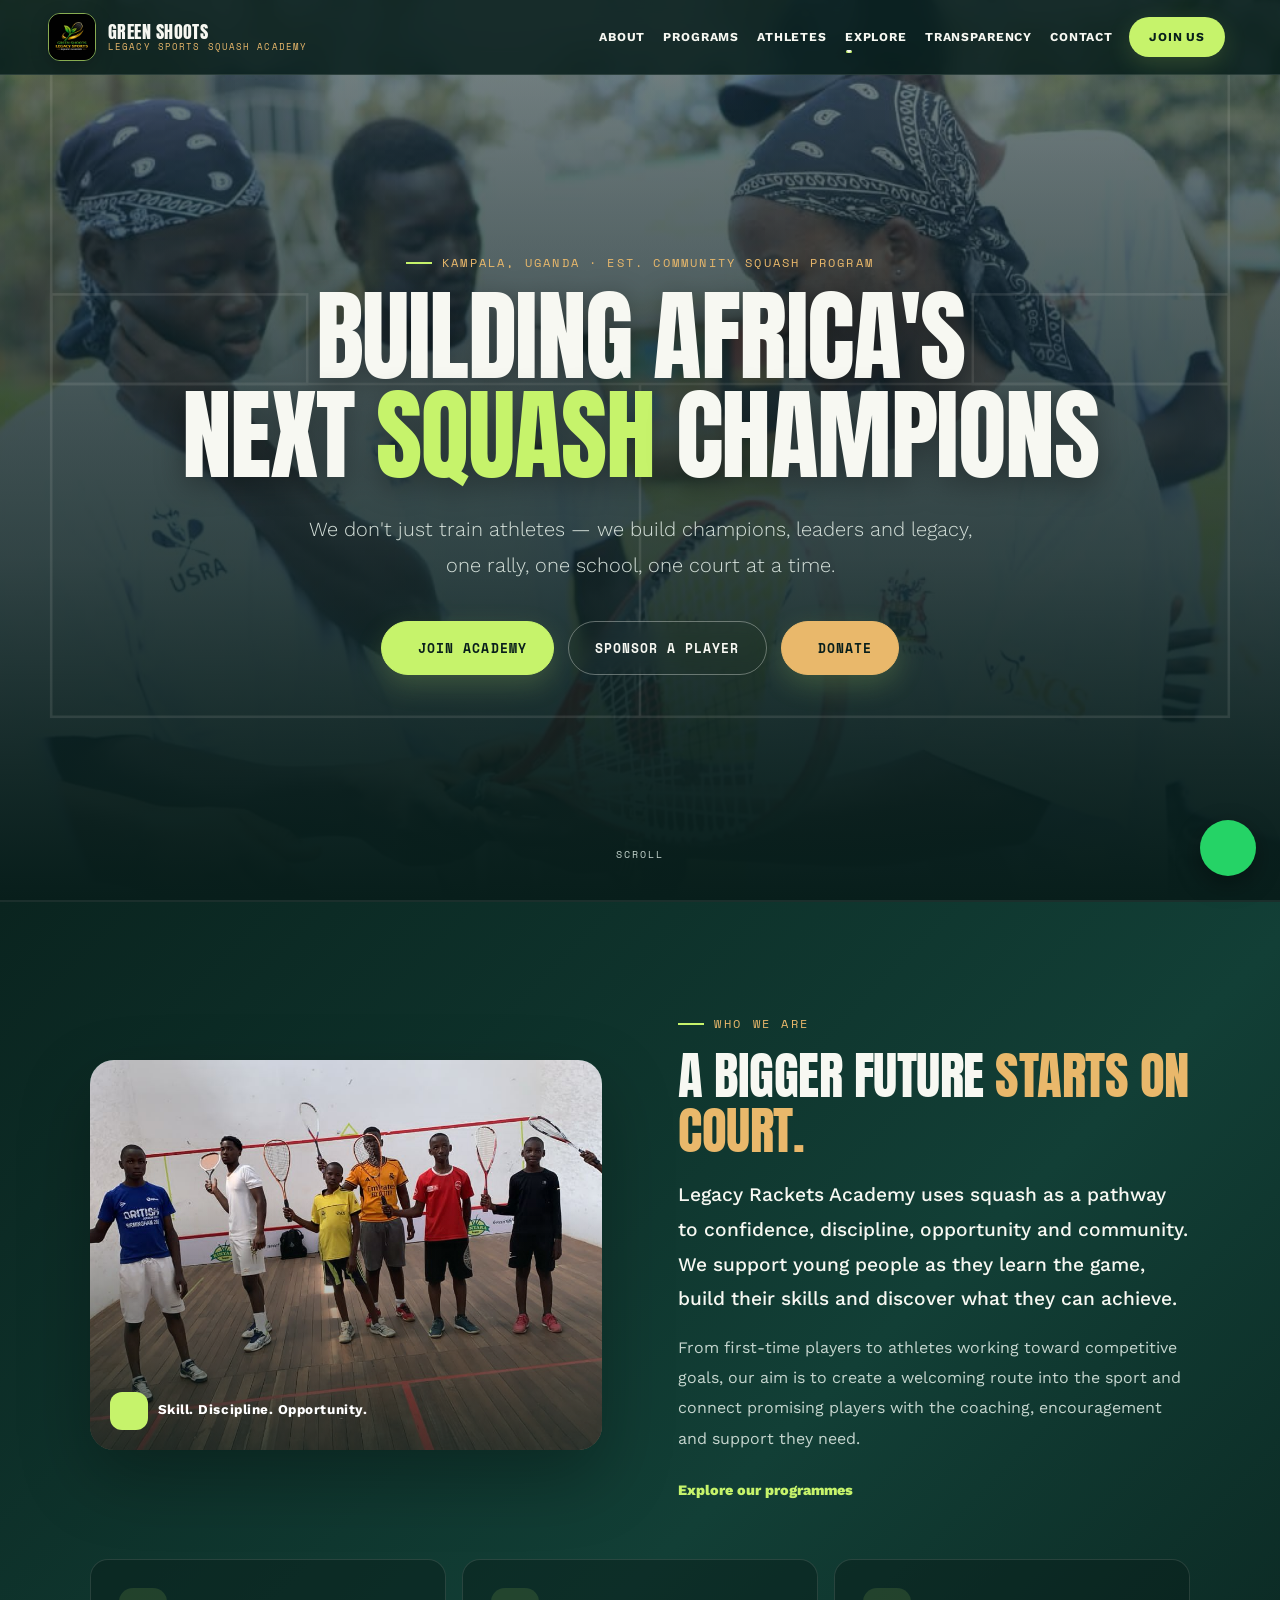
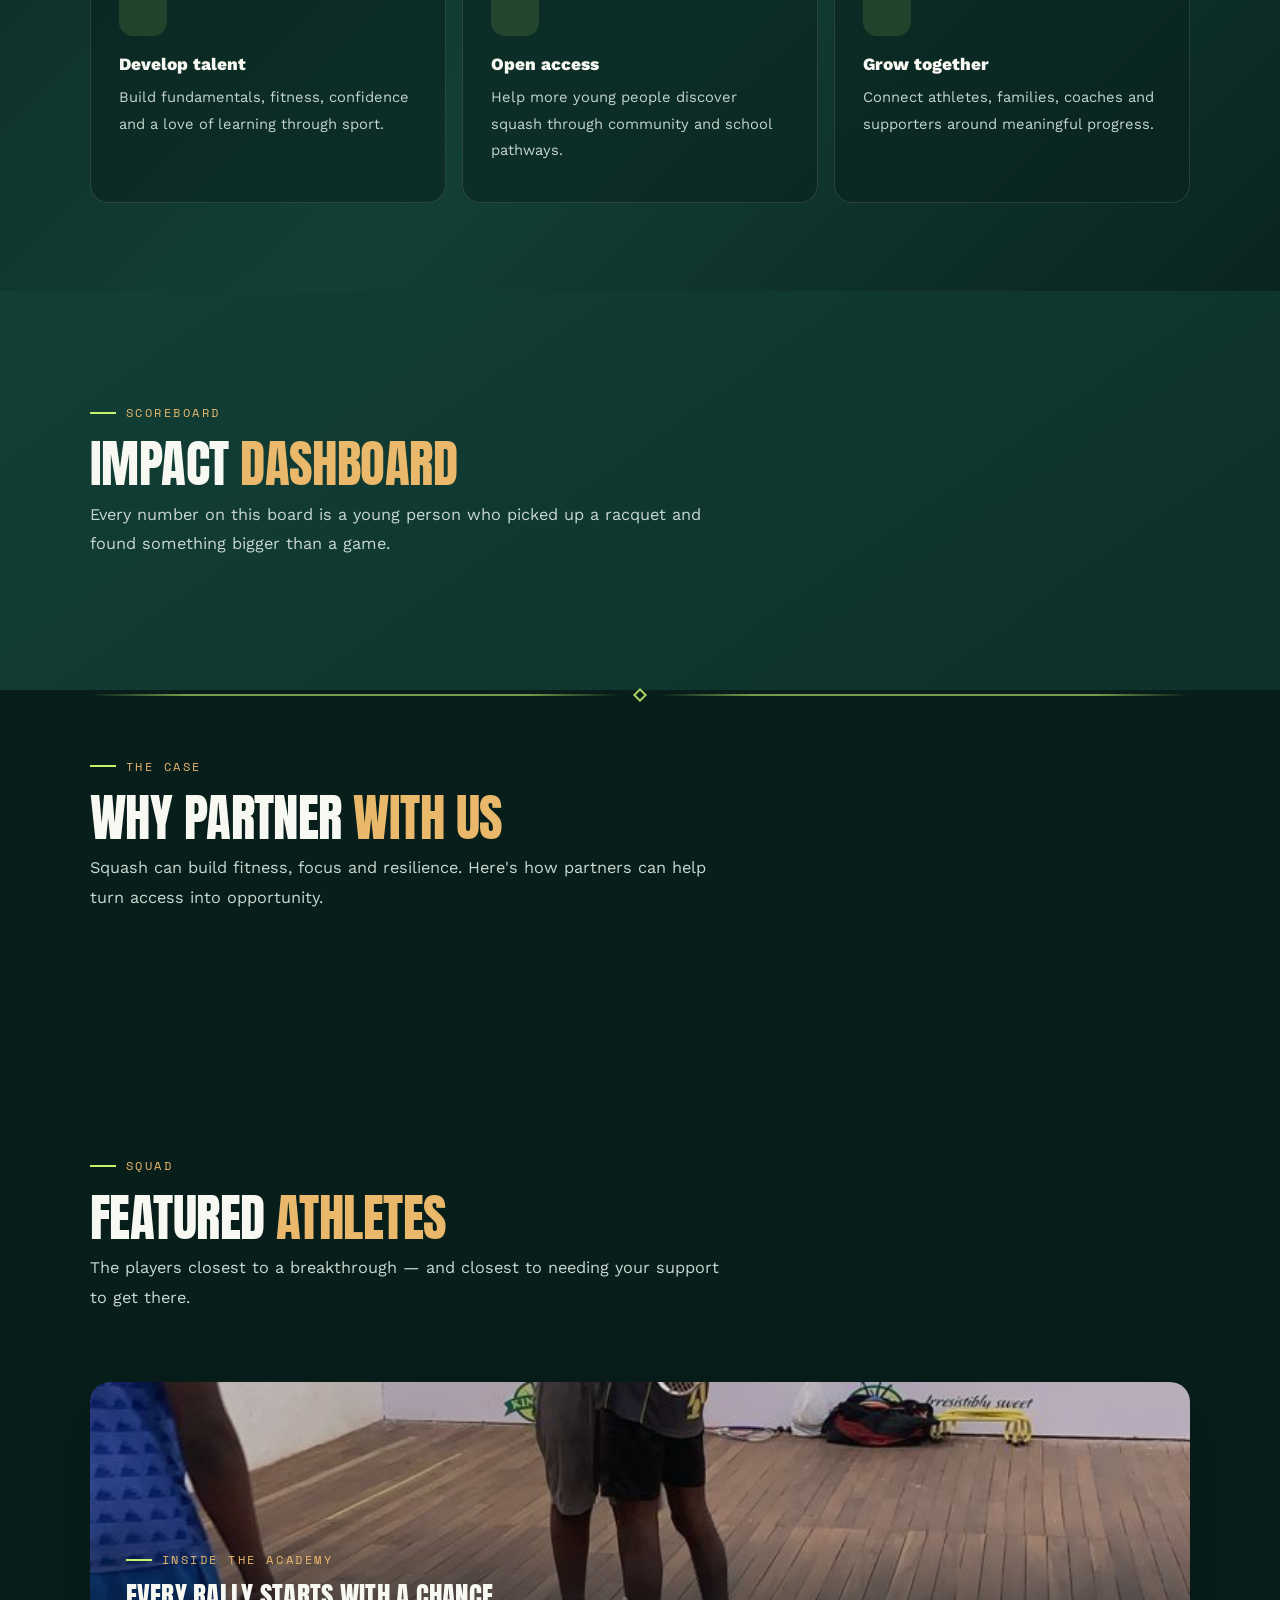
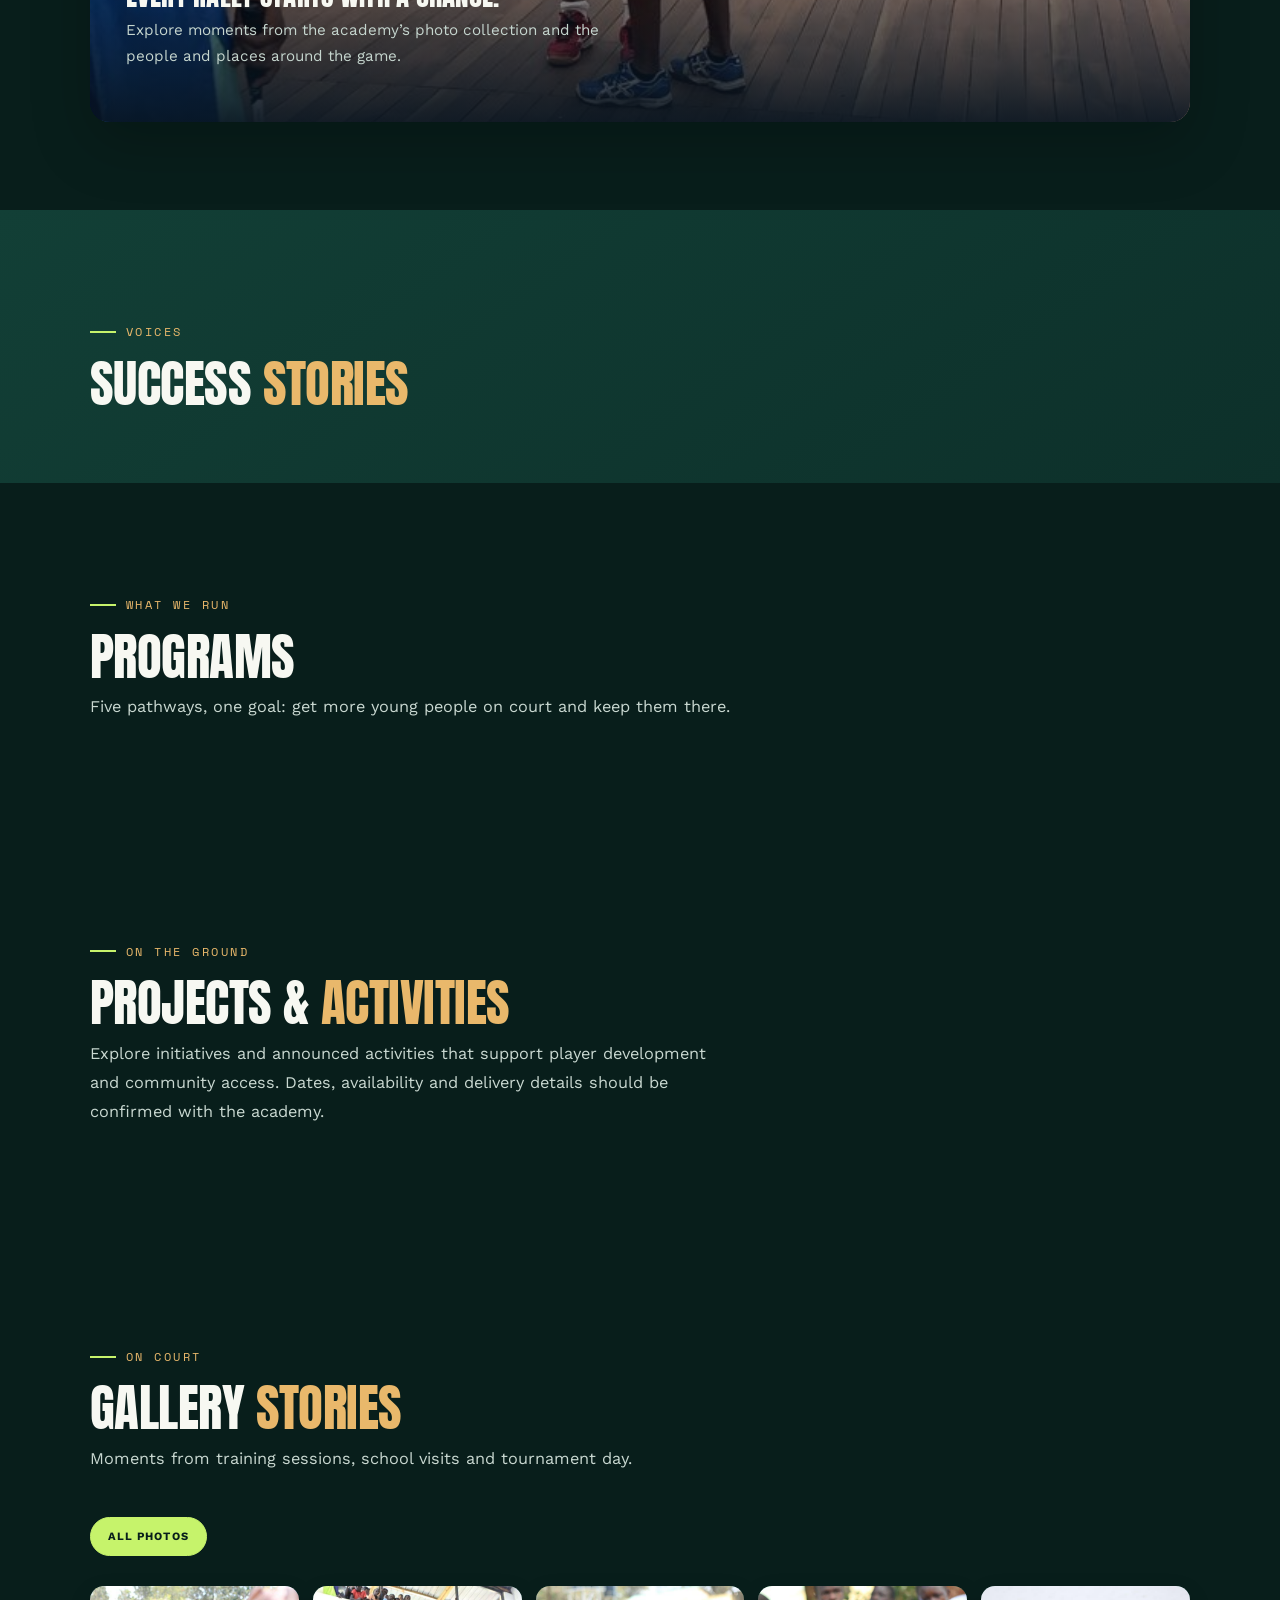
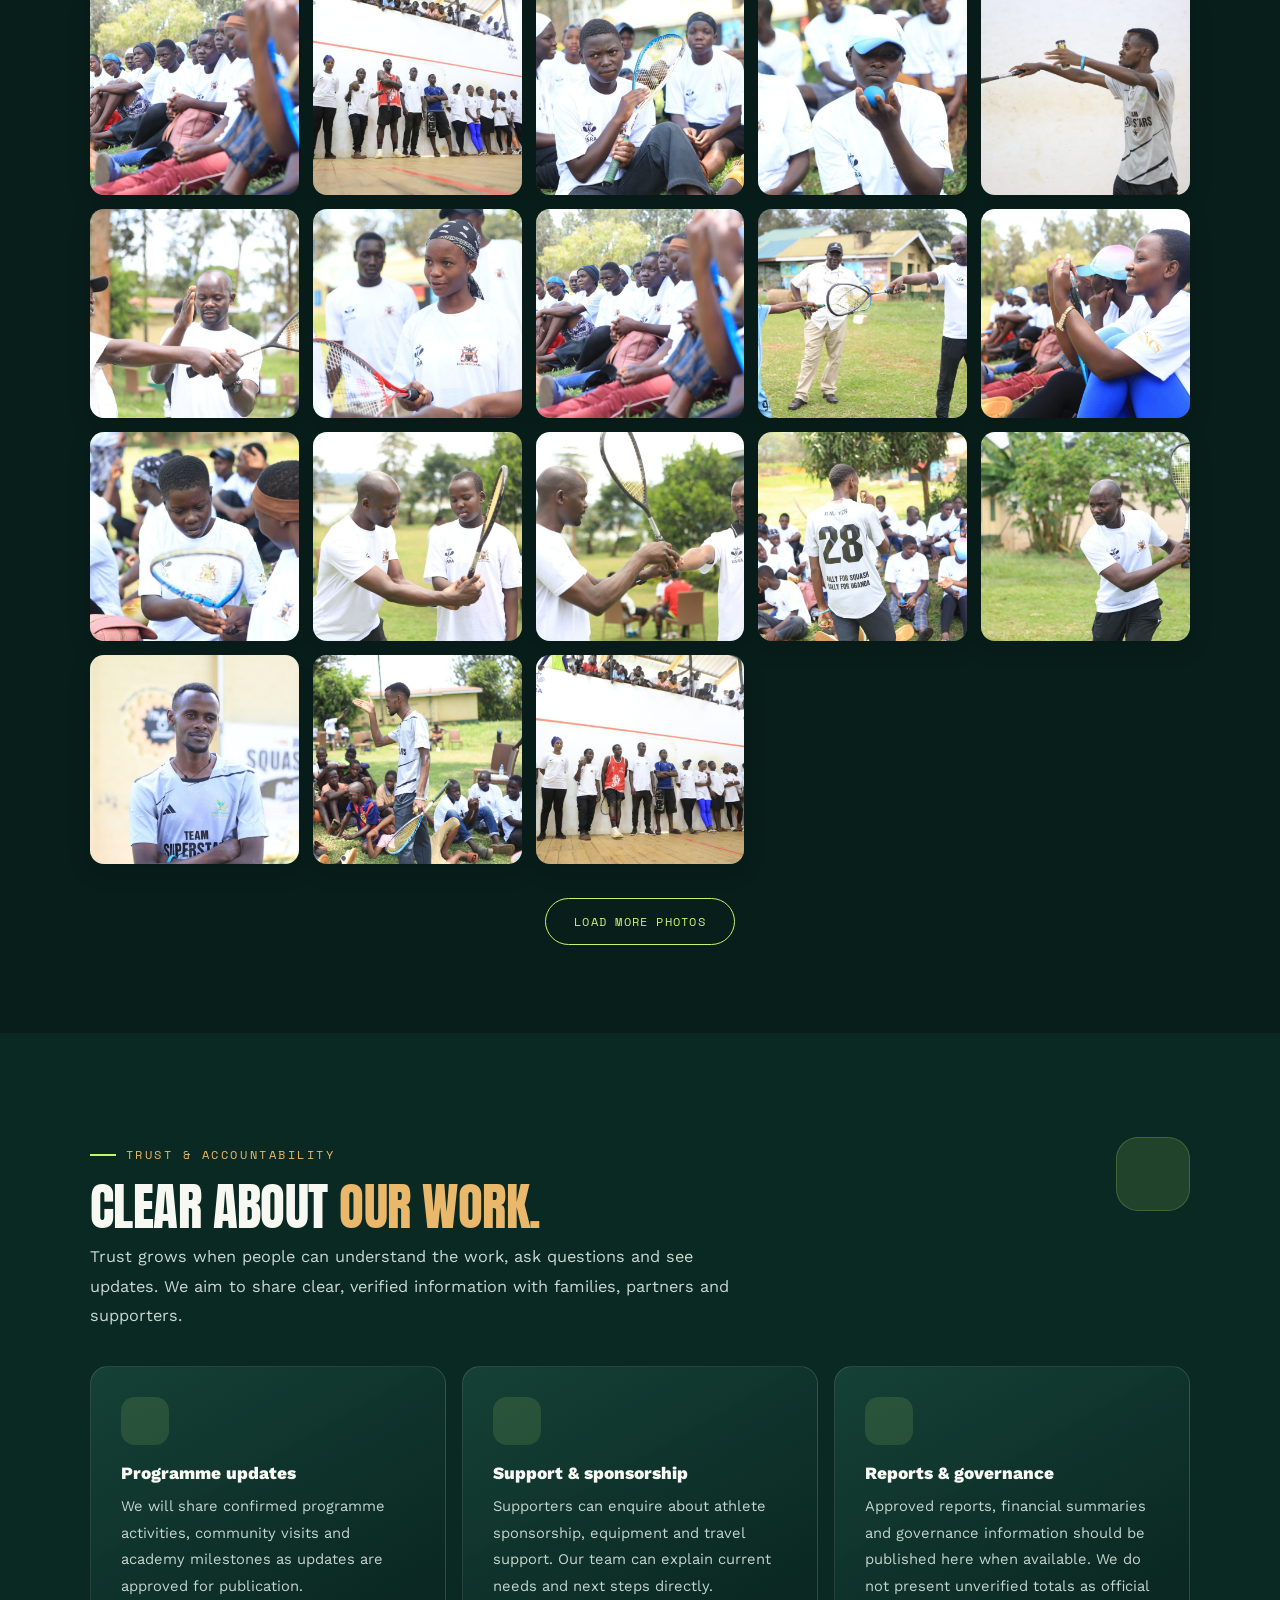
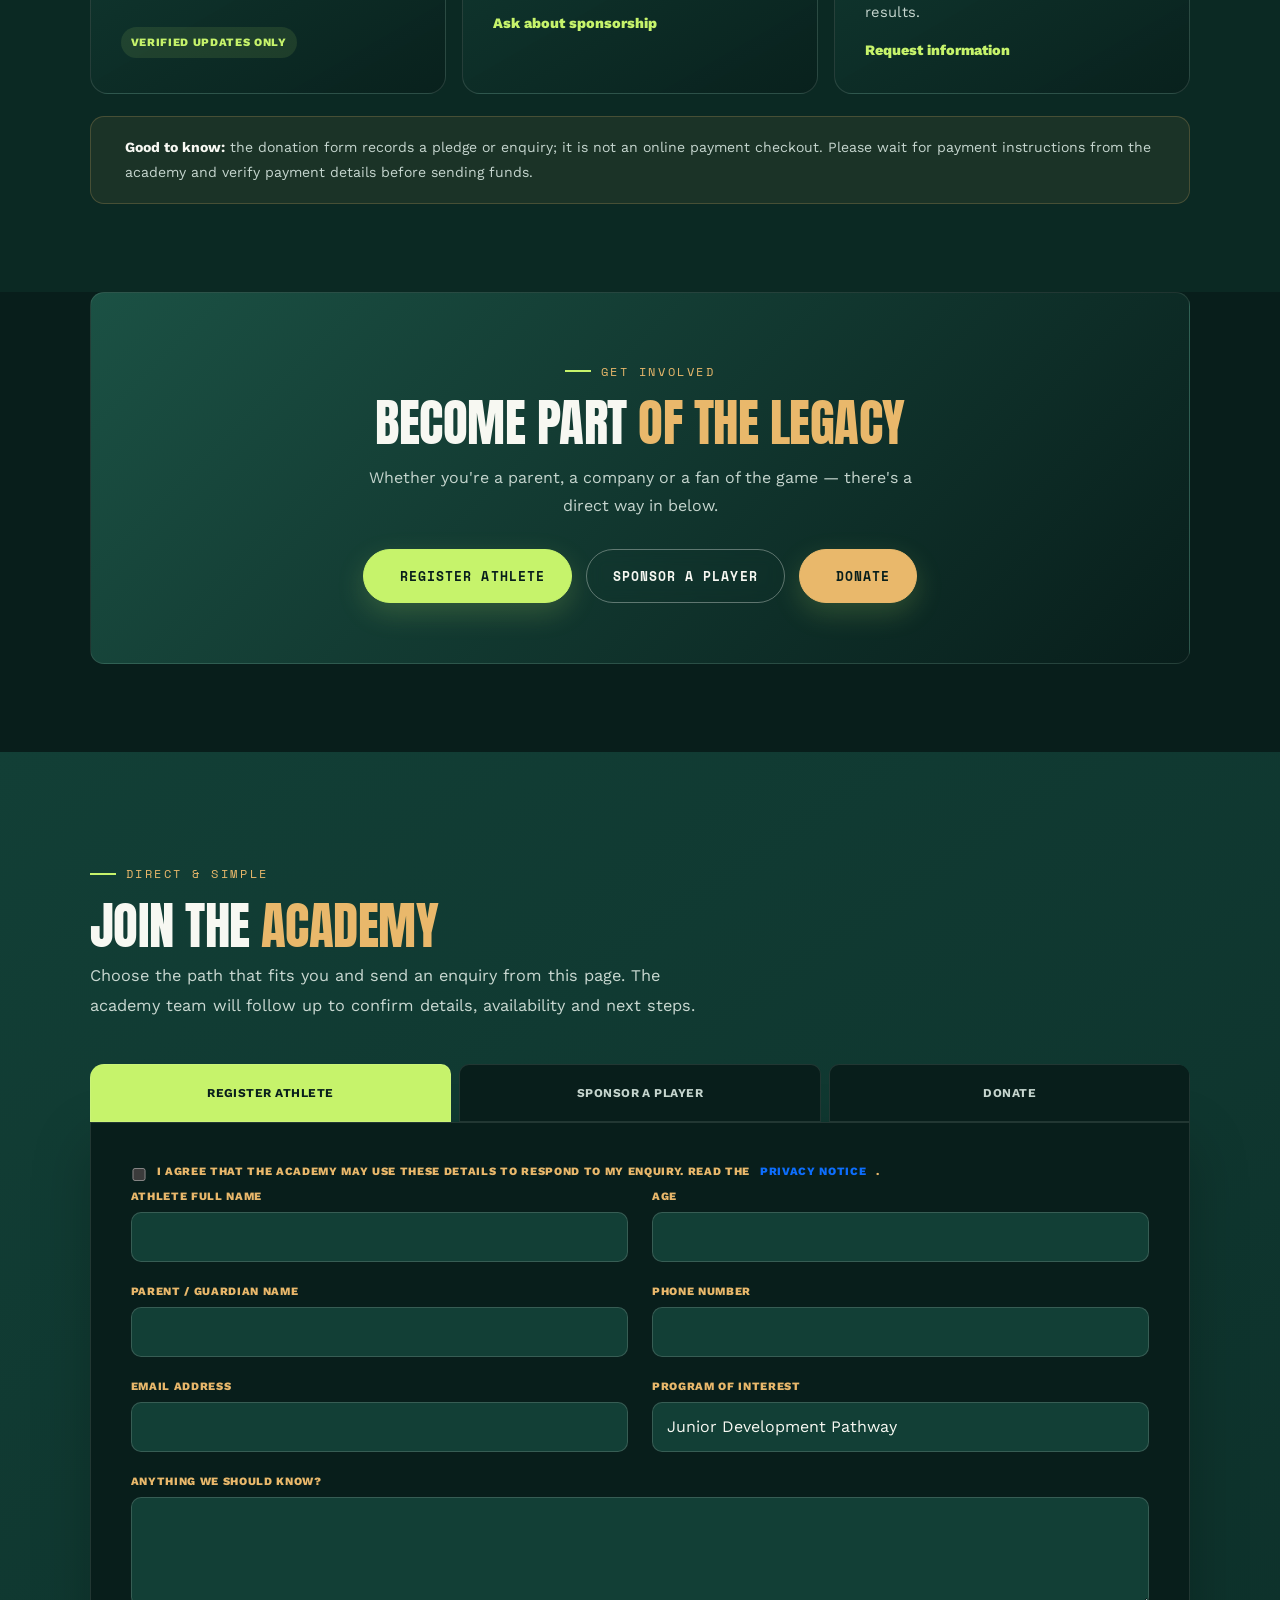
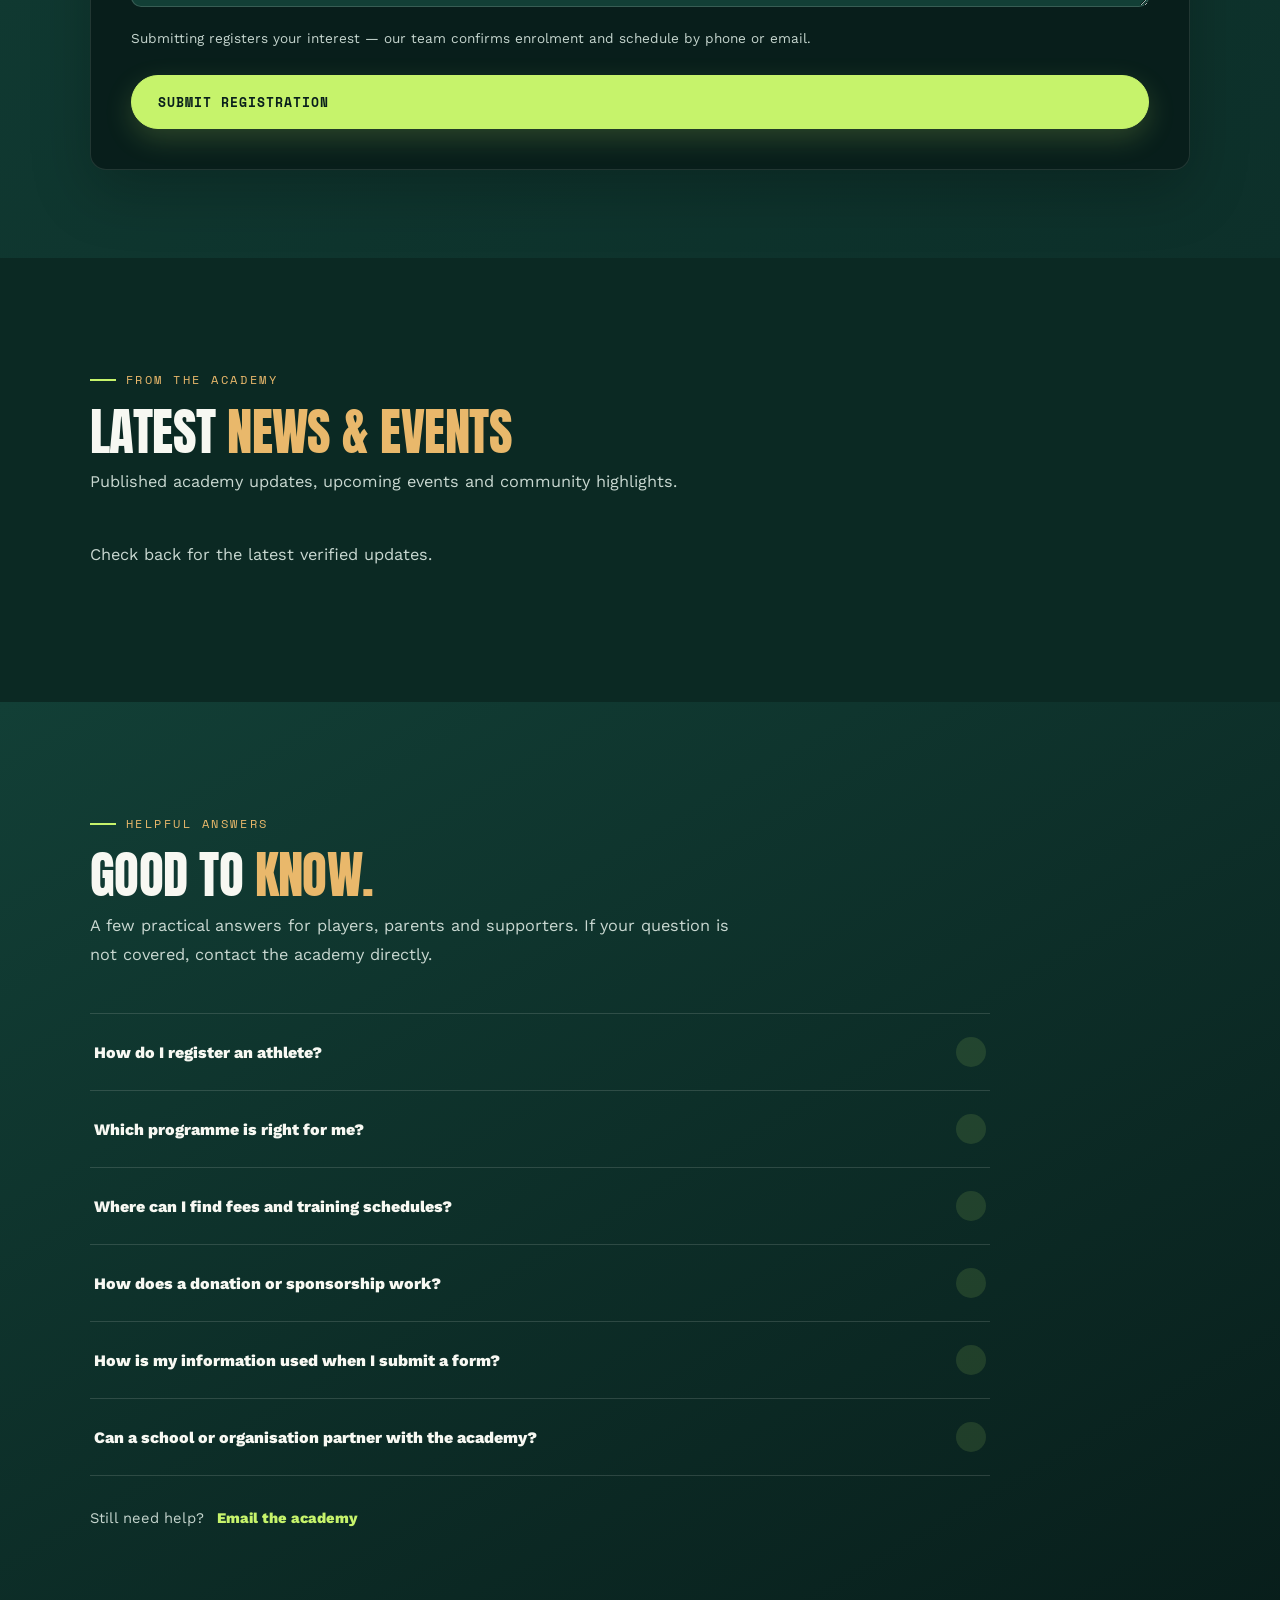
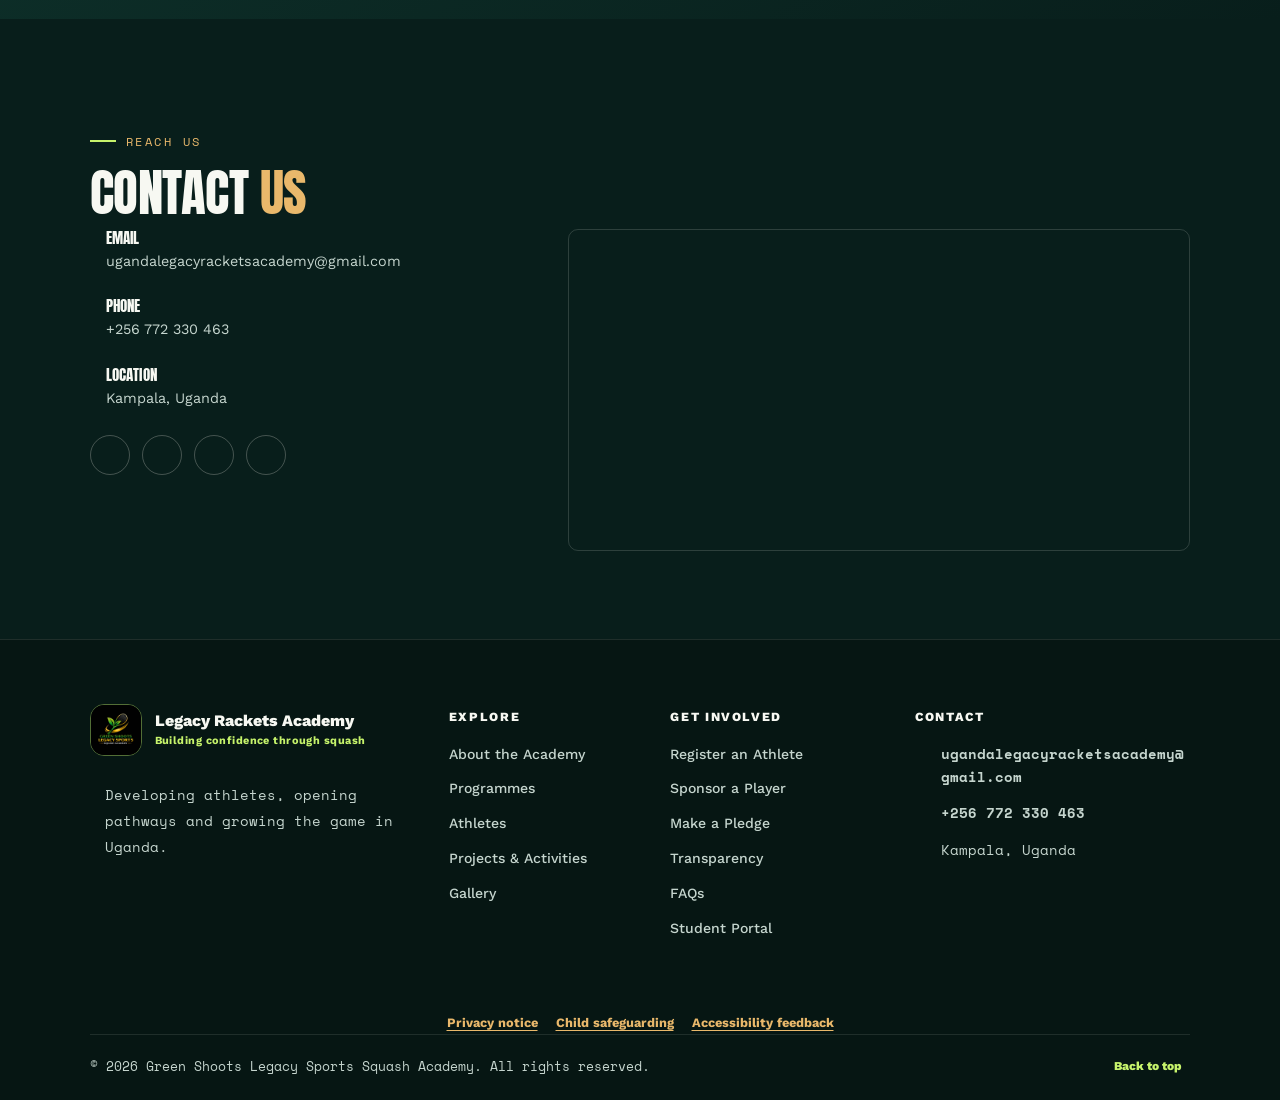
==== index.html @ 835be340 "Link student portal from the academy website" ====
<!DOCTYPE html>
<html lang="en">
<head>
<meta charset="UTF-8">
<meta name="viewport" content="width=device-width, initial-scale=1.0">
<title>Uganda Legacy Rackets Academy | Squash &amp; Youth Development</title>
<meta name="theme-color" content="#081E1B">
<meta property="og:title" content="Uganda Legacy Rackets Academy | Squash &amp; Youth Development">
<meta property="og:description" content="Discover squash development, athlete pathways, community programmes and ways to support Legacy Rackets Academy in Uganda.">
<meta property="og:type" content="website">
<meta name="robots" content="index,follow,max-image-preview:large">
<link rel="canonical" href="https://greenshootslegacysportssquashacademy.vercel.app/">
<meta name="color-scheme" content="dark">
<link rel="icon" href="data:image/svg+xml,%3Csvg xmlns='http://www.w3.org/2000/svg' viewBox='0 0 64 64'%3E%3Crect width='64' height='64' rx='14' fill='%23081E1B'/%3E%3Ccircle cx='32' cy='32' r='20' fill='%23C6F36B'/%3E%3Cpath d='M20 17 Q42 32 20 47' fill='none' stroke='%23081E1B' stroke-width='4'/%3E%3C/svg%3E">
<meta name="description" content="Discover squash coaching pathways, youth development, school outreach and ways to support Uganda Legacy Rackets Academy. Contact our team to confirm programmes and availability.">

<link href="https://cdn.jsdelivr.net/npm/bootstrap@5.3.3/dist/css/bootstrap.min.css" rel="stylesheet">
<link href="https://unpkg.com/aos@2.3.4/dist/aos.css" rel="stylesheet">
<link rel="preconnect" href="https://fonts.googleapis.com">
<link href="https://fonts.googleapis.com/css2?family=Anton&family=Work+Sans:ital,wght@0,300;0,400;0,500;0,600;0,700;0,800;1,400&family=Space+Mono:wght@400;700&display=swap" rel="stylesheet">
<script src="https://kit.fontawesome.com/a2d04b0df3.js" crossorigin="anonymous"></script>

<style>

/* ============================================
   DESIGN TOKENS — Green Shoots Squash Academy
   Palette drawn from the glass show-court: deep
   court blue, service-line red, honey amber for
   the Kampala sun, chalk white for court lines.
   ============================================ */
:root{
  --court-blue:      #123F36;
  --court-blue-deep: #081E1B;
  --court-blue-mid:  #1B5144;
  --line-white:      #F7F8F2;
  --chalk:           #C5D5CE;
  --service-red:     #C6F36B;
  --amber:           #E9B86B;
  --ink:             #081E1B;

  --font-display: 'Anton', sans-serif;
  --font-body: 'Work Sans', sans-serif;
  --font-mono: 'Space Mono', monospace;
}

*{box-sizing:border-box;}

html{scroll-behavior:smooth;}

body{
  font-family:var(--font-body);
  background:var(--court-blue-deep);
  color:var(--line-white);
  overflow-x:hidden;
}

::selection{background:var(--service-red);color:var(--line-white);}

a{text-decoration:none;}

/* Reduced motion respect */
@media (prefers-reduced-motion: reduce){
  *{animation-duration:0.001ms !important;animation-iteration-count:1 !important;transition-duration:0.001ms !important;scroll-behavior:auto !important;}
}

/* Focus visibility */
a:focus-visible, button:focus-visible, input:focus-visible, textarea:focus-visible, select:focus-visible{
  outline:3px solid var(--amber);
  outline-offset:2px;
}

.eyebrow{
  font-family:var(--font-mono);
  letter-spacing:.22em;
  text-transform:uppercase;
  font-size:.72rem;
  color:var(--amber);
  display:inline-flex;
  align-items:center;
  gap:10px;
  margin-bottom:14px;
}
.eyebrow::before{
  content:"";
  width:26px;height:2px;
  background:var(--service-red);
  display:inline-block;
}

h1,h2,h3,h4{font-family:var(--font-display);letter-spacing:.01em;text-transform:uppercase;font-weight:400;}

h2.section-title{
  font-size:clamp(2rem,4.5vw,3.2rem);
  color:var(--line-white);
  line-height:1.05;
  margin-bottom:8px;
}
h2.section-title span{color:var(--amber);}

.section-lede{
  color:var(--chalk);
  max-width:640px;
  font-size:1.02rem;
  margin-bottom:44px;
}

section{padding:110px 8% 90px;position:relative;}
@media (max-width:768px){section{padding:80px 6% 60px;}}

/* Court-line divider — the recurring signature motif:
   a service-line + half-court "T" rendered as a rule. */
.court-divider{
  width:100%;
  display:flex;
  align-items:center;
  gap:14px;
  margin:0 0 60px;
  opacity:.85;
}
.court-divider .line{flex:1;height:2px;background:linear-gradient(90deg,transparent,var(--service-red) 15%,var(--service-red) 85%,transparent);}
.court-divider .t-mark{
  width:10px;height:10px;border:2px solid var(--service-red);
  transform:rotate(45deg);flex-shrink:0;
}

/* ============= NAVBAR ============= */
.navbar{
  background:rgba(7,30,48,.92);
  backdrop-filter:blur(10px);
  -webkit-backdrop-filter:blur(10px);
  border-bottom:1px solid rgba(245,243,236,.08);
  padding:14px 0;
  transition:background .3s ease;
}
.navbar-brand-wrap{display:flex;align-items:center;gap:12px;}
.navbar-brand-wrap img{height:44px;width:44px;object-fit:cover;border-radius:6px;border:2px solid var(--amber);}
.brand-text{font-family:var(--font-display);font-size:1.05rem;line-height:1.05;color:var(--line-white);text-transform:uppercase;}
.brand-text small{display:block;font-family:var(--font-mono);font-size:.6rem;letter-spacing:.15em;color:var(--amber);text-transform:uppercase;}

.navbar-toggler{border:1px solid rgba(245,243,236,.3);}
.navbar-toggler-icon{filter:invert(1);}

.nav-link{
  color:var(--line-white) !important;
  font-family:var(--font-mono);
  font-size:.78rem;
  letter-spacing:.1em;
  text-transform:uppercase;
  font-weight:700;
  margin:0 10px;
  position:relative;
  padding:8px 2px !important;
}
.nav-link::after{
  content:"";
  position:absolute;left:0;bottom:2px;
  width:0;height:2px;background:var(--service-red);
  transition:width .25s ease;
}
.nav-link:hover{color:var(--amber) !important;}
.nav-link:hover::after{width:100%;}

.nav-cta{
  background:var(--service-red);
  color:var(--line-white) !important;
  padding:9px 20px !important;
  border-radius:3px;
  margin-left:8px;
}
.nav-cta:hover{background:var(--amber);color:var(--ink) !important;}

/* ============= HERO ============= */
.hero{
  position:relative;
  min-height:100vh;
  overflow:hidden;
  display:flex;
  align-items:center;
  justify-content:center;
  text-align:center;
  background:var(--court-blue-deep);
}
.hero video, .hero .hero-fallback{
  position:absolute;inset:0;
  width:100%;height:100%;
  object-fit:cover;
}
.hero .hero-fallback{
  background-color:var(--court-blue-deep);
  background-image:
    linear-gradient(180deg, rgba(7,30,48,.24), rgba(7,30,48,.68)),
    url('/img/109.jpeg') !important;
  background-position:center center !important;
  background-size:cover !important;
  background-repeat:no-repeat !important;
}
/* The requested academy photo is the visible hero background; do not depend on a video file. */
.hero video{display:none !important;}

.hero::before{
  content:"";
  position:absolute;inset:0;
  background:linear-gradient(180deg, rgba(7,30,48,.55) 0%, rgba(7,30,48,.78) 60%, var(--court-blue-deep) 100%);
  z-index:1;
}
/* faint court-line overlay for texture */
.hero .court-lines{
  position:absolute;inset:0;z-index:1;opacity:.10;pointer-events:none;
}

.hero-content{
  position:relative;z-index:2;
  max-width:920px;padding:0 20px;
}

.hero .eyebrow{justify-content:center;color:var(--amber);}

.hero h1{
  font-size:clamp(2.4rem,7vw,5.2rem);
  color:var(--line-white);
  line-height:.98;
  margin-bottom:22px;
  text-shadow:0 8px 30px rgba(0,0,0,.4);
}
.hero h1 em{font-style:normal;color:var(--service-red);}

.hero p.lede{
  color:var(--chalk);
  font-size:clamp(1rem,1.6vw,1.25rem);
  max-width:640px;
  margin:0 auto 38px;
  font-weight:300;
}

.hero-ctas{display:flex;flex-wrap:wrap;gap:14px;justify-content:center;}

.btn-main{
  background:var(--service-red);
  color:var(--line-white);
  padding:15px 30px;
  border-radius:3px;
  font-family:var(--font-mono);
  font-weight:700;
  font-size:.82rem;
  letter-spacing:.08em;
  text-transform:uppercase;
  border:1px solid var(--service-red);
  transition:all .25s ease;
  display:inline-flex;align-items:center;gap:10px;
}
.btn-main:hover{background:transparent;color:var(--service-red);}

.btn-ghost{
  background:transparent;
  color:var(--line-white);
  padding:15px 30px;
  border-radius:3px;
  font-family:var(--font-mono);
  font-weight:700;
  font-size:.82rem;
  letter-spacing:.08em;
  text-transform:uppercase;
  border:1px solid rgba(245,243,236,.4);
  transition:all .25s ease;
}
.btn-ghost:hover{border-color:var(--amber);color:var(--amber);}

.btn-donate{
  background:var(--amber);
  color:var(--ink);
  border-color:var(--amber);
}
.btn-donate:hover{background:transparent;color:var(--amber);}

.scroll-cue{
  position:absolute;bottom:28px;left:50%;transform:translateX(-50%);
  z-index:2;color:var(--chalk);font-family:var(--font-mono);font-size:.65rem;
  letter-spacing:.2em;text-transform:uppercase;display:flex;flex-direction:column;align-items:center;gap:8px;
  animation:bob 2.2s ease-in-out infinite;
}
@keyframes bob{0%,100%{transform:translate(-50%,0);}50%{transform:translate(-50%,8px);}}

/* ============= SPONSOR MARQUEE ============= */
.logo-slider{
  background:var(--court-blue-deep);
  border-top:1px solid rgba(245,243,236,.08);
  border-bottom:1px solid rgba(245,243,236,.08);
  padding:26px 0;
  overflow:hidden;
  position:relative;
}
.logo-track{
  display:flex;align-items:center;gap:70px;
  width:max-content;
  animation:scroll 26s linear infinite;
}
.logo-track img{height:46px;opacity:.65;filter:grayscale(1) brightness(1.8);transition:opacity .25s;}
.logo-track img:hover{opacity:1;filter:none;}
@keyframes scroll{0%{transform:translateX(0);}100%{transform:translateX(-50%);}}

/* ============= IMPACT / SCOREBOARD ============= */
#impact{background:var(--court-blue);}
.scoreboard{
  display:grid;
  grid-template-columns:repeat(auto-fit,minmax(170px,1fr));
  gap:1px;
  background:rgba(245,243,236,.12);
  border:1px solid rgba(245,243,236,.12);
}
.stat{
  background:var(--court-blue-deep);
  padding:34px 20px;
  text-align:center;
}
.stat h3{
  font-family:var(--font-mono);
  font-weight:700;
  font-size:2.6rem;
  color:var(--amber);
  margin-bottom:8px;
  letter-spacing:0;
}
.stat p{
  font-size:.72rem;
  letter-spacing:.14em;
  text-transform:uppercase;
  color:var(--chalk);
  font-family:var(--font-mono);
  margin:0;
}

/* ============= WHY PARTNER ============= */
.partner-grid{display:grid;grid-template-columns:repeat(4,1fr);gap:1px;background:rgba(245,243,236,.1);border:1px solid rgba(245,243,236,.1);}
@media (max-width:900px){.partner-grid{grid-template-columns:repeat(2,1fr);}}
@media (max-width:520px){.partner-grid{grid-template-columns:1fr;}}
.partner-card{
  background:var(--court-blue-deep);
  padding:34px 26px;
  transition:background .25s ease;
}
.partner-card:hover{background:var(--court-blue-mid);}
.partner-card i{color:var(--service-red);font-size:1.6rem;margin-bottom:16px;display:block;}
.partner-card h4{font-size:1.05rem;color:var(--line-white);margin-bottom:10px;}
.partner-card p{color:var(--chalk);font-size:.9rem;margin:0;}

/* ============= ATHLETES ============= */
#athletes{background:var(--court-blue-deep);}
.athlete-card{
  background:var(--court-blue-mid);
  border-radius:8px;
  overflow:hidden;
  height:100%;
  transition:transform .3s ease, box-shadow .3s ease;
}
.athlete-card:hover{transform:translateY(-6px);box-shadow:0 20px 40px rgba(0,0,0,.35);}
.athlete-img-wrap{position:relative;aspect-ratio:4/5;overflow:hidden;}
.athlete-img-wrap img{width:100%;height:100%;object-fit:cover;transition:transform .5s ease;}
.athlete-card:hover .athlete-img-wrap img{transform:scale(1.06);}
.athlete-tag{
  position:absolute;top:14px;left:14px;
  background:var(--service-red);color:var(--line-white);
  font-family:var(--font-mono);font-size:.65rem;letter-spacing:.1em;text-transform:uppercase;
  padding:5px 10px;border-radius:2px;
}
.athlete-body{padding:22px;}
.athlete-body h4{color:var(--line-white);font-size:1.2rem;margin-bottom:4px;}
.athlete-body .role{color:var(--amber);font-family:var(--font-mono);font-size:.72rem;letter-spacing:.08em;text-transform:uppercase;display:block;margin-bottom:14px;}
.athlete-stat-row{display:flex;justify-content:space-between;font-size:.82rem;color:var(--chalk);padding:8px 0;border-top:1px solid rgba(245,243,236,.1);}
.athlete-stat-row strong{color:var(--line-white);font-weight:600;}

.story-banner{
  position:relative;border-radius:10px;overflow:hidden;margin-top:50px;
  min-height:340px;display:flex;align-items:flex-end;
}
.story-banner img{position:absolute;inset:0;width:100%;height:100%;object-fit:cover;}
.story-banner::after{content:"";position:absolute;inset:0;background:linear-gradient(0deg,rgba(7,20,32,.92),rgba(7,20,32,.1) 60%);}
.story-banner-text{position:relative;z-index:1;padding:36px;max-width:560px;}
.story-banner-text span.eyebrow{margin-bottom:10px;}
.story-banner-text h3{color:var(--line-white);font-size:1.7rem;margin-bottom:6px;}
.story-banner-text p{color:var(--chalk);font-size:.95rem;}

/* ============= TESTIMONIALS ============= */
#stories{background:var(--court-blue);}
.testimonial{
  background:var(--court-blue-deep);
  border-left:3px solid var(--service-red);
  padding:26px 28px;
  border-radius:0 8px 8px 0;
  margin-bottom:18px;
  position:relative;
}
.testimonial .quote-mark{font-family:var(--font-display);font-size:2.6rem;color:var(--service-red);line-height:.4;opacity:.7;display:block;margin-bottom:14px;}
.testimonial p{color:var(--line-white);font-size:1.02rem;font-style:italic;margin-bottom:12px;}
.testimonial strong{color:var(--amber);font-family:var(--font-mono);font-size:.72rem;letter-spacing:.1em;text-transform:uppercase;}

/* ============= PROGRAMS & PROJECTS ============= */
.icon-card{
  background:var(--court-blue-mid);
  border-radius:8px;
  padding:30px 26px;
  height:100%;
  border:1px solid rgba(245,243,236,.08);
  transition:border-color .25s ease, transform .25s ease;
}
.icon-card:hover{border-color:var(--amber);transform:translateY(-4px);}
.icon-card i{font-size:1.5rem;color:var(--amber);margin-bottom:16px;display:block;}
.icon-card h4{color:var(--line-white);font-size:1.08rem;margin-bottom:10px;}
.icon-card p{color:var(--chalk);font-size:.88rem;margin:0;}

/* ============= GALLERY ============= */
#gallery{background:var(--court-blue-deep);}
.gallery-filters{display:flex;gap:10px;flex-wrap:wrap;margin-bottom:30px;}
.gallery-filters button{
  font-family:var(--font-mono);font-size:.7rem;letter-spacing:.1em;text-transform:uppercase;
  background:transparent;border:1px solid rgba(245,243,236,.25);color:var(--chalk);
  padding:8px 16px;border-radius:20px;cursor:pointer;transition:all .2s ease;
}
.gallery-filters button.active, .gallery-filters button:hover{background:var(--service-red);border-color:var(--service-red);color:var(--line-white);}

.gallery{
  display:grid;
  grid-template-columns:repeat(auto-fill,minmax(180px,1fr));
  gap:10px;
}
.gallery figure{
  margin:0;position:relative;overflow:hidden;border-radius:6px;cursor:pointer;
  aspect-ratio:1/1;background:var(--court-blue-mid);
}
.gallery figure img{width:100%;height:100%;object-fit:cover;transition:transform .4s ease;display:block;}
.gallery figure:hover img{transform:scale(1.1);}
.gallery figure::after{
  content:"\f00e";font-family:"Font Awesome 6 Free";font-weight:900;
  position:absolute;inset:0;display:flex;align-items:center;justify-content:center;
  color:var(--line-white);background:rgba(7,30,48,0);font-size:1.1rem;opacity:0;
  transition:all .25s ease;
}
.gallery figure:hover::after{opacity:1;background:rgba(7,30,48,.45);}

.gallery-more{
  display:block;margin:34px auto 0;
  background:transparent;border:1px solid var(--amber);color:var(--amber);
  font-family:var(--font-mono);font-size:.78rem;letter-spacing:.1em;text-transform:uppercase;
  padding:12px 28px;border-radius:30px;cursor:pointer;transition:all .2s ease;
}
.gallery-more:hover{background:var(--amber);color:var(--ink);}

/* lightbox */
.lightbox{
  position:fixed;inset:0;z-index:2000;background:rgba(4,14,22,.94);
  display:none;align-items:center;justify-content:center;padding:30px;
}
.lightbox.open{display:flex;}
.lightbox img{max-width:min(90vw,900px);max-height:85vh;border-radius:6px;box-shadow:0 30px 60px rgba(0,0,0,.5);}
.lightbox .lb-close, .lightbox .lb-nav{
  position:absolute;color:var(--line-white);background:rgba(245,243,236,.1);
  border:1px solid rgba(245,243,236,.25);border-radius:50%;width:44px;height:44px;
  display:flex;align-items:center;justify-content:center;cursor:pointer;font-size:1.1rem;transition:background .2s ease;
}
.lightbox .lb-close{top:24px;right:24px;}
.lightbox .lb-close:hover{background:var(--service-red);}
.lightbox .lb-prev{left:24px;top:50%;transform:translateY(-50%);}
.lightbox .lb-next{right:24px;top:50%;transform:translateY(-50%);}
.lightbox .lb-prev:hover, .lightbox .lb-next:hover{background:var(--amber);color:var(--ink);}

/* ============= JOIN / FORMS ============= */
#join{background:var(--court-blue);}
.form-tabs{display:flex;gap:1px;background:rgba(245,243,236,.15);margin-bottom:0;border-radius:8px 8px 0 0;overflow:hidden;flex-wrap:wrap;}
.form-tab-btn{
  flex:1;min-width:150px;
  background:var(--court-blue-deep);color:var(--chalk);
  font-family:var(--font-mono);font-size:.75rem;letter-spacing:.08em;text-transform:uppercase;font-weight:700;
  border:none;padding:18px 10px;cursor:pointer;transition:all .2s ease;
}
.form-tab-btn.active{background:var(--service-red);color:var(--line-white);}
.form-tab-btn:not(.active):hover{background:var(--court-blue-mid);color:var(--line-white);}

.form-panel-wrap{background:var(--court-blue-deep);border-radius:0 0 8px 8px;padding:40px;border:1px solid rgba(245,243,236,.1);border-top:none;}
@media (max-width:600px){.form-panel-wrap{padding:26px 20px;}}

.join-form{display:none;}
.join-form.active{display:block;animation:fadein .3s ease;}
@keyframes fadein{from{opacity:0;transform:translateY(6px);}to{opacity:1;transform:translateY(0);}}

.join-form label{
  font-family:var(--font-mono);font-size:.7rem;letter-spacing:.08em;text-transform:uppercase;
  color:var(--amber);margin-bottom:6px;display:block;
}
.join-form .form-control, .join-form .form-select{
  background:var(--court-blue-mid);border:1px solid rgba(245,243,236,.15);color:var(--line-white);
  border-radius:4px;padding:12px 14px;margin-bottom:20px;font-family:var(--font-body);
}
.join-form .form-control::placeholder{color:rgba(245,243,236,.4);}
.join-form .form-control:focus, .join-form .form-select:focus{
  background:var(--court-blue-mid);border-color:var(--amber);color:var(--line-white);box-shadow:none;
}
.join-form textarea.form-control{min-height:110px;resize:vertical;}
.form-note{color:var(--chalk);font-size:.85rem;margin-bottom:24px;}
.form-submit{width:100%;}

/* ============= CTA BLOCK ============= */
.cta-block{
  background:linear-gradient(135deg,var(--court-blue-mid),var(--court-blue-deep));
  padding:60px 40px;text-align:center;border-radius:14px;
  border:1px solid rgba(245,243,236,.1);position:relative;overflow:hidden;
}
.cta-block h2{margin-bottom:14px;}
.cta-block p{color:var(--chalk);max-width:560px;margin:0 auto 30px;}

/* ============= CONTACT ============= */
#contact{background:var(--court-blue);}
.contact-info-item{display:flex;gap:16px;align-items:flex-start;margin-bottom:24px;}
.contact-info-item i{color:var(--service-red);font-size:1.2rem;margin-top:4px;}
.contact-info-item h4{color:var(--line-white);font-size:.95rem;margin-bottom:2px;}
.contact-info-item p{color:var(--chalk);margin:0;font-size:.9rem;}
.map-wrap{border-radius:10px;overflow:hidden;border:1px solid rgba(245,243,236,.15);filter:grayscale(.3) contrast(1.1);}
.map-wrap iframe{display:block;}

.social-row{display:flex;gap:12px;margin-top:20px;}
.social-row a{
  width:40px;height:40px;border-radius:50%;border:1px solid rgba(245,243,236,.25);
  display:flex;align-items:center;justify-content:center;color:var(--line-white);transition:all .2s ease;
}
.social-row a:hover{background:var(--service-red);border-color:var(--service-red);}

/* ============= FOOTER ============= */
footer{
  background:var(--court-blue-deep);
  padding:40px 8% 26px;
  text-align:center;
  border-top:1px solid rgba(245,243,236,.08);
}
footer p{color:var(--chalk);font-size:.82rem;margin:4px 0;font-family:var(--font-mono);}
footer a{color:var(--amber);}

/* ============= WHATSAPP FAB ============= */
.whatsapp{
  position:fixed;bottom:24px;right:24px;z-index:1500;
  background:#25D366;width:56px;height:56px;border-radius:50%;
  color:white;font-size:1.5rem;display:flex;align-items:center;justify-content:center;
  box-shadow:0 8px 24px rgba(0,0,0,.35);transition:transform .2s ease;
}
.whatsapp:hover{transform:scale(1.08);color:white;}

/* skip link */
.skip-link{position:absolute;left:-999px;top:auto;background:var(--service-red);color:#fff;padding:12px 20px;z-index:3000;}
.skip-link:focus{left:12px;top:12px;}


/* ============= MODERN VISUAL REFRESH =============
   Forest-court palette, brighter lime accents,
   softer surfaces, clearer hierarchy and responsive polish.
   ================================================ */
:root{
  --surface-glass:rgba(8,30,27,.82);
  --surface-border:rgba(247,248,242,.11);
  --surface-shadow:0 22px 60px rgba(0,0,0,.22);
}
body{
  background:var(--court-blue-deep);
  line-height:1.7;
  -webkit-font-smoothing:antialiased;
  text-rendering:optimizeLegibility;
}
.navbar{
  padding:13px 0;
  background:rgba(8,30,27,.86);
  border-bottom:1px solid var(--surface-border);
  box-shadow:0 8px 30px rgba(0,0,0,.12);
}
.navbar-brand-wrap img{
  width:48px;height:48px;border-radius:12px;
  border:1px solid rgba(198,243,107,.65);
  box-shadow:0 5px 18px rgba(0,0,0,.22);
}
.brand-text{font-size:1.12rem;letter-spacing:.025em;}
.brand-text small{font-size:.58rem;letter-spacing:.12em;}
.nav-link{
  font-family:var(--font-body);
  font-size:.76rem;
  letter-spacing:.07em;
  margin:0 7px;
  font-weight:700;
}
.nav-link::after{background:var(--service-red);border-radius:10px;}
.nav-cta{
  border-radius:999px;
  padding:10px 20px!important;
  box-shadow:0 8px 24px rgba(198,243,107,.16);
}
.nav-cta:hover{background:var(--line-white);color:var(--ink)!important;}
.hero{
  min-height:min(900px,100svh);
  padding:120px 0 100px;
  background:
    radial-gradient(ellipse at 12% 16%,rgba(198,243,107,.13),transparent 38%),
    radial-gradient(ellipse at 90% 76%,rgba(233,184,107,.12),transparent 34%),
    var(--court-blue-deep);
}
.hero .hero-fallback{
  background:
    radial-gradient(ellipse at 18% 18%,rgba(198,243,107,.20),transparent 48%),
    radial-gradient(ellipse at 82% 76%,rgba(233,184,107,.17),transparent 46%),
    linear-gradient(145deg,#081E1B 0%,#123F36 58%,#1B5144 100%);
}
.hero::before{
  background:linear-gradient(180deg,rgba(8,30,27,.38) 0%,rgba(8,30,27,.66) 62%,var(--court-blue-deep) 100%);
}
.hero-content{max-width:1000px;}
.hero .eyebrow{letter-spacing:.19em;}
.hero h1{
  font-size:clamp(2.7rem,7.8vw,6.4rem);
  line-height:.99;
  letter-spacing:-.015em;
  margin-bottom:26px;
}
.hero h1 em{color:var(--service-red);}
.hero p.lede{line-height:1.8;max-width:670px;color:#D6E1DB;}
.btn-main,.btn-ghost{
  border-radius:999px;
  padding:15px 26px;
  transition:transform .22s ease,box-shadow .22s ease,background .22s ease,color .22s ease;
}
.btn-main{color:var(--ink);box-shadow:0 10px 28px rgba(198,243,107,.18);}
.btn-main:hover{background:var(--line-white);border-color:var(--line-white);color:var(--ink);transform:translateY(-2px);box-shadow:0 14px 32px rgba(0,0,0,.2);}
.btn-ghost{border-color:rgba(247,248,242,.35);backdrop-filter:blur(8px);}
.btn-ghost:hover{background:rgba(247,248,242,.08);border-color:var(--service-red);color:var(--service-red);transform:translateY(-2px);}
.btn-donate{color:var(--ink);}
section{padding:104px clamp(22px,7vw,112px) 88px;scroll-margin-top:84px;}
h2.section-title{letter-spacing:-.01em;line-height:1.08;}
.section-lede{line-height:1.8;color:#C9D8D1;}
.court-divider{margin-bottom:48px;}
.court-divider .line{background:linear-gradient(90deg,transparent,var(--service-red) 18%,var(--service-red) 82%,transparent);opacity:.7;}
#impact,#stories,#join{background:linear-gradient(145deg,#123F36 0%,#0D302A 100%);}
#why,#programs,#projects,#contact{background:var(--court-blue-deep);}
.scoreboard{
  gap:12px;background:transparent;border:0;
}
.stat{
  border:1px solid var(--surface-border);
  border-radius:16px;
  padding:34px 20px;
  background:linear-gradient(145deg,rgba(27,81,68,.72),rgba(8,30,27,.96));
  box-shadow:0 10px 28px rgba(0,0,0,.10);
}
.stat h3{font-size:clamp(2.1rem,4vw,3rem);color:var(--service-red);}
.stat p{font-family:var(--font-body);font-weight:700;letter-spacing:.1em;}
.partner-grid{gap:14px;background:transparent;border:0;}
.partner-card{
  border:1px solid var(--surface-border);
  border-radius:16px;
  padding:32px 28px;
  background:linear-gradient(150deg,rgba(27,81,68,.68),rgba(8,30,27,.95));
}
.partner-card:hover{background:var(--court-blue-mid);transform:translateY(-3px);}
.partner-card i{color:var(--service-red);}
.athlete-card,.icon-card,.testimonial{
  border:1px solid var(--surface-border);
  border-radius:16px;
  box-shadow:0 10px 34px rgba(0,0,0,.12);
}
.athlete-card{background:linear-gradient(180deg,var(--court-blue-mid),#0D302A);}
.athlete-card:hover{box-shadow:var(--surface-shadow);transform:translateY(-7px);}
.athlete-img-wrap img{transition:transform .6s cubic-bezier(.2,.7,.2,1);}
.athlete-tag{background:var(--service-red);color:var(--ink);border-radius:999px;padding:6px 12px;}
.athlete-body{padding:24px;}
.athlete-body .role{color:var(--amber);}
.story-banner{border-radius:20px;box-shadow:var(--surface-shadow);}
.testimonial{
  border-left:3px solid var(--service-red);
  background:rgba(8,30,27,.72);
  border-radius:4px 16px 16px 4px;
}
.testimonial .quote-mark{color:var(--service-red);}
.testimonial strong{color:var(--amber);}
.icon-card{
  background:linear-gradient(145deg,#1B5144,#0D302A);
  padding:32px 28px;
}
.icon-card:hover{border-color:rgba(198,243,107,.65);box-shadow:0 16px 34px rgba(0,0,0,.16);}
.icon-card i{color:var(--service-red);}
.gallery-filters button{border-radius:999px;padding:9px 17px;font-family:var(--font-body);font-weight:700;}
.gallery-filters button.active,.gallery-filters button:hover{background:var(--service-red);border-color:var(--service-red);color:var(--ink);}
.gallery{gap:14px;grid-template-columns:repeat(auto-fill,minmax(190px,1fr));}
.gallery figure{border-radius:14px;box-shadow:0 8px 22px rgba(0,0,0,.15);}
.gallery-more{border-radius:999px;border-color:var(--service-red);color:var(--service-red);}
.gallery-more:hover{background:var(--service-red);color:var(--ink);}
.form-tabs{gap:8px;background:transparent;border-radius:14px 14px 0 0;}
.form-tab-btn{border:1px solid var(--surface-border);border-radius:10px 10px 0 0;font-family:var(--font-body);letter-spacing:.04em;}
.form-tab-btn.active{background:var(--service-red);color:var(--ink);}
.form-panel-wrap{border:1px solid var(--surface-border);border-radius:0 0 16px 16px;box-shadow:var(--surface-shadow);}
.join-form label{font-family:var(--font-body);font-weight:800;letter-spacing:.06em;}
.join-form .form-control,.join-form .form-select{border-radius:10px;background:#123F36;border-color:rgba(247,248,242,.16);}
.join-form .form-control:focus,.join-form .form-select:focus{border-color:var(--service-red);box-shadow:0 0 0 .2rem rgba(198,243,107,.15);}
footer{
  padding:38px 22px;
  text-align:center;
  background:#061613;
  border-top:1px solid var(--surface-border);
  color:var(--chalk);
}
footer img{width:48px;height:48px;object-fit:cover;border:1px solid rgba(198,243,107,.55);border-radius:12px!important;}
footer p{margin:8px auto;line-height:1.8;}
footer a{color:var(--service-red);font-weight:700;overflow-wrap:anywhere;}
footer a:hover{color:var(--line-white);}
.whatsapp-fab{box-shadow:0 10px 28px rgba(0,0,0,.28);}
@media (max-width:991.98px){
  .navbar-collapse{
    margin-top:14px;padding:12px 14px 18px;
    background:rgba(8,30,27,.98);border:1px solid var(--surface-border);
    border-radius:16px;box-shadow:var(--surface-shadow);
  }
  .navbar-nav{align-items:stretch!important;gap:4px;}
  .nav-link{padding:12px 10px!important;margin:0;}
  .nav-link::after{display:none;}
  .nav-cta{margin:8px 0 0;text-align:center;}
}
@media (max-width:600px){
  section{padding:76px 22px 60px;}
  .hero{min-height:90svh;padding:112px 0 88px;}
  .hero h1{font-size:clamp(2.5rem,12vw,4.1rem);}
  .hero-ctas{align-items:stretch;flex-direction:column;max-width:330px;margin:0 auto;}
  .hero-ctas a{justify-content:center;width:100%;}
  .section-lede{margin-bottom:30px;font-size:.98rem;}
  .scoreboard{grid-template-columns:repeat(2,minmax(0,1fr));}
  .stat{padding:26px 12px;}
  .stat p{font-size:.65rem;}
  .gallery{grid-template-columns:repeat(2,minmax(0,1fr));gap:9px;}
  .gallery figure{border-radius:10px;}
  .story-banner-text{padding:25px;}
}
@media (prefers-reduced-motion:reduce){
  .logo-track{animation:none;}
  .scroll-cue{animation:none;}
}


/* ===== Content architecture, clarity and trust ===== */
.dropdown-menu{
  background:#0D302A;border:1px solid rgba(247,248,242,.13);
  border-radius:14px;padding:9px;box-shadow:0 18px 44px rgba(0,0,0,.3);
}
.dropdown-item{color:#DCE7E1;border-radius:8px;padding:10px 14px;font-size:.9rem;}
.dropdown-item:hover,.dropdown-item:focus{background:rgba(198,243,107,.12);color:var(--service-red);}
.navbar .dropdown-toggle::after{vertical-align:.15em;}
.about-section{background:linear-gradient(135deg,#0A241F,#123F36 58%,#0A241F);}
.about-layout{display:grid;grid-template-columns:minmax(0,1fr) minmax(0,1fr);gap:clamp(30px,6vw,84px);align-items:center;}
.about-visual{position:relative;min-height:390px;border-radius:24px;overflow:hidden;box-shadow:0 28px 70px rgba(0,0,0,.28);background:#1B5144;}
.about-visual img{position:absolute;inset:0;width:100%;height:100%;object-fit:cover;}
.about-visual::after{content:"";position:absolute;inset:35% 0 0;background:linear-gradient(transparent,rgba(8,30,27,.7));pointer-events:none;}
.about-photo-note{position:absolute;z-index:1;left:20px;right:20px;bottom:20px;display:flex;align-items:center;gap:10px;color:#fff;font-size:.84rem;font-weight:700;letter-spacing:.04em;}
.about-photo-note i{display:grid;place-items:center;width:38px;height:38px;border-radius:12px;background:var(--service-red);color:var(--ink);}
.about-copy .section-title{max-width:580px;margin-bottom:20px;}
.about-intro{font-size:clamp(1.08rem,1.5vw,1.28rem);line-height:1.8;color:var(--line-white);font-weight:500;}
.about-detail{color:var(--chalk);line-height:1.9;margin-bottom:22px;}
.text-link{display:inline-flex;align-items:center;gap:10px;color:var(--service-red);font-weight:800;font-size:.9rem;}
.text-link i{transition:transform .2s ease;}
.text-link:hover{color:var(--line-white);}
.text-link:hover i{transform:translateX(4px);}
.values-grid{display:grid;grid-template-columns:repeat(3,minmax(0,1fr));gap:16px;margin-top:56px;}
.value-card,.transparency-card{border:1px solid rgba(247,248,242,.12);border-radius:18px;background:rgba(8,30,27,.5);padding:28px;transition:transform .22s ease,border-color .22s ease,background .22s ease;}
.value-card:hover,.transparency-card:hover{transform:translateY(-4px);border-color:rgba(198,243,107,.45);background:rgba(27,81,68,.58);}
.value-icon,.transparency-icon{display:grid;place-items:center;width:48px;height:48px;border-radius:14px;background:rgba(198,243,107,.12);color:var(--service-red);font-size:1.2rem;margin-bottom:18px;}
.value-card h3,.transparency-card h3{font-family:var(--font-body);font-size:1.08rem;font-weight:800;letter-spacing:0;text-transform:none;margin-bottom:9px;color:var(--line-white);}
.value-card p,.transparency-card p{font-size:.92rem;line-height:1.8;color:var(--chalk);margin:0 0 10px;}
.transparency-section{background:#0B2923;}
.section-heading-row{display:flex;justify-content:space-between;align-items:flex-start;gap:24px;}
.section-heading-row .section-lede{margin-bottom:36px;}
.transparency-mark{flex-shrink:0;display:grid;place-items:center;width:74px;height:74px;border-radius:22px;background:rgba(198,243,107,.12);border:1px solid rgba(198,243,107,.2);color:var(--service-red);font-size:1.8rem;}
.transparency-grid{display:grid;grid-template-columns:repeat(3,minmax(0,1fr));gap:16px;}
.transparency-card{background:linear-gradient(150deg,rgba(27,81,68,.6),rgba(8,30,27,.7));padding:30px;}
.info-label{display:inline-flex;margin-top:18px;padding:6px 10px;border-radius:999px;background:rgba(198,243,107,.1);color:var(--service-red);font-size:.7rem;font-weight:800;letter-spacing:.06em;text-transform:uppercase;}
.transparency-note{display:flex;gap:14px;align-items:flex-start;margin-top:22px;padding:18px 20px;border:1px solid rgba(233,184,107,.22);border-radius:14px;background:rgba(233,184,107,.07);color:var(--chalk);}
.transparency-note>i{color:var(--amber);margin-top:4px;}
.transparency-note p{margin:0;line-height:1.8;font-size:.88rem;}
.transparency-note strong{color:var(--line-white);}
.faq-section{background:linear-gradient(150deg,#123F36,#081E1B);}
.faq-list{max-width:900px;border-top:1px solid rgba(247,248,242,.14);}
.faq-item{border-bottom:1px solid rgba(247,248,242,.14);}
.faq-item summary{list-style:none;cursor:pointer;display:flex;align-items:center;justify-content:space-between;gap:18px;padding:23px 4px;color:var(--line-white);font-weight:800;font-size:1rem;}
.faq-item summary::-webkit-details-marker{display:none;}
.faq-item summary i{display:grid;place-items:center;width:30px;height:30px;flex-shrink:0;border-radius:50%;background:rgba(198,243,107,.12);color:var(--service-red);font-size:.8rem;transition:transform .2s ease;}
.faq-item[open] summary i{transform:rotate(45deg);}
.faq-item summary:focus-visible{outline:2px solid var(--service-red);outline-offset:3px;border-radius:5px;}
.faq-answer{padding:0 42px 22px 4px;color:var(--chalk);line-height:1.9;}
.faq-answer p{margin:0;}
.faq-contact{margin-top:30px;color:var(--chalk);font-size:.92rem;}
.faq-contact a{display:inline-flex;gap:8px;margin-left:8px;color:var(--service-red);font-weight:800;}
.site-footer{text-align:left;padding:64px clamp(22px,7vw,112px) 22px;background:#061613;border-top:1px solid rgba(247,248,242,.1);}
.footer-main{display:grid;grid-template-columns:1.4fr .8fr .9fr 1.2fr;gap:38px;max-width:1400px;margin:0 auto 48px;}
.footer-brand-link{display:inline-flex;align-items:center;gap:13px;color:var(--line-white);font-family:var(--font-body);font-weight:800;line-height:1.3;}
.footer-brand-link img{width:52px;height:52px;object-fit:cover;border:1px solid rgba(198,243,107,.4);border-radius:14px!important;margin:0!important;}
.footer-brand-link small{display:block;color:var(--service-red);font-size:.68rem;letter-spacing:.04em;margin-top:3px;font-weight:700;}
.footer-brand>p{max-width:290px;margin-top:18px;color:var(--chalk);font-size:.9rem;line-height:1.8;}
.footer-links h3,.footer-contact h3{font-family:var(--font-body);font-size:.78rem;letter-spacing:.13em;text-transform:uppercase;color:var(--line-white);font-weight:800;margin:6px 0 18px;}
.footer-links>a{display:block;width:fit-content;margin:11px 0;color:var(--chalk);font-size:.88rem;font-weight:500;}
.footer-links>a:hover{color:var(--service-red);}
.footer-contact p{display:flex;align-items:flex-start;gap:11px;color:var(--chalk);font-size:.86rem;line-height:1.7;margin:0 0 13px;}
.footer-contact p>i{color:var(--service-red);margin-top:5px;min-width:15px;}
.footer-contact a{color:var(--chalk);font-weight:600;overflow-wrap:anywhere;}
.footer-contact a:hover{color:var(--service-red);}
.footer-bottom{display:flex;align-items:center;justify-content:space-between;flex-wrap:wrap;gap:10px;border-top:1px solid rgba(247,248,242,.1);padding-top:20px;max-width:1400px;margin:0 auto;color:#93AAA0;font-size:.75rem;}
.footer-bottom p{margin:0;}
.footer-bottom #footerContactLine{display:none;}
.footer-back-top{color:var(--service-red);font-weight:800;display:inline-flex;align-items:center;gap:8px;}
.whatsapp{z-index:1050;}
@media(max-width:1000px){
 .about-layout{gap:34px;}
 .footer-main{grid-template-columns:repeat(2,minmax(0,1fr));}
 .transparency-grid{grid-template-columns:1fr 1fr;}
 .transparency-card:last-child{grid-column:1/-1;}
}
@media(max-width:767.98px){
 .about-layout{grid-template-columns:1fr;}
 .about-visual{min-height:280px;order:2;}
 .about-copy{order:1;}
 .values-grid{grid-template-columns:1fr;gap:12px;margin-top:30px;}
 .value-card{padding:24px;}
 .section-heading-row{gap:12px;}
 .transparency-mark{width:52px;height:52px;border-radius:15px;font-size:1.25rem;}
 .transparency-grid{grid-template-columns:1fr;}
 .transparency-card:last-child{grid-column:auto;}
 .transparency-card{padding:24px;}
 .faq-item summary{font-size:.94rem;padding:20px 2px;}
 .faq-answer{padding-right:12px;}
 .site-footer{padding:46px 22px 20px;}
 .footer-main{grid-template-columns:1fr 1fr;gap:30px 20px;margin-bottom:32px;}
 .footer-brand{grid-column:1/-1;}
 .footer-bottom{align-items:flex-start;flex-direction:column;}
}
@media(max-width:420px){
 .footer-main{grid-template-columns:1fr;}
 .footer-brand{grid-column:auto;}
 .section-heading-row{display:block;}
 .transparency-mark{display:none;}
}
@media(prefers-reduced-motion:reduce){
 .about-visual img,.value-card,.transparency-card,.faq-item summary i,.text-link i{transition:none!important;}
}


/* ============= QUALITY, ACCESSIBILITY & TRUST PATCH ============= */
/* Lime is an accent, not a background for white text. */
.btn-main,.nav-cta,.gallery-filters button.active,.gallery-filters button:hover,
.athlete-tag,.gallery-item .gallery-overlay,.form-tab-btn.active{
  color:var(--ink) !important;
}
.btn-main:hover{color:var(--service-red) !important;}
.nav-cta:hover{color:var(--ink) !important;}
.gallery-filters button.active,.gallery-filters button:hover{color:var(--ink) !important;}
::selection{background:var(--service-red);color:var(--ink);}
a{ text-underline-offset:.2em; }
a:focus-visible,button:focus-visible,summary:focus-visible,input:focus-visible,
textarea:focus-visible,select:focus-visible,[tabindex]:focus-visible{
  outline:3px solid var(--amber) !important;outline-offset:3px !important;
}
label{display:block;color:var(--line-white);font-size:.9rem;font-weight:600;margin:0 0 7px;}
.form-control,.form-select{min-height:46px;}
.form-control::placeholder{color:#d3dfd9;}
.privacy-consent-note{color:var(--chalk);font-size:.84rem;line-height:1.65;margin:18px 0 0;}
.privacy-consent-note a,.footer-policy-links a{color:var(--amber);text-decoration:underline;text-underline-offset:3px;}
.footer-policy-links{display:flex;justify-content:center;gap:18px;flex-wrap:wrap;padding-top:12px;}
.footer-policy-links a{font-size:.8rem;}
img{max-width:100%;}
@media (max-width:575px){
  .hero-ctas .btn-main,.hero-ctas .btn-ghost{width:100%;justify-content:center;}
  .whatsapp{width:50px;height:50px;right:16px;bottom:16px;}
}
@media (prefers-reduced-motion:reduce){
  html{scroll-behavior:auto!important;}
  .logo-track,.scroll-cue{animation:none!important;}
  [data-aos]{opacity:1!important;transform:none!important;}
}

</style>
<script type="application/ld+json">
{
  "@context":"https://schema.org",
  "@type":"SportsOrganization",
  "name":"Uganda Legacy Rackets Academy",
  "alternateName":"Green Shoots Legacy Sports Squash Academy",
  "sport":"Squash",
  "email":"ugandalegacyracketsacademy@gmail.com",
  "telephone":"+256772330463",
  "url":"https://greenshootslegacysportssquashacademy.vercel.app/"
}
</script>
</head>

<body>

<a class="skip-link" href="#main">Skip to content</a>

<!-- NAVBAR -->
<nav class="navbar navbar-expand-lg fixed-top">
<div class="container-fluid px-4 px-lg-5">

<a class="navbar-brand-wrap" href="#top">
<img src="img/logo.jpg" alt="Green Shoots Legacy Sports Squash Academy logo" id="navLogo">
<span class="brand-text" id="navBrandText">Green Shoots<small>Legacy Sports Squash Academy</small></span>
</a>

<button class="navbar-toggler" type="button" data-bs-toggle="collapse" data-bs-target="#nav" aria-controls="nav" aria-expanded="false" aria-label="Toggle navigation">
<span class="navbar-toggler-icon"></span>
</button>

<div class="collapse navbar-collapse" id="nav">
<ul class="navbar-nav ms-auto align-items-lg-center">
<li class="nav-item"><a class="nav-link" href="#about">About</a></li>
<li class="nav-item"><a class="nav-link" href="#programs">Programs</a></li>
<li class="nav-item"><a class="nav-link" href="#athletes">Athletes</a></li>
<li class="nav-item dropdown">
<a class="nav-link dropdown-toggle" href="#" id="exploreMenu" role="button" data-bs-toggle="dropdown" aria-expanded="false">Explore</a>
<ul class="dropdown-menu dropdown-menu-end" aria-labelledby="exploreMenu">
<li><a class="dropdown-item" href="#impact">Our Impact</a></li>
<li><a class="dropdown-item" href="#projects">Projects &amp; Activities</a></li>
<li><a class="dropdown-item" href="#stories">Success Stories</a></li>
<li><a class="dropdown-item" href="#gallery">Photo Gallery</a></li>
<li><a class="dropdown-item" href="#faq">FAQs</a></li>
</ul>
</li>
<li class="nav-item"><a class="nav-link" href="#transparency">Transparency</a></li>
<li class="nav-item"><a class="nav-link" href="#contact">Contact</a></li>
<li class="nav-item"><a class="nav-link nav-cta" href="#join">Join Us <i class="fa-solid fa-arrow-right" aria-hidden="true"></i></a></li>
</ul>
</div>
</div>
</nav>

<main id="main">

<!-- HERO -->
<header class="hero" id="top">
<video autoplay muted loop playsinline poster="img/109.jpeg" id="heroVideo">
<source src="videos/squash.mp4" type="video/mp4" id="heroVideoSource">
</video>
<div class="hero-fallback"></div>

<svg class="court-lines" viewBox="0 0 1000 600" preserveAspectRatio="none" aria-hidden="true">
<rect x="40" y="40" width="920" height="520" fill="none" stroke="#F5F3EC" stroke-width="2"/>
<line x1="40" y1="300" x2="960" y2="300" stroke="#F5F3EC" stroke-width="2"/>
<line x1="500" y1="300" x2="500" y2="560" stroke="#F5F3EC" stroke-width="2"/>
<rect x="40" y="230" width="200" height="70" fill="none" stroke="#F5F3EC" stroke-width="2"/>
<rect x="760" y="230" width="200" height="70" fill="none" stroke="#F5F3EC" stroke-width="2"/>
</svg>

<div class="hero-content" data-aos="fade-up">
<span class="eyebrow" id="heroEyebrow">Kampala, Uganda · Est. Community Squash Program</span>
<h1 id="heroHeading">Building Africa's<br>Next <em>Squash</em> Champions</h1>
<p class="lede" id="heroLede">We don't just train athletes — we build champions, leaders and legacy, one rally, one school, one court at a time.</p>

<div class="hero-ctas">
<a href="#join" class="btn-main" data-form-target="register"><i class="fa-solid fa-user-plus"></i> Join Academy</a>
<a href="#join" class="btn-ghost" data-form-target="sponsor"><i class="fa-solid fa-handshake"></i> Sponsor a Player</a>
<a href="#join" class="btn-main btn-donate" data-form-target="donate"><i class="fa-solid fa-heart"></i> Donate</a>
</div>
</div>

<div class="scroll-cue"><span>Scroll</span><i class="fa-solid fa-chevron-down"></i></div>
</header>

<!-- SPONSOR LOGOS -->
<section class="logo-slider py-0">
<div class="logo-track" id="logoTrack"></div>
</section>

<!-- ABOUT / ACADEMY STORY -->
<section id="about" class="about-section">
<div class="about-layout">
<div class="about-visual" data-aos="fade-right">
<img src="img/1.jpg" alt="Squash court and athlete training at Legacy Rackets Academy" loading="lazy">
<div class="about-photo-note"><i class="fa-solid fa-bullseye" aria-hidden="true"></i><span>Skill. Discipline. Opportunity.</span></div>
</div>
<div class="about-copy" data-aos="fade-up">
<span class="eyebrow">Who We Are</span>
<h2 class="section-title">A bigger future <span>starts on court.</span></h2>
<p class="about-intro">Legacy Rackets Academy uses squash as a pathway to confidence, discipline, opportunity and community. We support young people as they learn the game, build their skills and discover what they can achieve.</p>
<p class="about-detail">From first-time players to athletes working toward competitive goals, our aim is to create a welcoming route into the sport and connect promising players with the coaching, encouragement and support they need.</p>
<a href="#programs" class="text-link">Explore our programmes <i class="fa-solid fa-arrow-right" aria-hidden="true"></i></a>
</div>
</div>
<div class="values-grid" data-aos="fade-up">
<article class="value-card"><span class="value-icon"><i class="fa-solid fa-person-running" aria-hidden="true"></i></span><h3>Develop talent</h3><p>Build fundamentals, fitness, confidence and a love of learning through sport.</p></article>
<article class="value-card"><span class="value-icon"><i class="fa-solid fa-people-group" aria-hidden="true"></i></span><h3>Open access</h3><p>Help more young people discover squash through community and school pathways.</p></article>
<article class="value-card"><span class="value-icon"><i class="fa-solid fa-handshake-angle" aria-hidden="true"></i></span><h3>Grow together</h3><p>Connect athletes, families, coaches and supporters around meaningful progress.</p></article>
</div>
</section>

<!-- IMPACT / SCOREBOARD -->
<section id="impact">
<span class="eyebrow">Scoreboard</span>
<h2 class="section-title">Impact <span>Dashboard</span></h2>
<p class="section-lede">Every number on this board is a young person who picked up a racquet and found something bigger than a game.</p>

<div class="scoreboard" id="scoreboardGrid"></div>
</section>

<!-- WHY PARTNER -->
<section id="why" class="pt-0">
<div class="court-divider"><span class="line"></span><span class="t-mark"></span><span class="line"></span></div>
<span class="eyebrow">The Case</span>
<h2 class="section-title">Why Partner <span>With Us</span></h2>
<p class="section-lede">Squash can build fitness, focus and resilience. Here's how partners can help turn access into opportunity.</p>

<div class="partner-grid" id="partnerGrid" data-aos="fade-up"></div>
</section>

<!-- ATHLETES -->
<section id="athletes">
<span class="eyebrow">Squad</span>
<h2 class="section-title">Featured <span>Athletes</span></h2>
<p class="section-lede">The players closest to a breakthrough — and closest to needing your support to get there.</p>

<div class="row g-4" id="athletesGrid" data-aos="fade-up"></div>

<div class="story-banner" id="storyBanner" data-aos="fade-up"></div>
</section>

<!-- SUCCESS STORIES -->
<section id="stories">
<span class="eyebrow">Voices</span>
<h2 class="section-title">Success <span>Stories</span></h2>
<div class="row g-4" id="testimonialsGrid" data-aos="fade-up"></div>
</section>

<!-- PROGRAMS -->
<section id="programs">
<span class="eyebrow">What We Run</span>
<h2 class="section-title">Programs</h2>
<p class="section-lede">Five pathways, one goal: get more young people on court and keep them there.</p>

<div class="row g-4" id="programsGrid" data-aos="fade-up"></div>
</section>

<!-- PROJECTS -->
<section id="projects">
<span class="eyebrow">On The Ground</span>
<h2 class="section-title">Projects &amp; <span>Activities</span></h2>
<p class="section-lede">Explore initiatives and announced activities that support player development and community access. Dates, availability and delivery details should be confirmed with the academy.</p>

<div class="row g-4" id="projectsGrid" data-aos="fade-up"></div>
</section>

<!-- GALLERY -->
<section id="gallery">
<span class="eyebrow">On Court</span>
<h2 class="section-title">Gallery <span>Stories</span></h2>
<p class="section-lede">Moments from training sessions, school visits and tournament day.</p>

<div class="gallery-filters">
<button class="active" data-filter="all">All Photos</button>
</div>

<div class="gallery" id="galleryGrid" data-aos="fade-up"></div>

<button class="gallery-more" id="galleryMore">Load More Photos</button>
</section>

<!-- lightbox -->
<div class="lightbox" id="lightbox">
<button class="lb-close" id="lbClose" aria-label="Close"><i class="fa-solid fa-xmark"></i></button>
<button class="lb-prev" id="lbPrev" aria-label="Previous photo"><i class="fa-solid fa-chevron-left"></i></button>
<img id="lbImg" src="" alt="Gallery photo enlarged">
<button class="lb-next" id="lbNext" aria-label="Next photo"><i class="fa-solid fa-chevron-right"></i></button>
</div>

<!-- TRANSPARENCY & ACCOUNTABILITY -->
<section id="transparency" class="transparency-section">
<div class="section-heading-row">
<div>
<span class="eyebrow">Trust &amp; Accountability</span>
<h2 class="section-title">Clear about <span>our work.</span></h2>
<p class="section-lede">Trust grows when people can understand the work, ask questions and see updates. We aim to share clear, verified information with families, partners and supporters.</p>
</div>
<div class="transparency-mark" aria-hidden="true"><i class="fa-solid fa-shield-heart"></i></div>
</div>
<div class="transparency-grid">
<article class="transparency-card"><span class="transparency-icon"><i class="fa-solid fa-clipboard-check" aria-hidden="true"></i></span><h3>Programme updates</h3><p>We will share confirmed programme activities, community visits and academy milestones as updates are approved for publication.</p><span class="info-label">Verified updates only</span></article>
<article class="transparency-card"><span class="transparency-icon"><i class="fa-solid fa-hand-holding-heart" aria-hidden="true"></i></span><h3>Support &amp; sponsorship</h3><p>Supporters can enquire about athlete sponsorship, equipment and travel support. Our team can explain current needs and next steps directly.</p><a href="#join" class="text-link" data-form-target="sponsor">Ask about sponsorship <i class="fa-solid fa-arrow-right" aria-hidden="true"></i></a></article>
<article class="transparency-card"><span class="transparency-icon"><i class="fa-solid fa-file-lines" aria-hidden="true"></i></span><h3>Reports &amp; governance</h3><p>Approved reports, financial summaries and governance information should be published here when available. We do not present unverified totals as official results.</p><a href="mailto:ugandalegacyracketsacademy@gmail.com?subject=Transparency%20and%20reporting%20enquiry" class="text-link">Request information <i class="fa-solid fa-arrow-right" aria-hidden="true"></i></a></article>
</div>
<div class="transparency-note"><i class="fa-solid fa-circle-info" aria-hidden="true"></i><p><strong>Good to know:</strong> the donation form records a pledge or enquiry; it is not an online payment checkout. Please wait for payment instructions from the academy and verify payment details before sending funds.</p></div>
</section>

<!-- CTA -->
<section class="pt-0">
<div class="cta-block" data-aos="zoom-in">
<span class="eyebrow" style="justify-content:center;">Get Involved</span>
<h2 class="section-title">Become Part <span>of the Legacy</span></h2>
<p>Whether you're a parent, a company or a fan of the game — there's a direct way in below.</p>
<div class="hero-ctas">
<a href="#join" class="btn-main" data-form-target="register"><i class="fa-solid fa-user-plus"></i> Register Athlete</a>
<a href="#join" class="btn-ghost" data-form-target="sponsor"><i class="fa-solid fa-handshake"></i> Sponsor a Player</a>
<a href="#join" class="btn-main btn-donate" data-form-target="donate"><i class="fa-solid fa-heart"></i> Donate</a>
</div>
</div>
</section>

<!-- JOIN / DIRECT FORMS -->
<section id="join">

<span class="eyebrow">Direct &amp; Simple</span>

<h2 class="section-title">
Join the <span>Academy</span>
</h2>

<p class="section-lede">
Choose the path that fits you and send an enquiry from this page. The academy team will follow up to confirm details, availability and next steps.
</p>


<div data-aos="fade-up">


<div class="form-tabs" role="tablist">

<button type="button" class="form-tab-btn active" data-tab="register" aria-selected="true">
Register Athlete
</button>

<button type="button" class="form-tab-btn" data-tab="sponsor" aria-selected="false">
Sponsor a Player
</button>

<button type="button" class="form-tab-btn" data-tab="donate" aria-selected="false">
Donate
</button>

</div>



<div class="form-panel-wrap">



<!-- ================= REGISTER FORM ================= -->

<form class="join-form active" id="form-register"
action="#"
method="POST">


<input type="hidden" name="_subject" value="New Athlete Registration">

<input type="hidden" name="_template" value="table">

<input type="hidden" name="_captcha" value="false">

<input type="hidden" name="_next" value="https://greenshootslegacysportssquashacademy.vercel.app/#join">



<div class="row">
<div class="col-12"><label style="display:flex;align-items:flex-start;gap:10px;line-height:1.6;"><input type="checkbox" name="Privacy Consent" value="yes" required style="width:auto;min-width:16px;margin-top:5px;">I agree that the academy may use these details to respond to my enquiry. Read the <a href="privacy.html" target="_blank" rel="noopener">privacy notice</a>.</label></div>


<div class="col-md-6">
<label>Athlete Full Name</label>
<input class="form-control" name="Athlete Name" required>
</div>


<div class="col-md-6">
<label>Age</label>
<input class="form-control" name="Age" type="number" min="4" max="25" required>
</div>


<div class="col-md-6">
<label>Parent / Guardian Name</label>
<input class="form-control" name="Guardian Name" required>
</div>


<div class="col-md-6">
<label>Phone Number</label>
<input class="form-control" name="Phone" type="tel" required>
</div>


<div class="col-md-6">
<label>Email Address</label>
<input class="form-control" name="Email" type="email" required>
</div>


<div class="col-md-6">

<label>Program of Interest</label>

<select class="form-select" name="Program">

<option>Junior Development Pathway</option>

<option>Elite Performance Program</option>

<option>Girls in Squash Initiative</option>

<option>School Outreach Program</option>

</select>

</div>


<div class="col-12">

<label>Anything We Should Know?</label>

<textarea class="form-control" name="Notes"></textarea>

</div>


</div>


<p class="form-note">
Submitting registers your interest — our team confirms enrolment and schedule by phone or email.
</p>


<button type="submit" class="btn-main form-submit">
Submit Registration
</button>


</form>






<!-- ================= SPONSOR FORM ================= -->


<form class="join-form" id="form-sponsor"
action="https://formsubmit.co/ugandalegacyracketsacademy@gmail.com"
method="POST">


<input type="hidden" name="_subject" value="New Sponsorship Inquiry">

<input type="hidden" name="_template" value="table">

<input type="hidden" name="_captcha" value="false">



<div class="row">
<div class="col-12"><label style="display:flex;align-items:flex-start;gap:10px;line-height:1.6;"><input type="checkbox" name="Privacy Consent" value="yes" required style="width:auto;min-width:16px;margin-top:5px;">I agree that the academy may use these details to respond to my enquiry. Read the <a href="privacy.html" target="_blank" rel="noopener">privacy notice</a>.</label></div>


<div class="col-md-6">

<label>Contact Name</label>

<input class="form-control" name="Contact Name" required>

</div>



<div class="col-md-6">

<label>Company / Organisation</label>

<input class="form-control" name="Organisation">

</div>



<div class="col-md-6">

<label>Email Address</label>

<input class="form-control" name="Email" type="email" required>

</div>



<div class="col-md-6">

<label>Phone Number</label>

<input class="form-control" name="Phone" type="tel" required>

</div>



<div class="col-md-6">

<label>Sponsorship Level</label>


<select class="form-select" name="Sponsorship Level">


<option>Individual Athlete Sponsor</option>

<option>Bronze Corporate Partner</option>

<option>Silver Corporate Partner</option>

<option>Gold Corporate Partner</option>

<option>Equipment / Travel Support</option>


</select>


</div>




<div class="col-12">

<label>Tell Us More</label>

<textarea class="form-control" name="Notes"></textarea>

</div>


</div>


<p class="form-note">
Our partnerships team will contact you with sponsorship details.
</p>


<button type="submit" class="btn-main form-submit">
Submit Sponsorship Inquiry
</button>


</form>






<!-- ================= DONATION FORM ================= -->


<form class="join-form" id="form-donate"
action="https://formsubmit.co/ugandalegacyracketsacademy@gmail.com"
method="POST">


<input type="hidden" name="_subject" value="New Donation Pledge">

<input type="hidden" name="_template" value="table">

<input type="hidden" name="_captcha" value="false">



<div class="row">
<div class="col-12"><label style="display:flex;align-items:flex-start;gap:10px;line-height:1.6;"><input type="checkbox" name="Privacy Consent" value="yes" required style="width:auto;min-width:16px;margin-top:5px;">I agree that the academy may use these details to respond to my enquiry. Read the <a href="privacy.html" target="_blank" rel="noopener">privacy notice</a>.</label></div>



<div class="col-md-6">

<label>Full Name</label>

<input class="form-control" name="Donor Name" required>

</div>



<div class="col-md-6">

<label>Email Address</label>

<input class="form-control" name="Email" type="email" required>

</div>



<div class="col-md-6">

<label>Phone Number</label>

<input class="form-control" name="Phone" type="tel">

</div>


<div class="col-md-6">

<label>Pledge Amount (UGX)</label>

<input class="form-control" name="Amount" placeholder="e.g. 200,000" required>

</div>




<div class="col-md-6">

<label>Frequency</label>

<select class="form-select" name="Frequency">

<option>One-Time</option>

<option>Monthly</option>

<option>Annually</option>

</select>


</div>




<div class="col-md-6">

<label>Direct My Gift To</label>

<select class="form-select" name="Fund">

<option>Where Needed Most</option>

<option>Scholarship Program</option>

<option>Community Court Development</option>

<option>Girls in Squash Initiative</option>

</select>


</div>



<div class="col-12">

<label>Message</label>

<textarea class="form-control" name="Notes"></textarea>

</div>


</div>



<p class="form-note">
We'll send confirmation and payment instructions directly to your email.
</p>



<button type="submit" class="btn-main btn-donate form-submit">

Submit Donation Pledge

</button>



</form>



</div>

</div>


</section>





<!-- CONTACT -->
<!-- LIVE NEWS & UPDATES -->
<section id="news" class="transparency-section">
  <span class="eyebrow">From the Academy</span>
  <h2 class="section-title">Latest <span>News &amp; Events</span></h2>
  <p class="section-lede">Published academy updates, upcoming events and community highlights.</p>
  <div class="row g-4" id="newsPostsGrid"><div class="col-12"><p class="section-lede">Check back for the latest verified updates.</p></div></div>
</section>

<!-- FREQUENTLY ASKED QUESTIONS -->
<section id="faq" class="faq-section">
<span class="eyebrow">Helpful Answers</span>
<h2 class="section-title">Good to <span>know.</span></h2>
<p class="section-lede">A few practical answers for players, parents and supporters. If your question is not covered, contact the academy directly.</p>
<div class="faq-list">
<details class="faq-item"><summary><span>How do I register an athlete?</span><i class="fa-solid fa-plus" aria-hidden="true"></i></summary><div class="faq-answer"><p>Open the Join Us section and choose Register Athlete. Share the player's details and programme of interest. The academy team will follow up to discuss suitability, schedules and next steps.</p></div></details>
<details class="faq-item"><summary><span>Which programme is right for me?</span><i class="fa-solid fa-plus" aria-hidden="true"></i></summary><div class="faq-answer"><p>Use the registration form to tell us the athlete's age, experience and goals. The team can advise on the most suitable available pathway. Programme availability should be confirmed directly with the academy.</p></div></details>
<details class="faq-item"><summary><span>Where can I find fees and training schedules?</span><i class="fa-solid fa-plus" aria-hidden="true"></i></summary><div class="faq-answer"><p>Current fees and schedules are not listed here as fixed figures. Please contact the academy before making plans or payments so you receive the latest confirmed information.</p></div></details>
<details class="faq-item"><summary><span>How does a donation or sponsorship work?</span><i class="fa-solid fa-plus" aria-hidden="true"></i></summary><div class="faq-answer"><p>Submit a donation pledge or sponsorship enquiry. The academy will respond with current options and instructions. The website does not process card payments, and you should verify the recipient and payment details before sending money.</p></div></details>
<details class="faq-item"><summary><span>How is my information used when I submit a form?</span><i class="fa-solid fa-plus" aria-hidden="true"></i></summary><div class="faq-answer"><p>Forms are saved to the academy enquiry database and are visible to authorised administrators. The academy may contact you using the details you provide. Please provide only the information needed to respond to your enquiry, and avoid including sensitive personal or medical details in open text fields. Contact the academy if you have a question about a submission.</p></div></details>
<details class="faq-item"><summary><span>Can a school or organisation partner with the academy?</span><i class="fa-solid fa-plus" aria-hidden="true"></i></summary><div class="faq-answer"><p>Yes, you can use the sponsorship enquiry form to introduce your organisation and describe the type of partnership or support you have in mind. The team will follow up to discuss what may be possible.</p></div></details>
</div>
<div class="faq-contact">Still need help? <a href="mailto:ugandalegacyracketsacademy@gmail.com">Email the academy <i class="fa-solid fa-arrow-right" aria-hidden="true"></i></a></div>
</section>

<section id="contact">
<span class="eyebrow">Reach Us</span>
<h2 class="section-title">Contact <span>Us</span></h2>

<div class="row g-5">
<div class="col-lg-5">
<div class="contact-info-item"><i class="fa-solid fa-envelope"></i><div><h4>Email</h4><p><a href="mailto:ugandalegacyracketsacademy@gmail.com" style="color:var(--chalk);" id="contactEmailLink">ugandalegacyracketsacademy@gmail.com</a></p></div></div>
<div class="contact-info-item"><i class="fa-solid fa-phone"></i><div><h4>Phone</h4><p><a href="tel:+256772330463" style="color:var(--chalk);" id="contactPhoneLink">+256 772 330 463</a></p></div></div>
<div class="contact-info-item"><i class="fa-solid fa-location-dot"></i><div><h4>Location</h4><p id="contactLocation">Kampala, Uganda</p></div></div>
<div class="social-row">
<a href="#" aria-label="Facebook" id="socialFacebook"><i class="fa-brands fa-facebook-f"></i></a>
<a href="#" aria-label="Instagram" id="socialInstagram"><i class="fa-brands fa-instagram"></i></a>
<a href="#" aria-label="X" id="socialX"><i class="fa-brands fa-x-twitter"></i></a>
<a href="https://wa.me/256772330463" aria-label="WhatsApp" id="socialWhatsapp"><i class="fa-brands fa-whatsapp"></i></a>
</div>
</div>
<div class="col-lg-7">
<div class="map-wrap">
<iframe src="https://www.google.com/maps?q=Kampala&output=embed" width="100%" height="320" style="border:0;" loading="lazy" title="Map showing Kampala, Uganda"></iframe>
</div>
</div>
</div>
</section>

</main>

<!-- FOOTER -->
<footer class="site-footer">
<div class="footer-main">
<div class="footer-brand">
<a href="#top" class="footer-brand-link" aria-label="Legacy Rackets Academy home"><img src="img/logo.jpg" alt="" id="footerLogo"><span>Legacy Rackets Academy<small>Building confidence through squash</small></span></a>
<p>Developing athletes, opening pathways and growing the game in Uganda.</p>
</div>
<div class="footer-links"><h3>Explore</h3><a href="#about">About the Academy</a><a href="#programs">Programmes</a><a href="#athletes">Athletes</a><a href="#projects">Projects &amp; Activities</a><a href="#gallery">Gallery</a></div>
<div class="footer-links"><h3>Get Involved</h3><a href="#join" data-form-target="register">Register an Athlete</a><a href="#join" data-form-target="sponsor">Sponsor a Player</a><a href="#join" data-form-target="donate">Make a Pledge</a><a href="#transparency">Transparency</a><a href="#faq">FAQs</a><a href="student.html">Student Portal</a></div>
<div class="footer-contact"><h3>Contact</h3><p><i class="fa-solid fa-envelope" aria-hidden="true"></i><a href="mailto:ugandalegacyracketsacademy@gmail.com">ugandalegacyracketsacademy@gmail.com</a></p><p><i class="fa-solid fa-phone" aria-hidden="true"></i><a href="tel:+256772330463">+256 772 330 463</a></p><p><i class="fa-solid fa-location-dot" aria-hidden="true"></i><span>Kampala, Uganda</span></p></div>
</div>
<div class="footer-policy-links"><a href="privacy.html">Privacy notice</a><a href="safeguarding.html">Child safeguarding</a><a href="mailto:ugandalegacyracketsacademy@gmail.com?subject=Website%20accessibility%20feedback">Accessibility feedback</a></div>
<div class="footer-bottom"><p id="footerCopyright">&copy; 2026 Green Shoots Legacy Sports Squash Academy. All rights reserved.</p><p id="footerContactLine">Kampala, Uganda &nbsp;·&nbsp; <a href="mailto:ugandalegacyracketsacademy@gmail.com">ugandalegacyracketsacademy@gmail.com</a> &nbsp;·&nbsp; <a href="tel:+256772330463">+256 772 330 463</a></p><a class="footer-back-top" href="#top">Back to top <i class="fa-solid fa-arrow-up" aria-hidden="true"></i></a></div>
</footer>

<a class="whatsapp" href="https://wa.me/256772330463" aria-label="Chat on WhatsApp" target="_blank" rel="noopener" id="whatsappFab">
<i class="fa-brands fa-whatsapp"></i>
</a>

<script src="https://cdn.jsdelivr.net/npm/bootstrap@5.3.3/dist/js/bootstrap.bundle.min.js"></script>
<script src="https://unpkg.com/aos@2.3.4/dist/aos.js"></script>
<script>
AOS.init({duration:900, once:true, easing:'ease-out-cubic'});

/* ===== Usability enhancements ===== */
// Close the mobile menu after a navigation selection.
document.querySelectorAll('#nav .nav-link:not(.dropdown-toggle), #nav .dropdown-item').forEach(link => {
  link.addEventListener('click', () => {
    const menu = document.getElementById('nav');
    if (menu && menu.classList.contains('show') && window.bootstrap) {
      bootstrap.Collapse.getOrCreateInstance(menu).hide();
    }
  });
});
// Keep FAQ controls and form tabs keyboard/screen-reader friendly.
document.querySelectorAll('.form-tab-btn').forEach((button, index) => {
  const targetId = 'form-' + button.dataset.tab;
  button.setAttribute('role', 'tab');
  button.setAttribute('id', 'tab-' + button.dataset.tab);
  button.setAttribute('aria-controls', targetId);
  const panel = document.getElementById(targetId);
  if (panel) {
    panel.setAttribute('role', 'tabpanel');
    panel.setAttribute('aria-labelledby', button.id);
  }
});
// Use a calm, readable current-year copyright.
const copyright = document.getElementById('footerCopyright');
if (copyright) copyright.innerHTML = '&copy; ' + new Date().getFullYear() + ' Green Shoots Legacy Sports Squash Academy. All rights reserved.';


/* ===== Navbar shrink on scroll ===== */
const nav = document.querySelector('.navbar');
window.addEventListener('scroll', () => {
  nav.style.boxShadow = window.scrollY > 40 ? '0 6px 20px rgba(0,0,0,.35)' : 'none';
});

/* ===== Sponsor marquee: duplicate track for seamless loop ===== */
const track = document.getElementById('logoTrack');
track.innerHTML += track.innerHTML;

/* ===== Scoreboard count-up ===== */
const prefersReduced = window.matchMedia('(prefers-reduced-motion: reduce)').matches;
const countUp = (el) => {
  const target = parseInt(el.dataset.count, 10);
  const suffix = el.dataset.suffix || '';
  if (prefersReduced) { el.textContent = target + suffix; return; }
  let start = 0;
  const duration = 1400;
  const startTime = performance.now();
  const step = (now) => {
    const progress = Math.min((now - startTime) / duration, 1);
    const eased = 1 - Math.pow(1 - progress, 3);
    el.textContent = Math.floor(eased * target) + suffix;
    if (progress < 1) requestAnimationFrame(step);
    else el.textContent = target + suffix;
  };
  requestAnimationFrame(step);
};
const counterObserver = new IntersectionObserver((entries) => {
  entries.forEach(entry => {
    if (entry.isIntersecting) {
      countUp(entry.target);
      counterObserver.unobserve(entry.target);
    }
  });
}, {threshold:0.5});

/* ===== Gallery: built from content/site-data.json "gallery" list, tag with categories, paginate ===== */
const galleryGrid = document.getElementById('galleryGrid');
const galleryMoreBtn = document.getElementById('galleryMore');

const suppliedGalleryImages = Array.from({length:64}, (_, i) => {
  const number = i + 46;
  return {src: `img/${number}.jpeg`, cat: '1', alt: `Legacy Rackets Academy gallery photo ${number}`};
});
let galleryImages = [...suppliedGalleryImages];
const categoryLabels = {1:'Training', 2:'Tournaments', 3:'Schools', 4:'Community'};
let visibleCount = 18;
let currentFilter = 'all';

function renderGallery(){
  galleryGrid.innerHTML = '';
  const filtered = galleryImages.filter(img => currentFilter === 'all' || img.cat === currentFilter);
  filtered.slice(0, visibleCount).forEach((img, idx) => {
    const fig = document.createElement('figure');
    fig.dataset.index = idx;
    fig.innerHTML = `<img src="${img.src}" alt="${img.alt || ((categoryLabels[img.cat] || 'Gallery') + ' moment at Green Shoots Academy')}" loading="lazy">`;
    fig.addEventListener('click', () => openLightbox(filtered, idx));
    galleryGrid.appendChild(fig);
  });
  galleryMoreBtn.style.display = filtered.length > visibleCount ? 'block' : 'none';
}

renderGallery();

document.querySelectorAll('.gallery-filters button').forEach(btn => {
  btn.addEventListener('click', () => {
    document.querySelectorAll('.gallery-filters button').forEach(b => b.classList.remove('active'));
    btn.classList.add('active');
    currentFilter = btn.dataset.filter;
    visibleCount = 18;
    renderGallery();
  });
});

galleryMoreBtn.addEventListener('click', () => {
  visibleCount += 18;
  renderGallery();
});

/* ===== Lightbox ===== */
const lightbox = document.getElementById('lightbox');
const lbImg = document.getElementById('lbImg');
let currentGalleryList = [];
let currentIndex = 0;

function openLightbox(list, idx){
  currentGalleryList = list;
  currentIndex = idx;
  updateLightboxImg();
  lightbox.classList.add('open');
}
function updateLightboxImg(){
  lbImg.src = currentGalleryList[currentIndex].src;
}
document.getElementById('lbClose').addEventListener('click', () => lightbox.classList.remove('open'));
document.getElementById('lbNext').addEventListener('click', () => {
  currentIndex = (currentIndex + 1) % currentGalleryList.length;
  updateLightboxImg();
});
document.getElementById('lbPrev').addEventListener('click', () => {
  currentIndex = (currentIndex - 1 + currentGalleryList.length) % currentGalleryList.length;
  updateLightboxImg();
});
lightbox.addEventListener('click', (e) => { if (e.target === lightbox) lightbox.classList.remove('open'); });
document.addEventListener('keydown', (e) => {
  if (!lightbox.classList.contains('open')) return;
  if (e.key === 'Escape') lightbox.classList.remove('open');
  if (e.key === 'ArrowRight') document.getElementById('lbNext').click();
  if (e.key === 'ArrowLeft') document.getElementById('lbPrev').click();
});

/* ===== Join form tabs, deep-linkable via data-form-target ===== */
const tabButtons = document.querySelectorAll('.form-tab-btn');
const forms = document.querySelectorAll('.join-form');

function activateForm(target){
  tabButtons.forEach(b => {
    const isActive = b.dataset.tab === target;
    b.classList.toggle('active', isActive);
    b.setAttribute('aria-selected', String(isActive));
    b.tabIndex = isActive ? 0 : -1;
  });
  forms.forEach(f => {
    const isActive = f.id === 'form-' + target;
    f.classList.toggle('active', isActive);
    f.setAttribute('aria-hidden', String(!isActive));
  });
}

tabButtons.forEach(btn => {
  btn.addEventListener('click', () => activateForm(btn.dataset.tab));
});
tabButtons.forEach(btn => {
  btn.addEventListener('keydown', event => {
    if (event.key !== 'ArrowLeft' && event.key !== 'ArrowRight') return;
    event.preventDefault();
    const current = Array.from(tabButtons).indexOf(btn);
    const delta = event.key === 'ArrowRight' ? 1 : -1;
    const next = (current + delta + tabButtons.length) % tabButtons.length;
    tabButtons[next].focus();
    activateForm(tabButtons[next].dataset.tab);
  });
});
activateForm('register');
// Connect visible labels to their fields for assistive technology.
document.querySelectorAll('.join-form').forEach(form => {
  form.querySelectorAll('.row > div').forEach(group => {
    const label = group.querySelector('label');
    const field = group.querySelector('input:not([type="hidden"]), select, textarea');
    if (!label || !field) return;
    if (!field.id) {
      const fieldName = (field.name || 'field').toLowerCase().replace(/[^a-z0-9]+/g, '-').replace(/^-|-$/g, '');
      field.id = form.id + '-' + fieldName;
    }
    label.htmlFor = field.id;
  });
});


document.querySelectorAll('[data-form-target]').forEach(link => {
  link.addEventListener('click', () => activateForm(link.dataset.formTarget));
});

/* ===== CONTENT LOADER =====
   Prefer published content and managed records from Supabase. Keep the
   bundled JSON as a fallback so the site still renders if Supabase is down. */
(async function loadWebsiteData(){
  let data = null;
  const managed = { athletes: [], programs: [], events: [], gallery: [] };
  try {
    const { createClient } = await import('https://esm.sh/@supabase/supabase-js@2');
    const sb = createClient(
      'https://sbfyvcsechxnsxlvzuvv.supabase.co',
      'sb_publishable_itwkgKU9h9fd8qMn7w9qjg_2DY2uezD'
    );
    const [contentResult, athletesResult, programsResult, eventsResult, galleryResult] = await Promise.all([
      sb.from('site_content').select('content').eq('content_key','homepage').eq('published',true).maybeSingle(),
      sb.from('athletes').select('name,description,image_url,details,sort_order').eq('published',true).order('sort_order',{ascending:true}),
      sb.from('programs').select('name,description,image_url,details,sort_order').eq('published',true).order('sort_order',{ascending:true}),
      sb.from('events').select('name,description,image_url,starts_at,location,details,sort_order').eq('published',true).order('sort_order',{ascending:true}),
      sb.from('gallery_items').select('title,image_url,category,alt_text,sort_order').eq('published',true).order('sort_order',{ascending:true})
    ]);
    if (contentResult.data && contentResult.data.content && !contentResult.error) data = contentResult.data.content;
    if (!athletesResult.error) managed.athletes = athletesResult.data || [];
    if (!programsResult.error) managed.programs = programsResult.data || [];
    if (!eventsResult.error) managed.events = eventsResult.data || [];
    if (!galleryResult.error) managed.gallery = galleryResult.data || [];
  } catch (e) {
    console.warn('Supabase content could not be loaded; using bundled content where available.', e);
  }
  if (!data) {
    try {
      const response = await fetch('content/site-data.json?v=' + Date.now());
      if (response.ok) data = await response.json();
    } catch (e) { console.warn('Bundled site content could not be loaded.', e); }
  }
  if (!data) data = {};
  // Use the repository's own photo library as a reliable visual fallback.
  // Keep the full gallery available even when remote content services are empty.
  if (!Array.isArray(data.gallery) || !data.gallery.length) {
    data.gallery = Array.from({length:45}, (_, i) => ({
      src: `img/${i + 1}.jpg`, category: 'all', alt: `Legacy Rackets Academy photo ${i + 1}`
    }));
  }
  if (!data.story_banner) {
    data.story_banner = {
      image: 'img/12.jpg', eyebrow: 'Inside the academy',
      heading: 'Every rally starts with a chance.',
      text: 'Explore moments from the academy’s photo collection and the people and places around the game.'
    };
  }
  // Managed tables take priority only when they contain published records.
  if (managed.athletes.length) data.athletes = managed.athletes.map(a => {
    const d = a.details || {};
    return { photo:a.image_url || d.photo || 'img/1.jpg', name:a.name, tag:d.tag || 'Athlete', subtitle:d.subtitle || a.description || '', ranking:d.ranking || '—', goal:d.goal || '—', need:d.need || '—' };
  });
  if (managed.programs.length) data.programs = managed.programs.map(p => {
    const d = p.details || {};
    return { icon:d.icon || 'fa-solid fa-table-tennis-paddle-ball', title:p.name, text:p.description || d.text || '' };
  });
  if (managed.events.length) data.projects = managed.events.map(ev => {
    const d = ev.details || {};
    const when = ev.starts_at ? new Date(ev.starts_at).toLocaleString() : '';
    const meta = [when, ev.location].filter(Boolean).join(' · ');
    return { icon:d.icon || 'fa-regular fa-calendar', title:ev.name, text:[ev.description,meta].filter(Boolean).join(' — ') };
  });
  if (managed.gallery.length) data.gallery = managed.gallery.map(g => ({ src:g.image_url, category:g.category || '1', alt:g.alt_text || g.title }));
  // Always include the requested local photo sequence (46.jpeg–109.jpeg),
  // even when published gallery records are available from Supabase.
  const requestedGalleryImages = Array.from({length:64}, (_, i) => {
    const n = i + 46;
    return {src:`img/${n}.jpeg`, category:'all', alt:`Legacy Rackets Academy gallery photo ${n}`};
  });
  const gallerySources = new Set();
  data.gallery = [...(Array.isArray(data.gallery) ? data.gallery : []), ...requestedGalleryImages].filter(g => {
    const src = g.src || g.image_url;
    if (!src || gallerySources.has(src)) return false;
    gallerySources.add(src);
    return true;
  });
  return data;
})()
  .then(data => {

    // Brand / logo
    if (data.brand) {
      const logo = document.getElementById('navLogo');
      if (logo && data.brand.logo) logo.src = data.brand.logo;
      const brandText = document.getElementById('navBrandText');
      if (brandText) brandText.innerHTML = `${data.brand.name}<small>${data.brand.tagline}</small>`;
      const footerLogo = document.getElementById('footerLogo');
      if (footerLogo && data.brand.logo) footerLogo.src = data.brand.logo;
    }

    // Hero
    if (data.hero) {
      const h = data.hero;
      const eyebrow = document.getElementById('heroEyebrow');
      if (eyebrow) eyebrow.textContent = h.eyebrow;
      const heading = document.getElementById('heroHeading');
      if (heading) heading.innerHTML = `${h.heading_top}<br>${h.heading_bottom_normal}<em>${h.heading_bottom_highlight}</em>${h.heading_bottom_end}`;
      const lede = document.getElementById('heroLede');
      if (lede) lede.textContent = h.lede;
      const video = document.getElementById('heroVideo');
      const source = document.getElementById('heroVideoSource');
      if (video && h.poster) video.setAttribute('poster', h.poster);
      if (source && h.video) { source.src = h.video; if (video) video.load(); }
    }

    // Sponsor logos
    if (Array.isArray(data.sponsors)) {
      const track = document.getElementById('logoTrack');
      track.innerHTML = data.sponsors.map(s => `<img src="${s.logo}" alt="Partner logo" loading="lazy">`).join('');
      track.innerHTML += track.innerHTML; // duplicate for seamless scroll loop
    }

    // Scoreboard stats
    if (Array.isArray(data.stats)) {
      const grid = document.getElementById('scoreboardGrid');
      grid.innerHTML = data.stats.map(s =>
        `<div class="stat"><h3 data-count="${s.number}" data-suffix="${s.suffix || ''}">0</h3><p>${s.label}</p></div>`
      ).join('');
      grid.querySelectorAll('.stat h3').forEach(c => counterObserver.observe(c));
    }

    // Why partner cards
    if (Array.isArray(data.why_partner)) {
      const grid = document.getElementById('partnerGrid');
      grid.innerHTML = data.why_partner.map(c =>
        `<div class="partner-card"><i class="${c.icon}"></i><h4>${c.title}</h4><p>${c.text}</p></div>`
      ).join('');
    }

    // Athletes
    if (Array.isArray(data.athletes)) {
      const grid = document.getElementById('athletesGrid');
      grid.innerHTML = data.athletes.map(a => `
        <div class="col-md-4">
        <div class="athlete-card">
        <div class="athlete-img-wrap">
        <img src="${a.photo}" alt="${a.name}" loading="lazy">
        <span class="athlete-tag">${a.tag}</span>
        </div>
        <div class="athlete-body">
        <h4>${a.name}</h4>
        <span class="role">${a.subtitle}</span>
        <div class="athlete-stat-row"><span>Ranking</span><strong>${a.ranking}</strong></div>
        <div class="athlete-stat-row"><span>Goal</span><strong>${a.goal}</strong></div>
        <div class="athlete-stat-row"><span>Sponsor Need</span><strong>${a.need}</strong></div>
        </div>
        </div>
        </div>`).join('');
    }

    // Story banner
    if (data.story_banner) {
      const b = data.story_banner;
      const banner = document.getElementById('storyBanner');
      banner.innerHTML = `
        <img src="${b.image}" alt="Green Shoots Academy athletes and coaches">
        <div class="story-banner-text">
        <span class="eyebrow">${b.eyebrow}</span>
        <h3>${b.heading}</h3>
        <p>${b.text}</p>
        </div>`;
    }

    // Testimonials
    if (Array.isArray(data.testimonials)) {
      const grid = document.getElementById('testimonialsGrid');
      grid.innerHTML = data.testimonials.map(t => `
        <div class="col-md-6">
        <div class="testimonial">
        <span class="quote-mark">&ldquo;</span>
        <p>${t.quote}</p>
        <strong>${t.author}</strong>
        </div>
        </div>`).join('');
    }

    // Programs
    if (Array.isArray(data.programs)) {
      const grid = document.getElementById('programsGrid');
      grid.innerHTML = data.programs.map(p =>
        `<div class="col-md-4"><div class="icon-card"><i class="${p.icon}"></i><h4>${p.title}</h4><p>${p.text}</p></div></div>`
      ).join('');
    }

    // Projects
    if (Array.isArray(data.projects)) {
      const grid = document.getElementById('projectsGrid');
      grid.innerHTML = data.projects.map(p =>
        `<div class="col-md-3"><div class="icon-card"><i class="${p.icon}"></i><h4>${p.title}</h4><p>${p.text}</p></div></div>`
      ).join('');
    }

    // Merge CMS-managed photos with the local series; local photos render even if remote content fails.
    const managedGallery = Array.isArray(data.gallery)
      ? data.gallery.map(g => ({src: g.src, cat: String(g.category), alt: g.alt || ''})).filter(g => g.src)
      : [];
    galleryImages = [...suppliedGalleryImages, ...managedGallery.filter(photo => !suppliedGalleryImages.some(item => item.src === photo.src))];
    renderGallery();

    // Contact section
    if (data.contact) {
      const c = data.contact;
      const emailLink = document.getElementById('contactEmailLink');
      if (emailLink) { emailLink.href = `mailto:${c.email}`; emailLink.textContent = c.email; }
      const phoneLink = document.getElementById('contactPhoneLink');
      if (phoneLink) { phoneLink.href = `tel:${c.phone_link}`; phoneLink.textContent = c.phone; }
      const location = document.getElementById('contactLocation');
      if (location) location.textContent = c.location;
      const fb = document.getElementById('socialFacebook'); if (fb && c.facebook_link) fb.href = c.facebook_link;
      const ig = document.getElementById('socialInstagram'); if (ig && c.instagram_link) ig.href = c.instagram_link;
      const x = document.getElementById('socialX'); if (x && c.x_link) x.href = c.x_link;
      const wa = document.getElementById('socialWhatsapp'); if (wa && c.whatsapp_link) wa.href = c.whatsapp_link;
      const fab = document.getElementById('whatsappFab'); if (fab && c.whatsapp_link) fab.href = c.whatsapp_link;
    }

    // Keep direct contact and WhatsApp links aligned with the requested number.
    document.querySelectorAll('a[href^="tel:"]').forEach(link => {
      link.href = 'tel:+256772330463';
      if (!link.querySelector('i') && /\d/.test(link.textContent)) link.textContent = '+256 772 330 463';
    });
    const contactPhone = document.getElementById('contactPhoneLink');
    if (contactPhone) { contactPhone.href = 'tel:+256772330463'; contactPhone.textContent = '+256 772 330 463'; }
    ['socialWhatsapp','whatsappFab'].forEach(id => {
      const link = document.getElementById(id);
      if (link) link.href = 'https://wa.me/256772330463';
    });

    // Footer
    if (data.footer) {
      const f = data.footer;
      const copy = document.getElementById('footerCopyright');
      if (copy) copy.innerHTML = '&copy; ' + new Date().getFullYear() + ' Green Shoots Legacy Sports Squash Academy. All rights reserved.';
      const line = document.getElementById('footerContactLine');
      if (line) line.innerHTML = `${f.location} &nbsp;\u00b7&nbsp; <a href="mailto:${f.email}">${f.email}</a> &nbsp;\u00b7&nbsp; <a href="tel:${f.phone_link}">${f.phone}</a>`;
    }
    // Re-apply after the managed footer renders so its saved settings cannot override this number.
    document.querySelectorAll('a[href^="tel:"]').forEach(link => {
      link.href = 'tel:+256772330463';
      if (!link.querySelector('i') && /\d/.test(link.textContent)) link.textContent = '+256 772 330 463';
    });
    ['socialWhatsapp','whatsappFab'].forEach(id => {
      const link = document.getElementById(id);
      if (link) link.href = 'https://wa.me/256772330463';
    });
  })
  .catch(err => console.error('Could not load site content:', err));
</script>

</body>
</html>
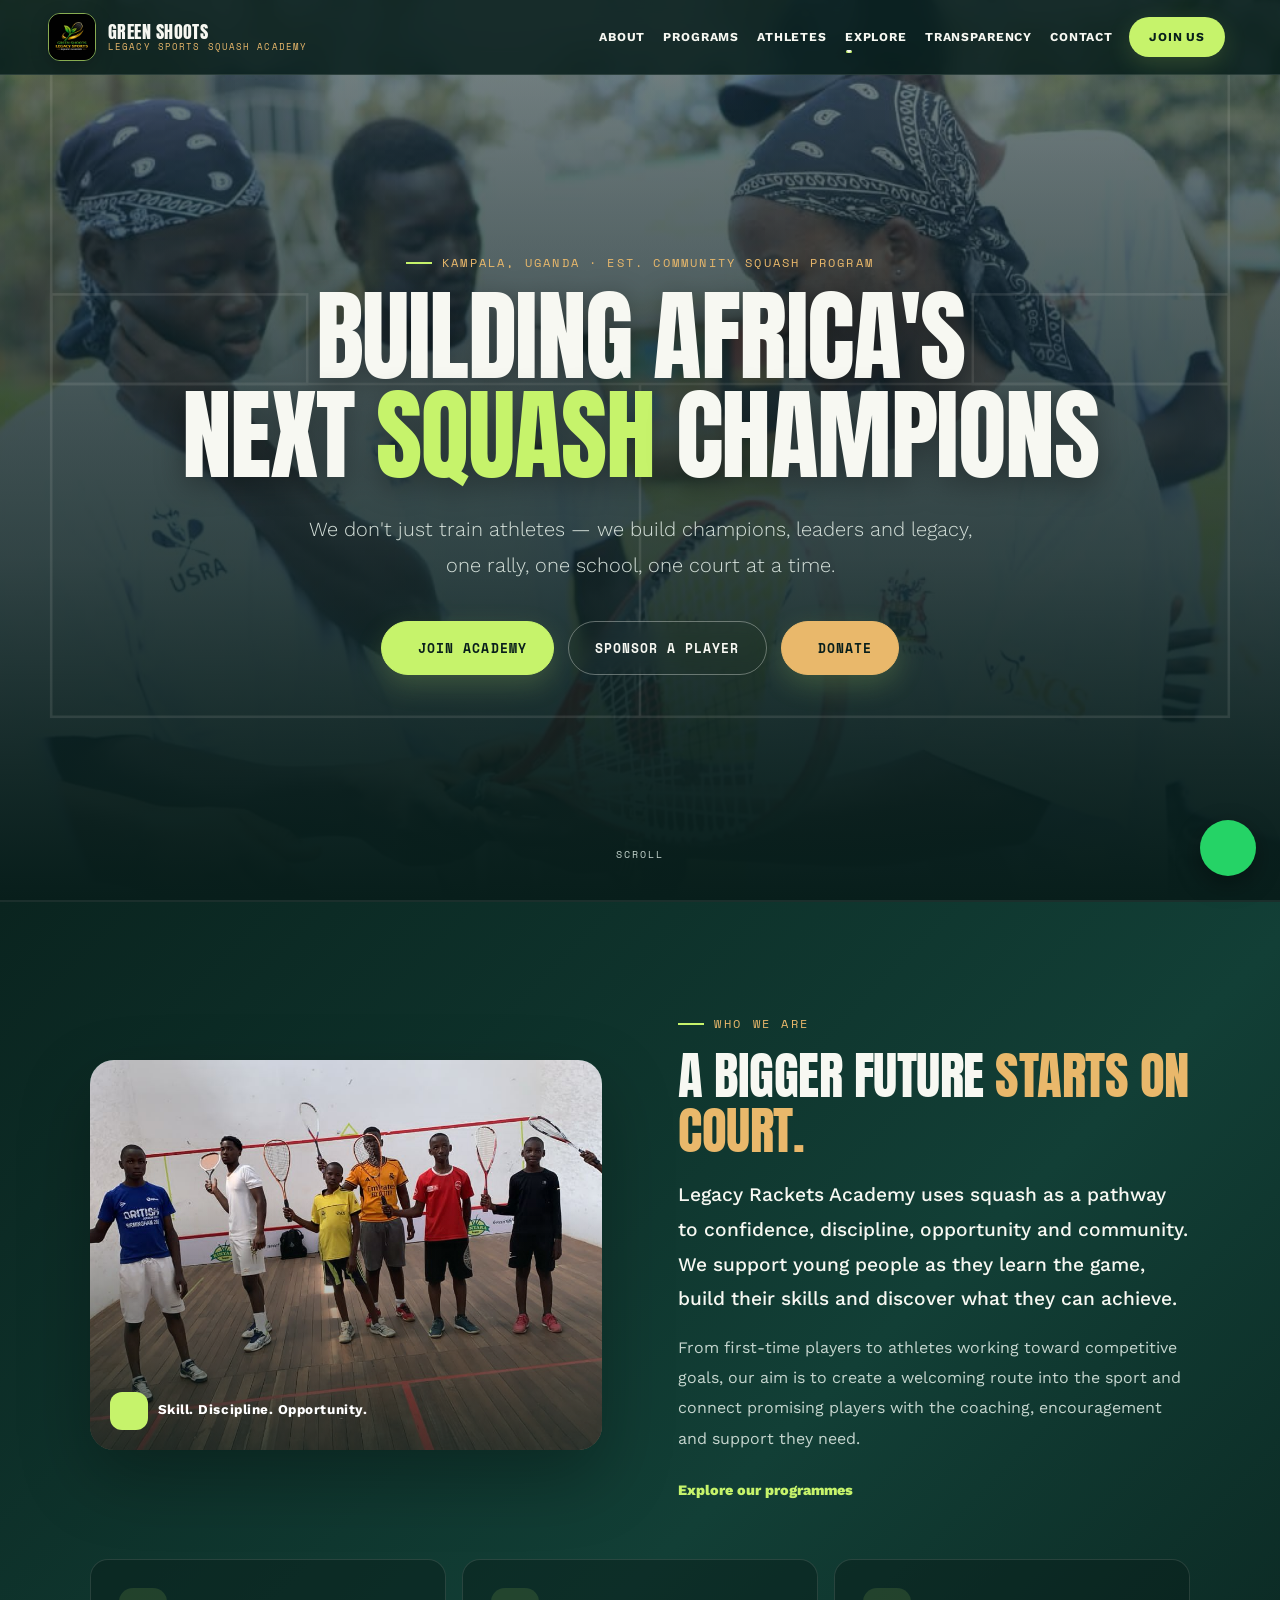
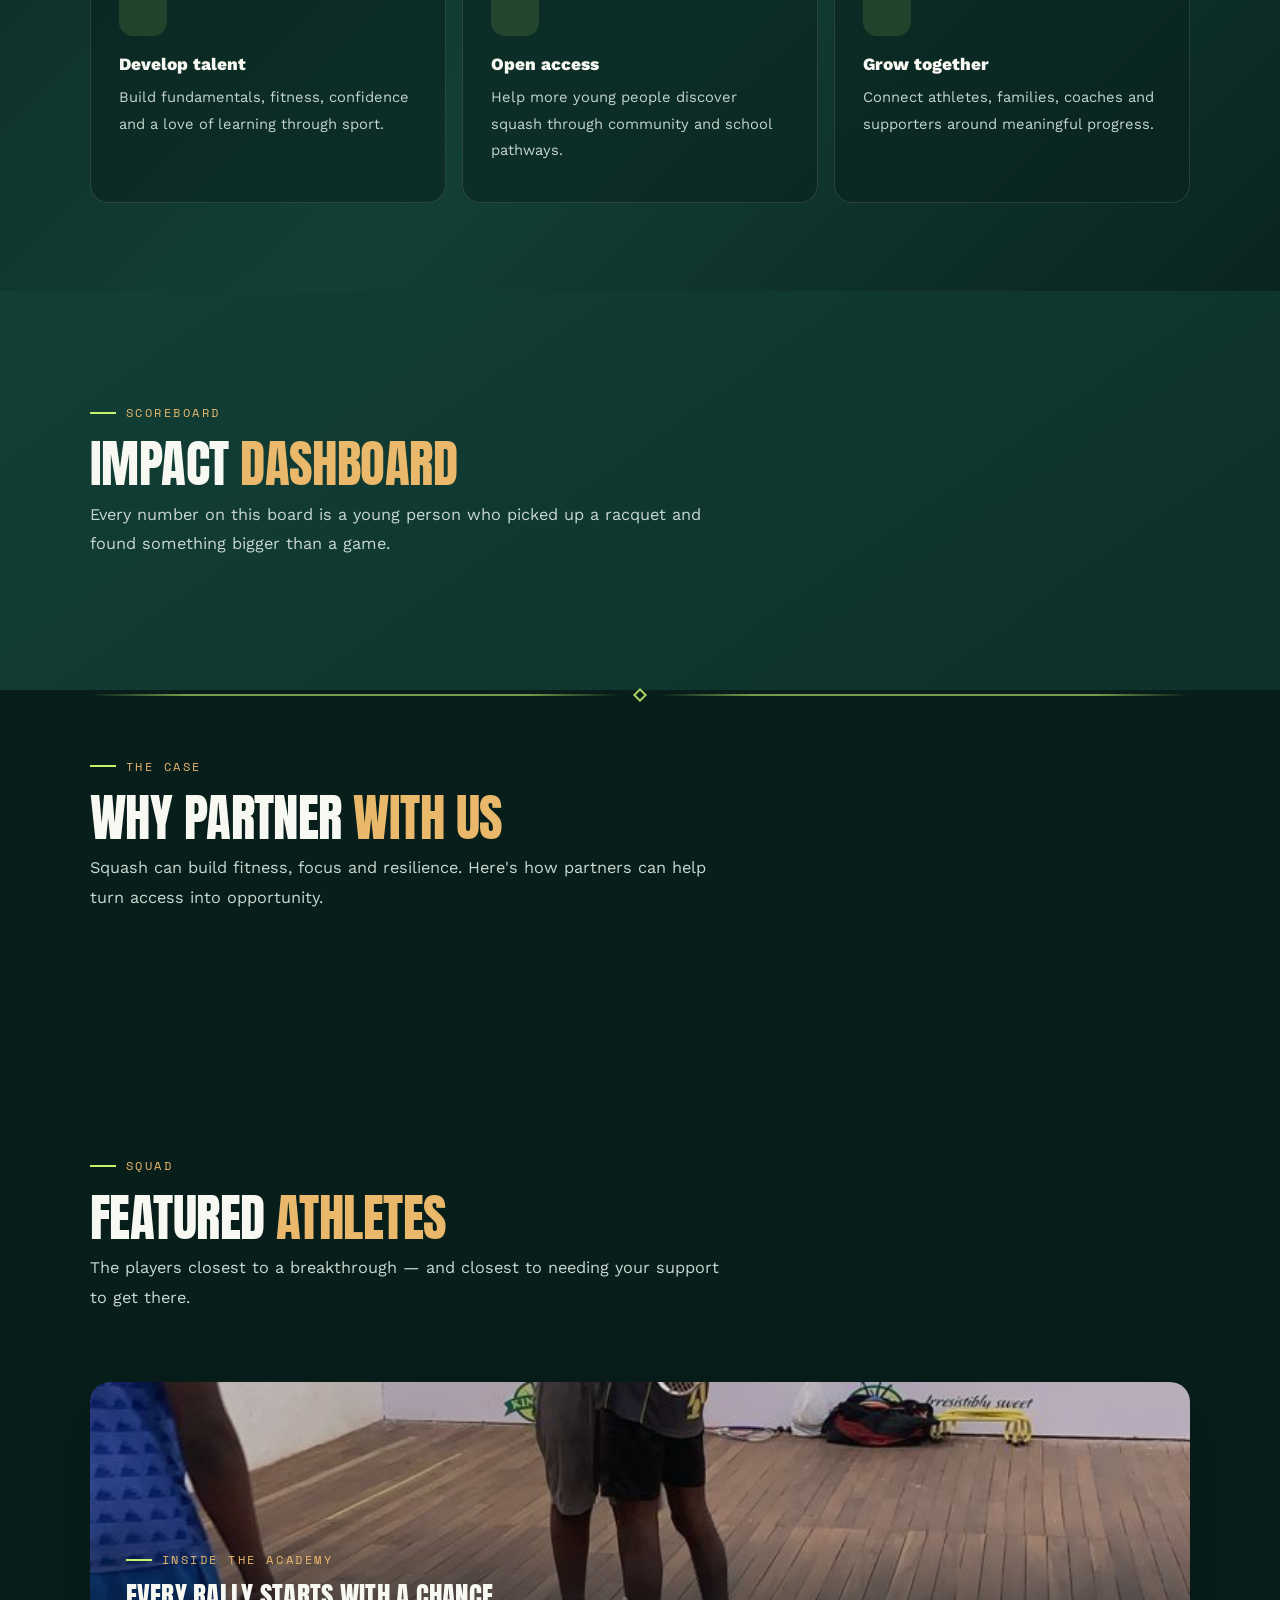
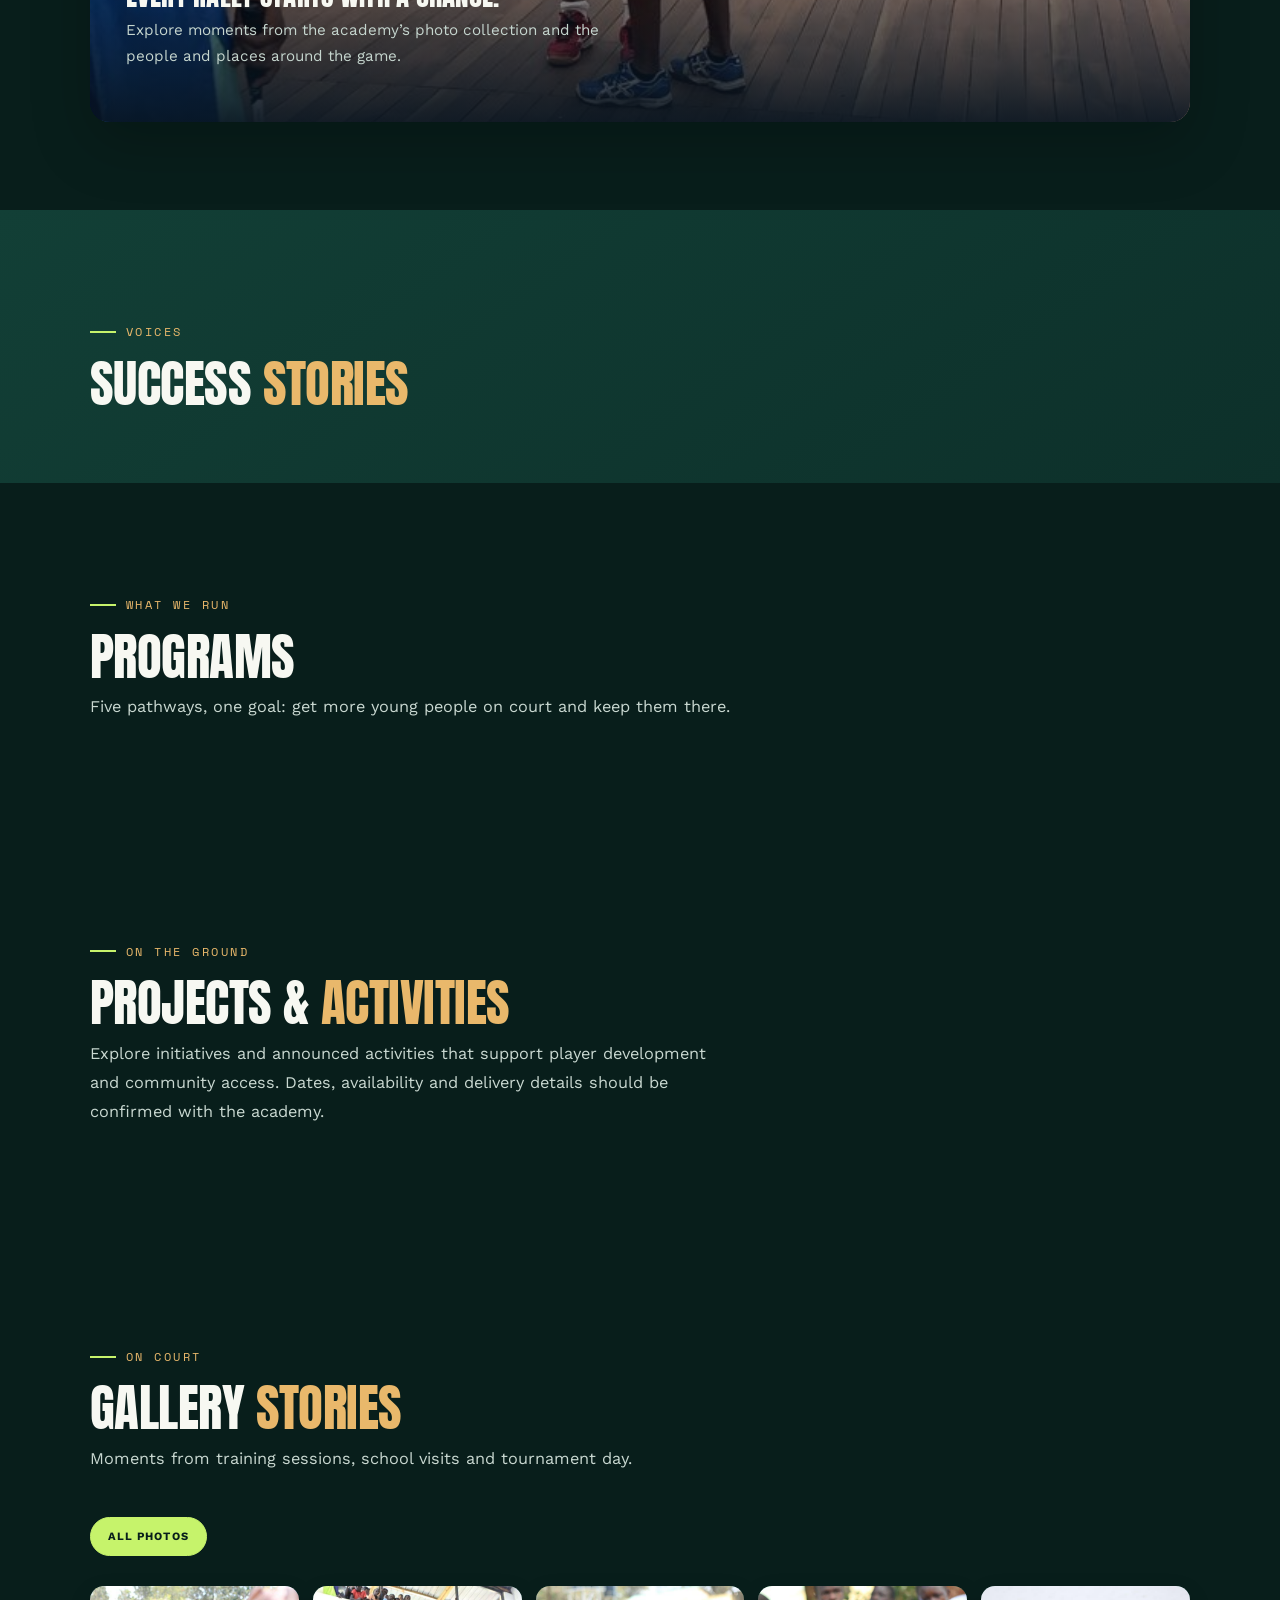
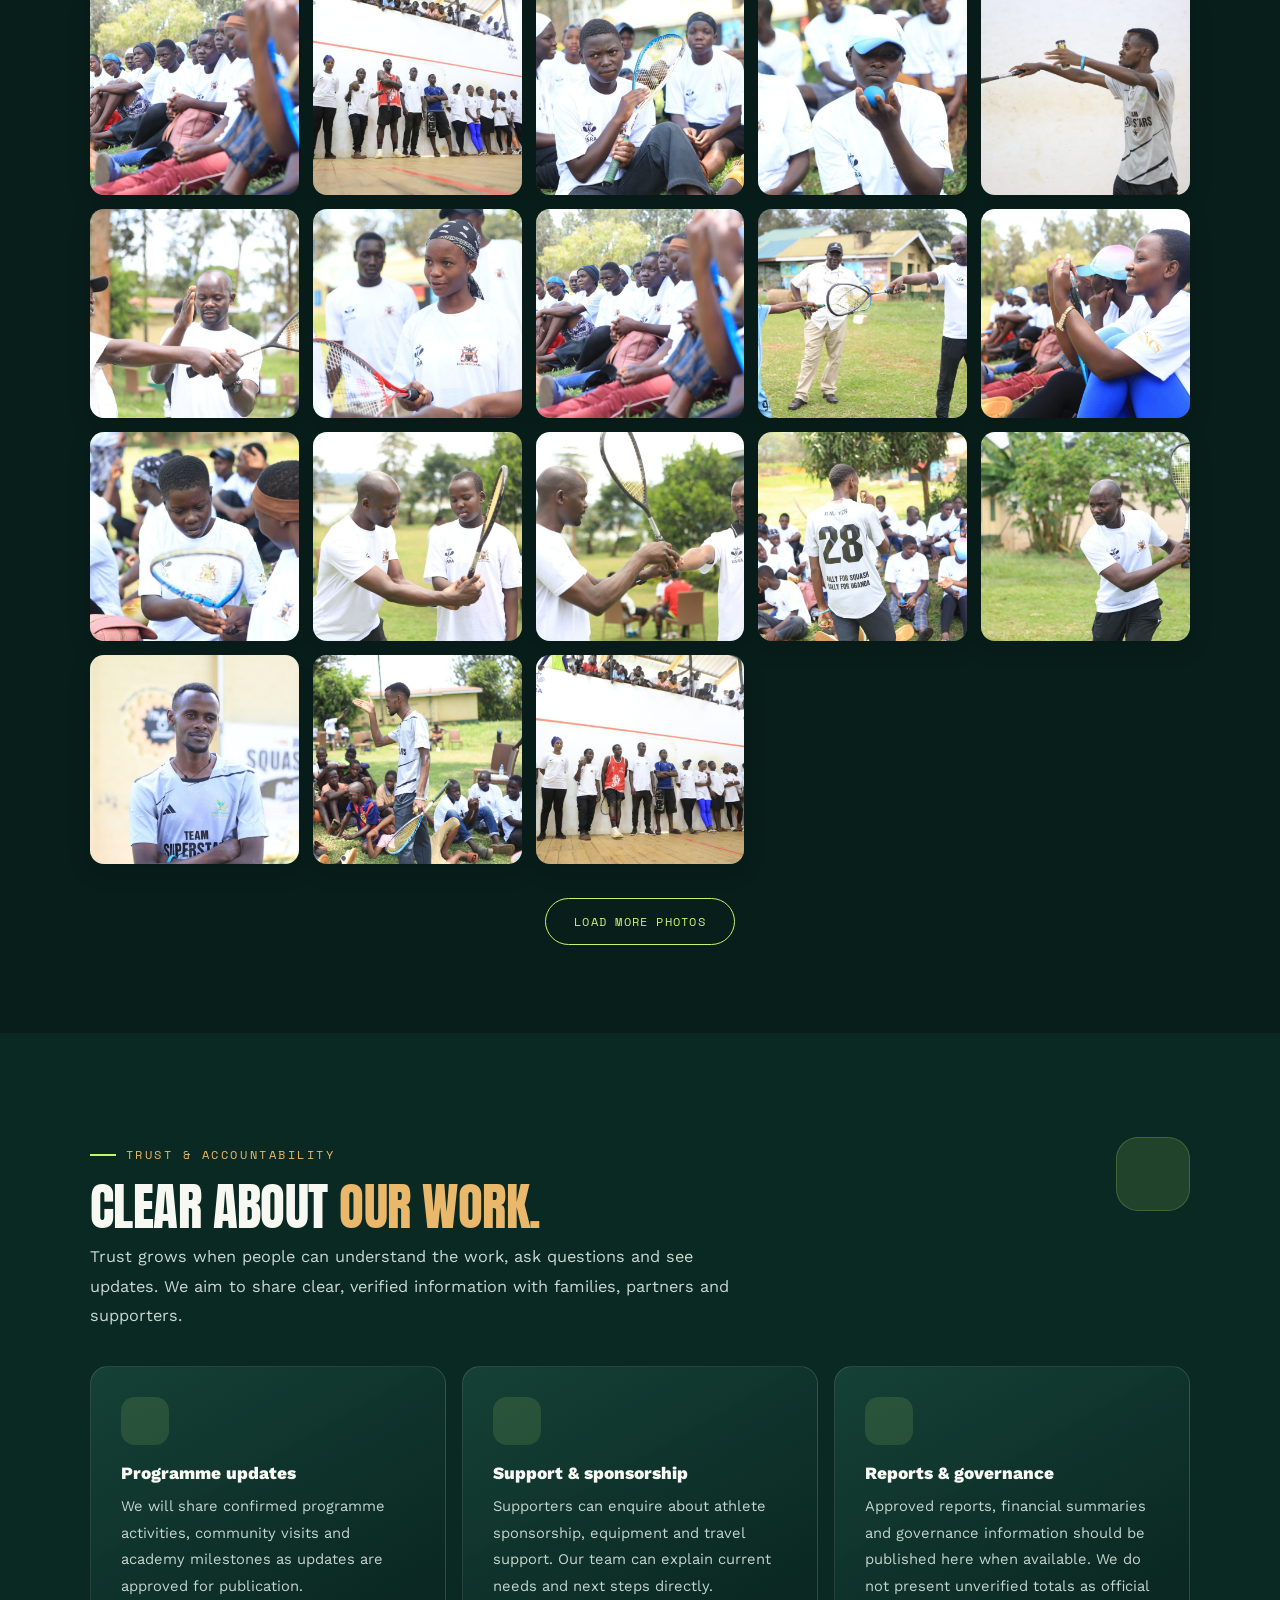
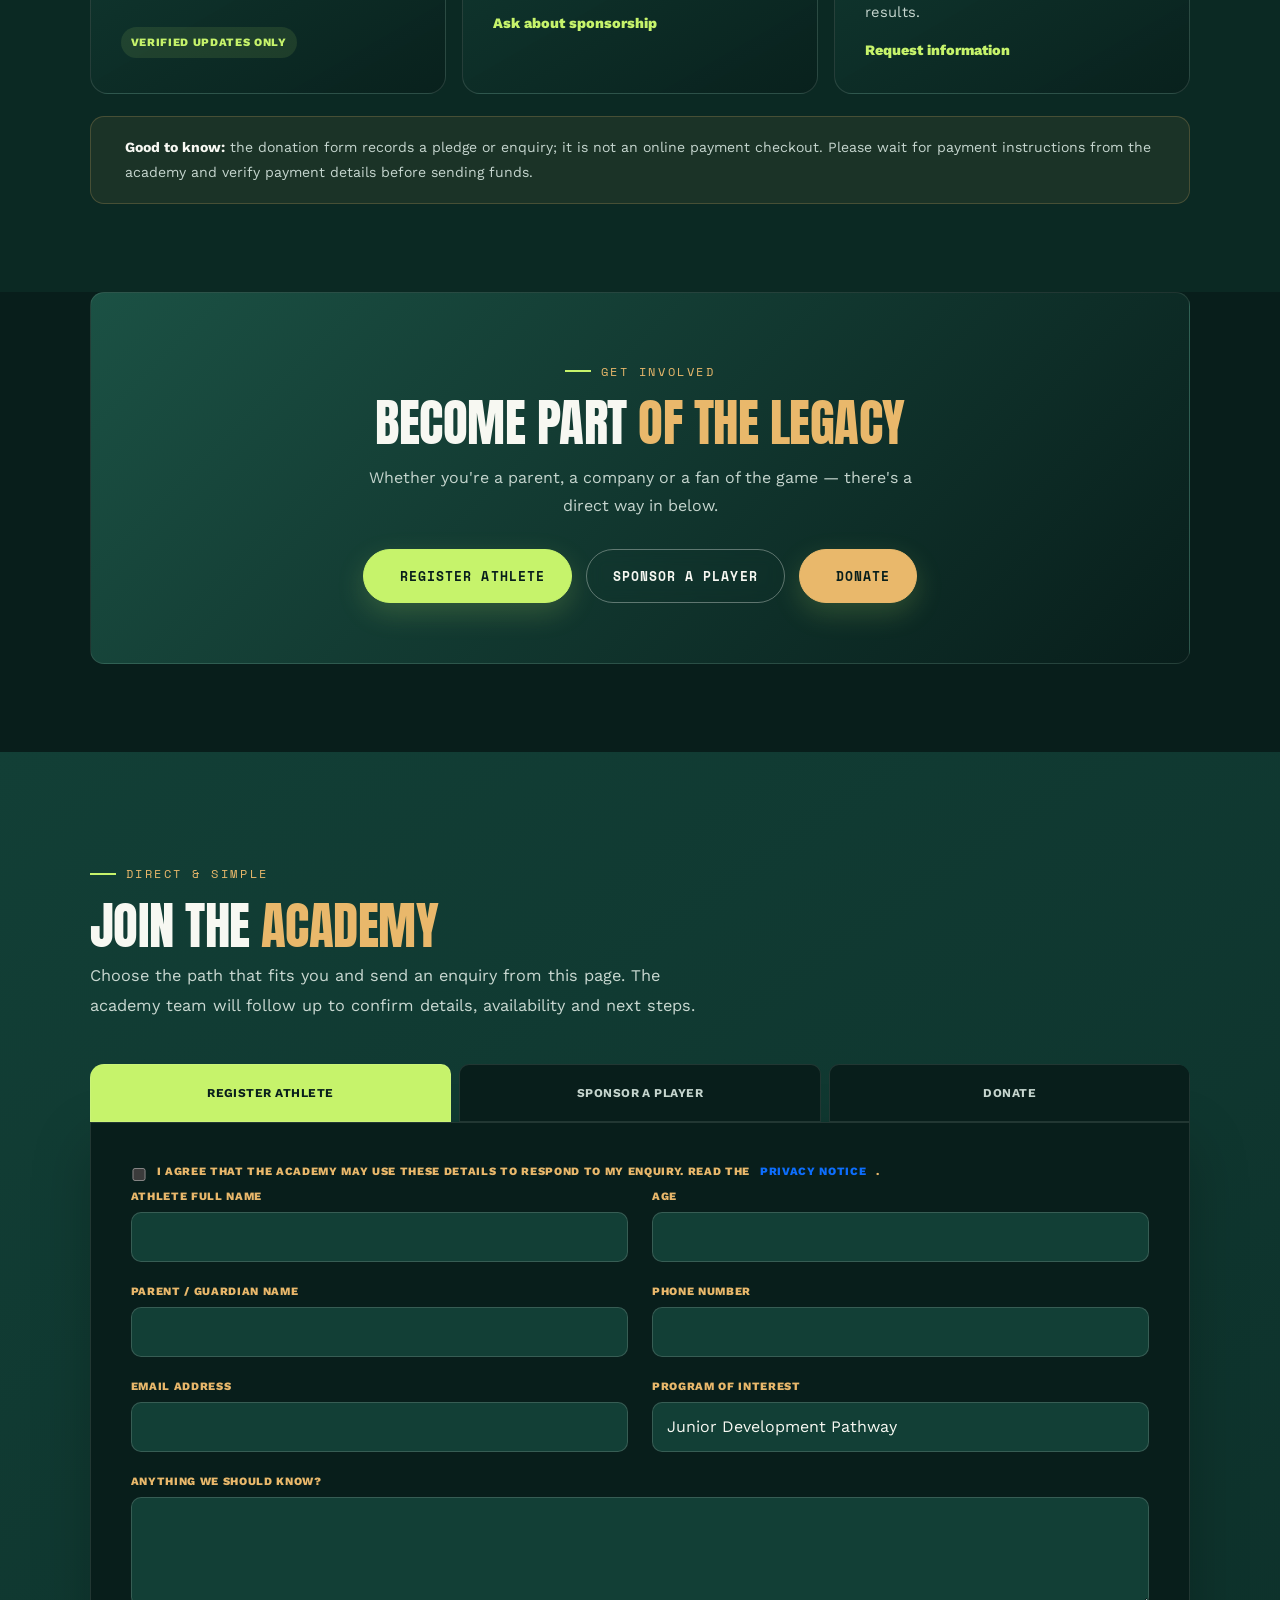
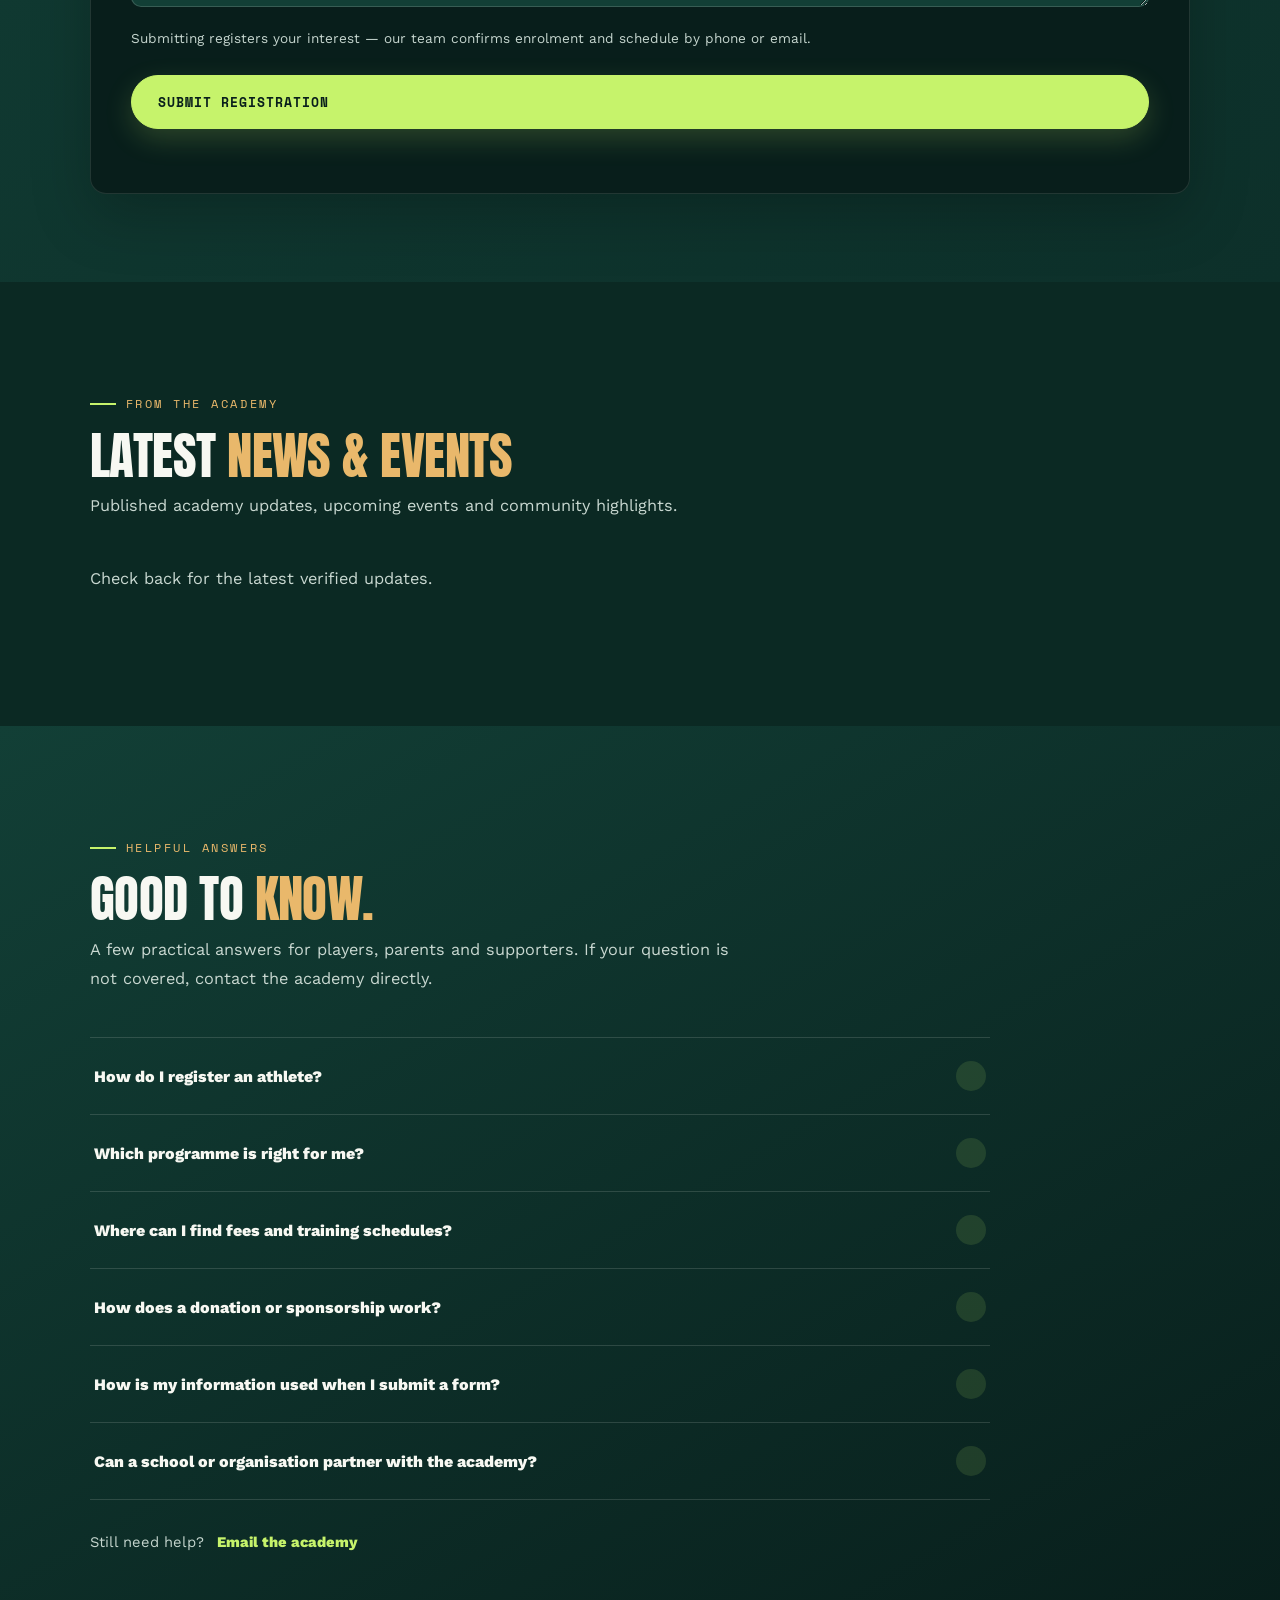
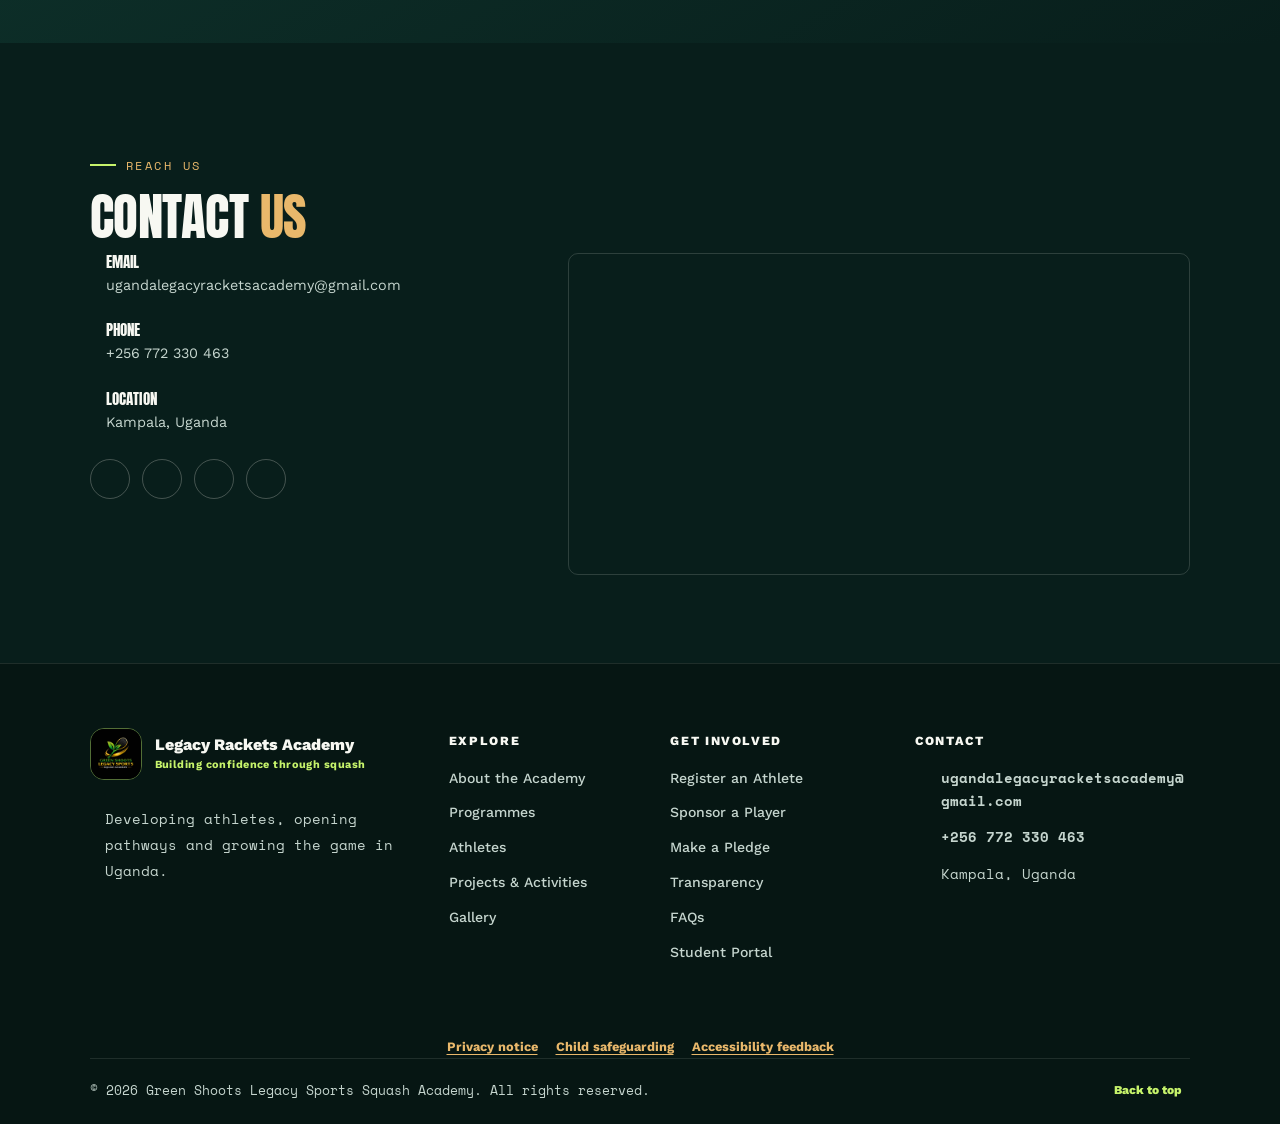
==== commit 30d27c6c: "Connect forms to database and render managed news testimonials and program details" ====
--- a/index.html
+++ b/index.html
@@ -1814,7 +1814,7 @@
   });
   if (managed.programs.length) data.programs = managed.programs.map(p => {
     const d = p.details || {};
-    return { icon:d.icon || 'fa-solid fa-table-tennis-paddle-ball', title:p.name, text:p.description || d.text || '' };
+    return { icon:d.icon || 'fa-solid fa-table-tennis-paddle-ball', title:p.name, text:[p.description || d.text || '', d.schedule ? 'Schedule: ' + d.schedule : '', d.fee_ugx ? 'Fee: UGX ' + Number(d.fee_ugx).toLocaleString() : (d.fee ? 'Fee: ' + d.fee : '')].filter(Boolean).join(' · ') };
   });
   if (managed.events.length) data.projects = managed.events.map(ev => {
     const d = ev.details || {};
@@ -2006,6 +2006,53 @@
     });
   })
   .catch(err => console.error('Could not load site content:', err));
+
+/* ===== Database-backed academy forms, news and testimonials ===== */
+(async function initialiseAcademyServices(){
+  const SUPABASE_URL='https://sbfyvcsechxnsxlvzuvv.supabase.co';
+  const SUPABASE_KEY='sb_publishable_itwkgKU9h9fd8qMn7w9qjg_2DYuezD';
+  let client;
+  try { const {createClient}=await import('https://esm.sh/@supabase/supabase-js@2'); client=createClient(SUPABASE_URL,SUPABASE_KEY); }
+  catch(err){ console.error('Academy services unavailable',err); }
+  for(const form of document.querySelectorAll('.join-form')){
+    let notice=form.querySelector('[data-form-notice]');
+    if(!notice){notice=document.createElement('p');notice.dataset.formNotice='true';notice.className='form-note';notice.setAttribute('role','status');notice.setAttribute('aria-live','polite');form.append(notice);}
+    form.addEventListener('submit',async event=>{
+      event.preventDefault();
+      if(!client){notice.textContent='Submission service is unavailable. Please contact +256 772 330 463 on WhatsApp.';notice.classList.add('error');return;}
+      const button=form.querySelector('button[type="submit"]'), fd=new FormData(form), fields={};
+      for(const [key,value] of fd.entries()){if(key.startsWith('_')||key==='Privacy Consent'||key==='website_url')continue;if(typeof value==='string'&&value.trim())fields[key]=value.trim();}
+      if(fd.get('website_url'))return;
+      const type=form.id==='form-register'?'registration':form.id==='form-sponsor'?'sponsorship':'donation';
+      const name=fields['Athlete Name']||fields['Contact Name']||fields['Donor Name']||'Website visitor';
+      const amountRaw=fields.Amount||'', amount=amountRaw?Number(String(amountRaw).replace(/[^0-9.]/g,'')):null;
+      if(type==='donation'&&(!Number.isFinite(amount)||amount<=0)){notice.textContent='Enter a valid pledge amount in UGX.';notice.classList.add('error');return;}
+      button.disabled=true;notice.classList.remove('error','success');notice.textContent='Submitting securely…';
+      try{
+        const details={...fields,source:'public-website',privacy_consent:true,submitted_at:new Date().toISOString()};
+        if(amount!==null)details.amount_ugx=amount;
+        const {error}=await client.from('enquiries').insert({enquiry_type:type,name,email:fields.Email||'',phone:fields.Phone||'',message:fields.Notes||'',details,status:'new'});
+        if(error)throw error;
+        form.reset();
+        notice.textContent=type==='registration'?'Registration enquiry saved. The academy team will contact you to confirm availability and next steps.':type==='sponsorship'?'Sponsorship enquiry saved. The academy team will follow up with you.':'Donation pledge saved. This is not an online payment; the academy will contact you with verified payment instructions.';
+        notice.classList.add('success');
+      }catch(err){console.error('Enquiry submission failed',err);notice.textContent='We could not save your submission. Please try again or contact +256 772 330 463 on WhatsApp.';notice.classList.add('error');}
+      finally{button.disabled=false;}
+    });
+  }
+  if(!client)return;
+  try{
+    const {data,error}=await client.from('news_posts').select('name,description,image_url,created_at').eq('published',true).order('sort_order',{ascending:true}).limit(6);
+    if(error)throw error;
+    const grid=document.getElementById('newsPostsGrid');
+    if(grid&&data?.length){grid.replaceChildren();for(const post of data){const col=document.createElement('div');col.className='col-md-6 col-lg-4';const card=document.createElement('article');card.className='transparency-card';card.style.height='100%';if(post.image_url){const img=document.createElement('img');img.src=post.image_url;img.alt='';img.loading='lazy';img.style.cssText='width:100%;max-height:210px;object-fit:cover;border-radius:12px;margin-bottom:18px';card.append(img);}const title=document.createElement('h3');title.textContent=post.name;const body=document.createElement('p');body.textContent=post.description||'';const date=document.createElement('small');date.textContent=post.created_at?new Date(post.created_at).toLocaleDateString():'';date.style.color='var(--amber)';card.append(title,body,date);col.append(card);grid.append(col);}}
+  }catch(err){console.warn('No published news is available yet.',err);}
+  try{
+    const {data,error}=await client.from('testimonials').select('name,description,sort_order').eq('published',true).order('sort_order',{ascending:true}).limit(6);
+    if(!error&&data?.length){const grid=document.getElementById('testimonialsGrid');if(grid){grid.replaceChildren();for(const t of data){const col=document.createElement('div');col.className='col-md-6';const card=document.createElement('div');card.className='testimonial';const quote=document.createElement('p');quote.textContent=t.description||'';const author=document.createElement('strong');author.textContent=t.name;card.append(quote,author);col.append(card);grid.append(col);}}}
+  }catch(err){console.warn('No published testimonials are available yet.',err);}
+})();
+
 </script>
 
 </body>
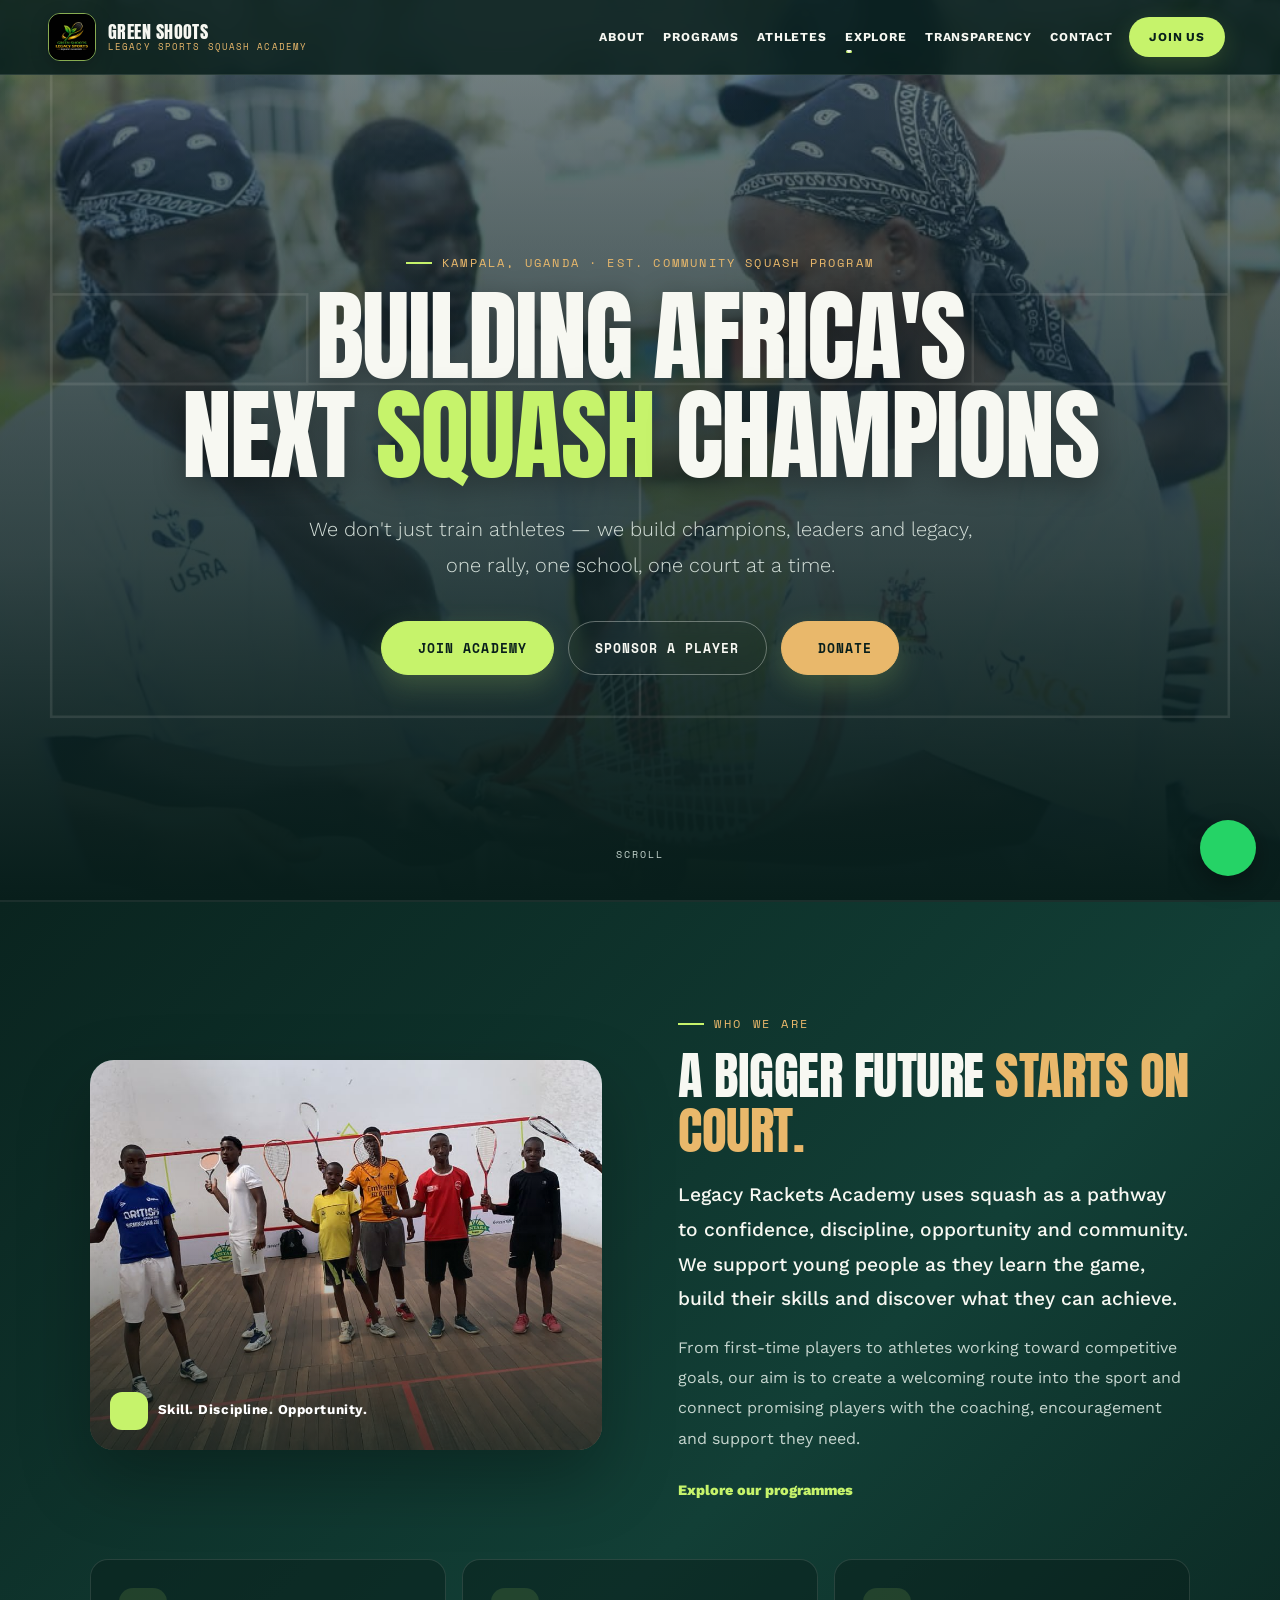
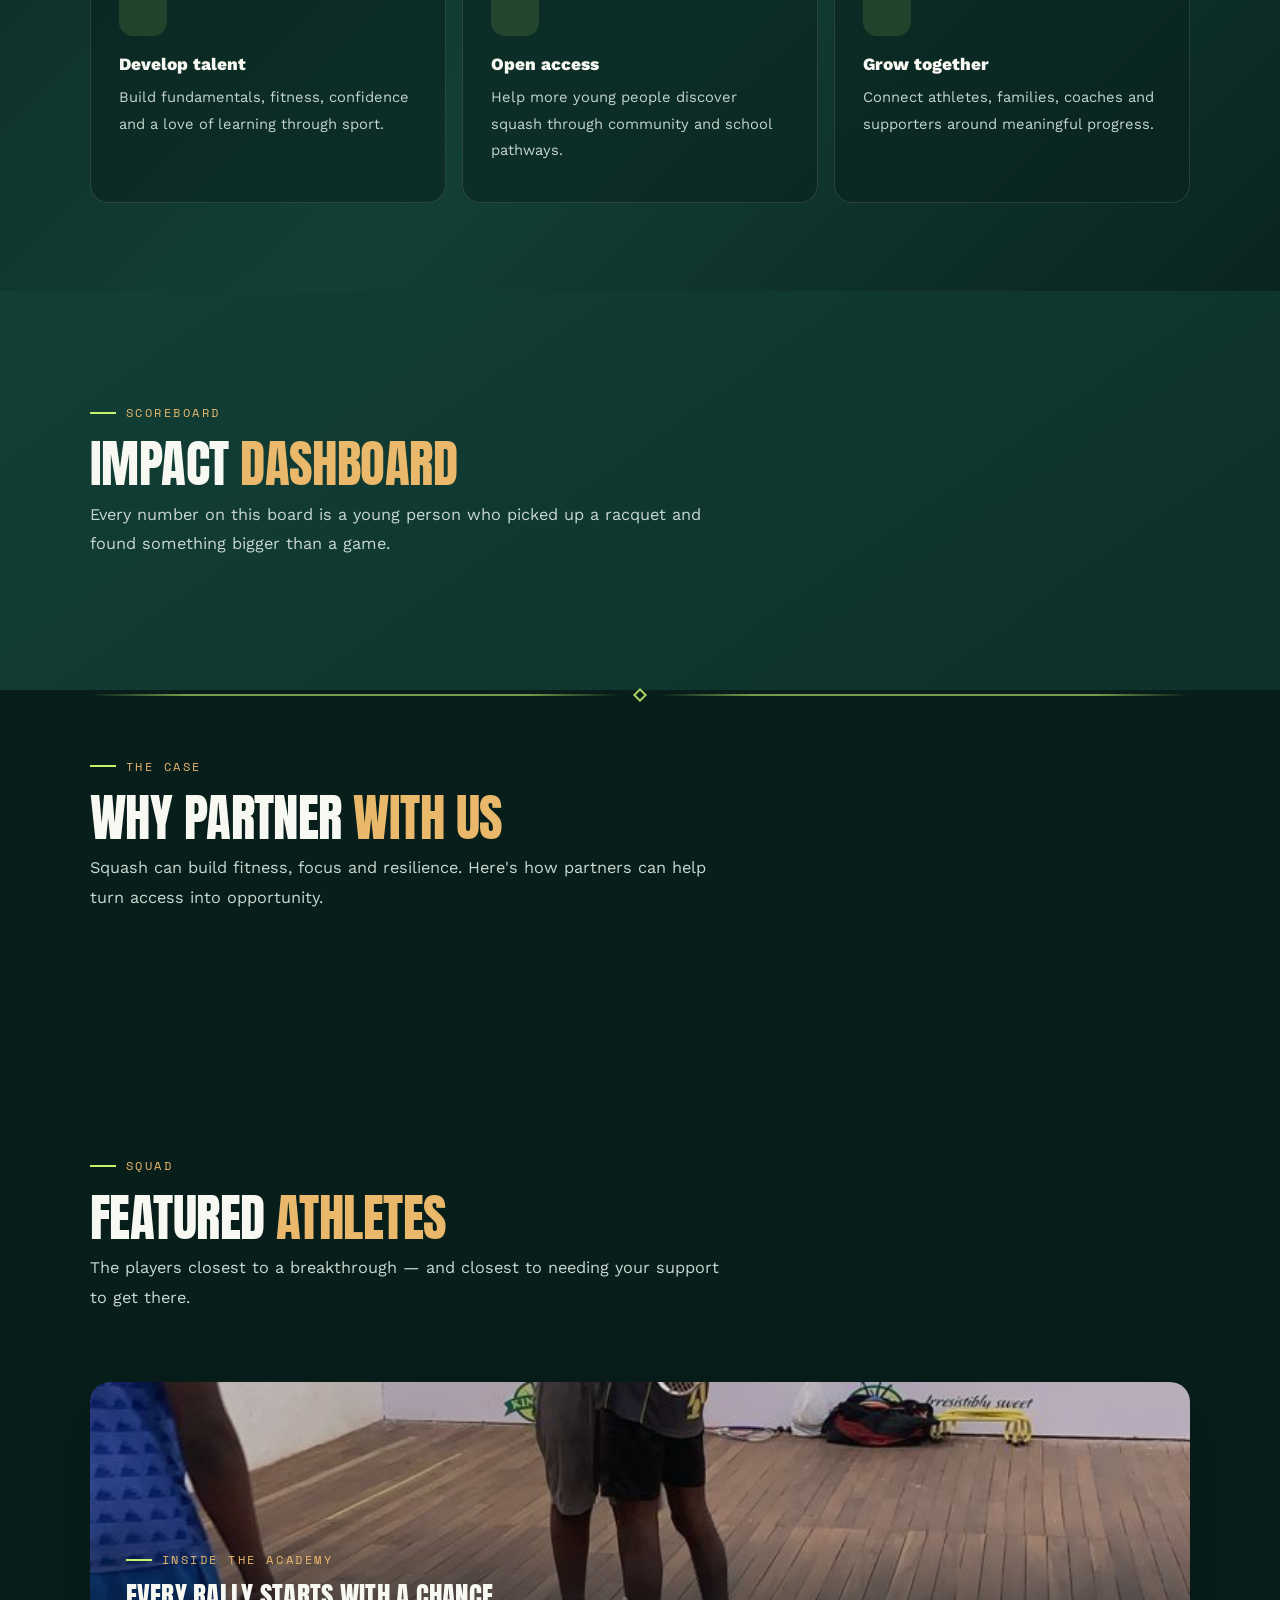
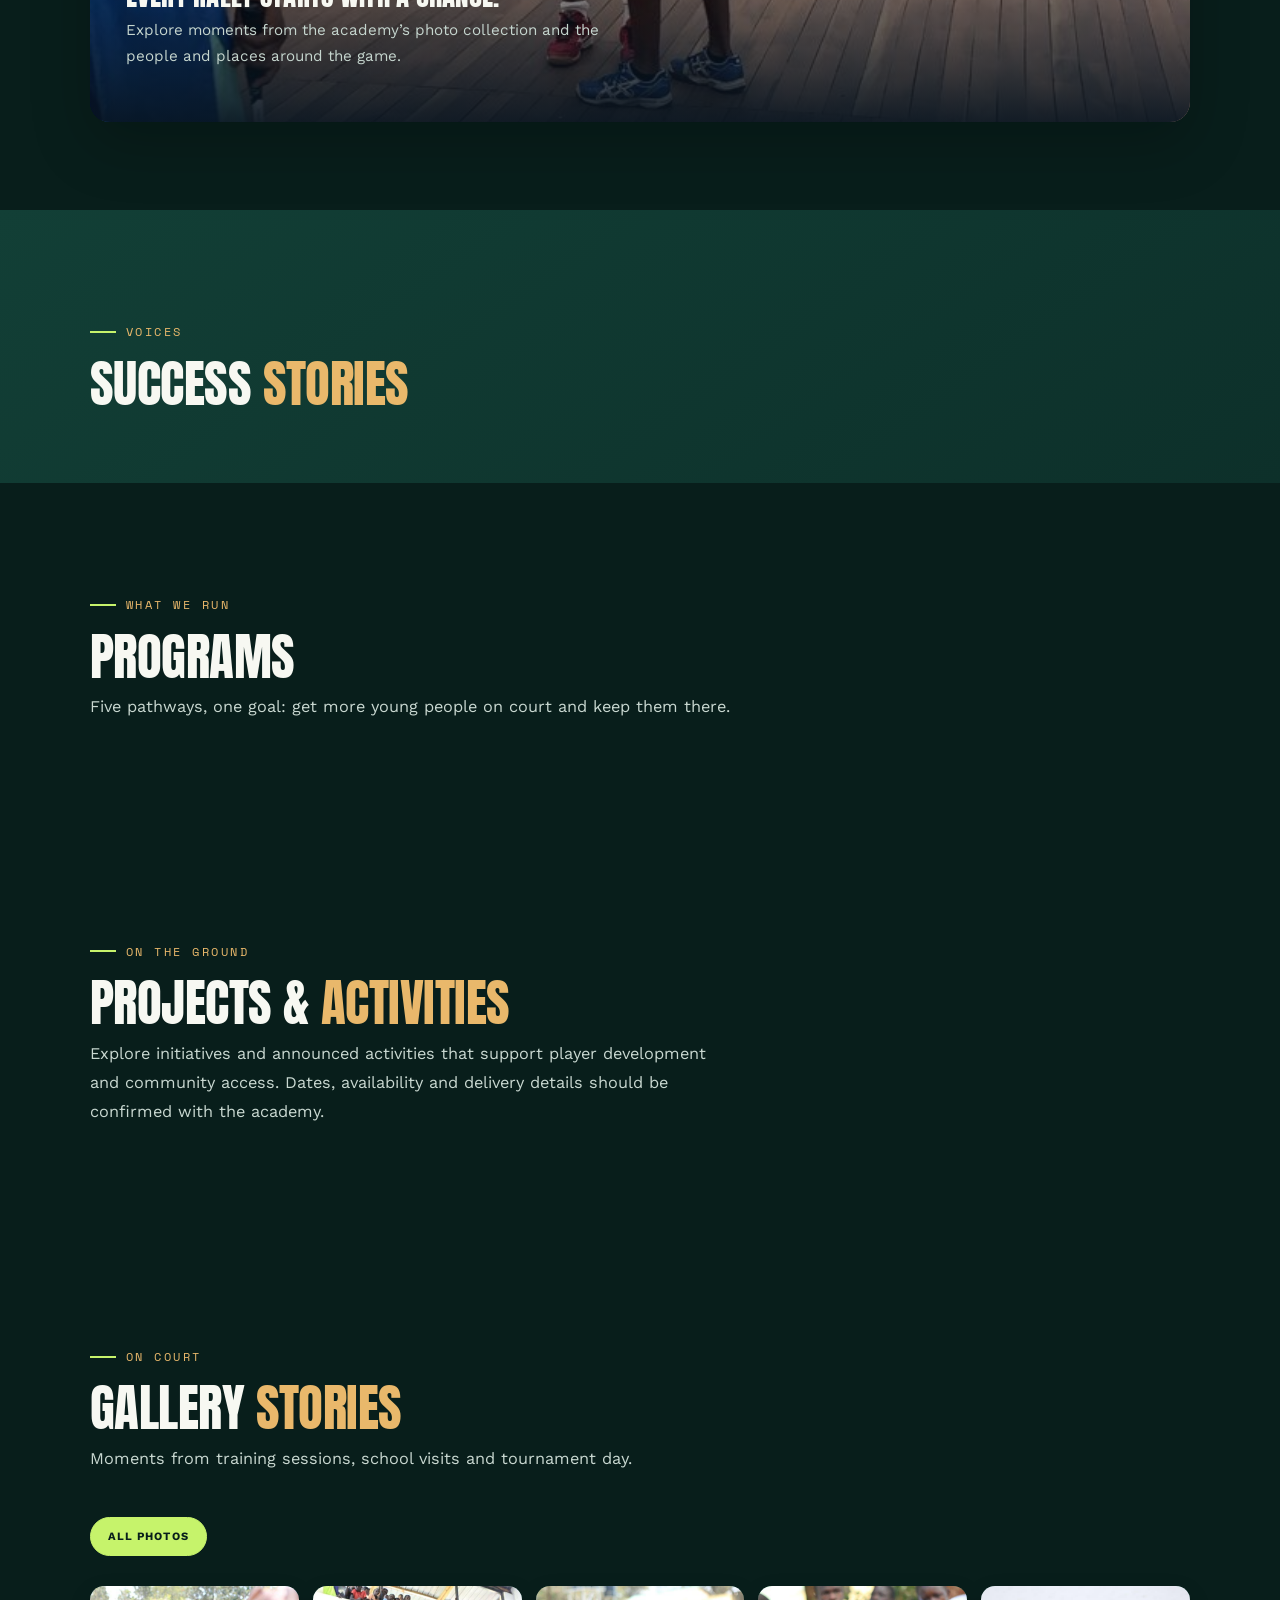
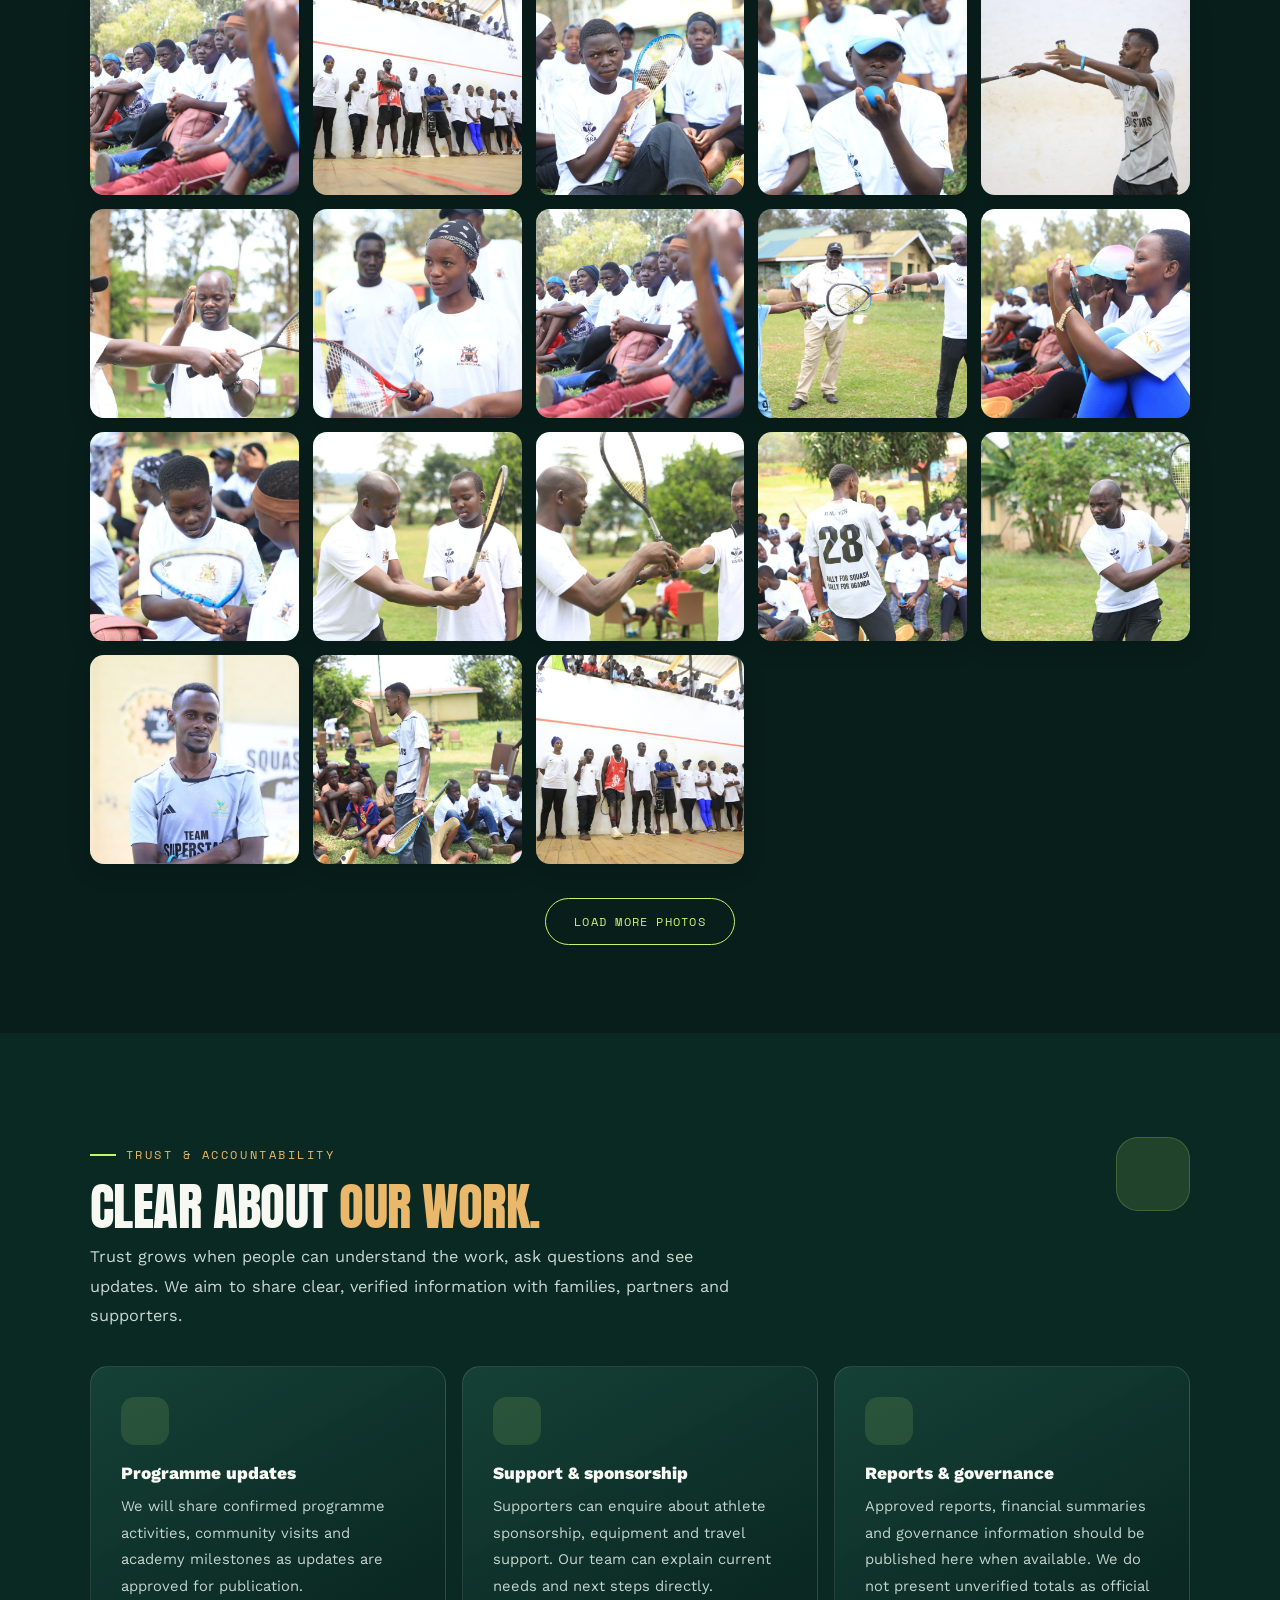
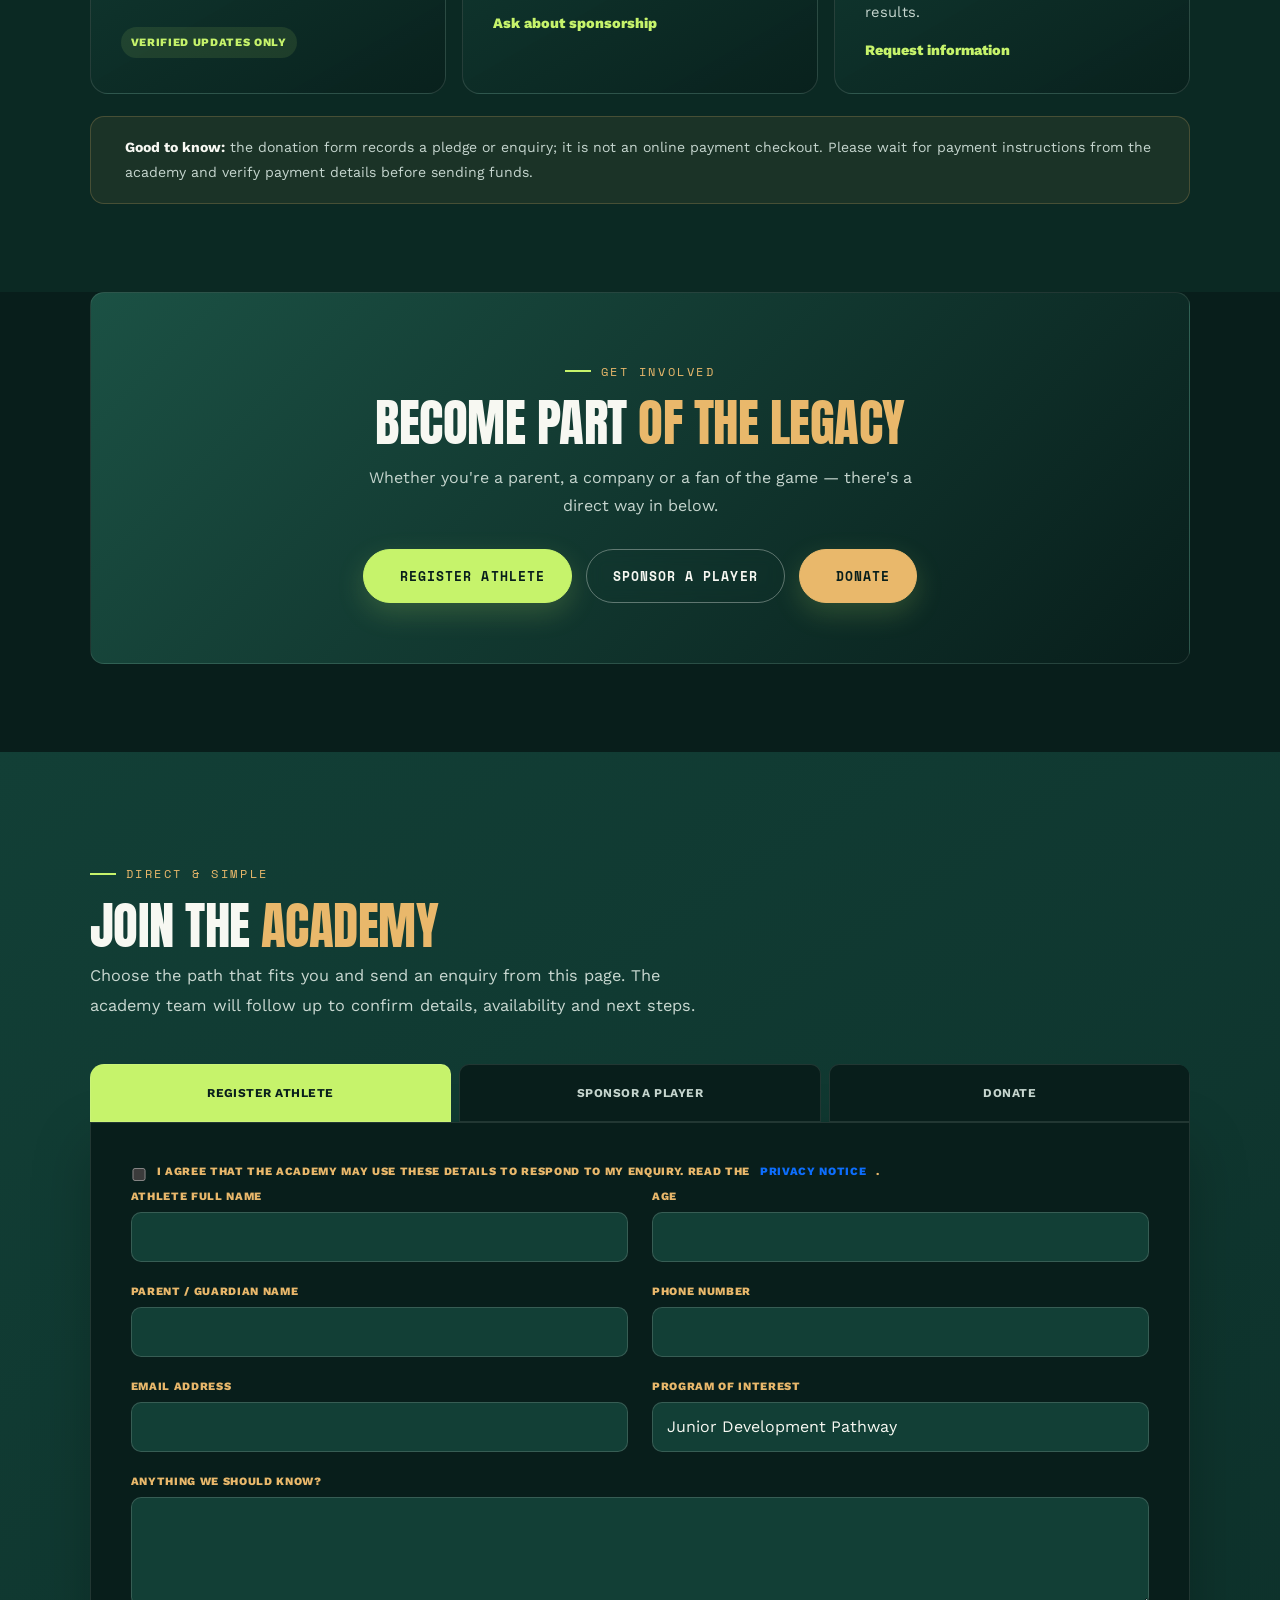
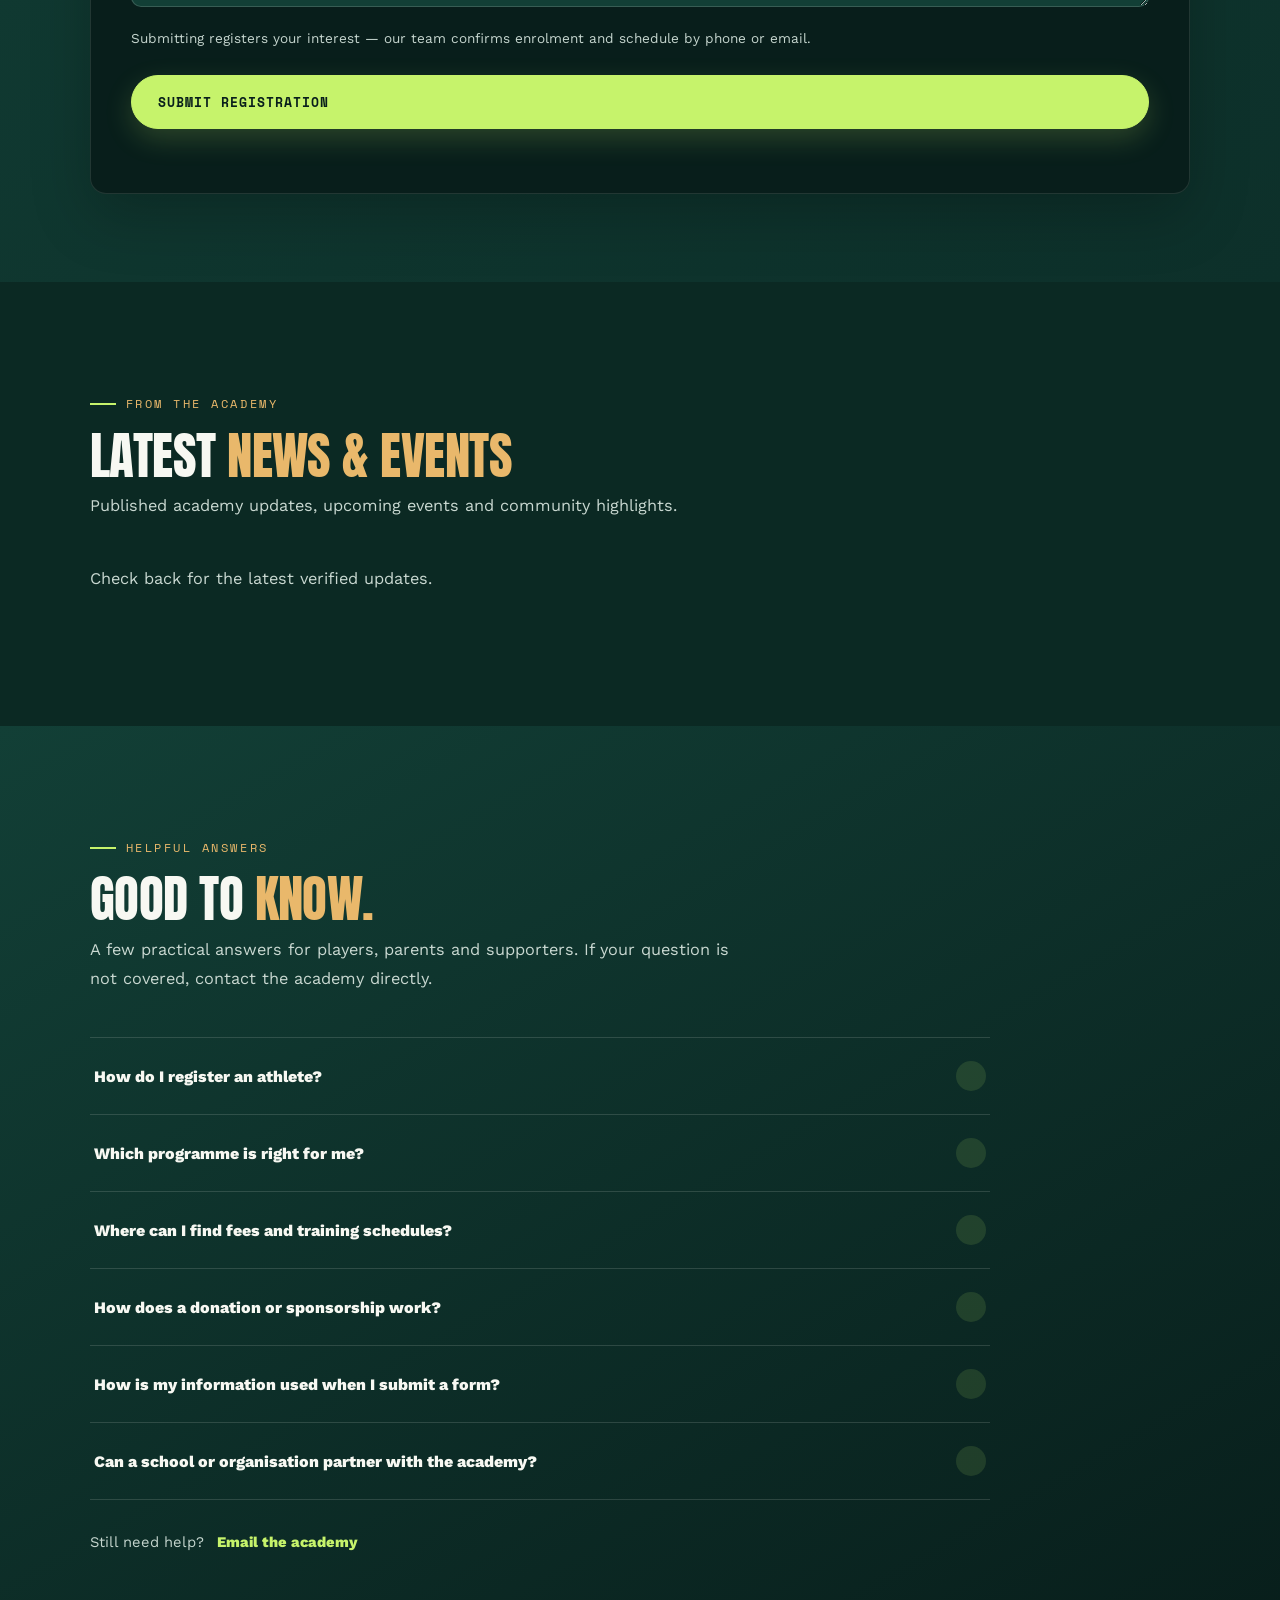
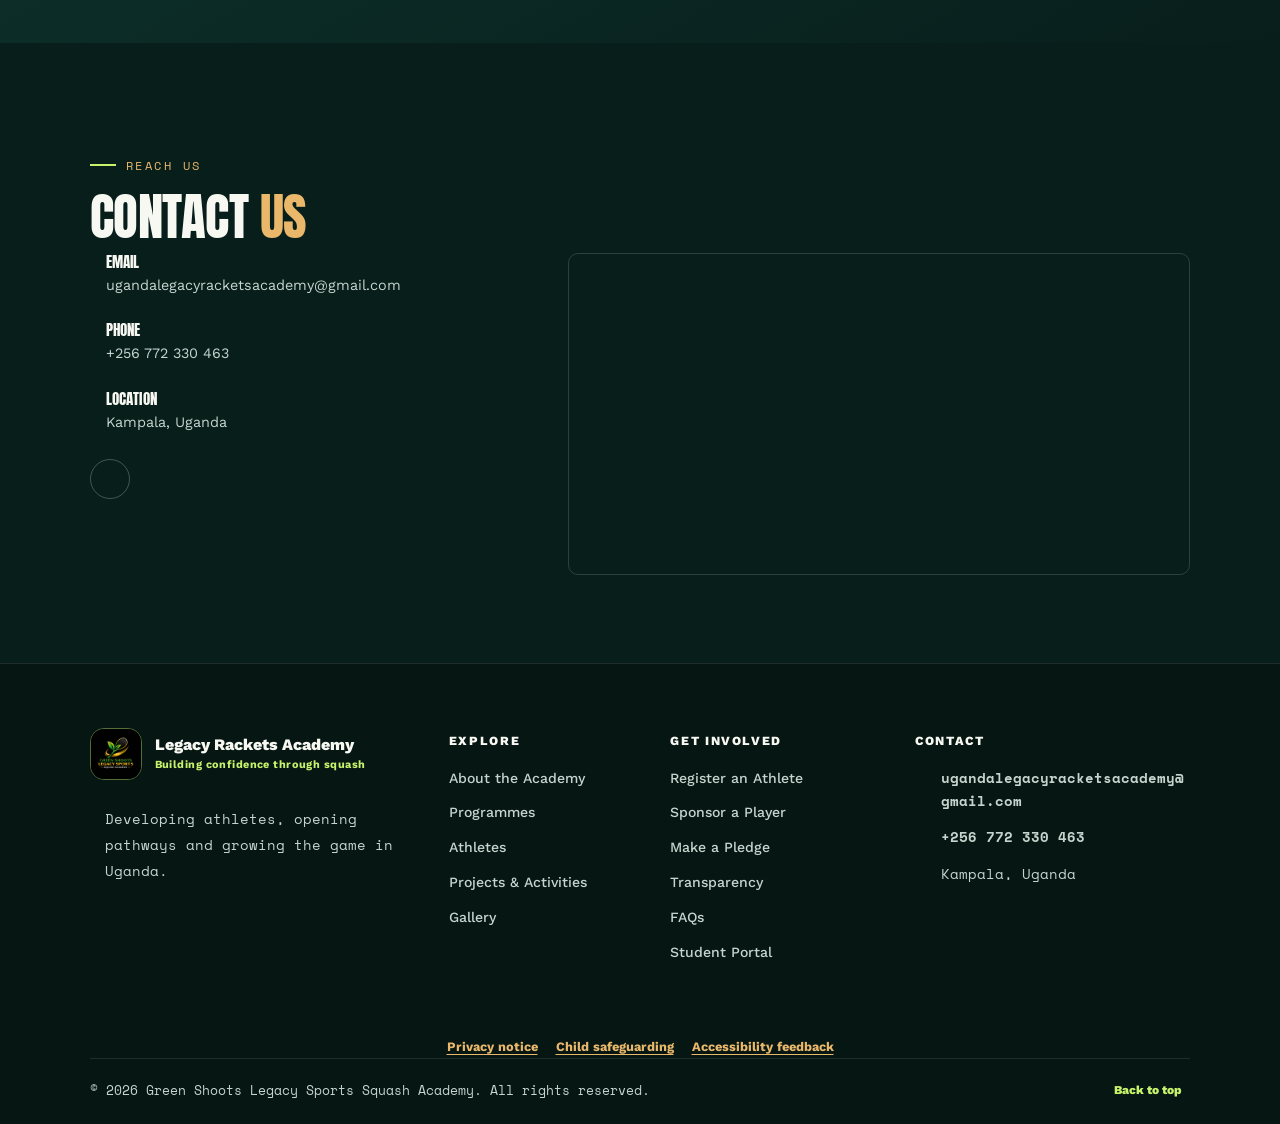
==== commit 24b82b4c: "Hide unconfigured social links instead of leaving dead buttons" ====
--- a/index.html
+++ b/index.html
@@ -1139,6 +1139,7 @@
 <form class="join-form active" id="form-register"
 action="#"
 method="POST">
+<input type="text" name="website_url" tabindex="-1" autocomplete="off" aria-hidden="true" style="position:absolute;left:-9999px;width:1px;height:1px;opacity:0">
 
 
 <input type="hidden" name="_subject" value="New Athlete Registration">
@@ -1237,8 +1238,9 @@
 
 
 <form class="join-form" id="form-sponsor"
-action="https://formsubmit.co/ugandalegacyracketsacademy@gmail.com"
+action="#"
 method="POST">
+<input type="text" name="website_url" tabindex="-1" autocomplete="off" aria-hidden="true" style="position:absolute;left:-9999px;width:1px;height:1px;opacity:0">
 
 
 <input type="hidden" name="_subject" value="New Sponsorship Inquiry">
@@ -1353,8 +1355,9 @@
 
 
 <form class="join-form" id="form-donate"
-action="https://formsubmit.co/ugandalegacyracketsacademy@gmail.com"
+action="#"
 method="POST">
+<input type="text" name="website_url" tabindex="-1" autocomplete="off" aria-hidden="true" style="position:absolute;left:-9999px;width:1px;height:1px;opacity:0">
 
 
 <input type="hidden" name="_subject" value="New Donation Pledge">
@@ -1528,9 +1531,9 @@
 <div class="contact-info-item"><i class="fa-solid fa-phone"></i><div><h4>Phone</h4><p><a href="tel:+256772330463" style="color:var(--chalk);" id="contactPhoneLink">+256 772 330 463</a></p></div></div>
 <div class="contact-info-item"><i class="fa-solid fa-location-dot"></i><div><h4>Location</h4><p id="contactLocation">Kampala, Uganda</p></div></div>
 <div class="social-row">
-<a href="#" aria-label="Facebook" id="socialFacebook"><i class="fa-brands fa-facebook-f"></i></a>
-<a href="#" aria-label="Instagram" id="socialInstagram"><i class="fa-brands fa-instagram"></i></a>
-<a href="#" aria-label="X" id="socialX"><i class="fa-brands fa-x-twitter"></i></a>
+<a href="#" aria-label="Facebook" id="socialFacebook" hidden><i class="fa-brands fa-facebook-f"></i></a>
+<a href="#" aria-label="Instagram" id="socialInstagram" hidden><i class="fa-brands fa-instagram"></i></a>
+<a href="#" aria-label="X" id="socialX" hidden><i class="fa-brands fa-x-twitter"></i></a>
 <a href="https://wa.me/256772330463" aria-label="WhatsApp" id="socialWhatsapp"><i class="fa-brands fa-whatsapp"></i></a>
 </div>
 </div>
@@ -1968,9 +1971,9 @@
       if (phoneLink) { phoneLink.href = `tel:${c.phone_link}`; phoneLink.textContent = c.phone; }
       const location = document.getElementById('contactLocation');
       if (location) location.textContent = c.location;
-      const fb = document.getElementById('socialFacebook'); if (fb && c.facebook_link) fb.href = c.facebook_link;
-      const ig = document.getElementById('socialInstagram'); if (ig && c.instagram_link) ig.href = c.instagram_link;
-      const x = document.getElementById('socialX'); if (x && c.x_link) x.href = c.x_link;
+      const fb = document.getElementById('socialFacebook'); if (fb && c.facebook_link) { fb.href = c.facebook_link; fb.hidden = false; }
+      const ig = document.getElementById('socialInstagram'); if (ig && c.instagram_link) { ig.href = c.instagram_link; ig.hidden = false; }
+      const x = document.getElementById('socialX'); if (x && c.x_link) { x.href = c.x_link; x.hidden = false; }
       const wa = document.getElementById('socialWhatsapp'); if (wa && c.whatsapp_link) wa.href = c.whatsapp_link;
       const fab = document.getElementById('whatsappFab'); if (fab && c.whatsapp_link) fab.href = c.whatsapp_link;
     }
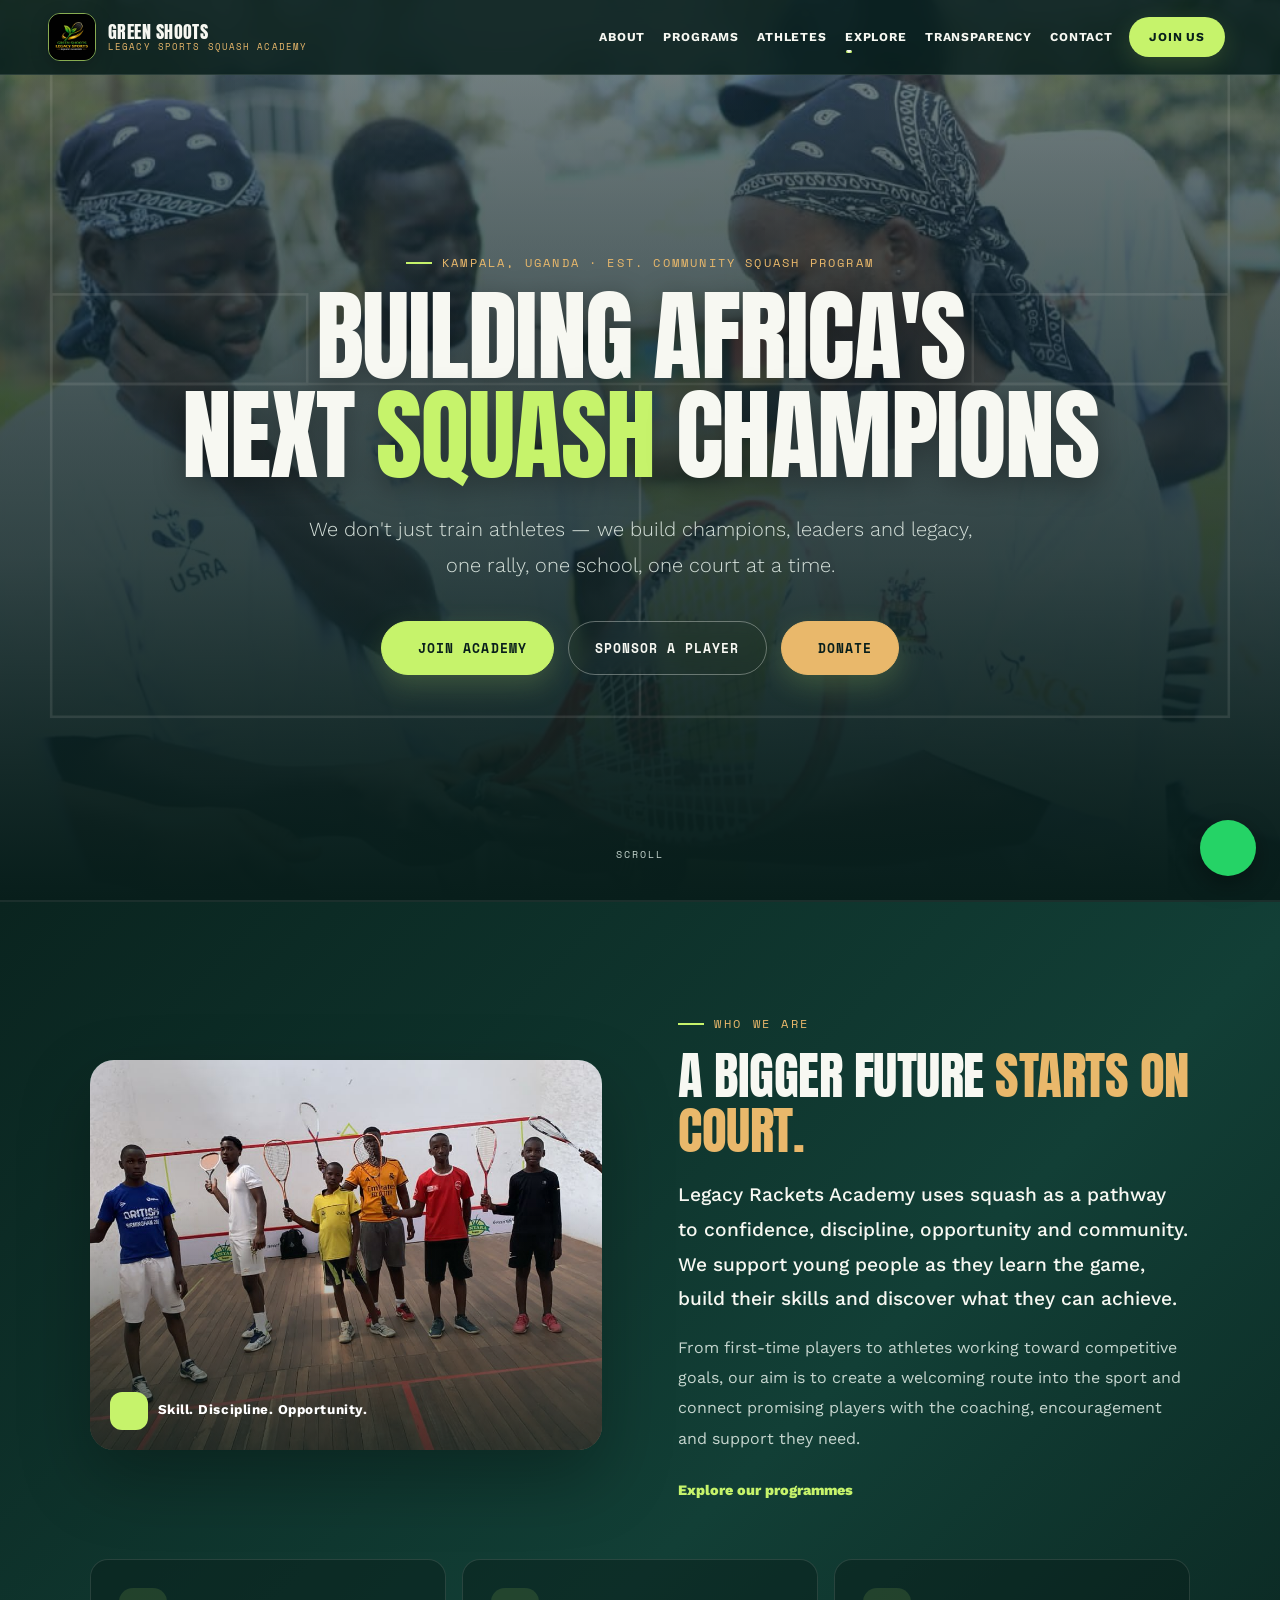
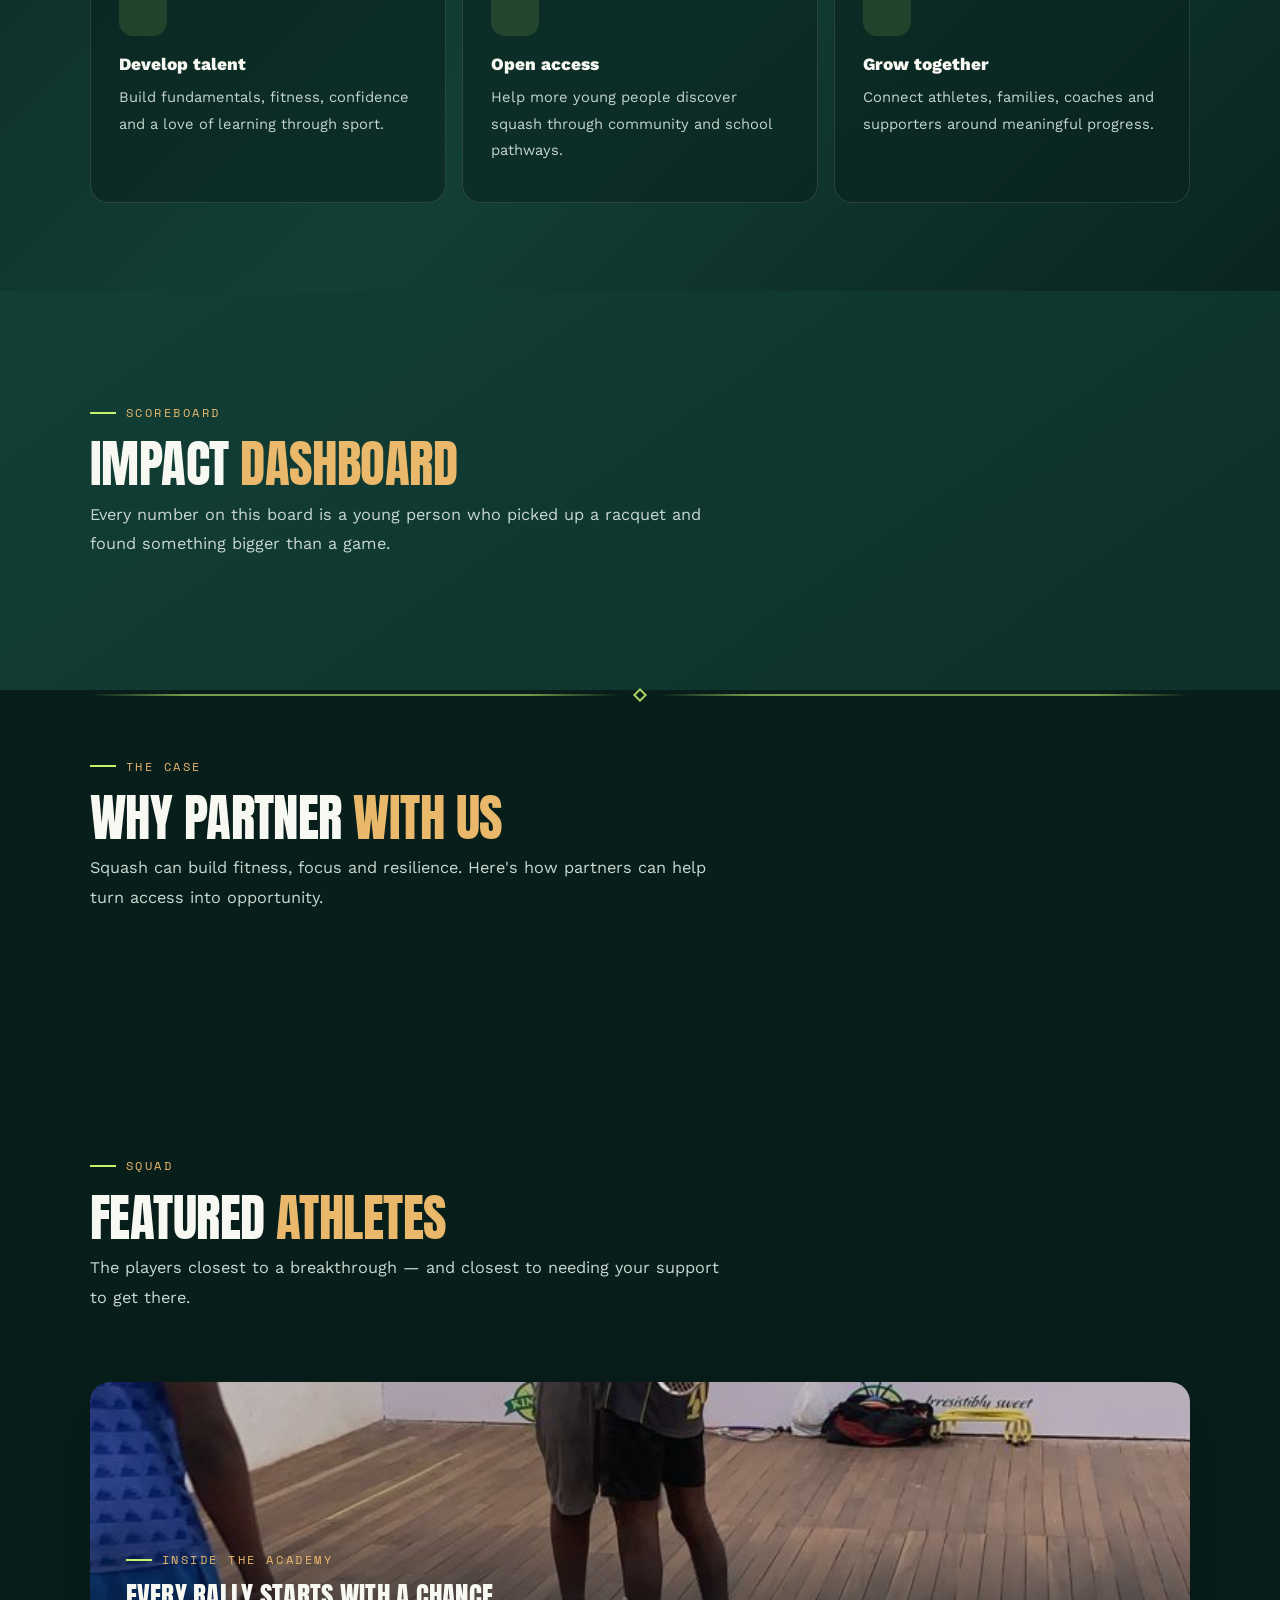
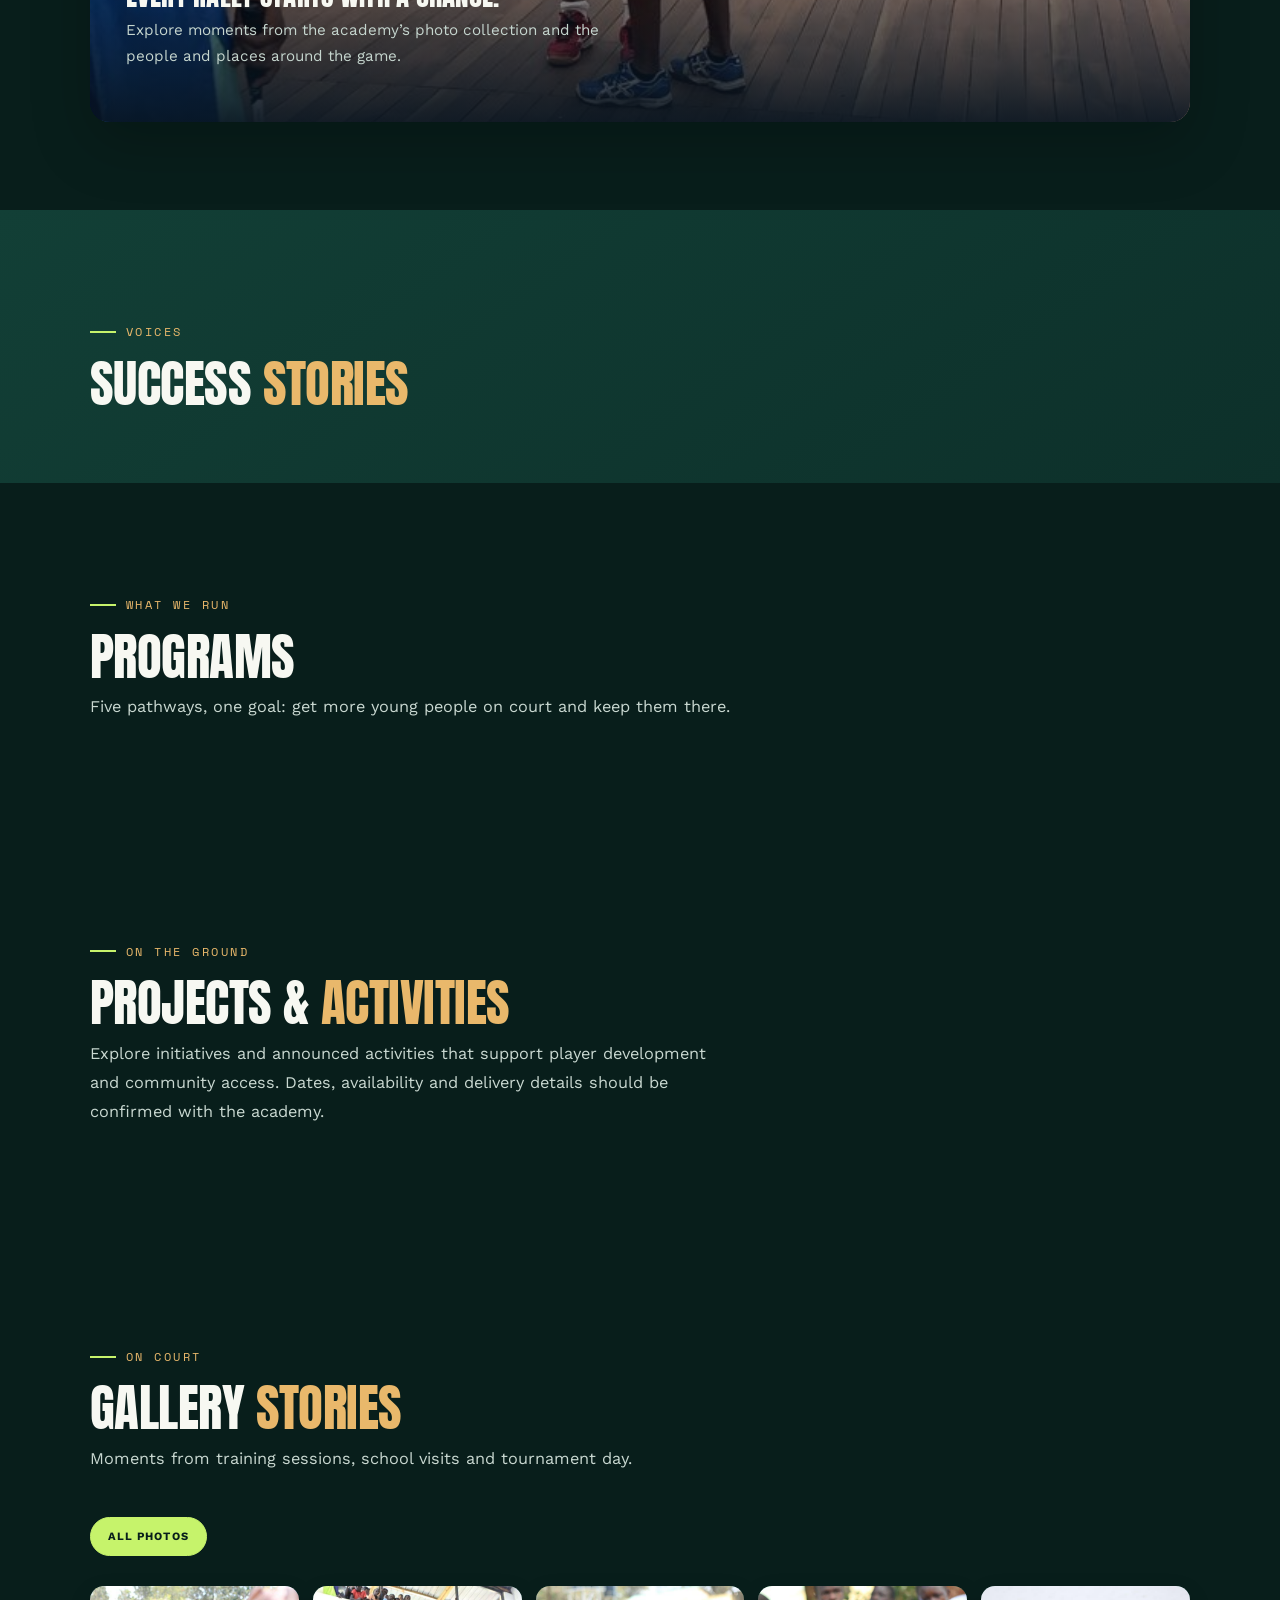
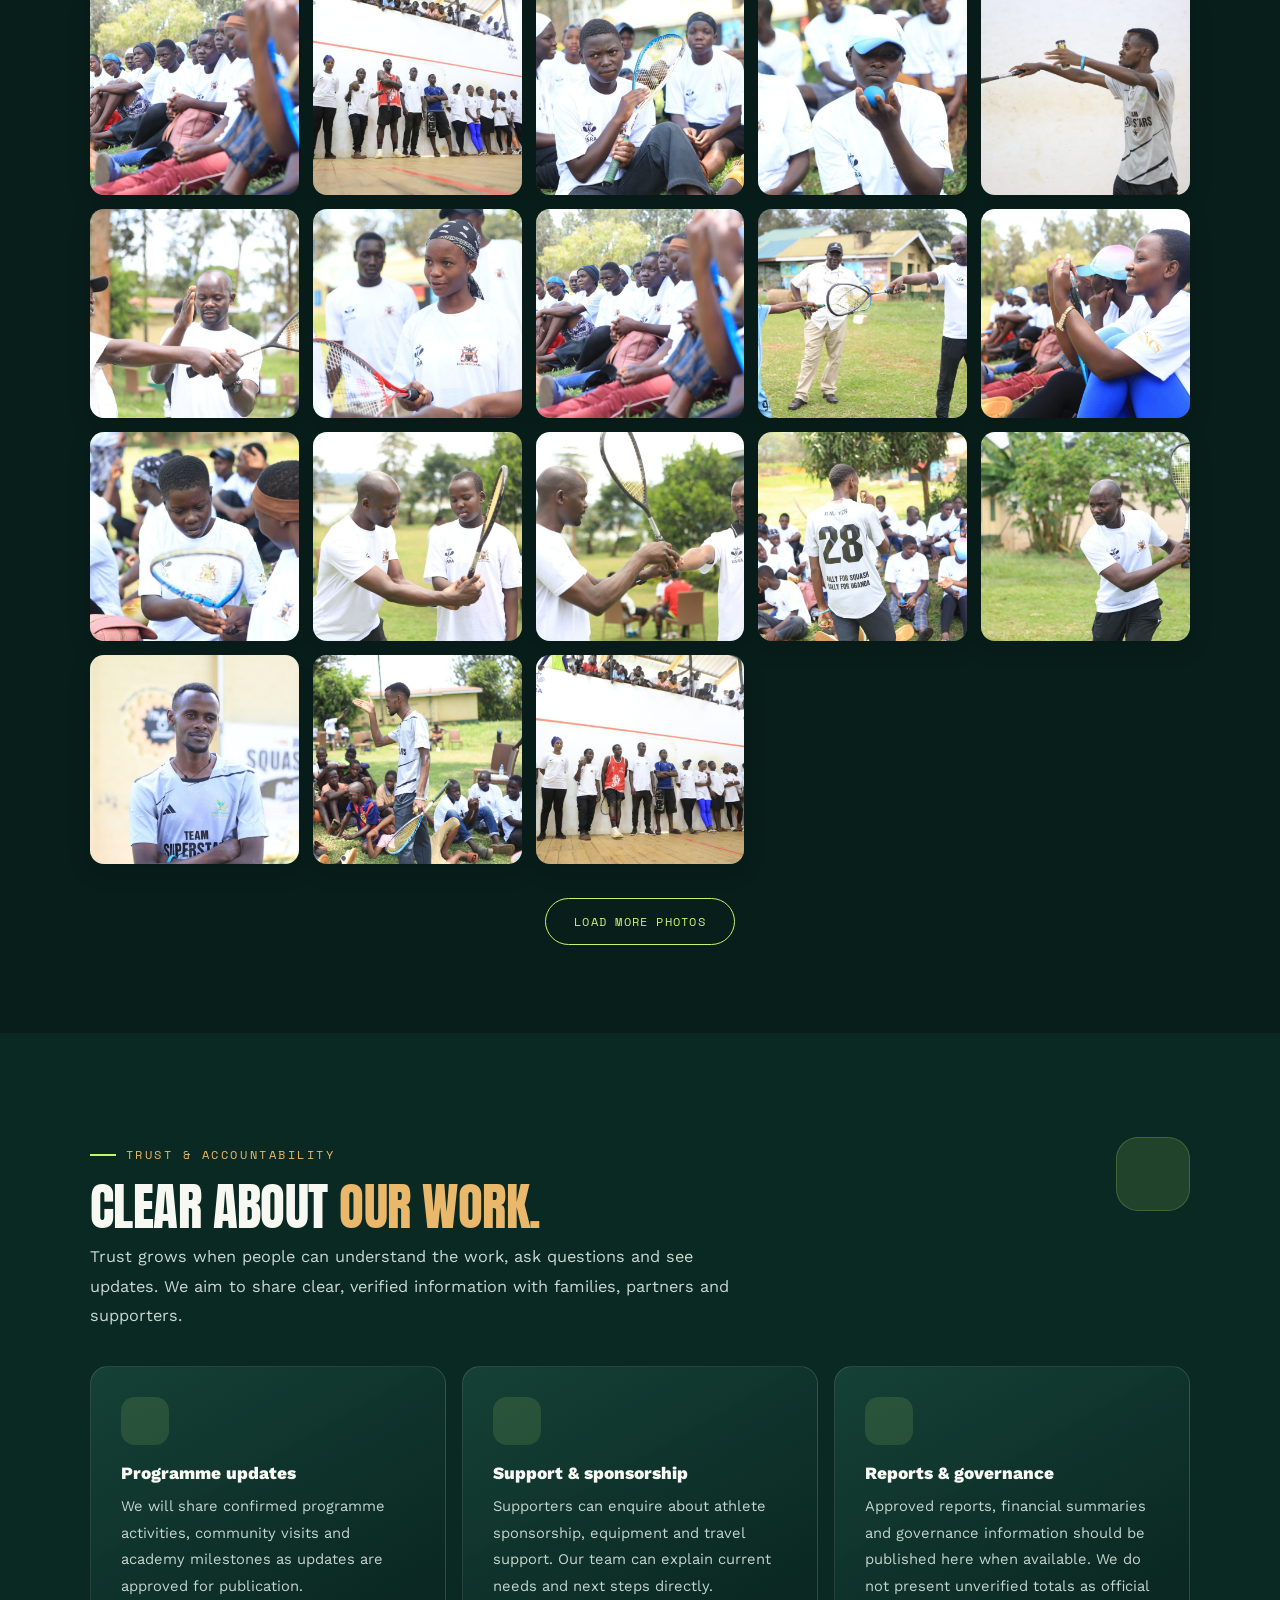
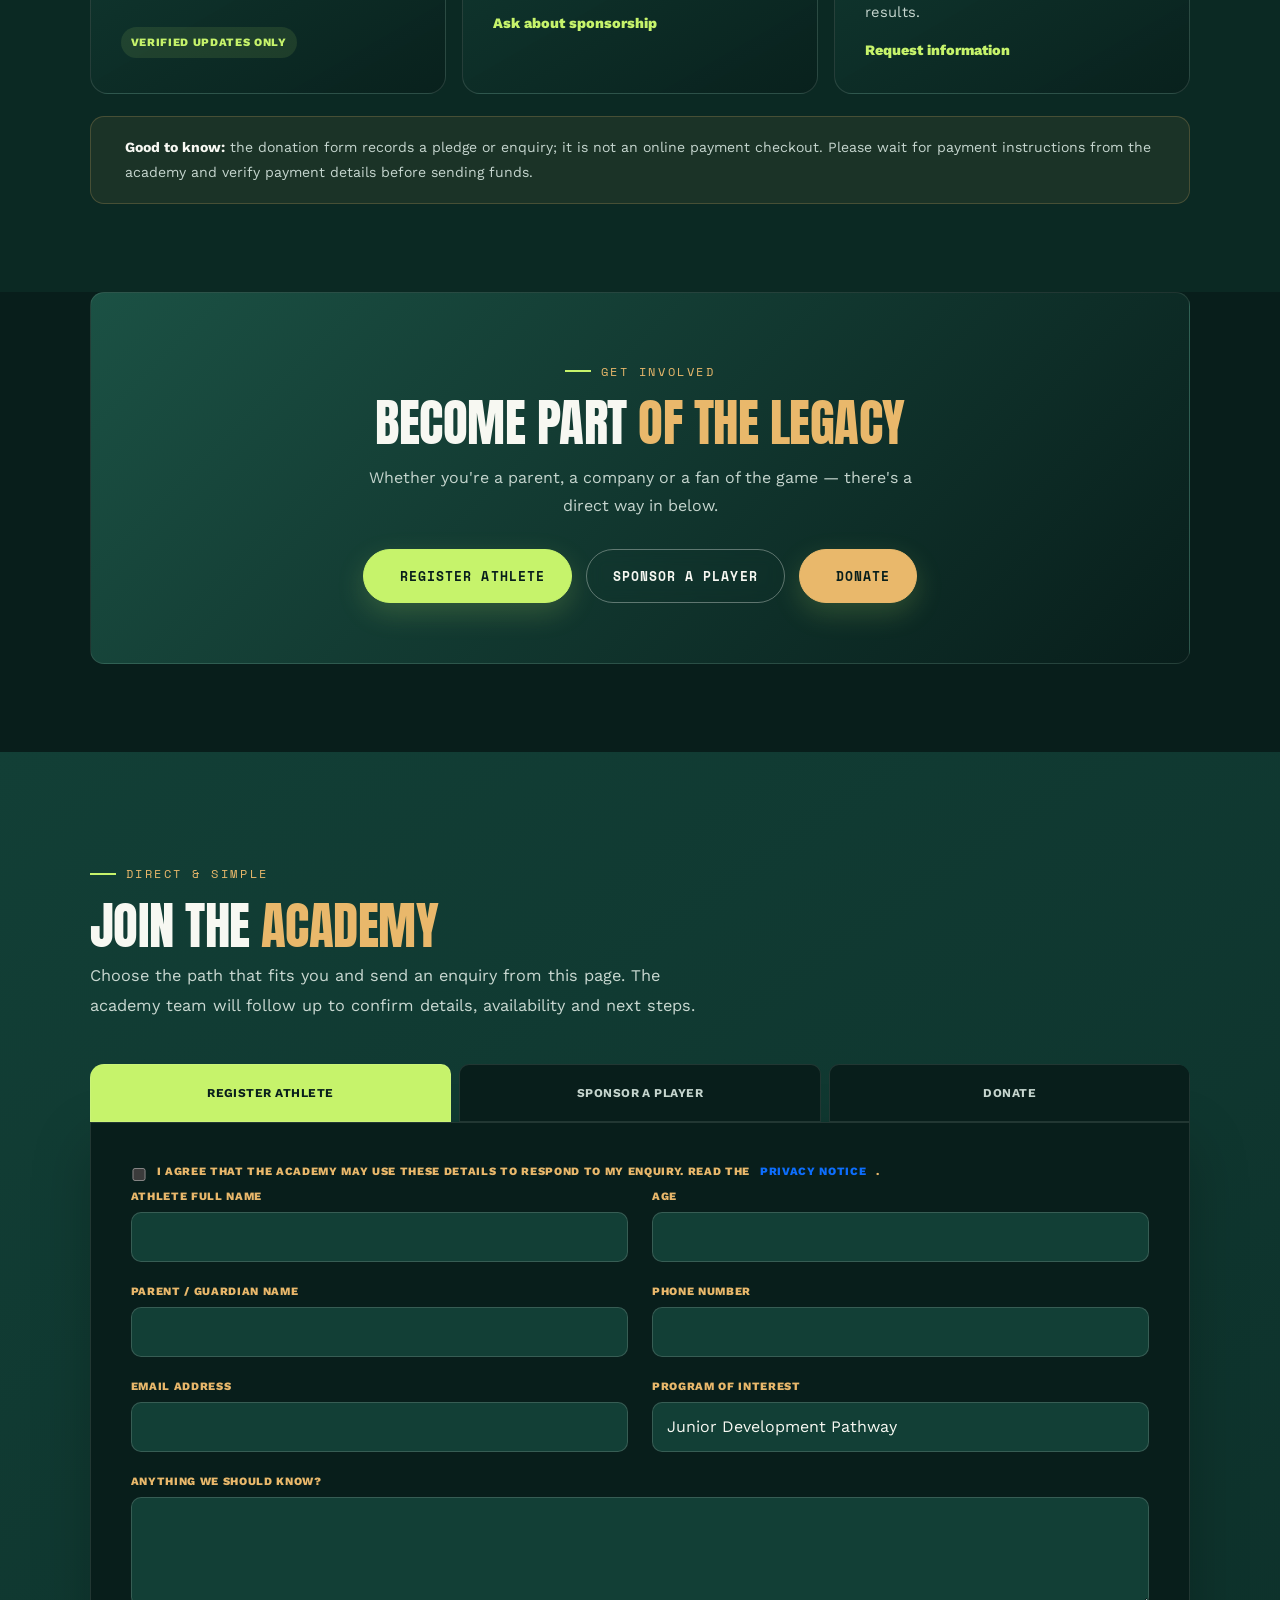
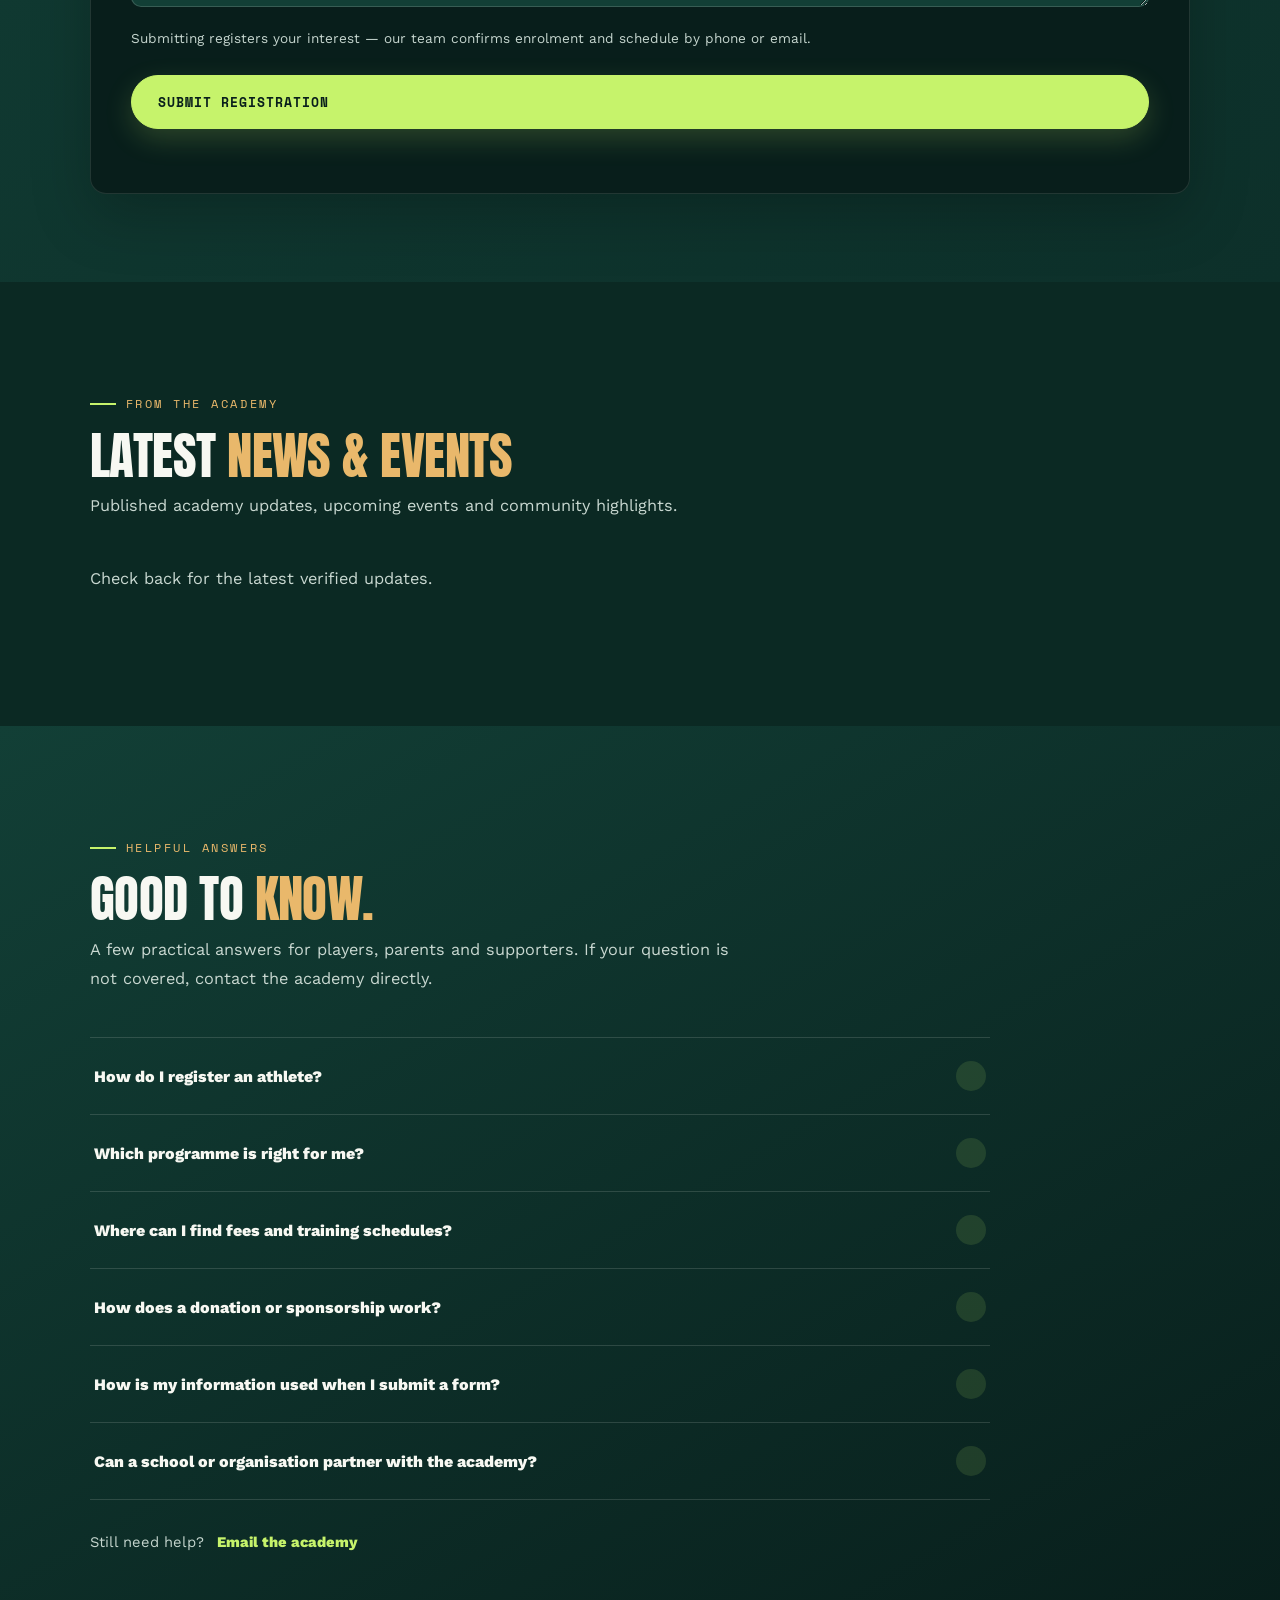
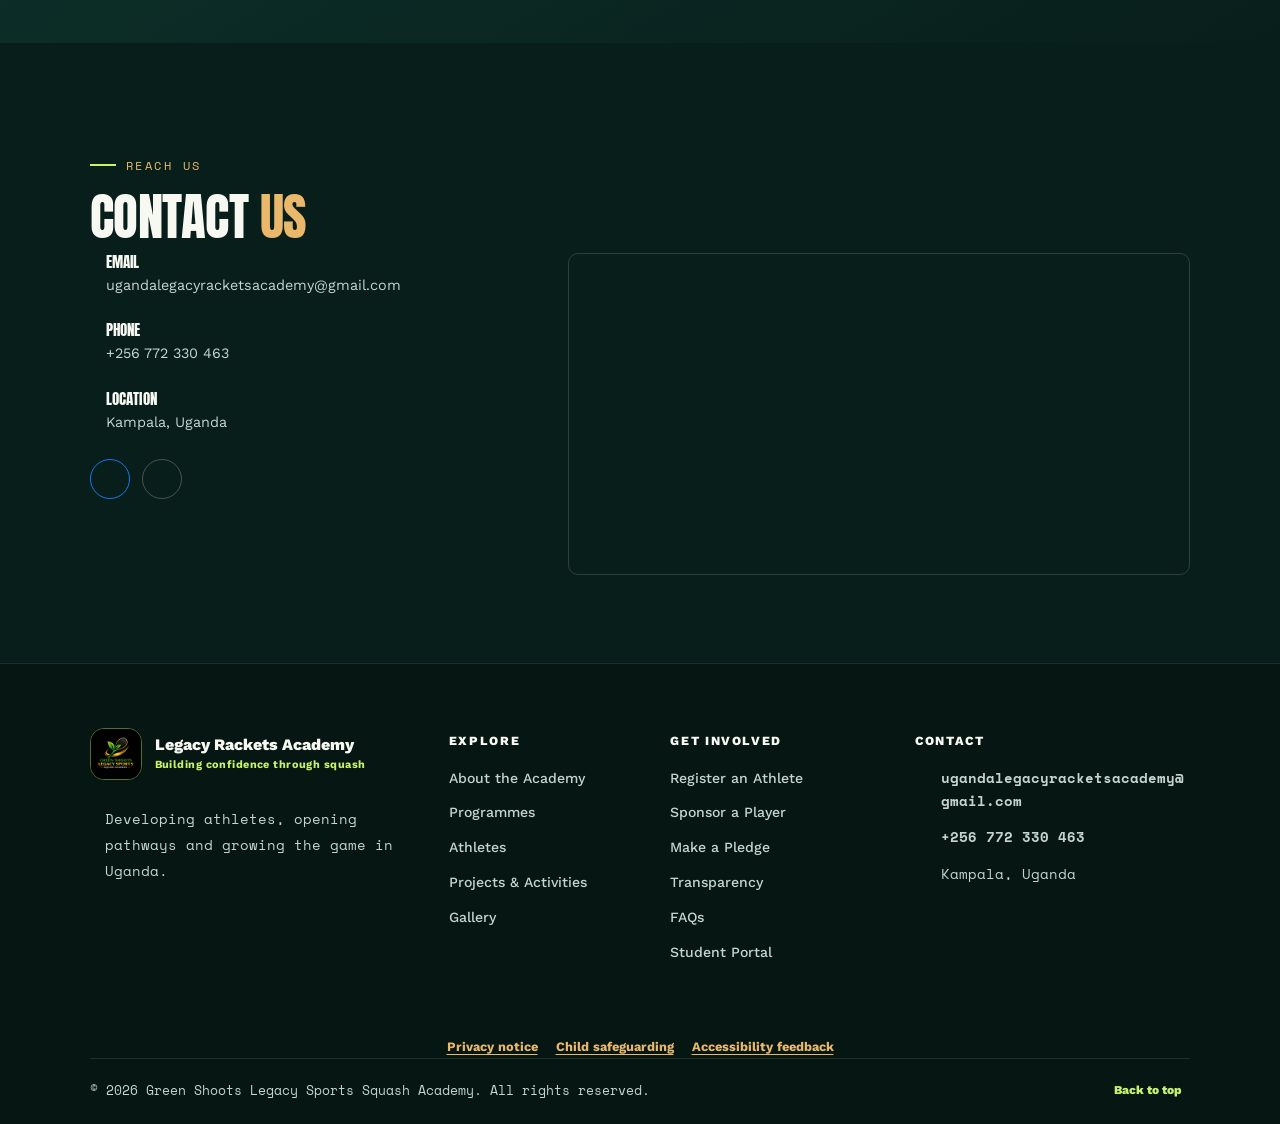
==== commit 8a82cdce: "Add Facebook link with brand styling" ====
--- a/index.html
+++ b/index.html
@@ -521,6 +521,8 @@
   display:flex;align-items:center;justify-content:center;color:var(--line-white);transition:all .2s ease;
 }
 .social-row a:hover{background:var(--service-red);border-color:var(--service-red);}
+.social-row a#socialFacebook{color:#1877F2;border-color:#1877F2;}
+.social-row a#socialFacebook:hover{background:#1877F2;border-color:#1877F2;color:#fff;}
 
 /* ============= FOOTER ============= */
 footer{
@@ -1531,7 +1533,7 @@
 <div class="contact-info-item"><i class="fa-solid fa-phone"></i><div><h4>Phone</h4><p><a href="tel:+256772330463" style="color:var(--chalk);" id="contactPhoneLink">+256 772 330 463</a></p></div></div>
 <div class="contact-info-item"><i class="fa-solid fa-location-dot"></i><div><h4>Location</h4><p id="contactLocation">Kampala, Uganda</p></div></div>
 <div class="social-row">
-<a href="#" aria-label="Facebook" id="socialFacebook" hidden><i class="fa-brands fa-facebook-f"></i></a>
+<a href="https://www.facebook.com/share/14w2rDfQWmw/" aria-label="Facebook" id="socialFacebook" target="_blank" rel="noopener noreferrer"><i class="fa-brands fa-facebook-f" aria-hidden="true"></i></a>
 <a href="#" aria-label="Instagram" id="socialInstagram" hidden><i class="fa-brands fa-instagram"></i></a>
 <a href="#" aria-label="X" id="socialX" hidden><i class="fa-brands fa-x-twitter"></i></a>
 <a href="https://wa.me/256772330463" aria-label="WhatsApp" id="socialWhatsapp"><i class="fa-brands fa-whatsapp"></i></a>
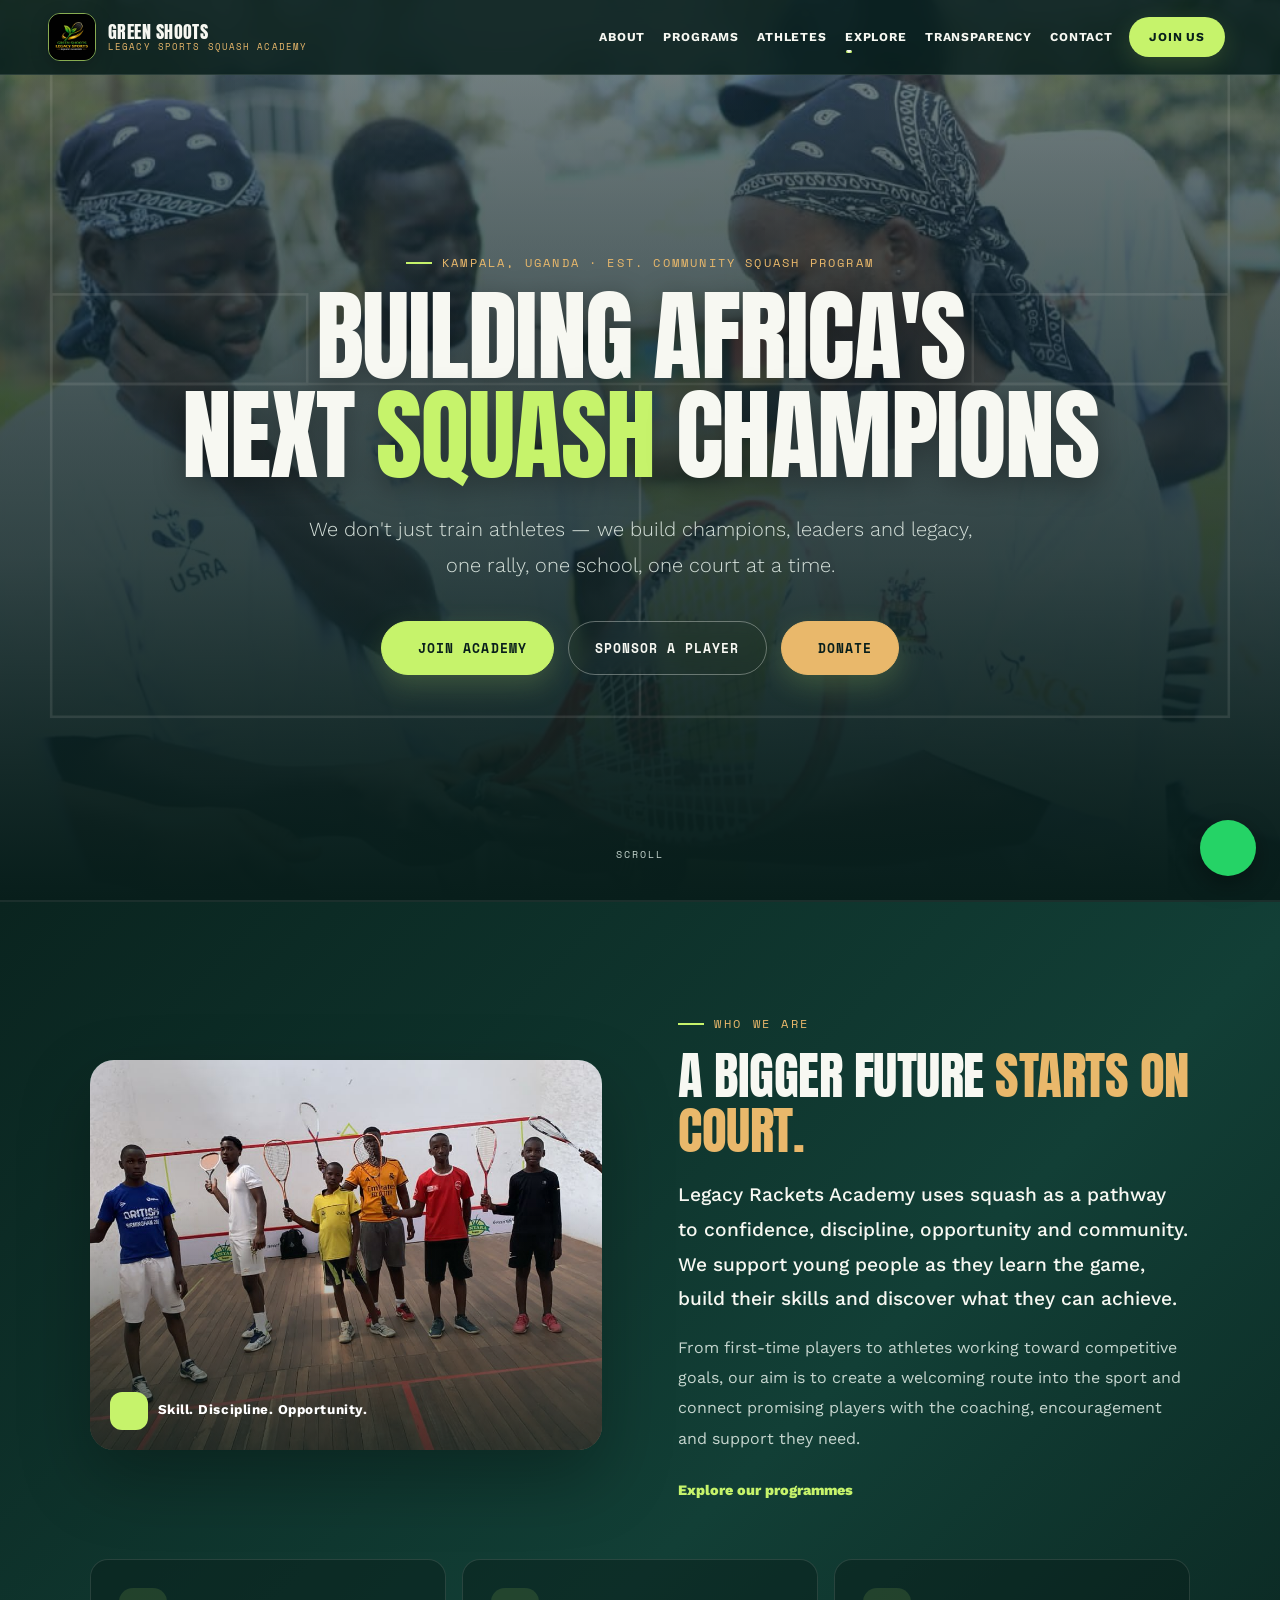
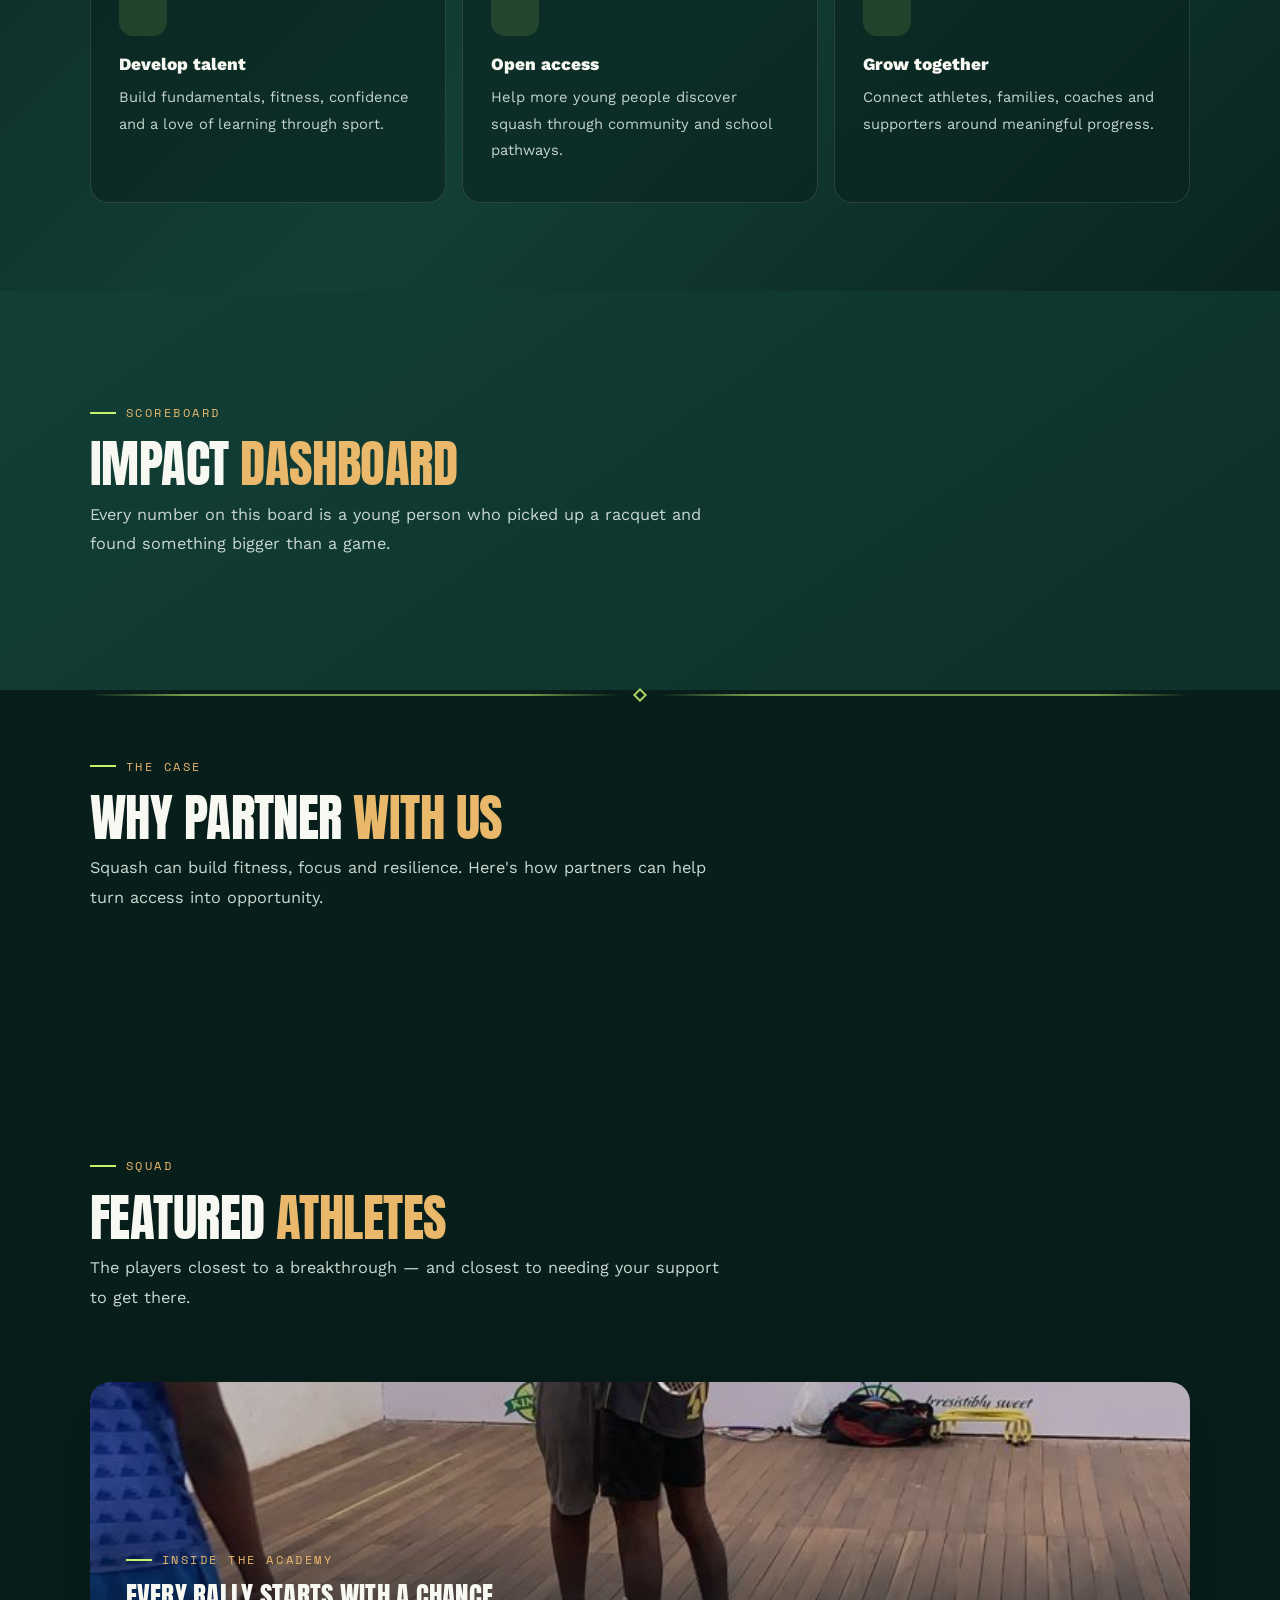
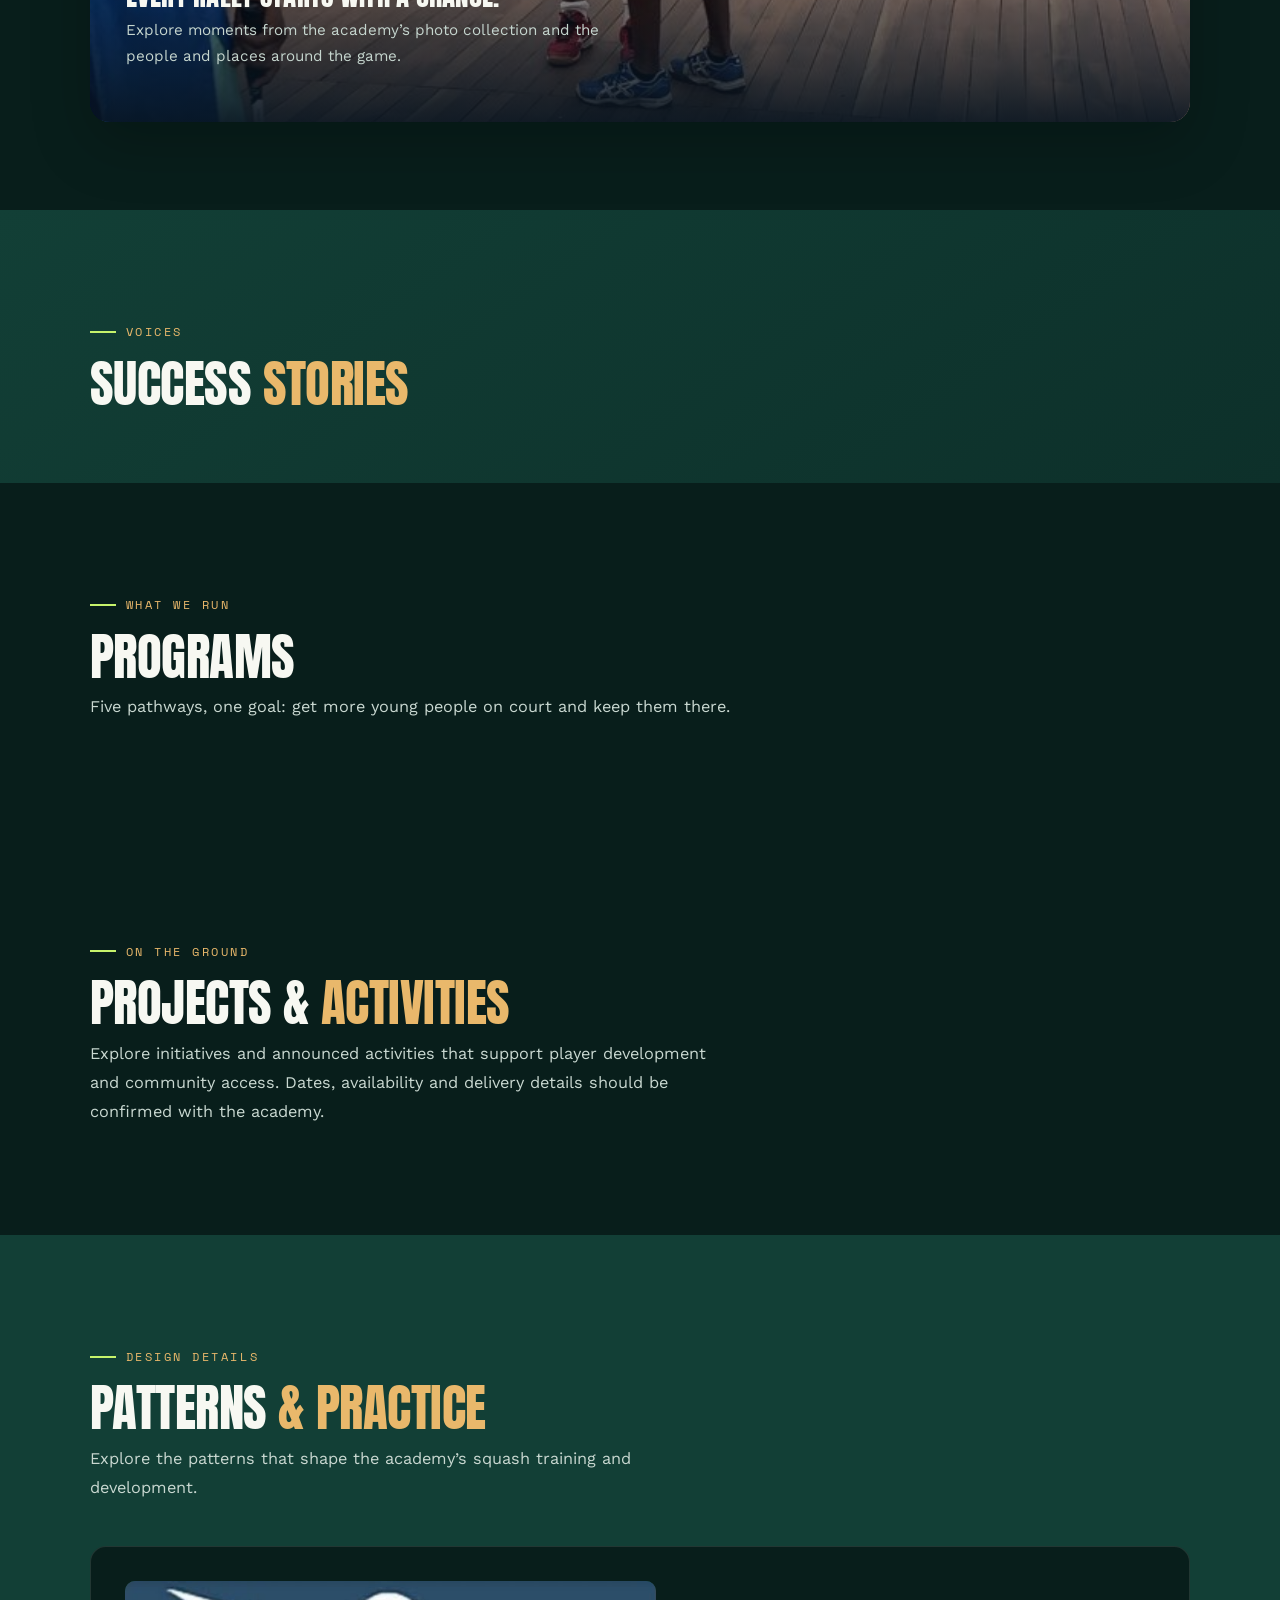
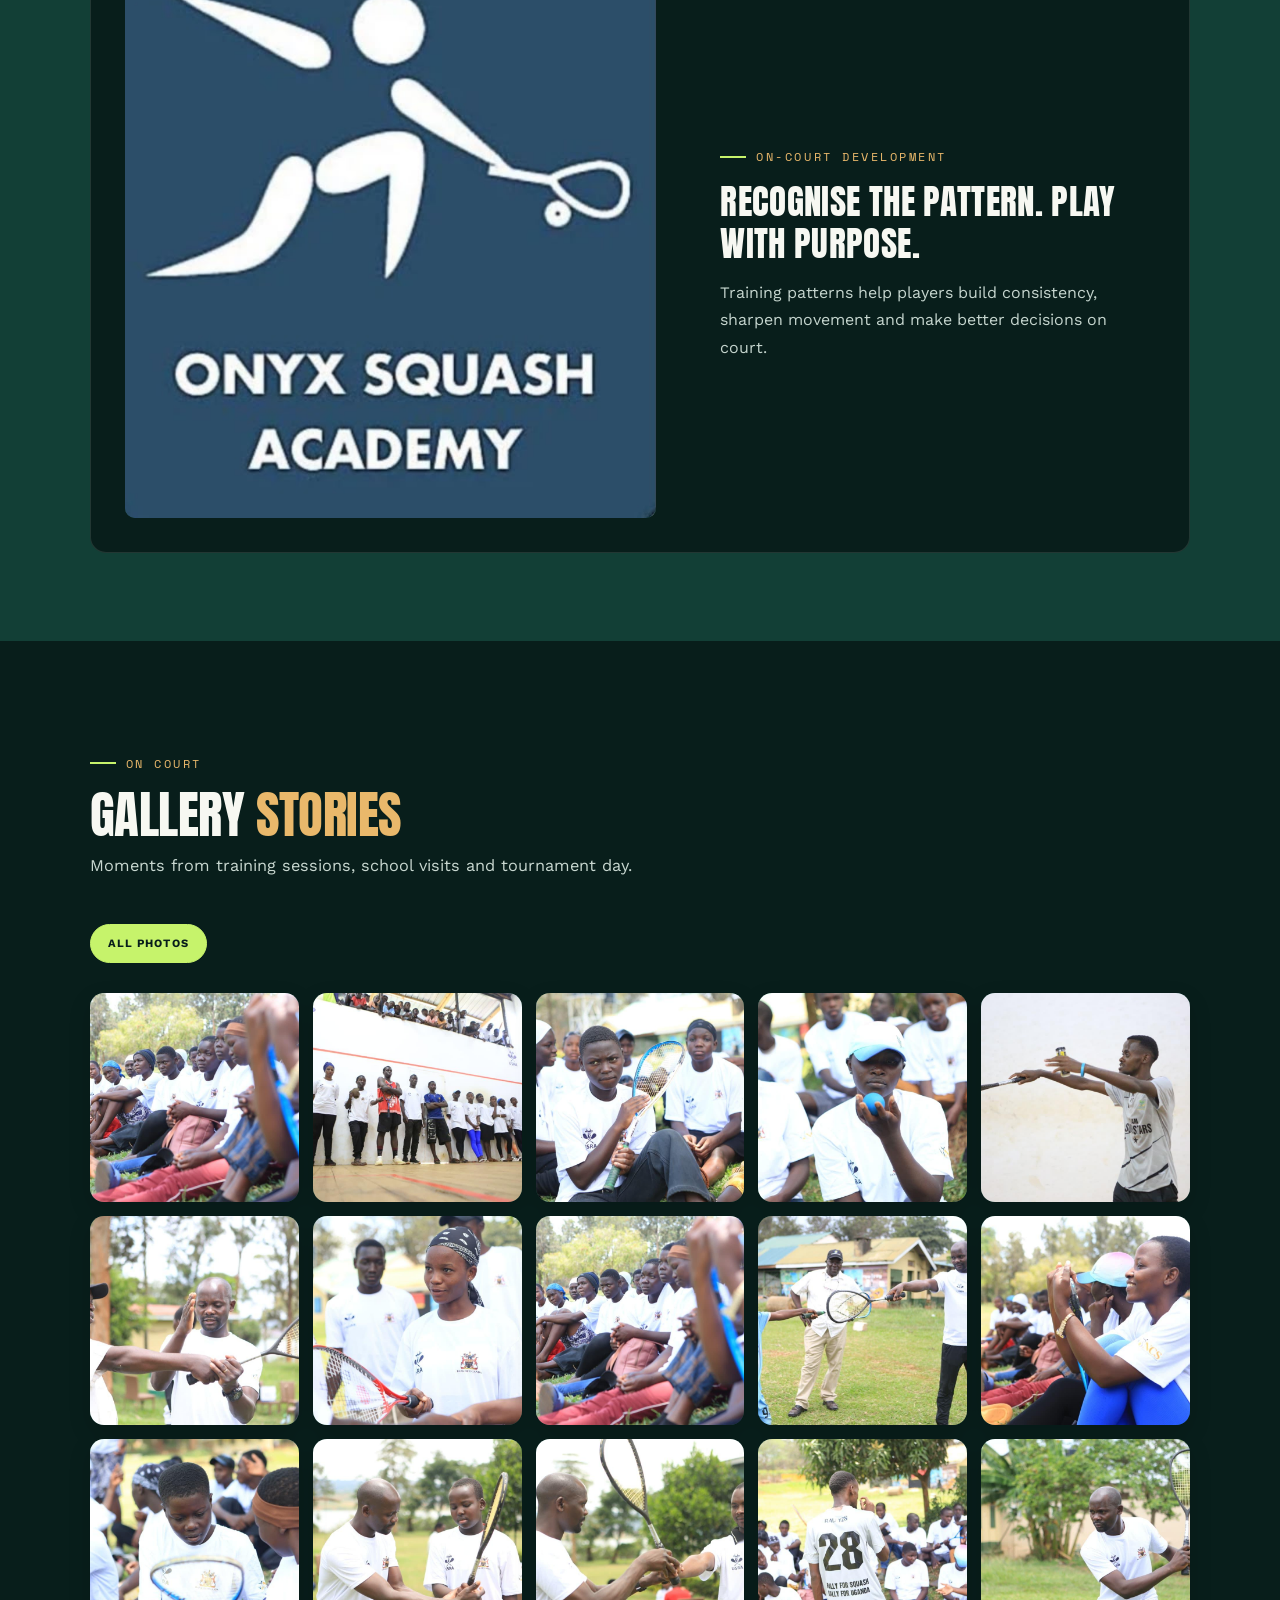
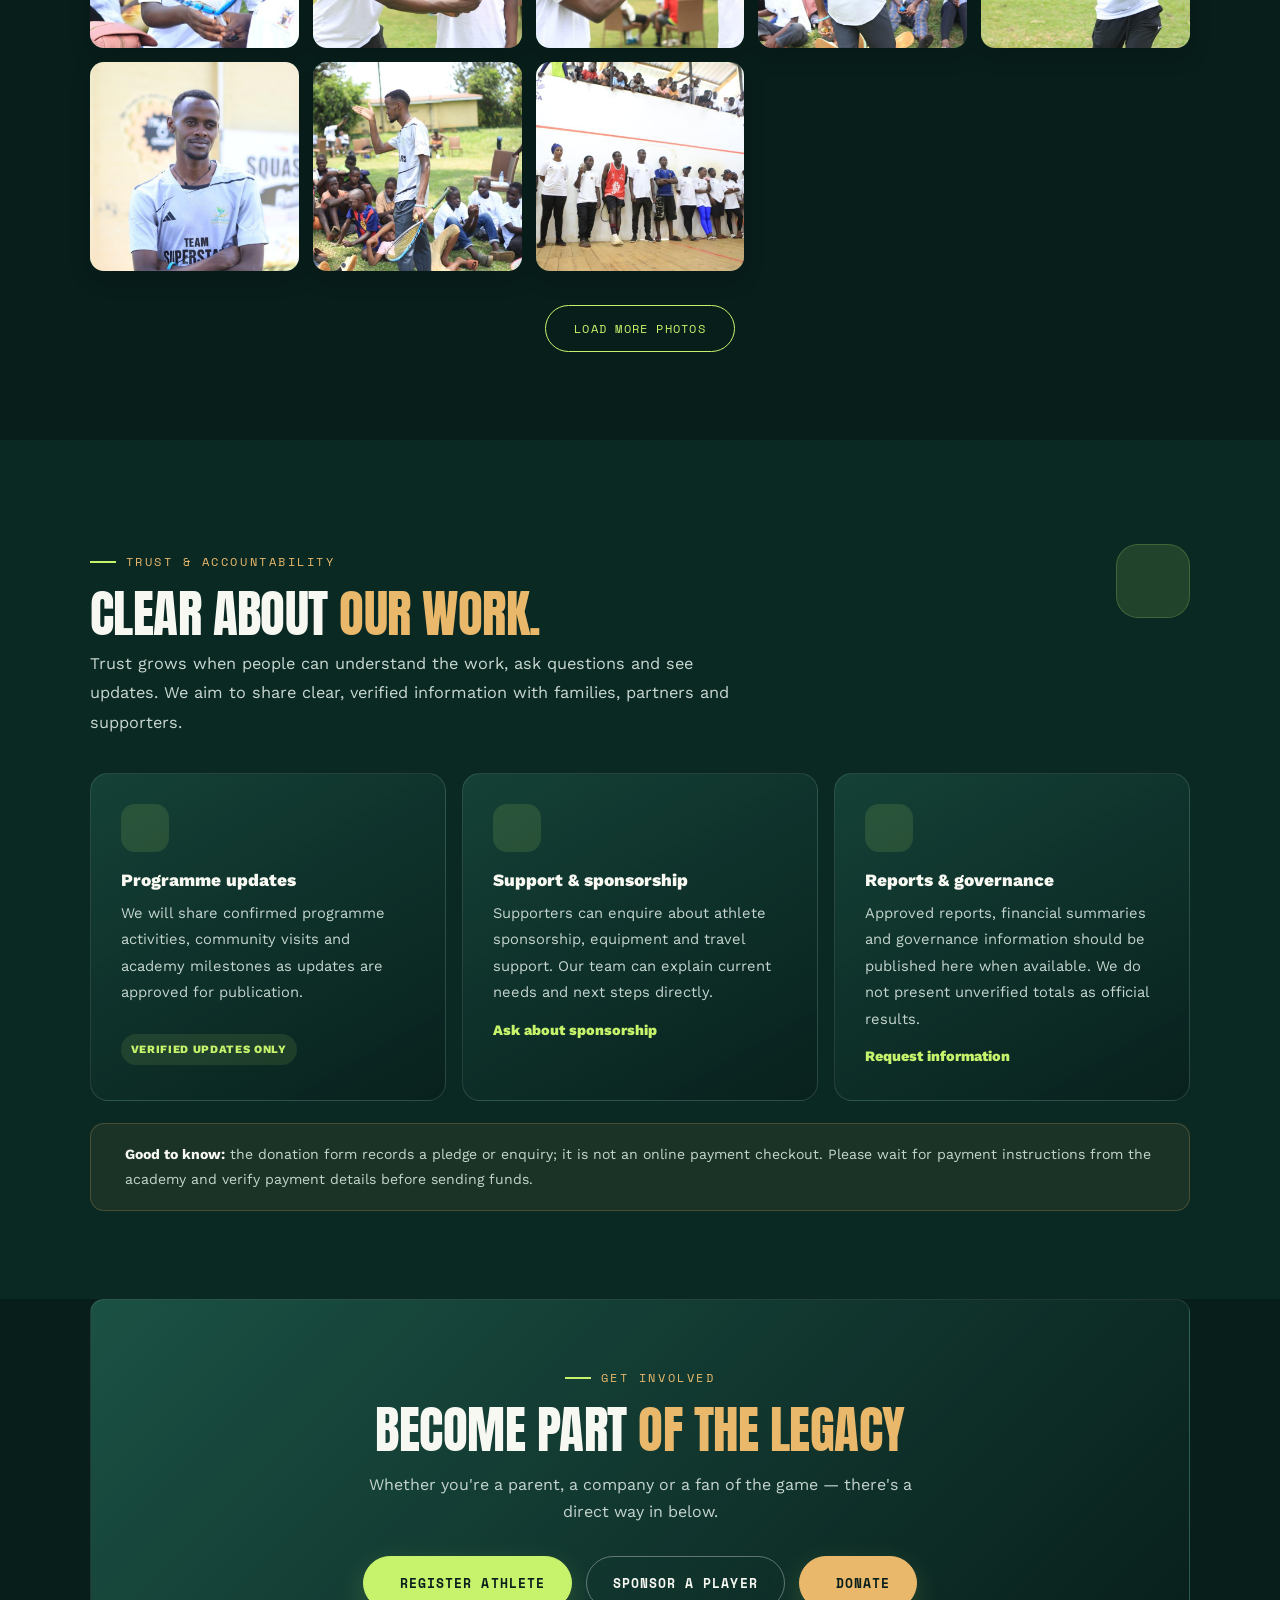
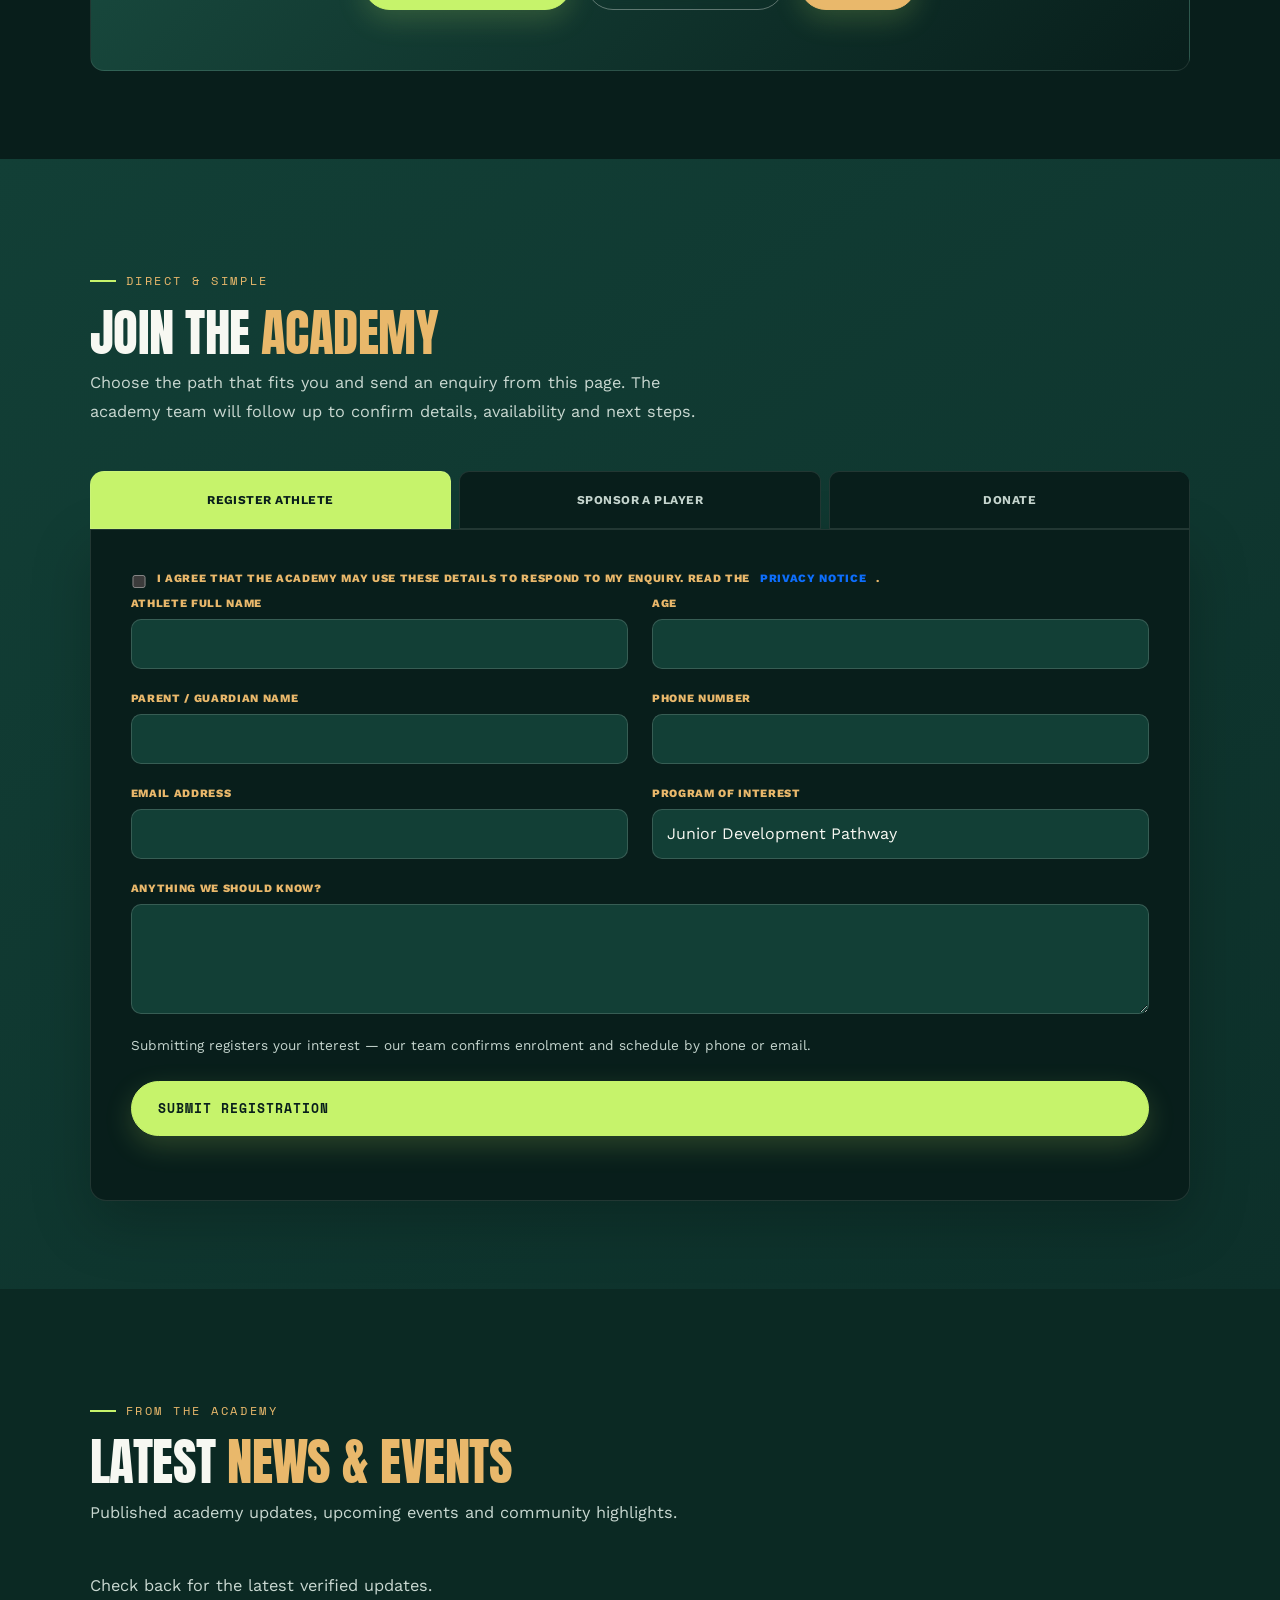
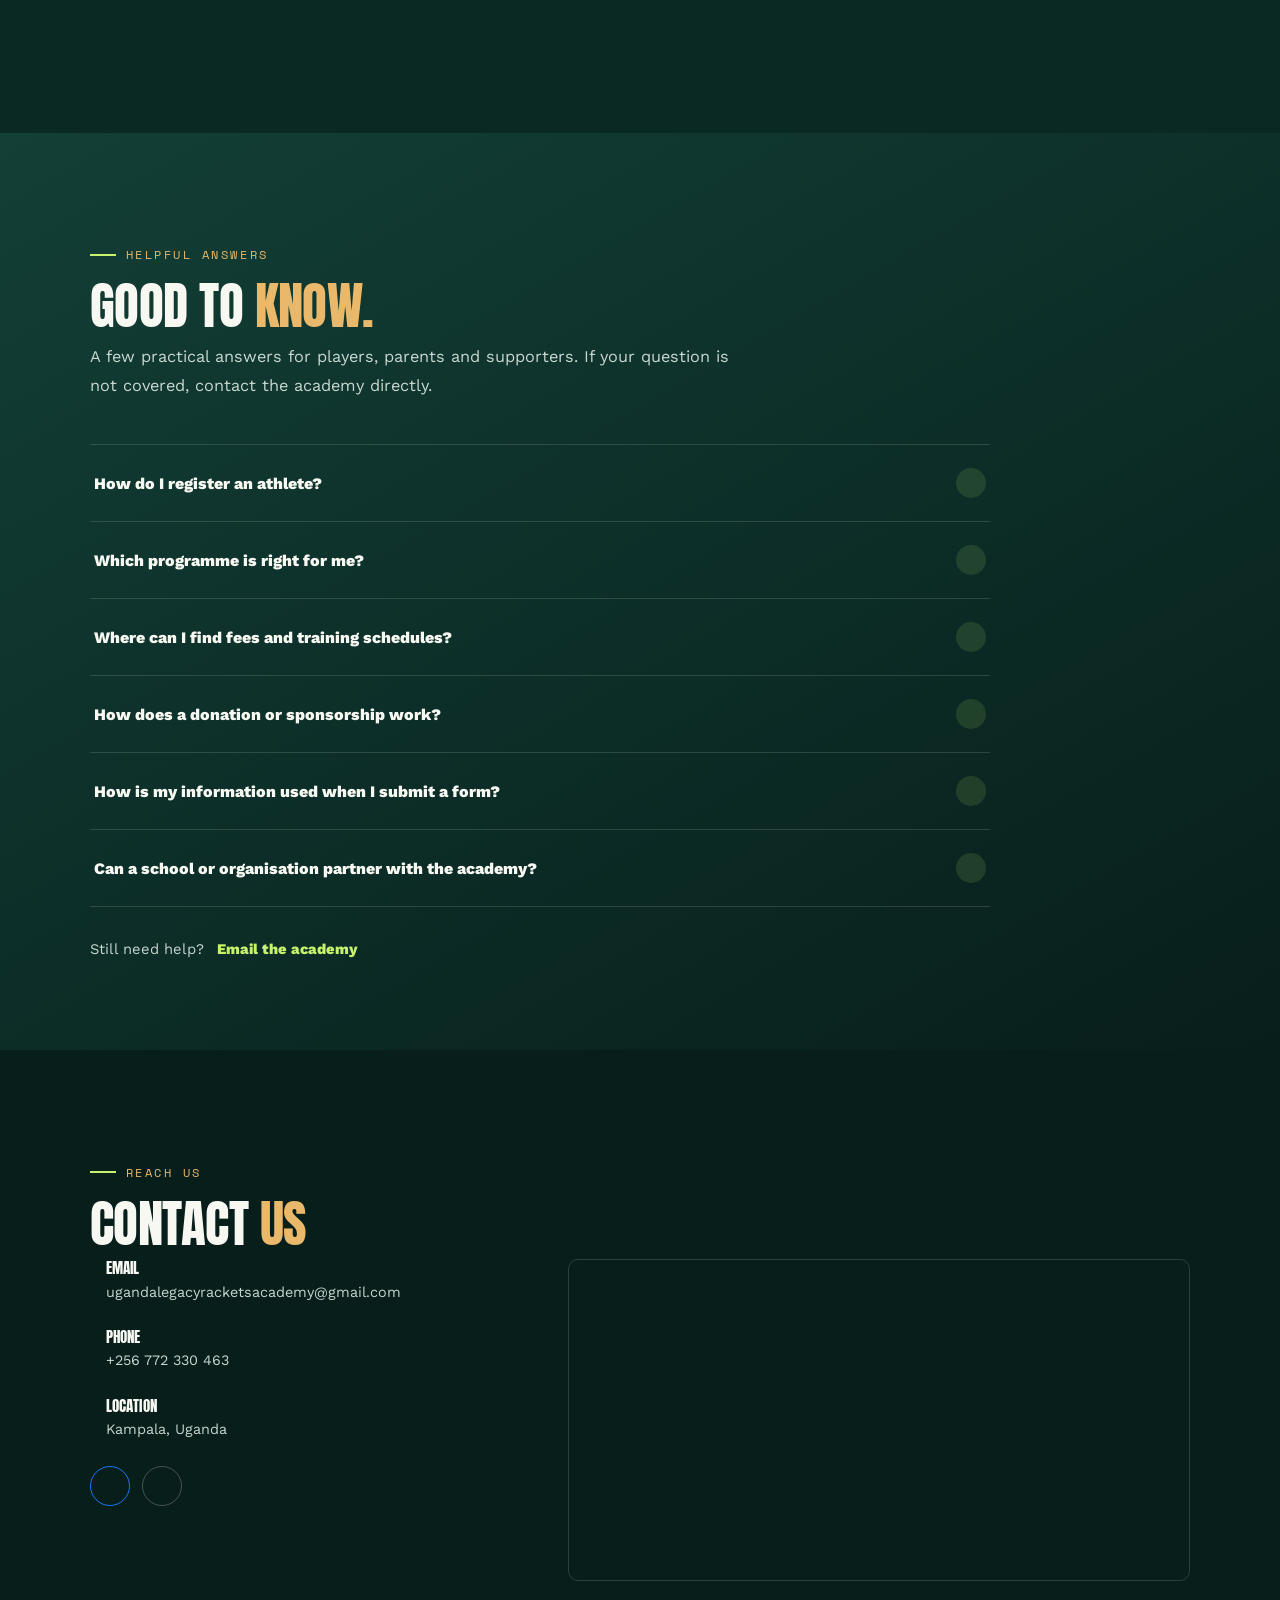
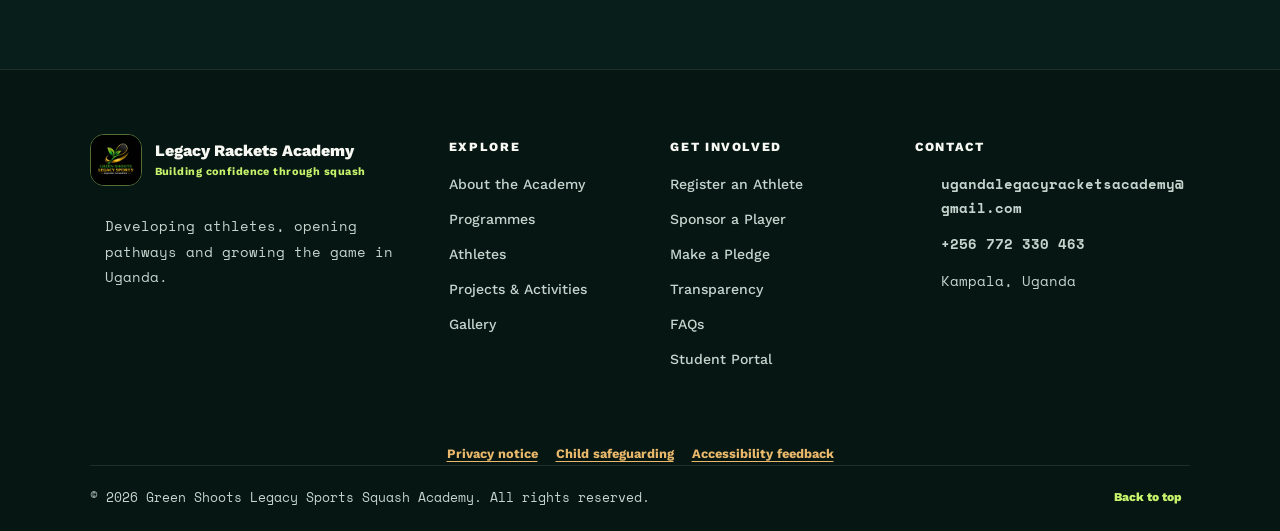
==== commit a3cea590: "Add Patterns section with pattern.jpeg" ====
--- a/index.html
+++ b/index.html
@@ -406,6 +406,19 @@
 .icon-card i{font-size:1.5rem;color:var(--amber);margin-bottom:16px;display:block;}
 .icon-card h4{color:var(--line-white);font-size:1.08rem;margin-bottom:10px;}
 .icon-card p{color:var(--chalk);font-size:.88rem;margin:0;}
+
+/* ============= PATTERNS ============= */
+#patterns{background:var(--court-blue);}
+.pattern-showcase{
+  display:grid;grid-template-columns:minmax(0,1.1fr) minmax(260px,.9fr);
+  gap:clamp(24px,5vw,64px);align-items:center;
+  padding:clamp(18px,3vw,34px);border:1px solid var(--surface-border,rgba(247,248,242,.11));
+  border-radius:16px;background:var(--court-blue-deep);
+}
+.pattern-showcase img{display:block;width:100%;height:auto;max-height:560px;object-fit:contain;border-radius:10px;background:var(--court-blue-mid);}
+.pattern-showcase h3{font-size:clamp(1.5rem,3vw,2.2rem);color:var(--line-white);margin-bottom:14px;}
+.pattern-showcase p{color:var(--chalk);margin:0;max-width:480px;}
+@media(max-width:768px){.pattern-showcase{grid-template-columns:1fr;}.pattern-showcase img{max-height:420px;}}
 
 /* ============= GALLERY ============= */
 #gallery{background:var(--court-blue-deep);}
@@ -1040,6 +1053,21 @@
 <p class="section-lede">Explore initiatives and announced activities that support player development and community access. Dates, availability and delivery details should be confirmed with the academy.</p>
 
 <div class="row g-4" id="projectsGrid" data-aos="fade-up"></div>
+</section>
+
+<!-- PATTERNS -->
+<section id="patterns">
+  <span class="eyebrow">Design Details</span>
+  <h2 class="section-title">Patterns <span>&amp; Practice</span></h2>
+  <p class="section-lede">Explore the patterns that shape the academy’s squash training and development.</p>
+  <div class="pattern-showcase" data-aos="fade-up">
+    <img src="img/pattern.jpeg" alt="Legacy Rackets Academy patterns" loading="lazy">
+    <div>
+      <span class="eyebrow">On-Court Development</span>
+      <h3>Recognise the pattern. Play with purpose.</h3>
+      <p>Training patterns help players build consistency, sharpen movement and make better decisions on court.</p>
+    </div>
+  </div>
 </section>
 
 <!-- GALLERY -->
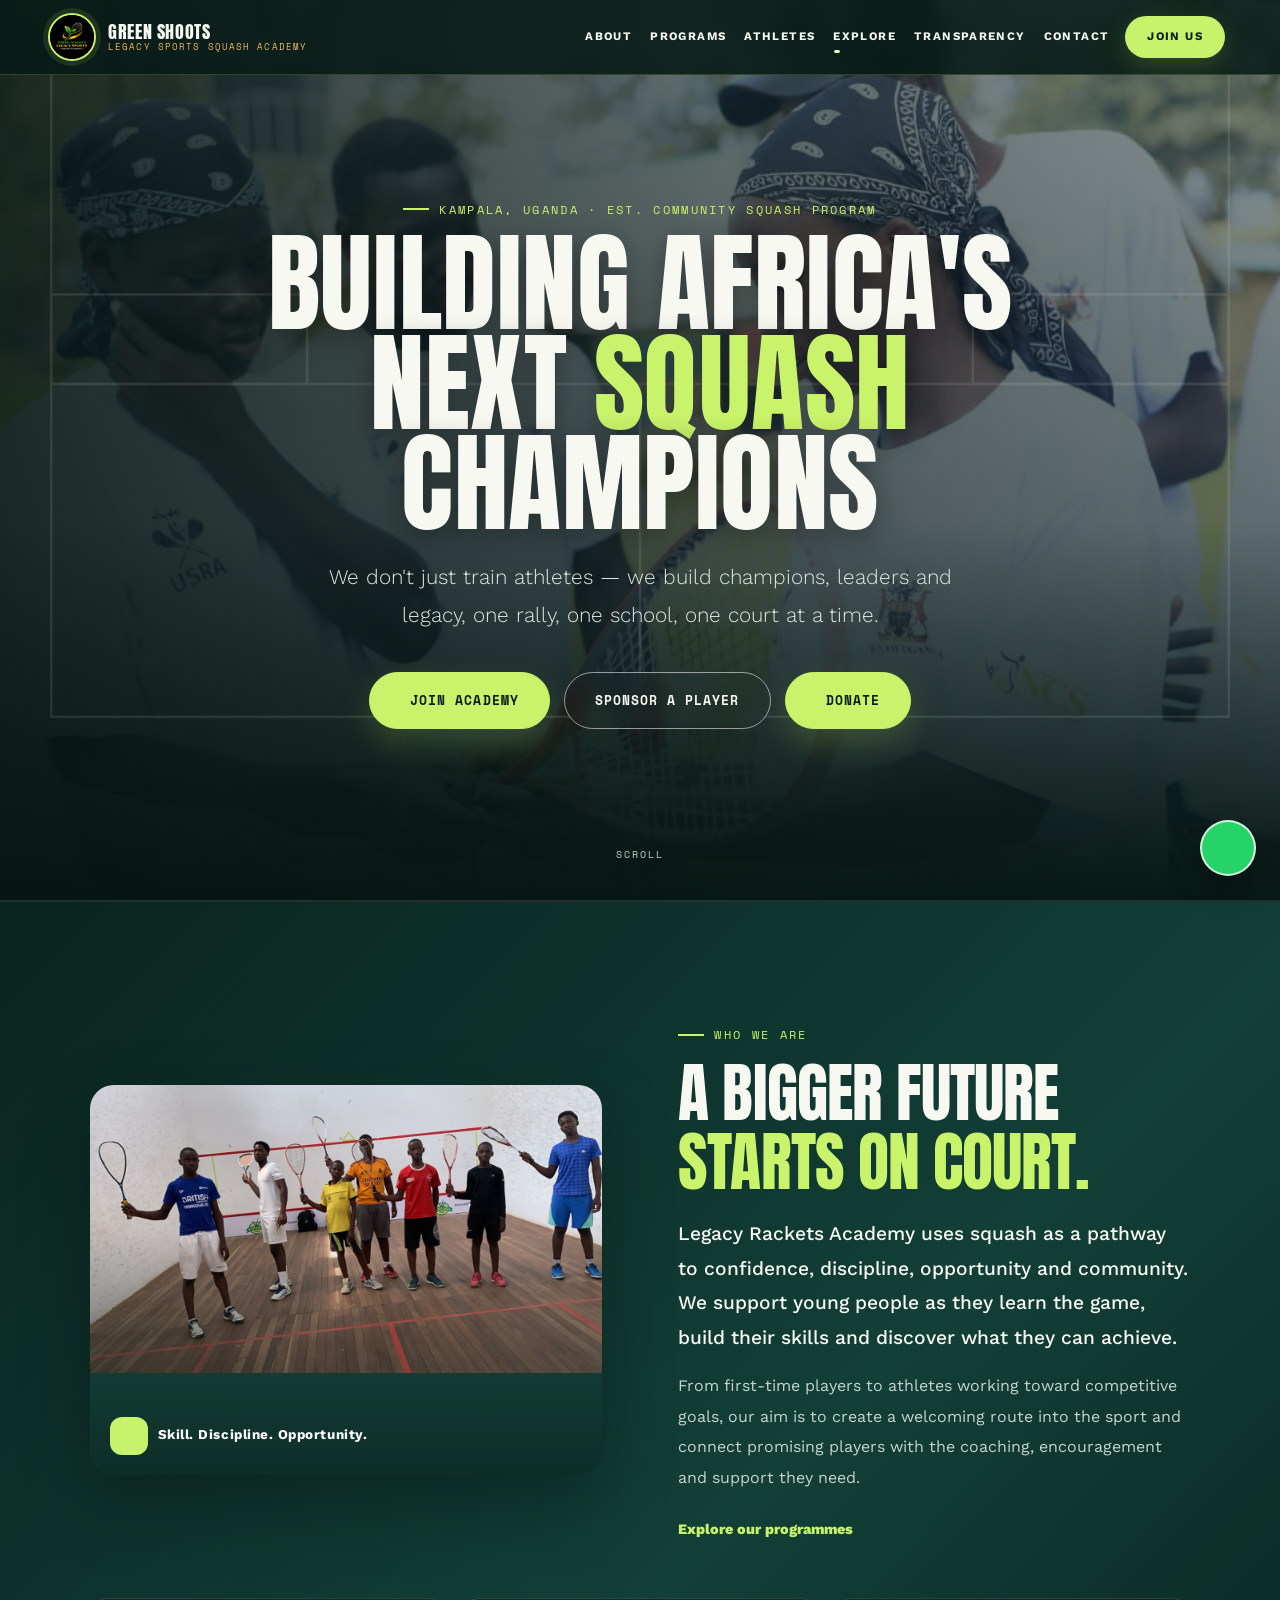
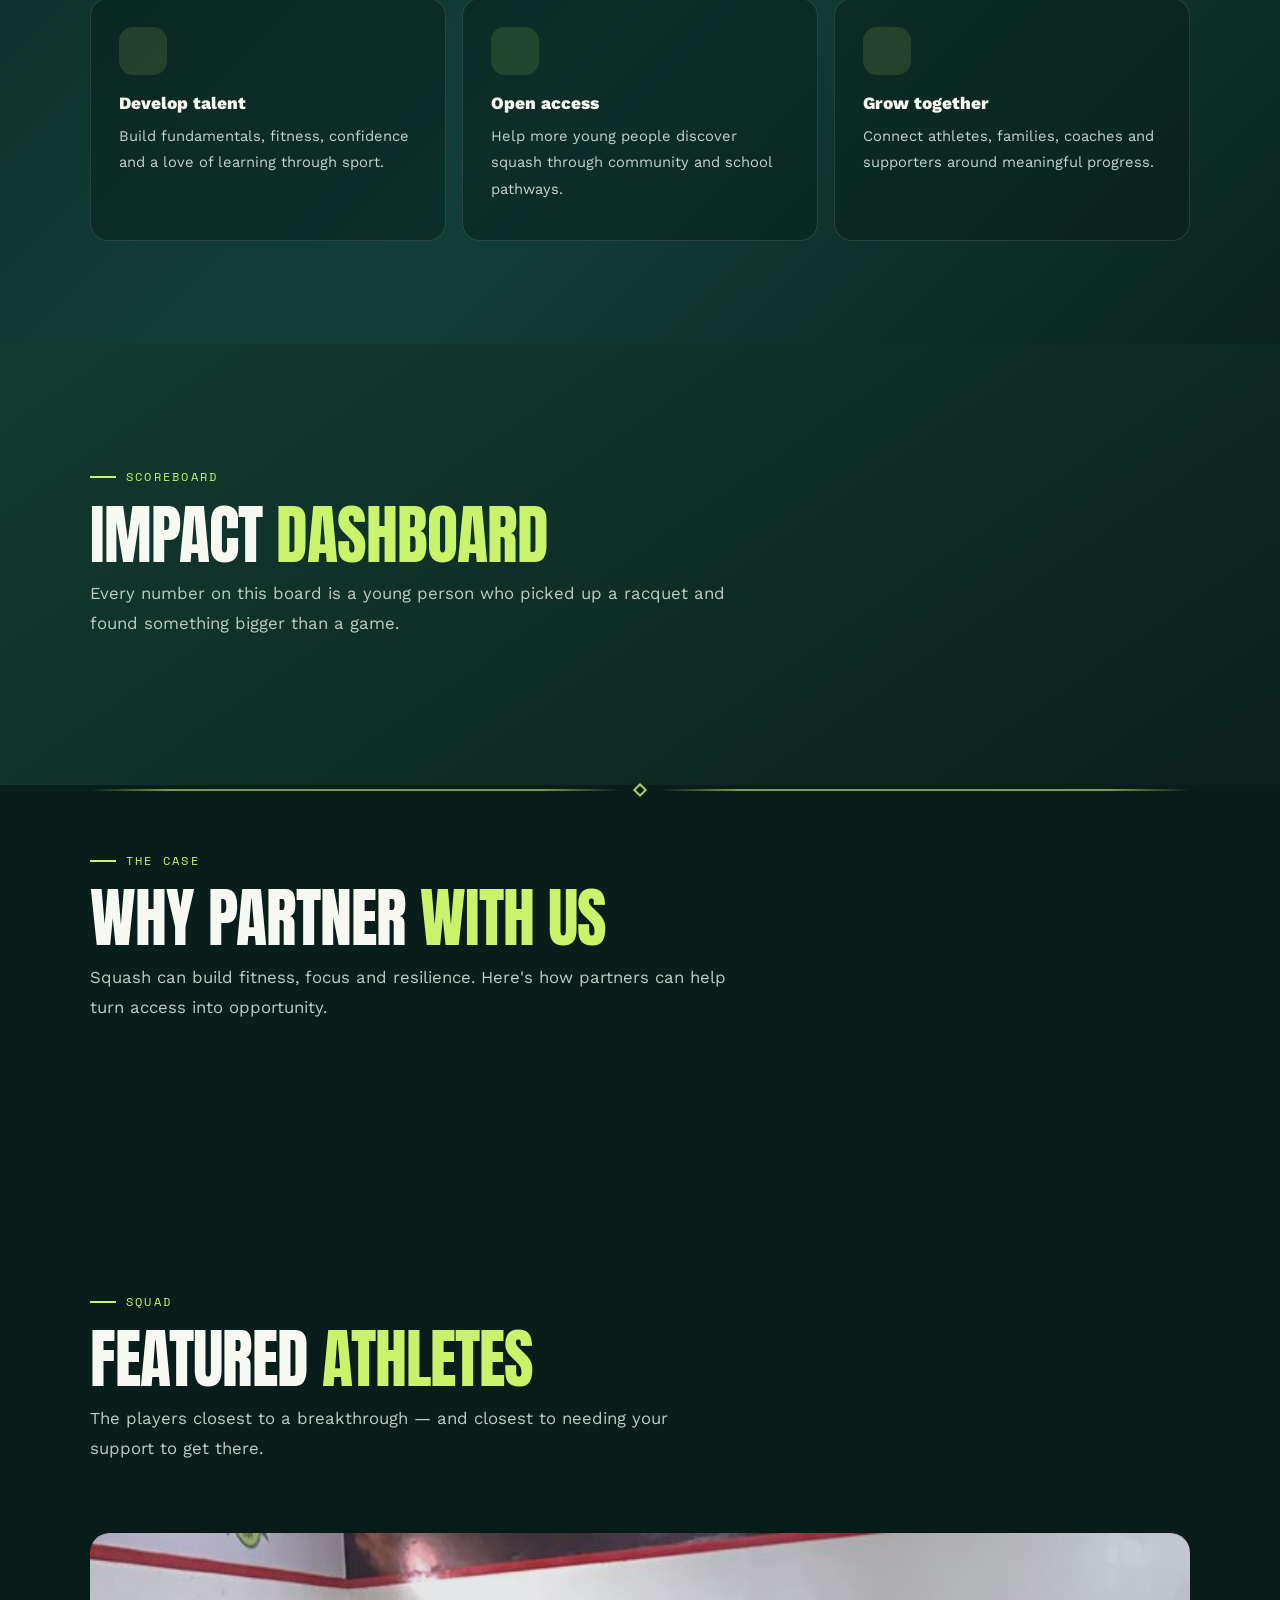
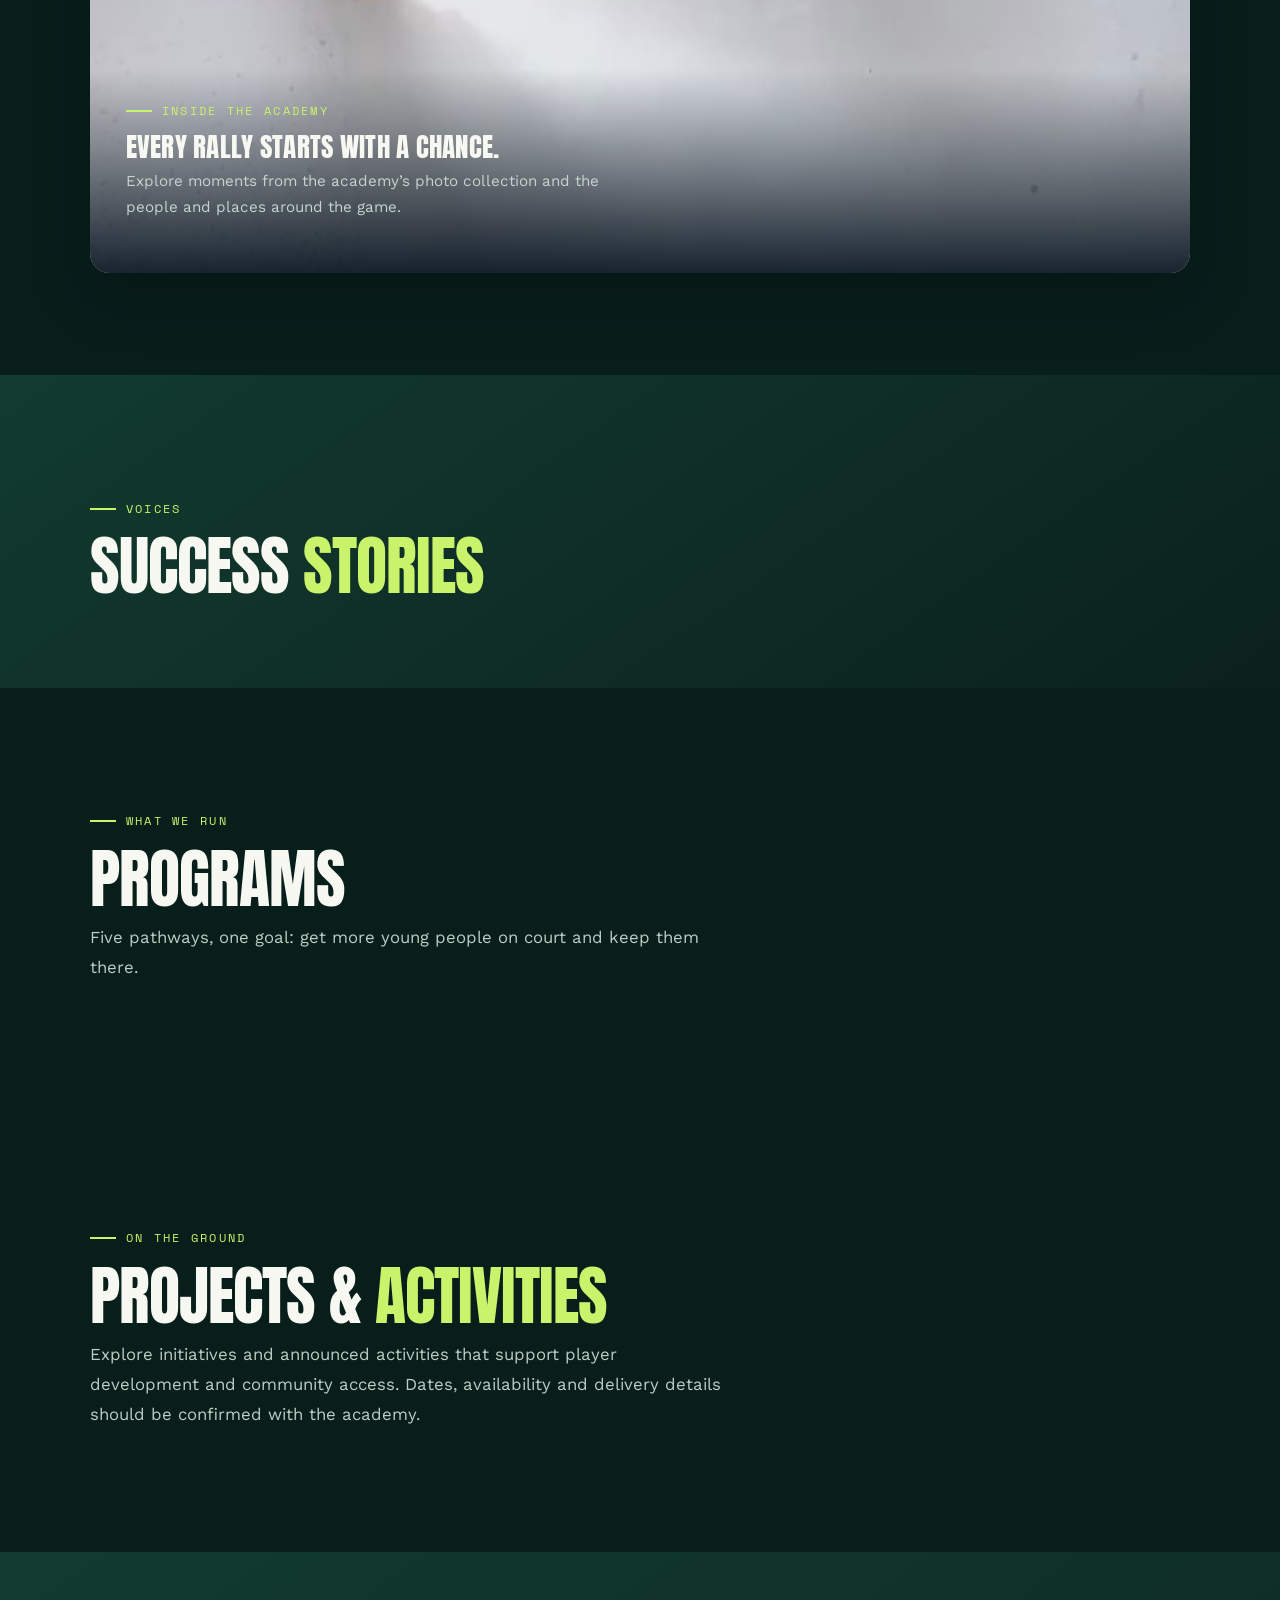
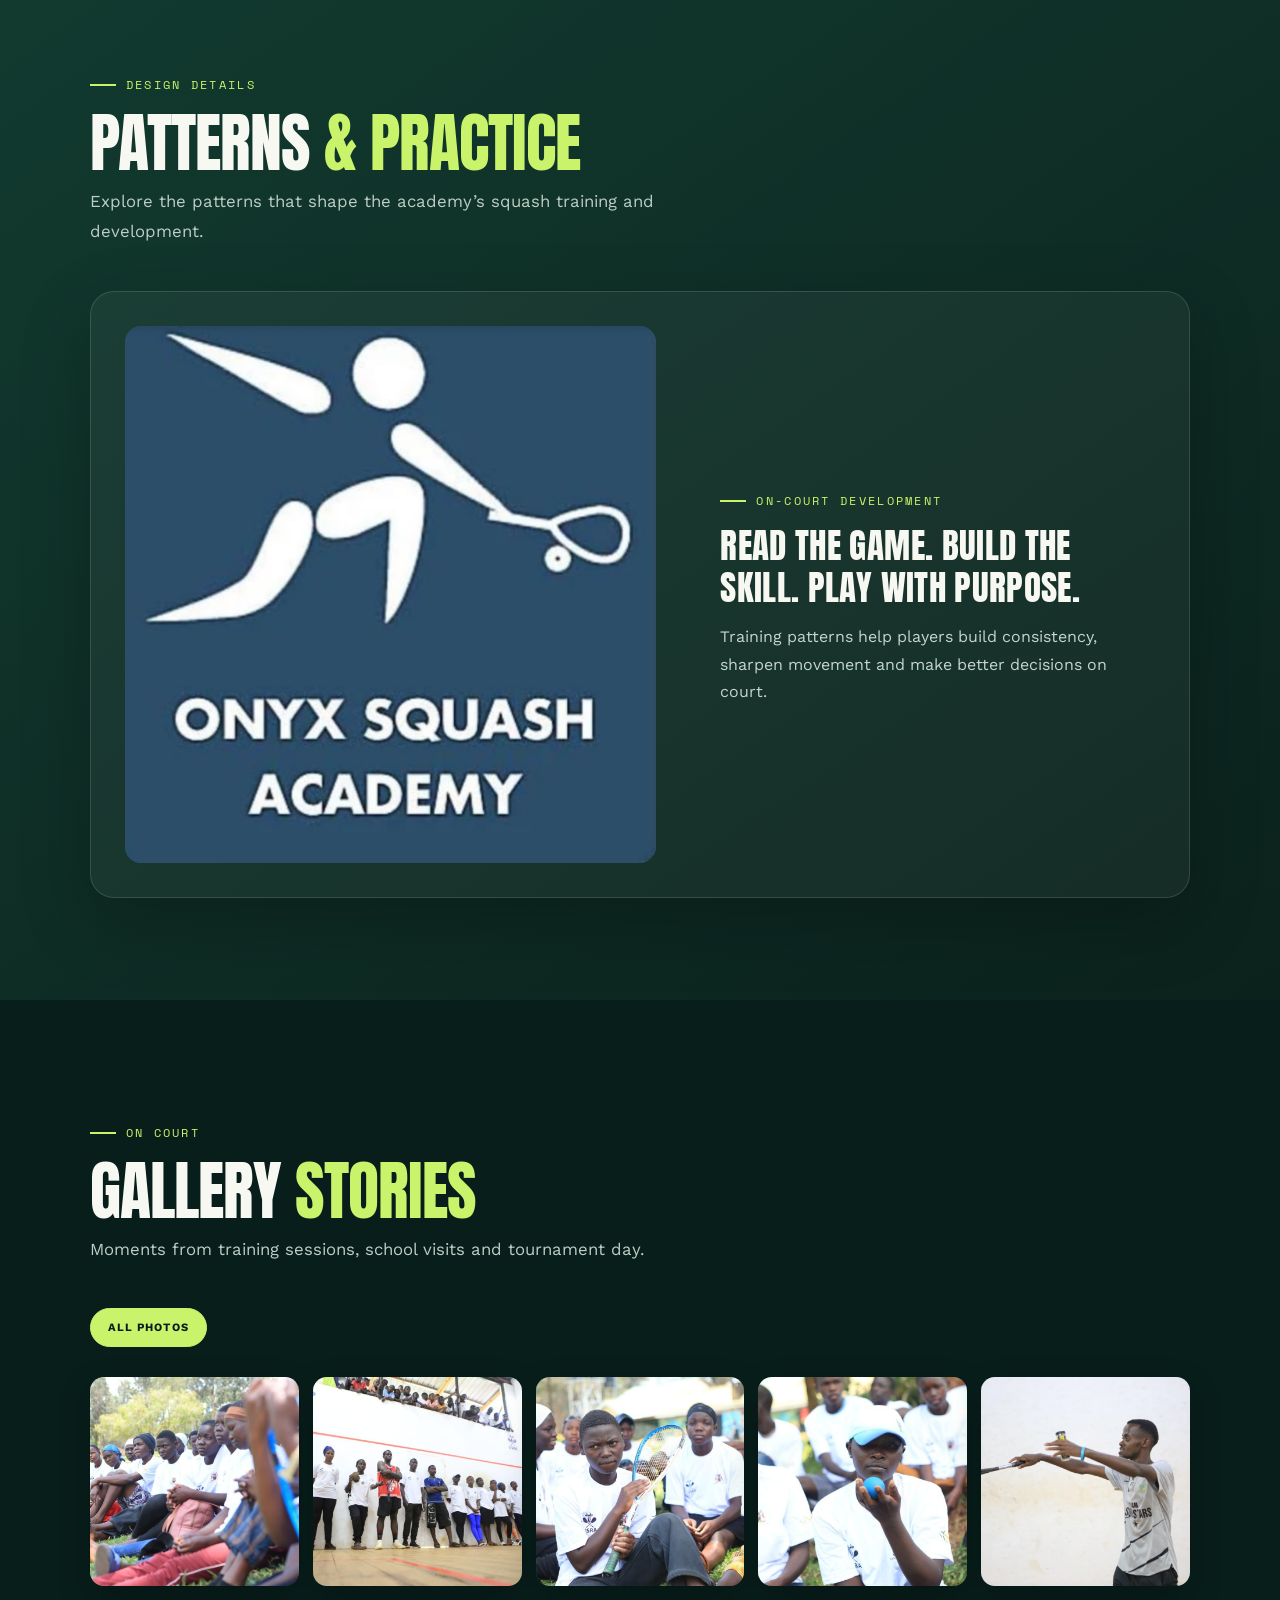
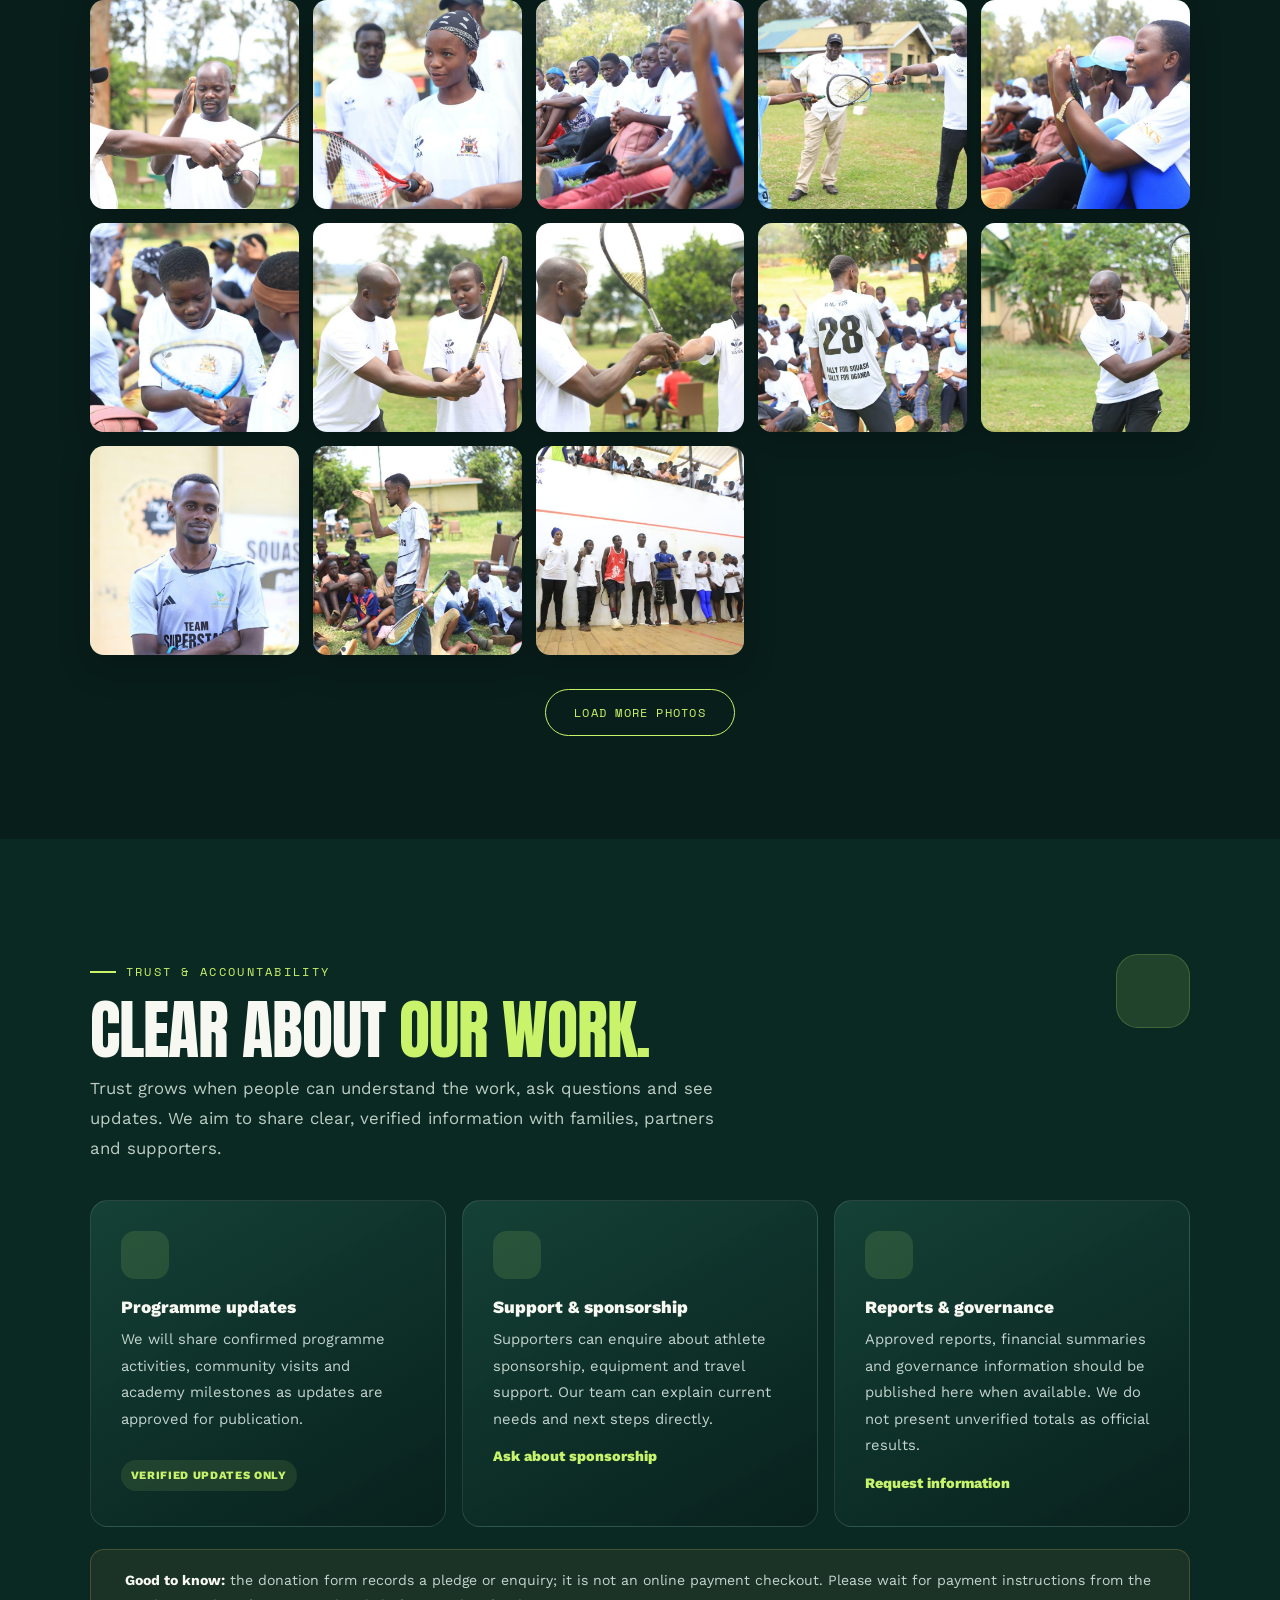
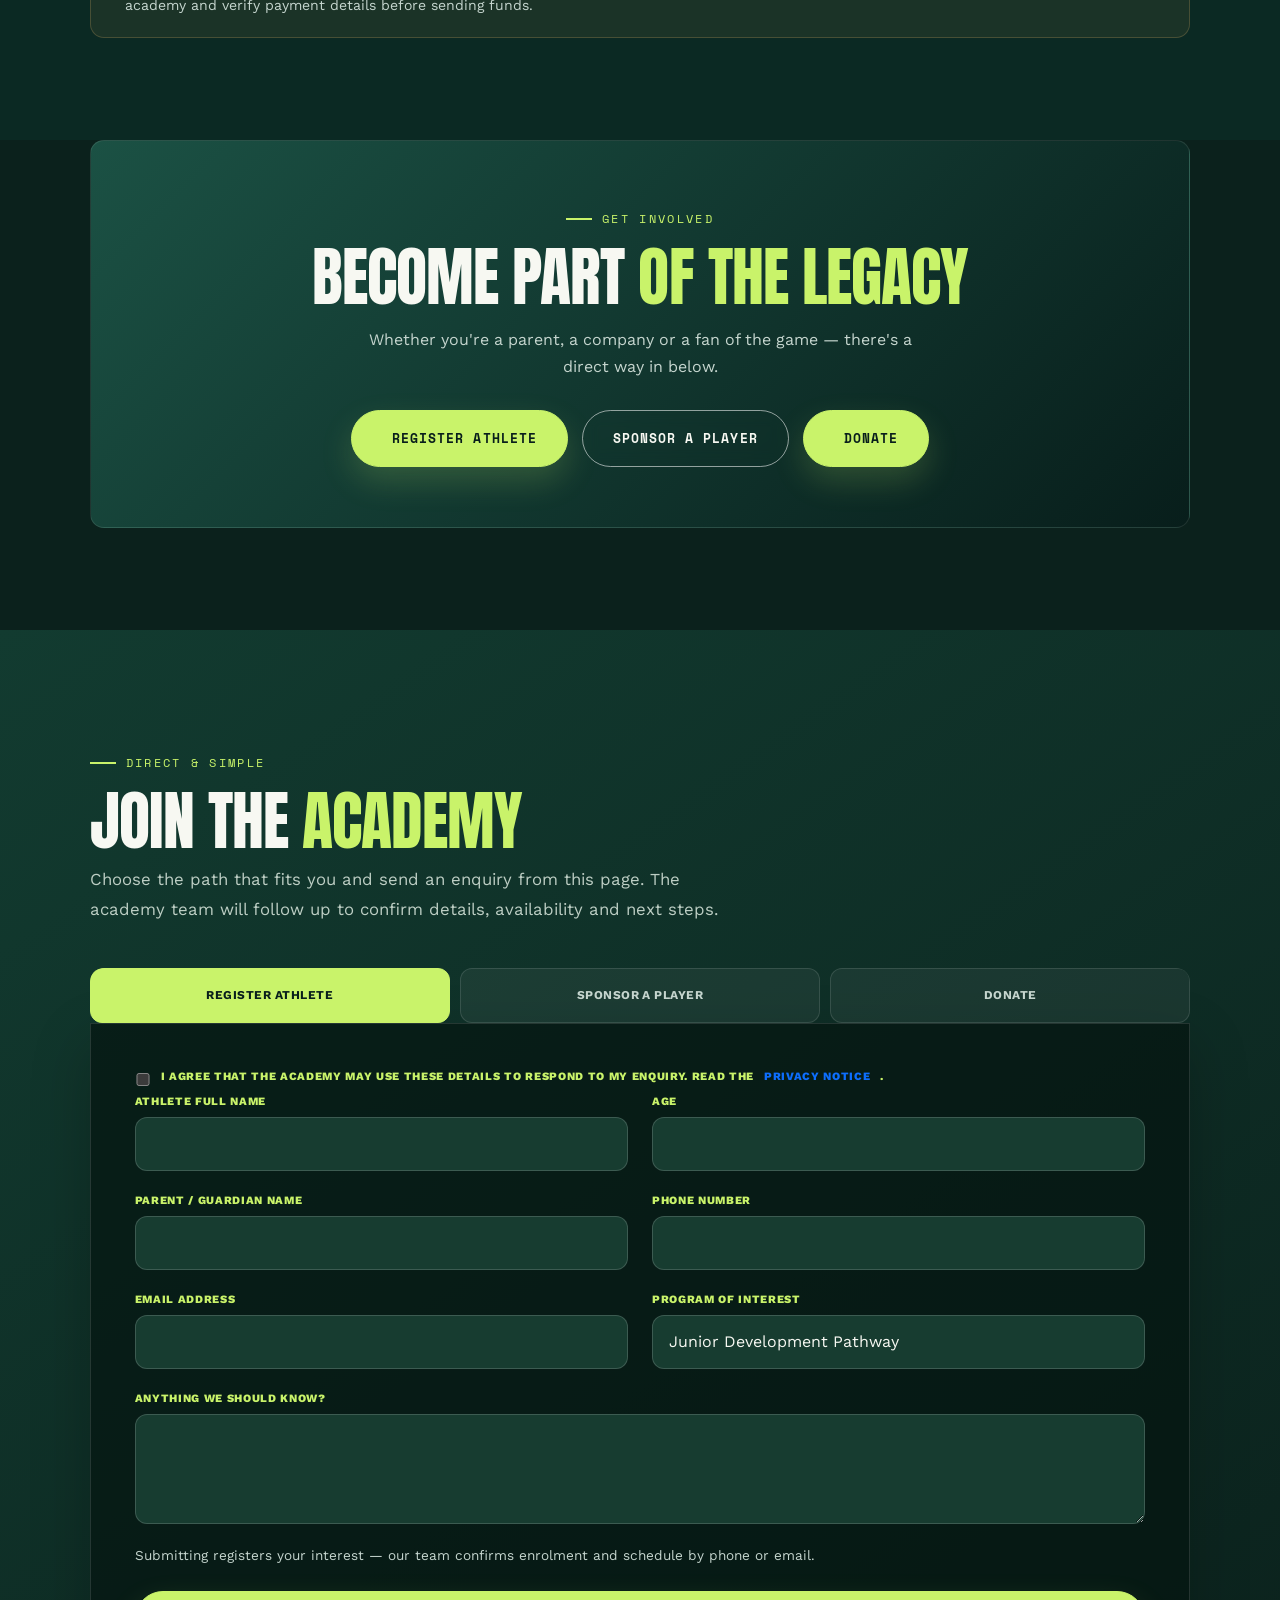
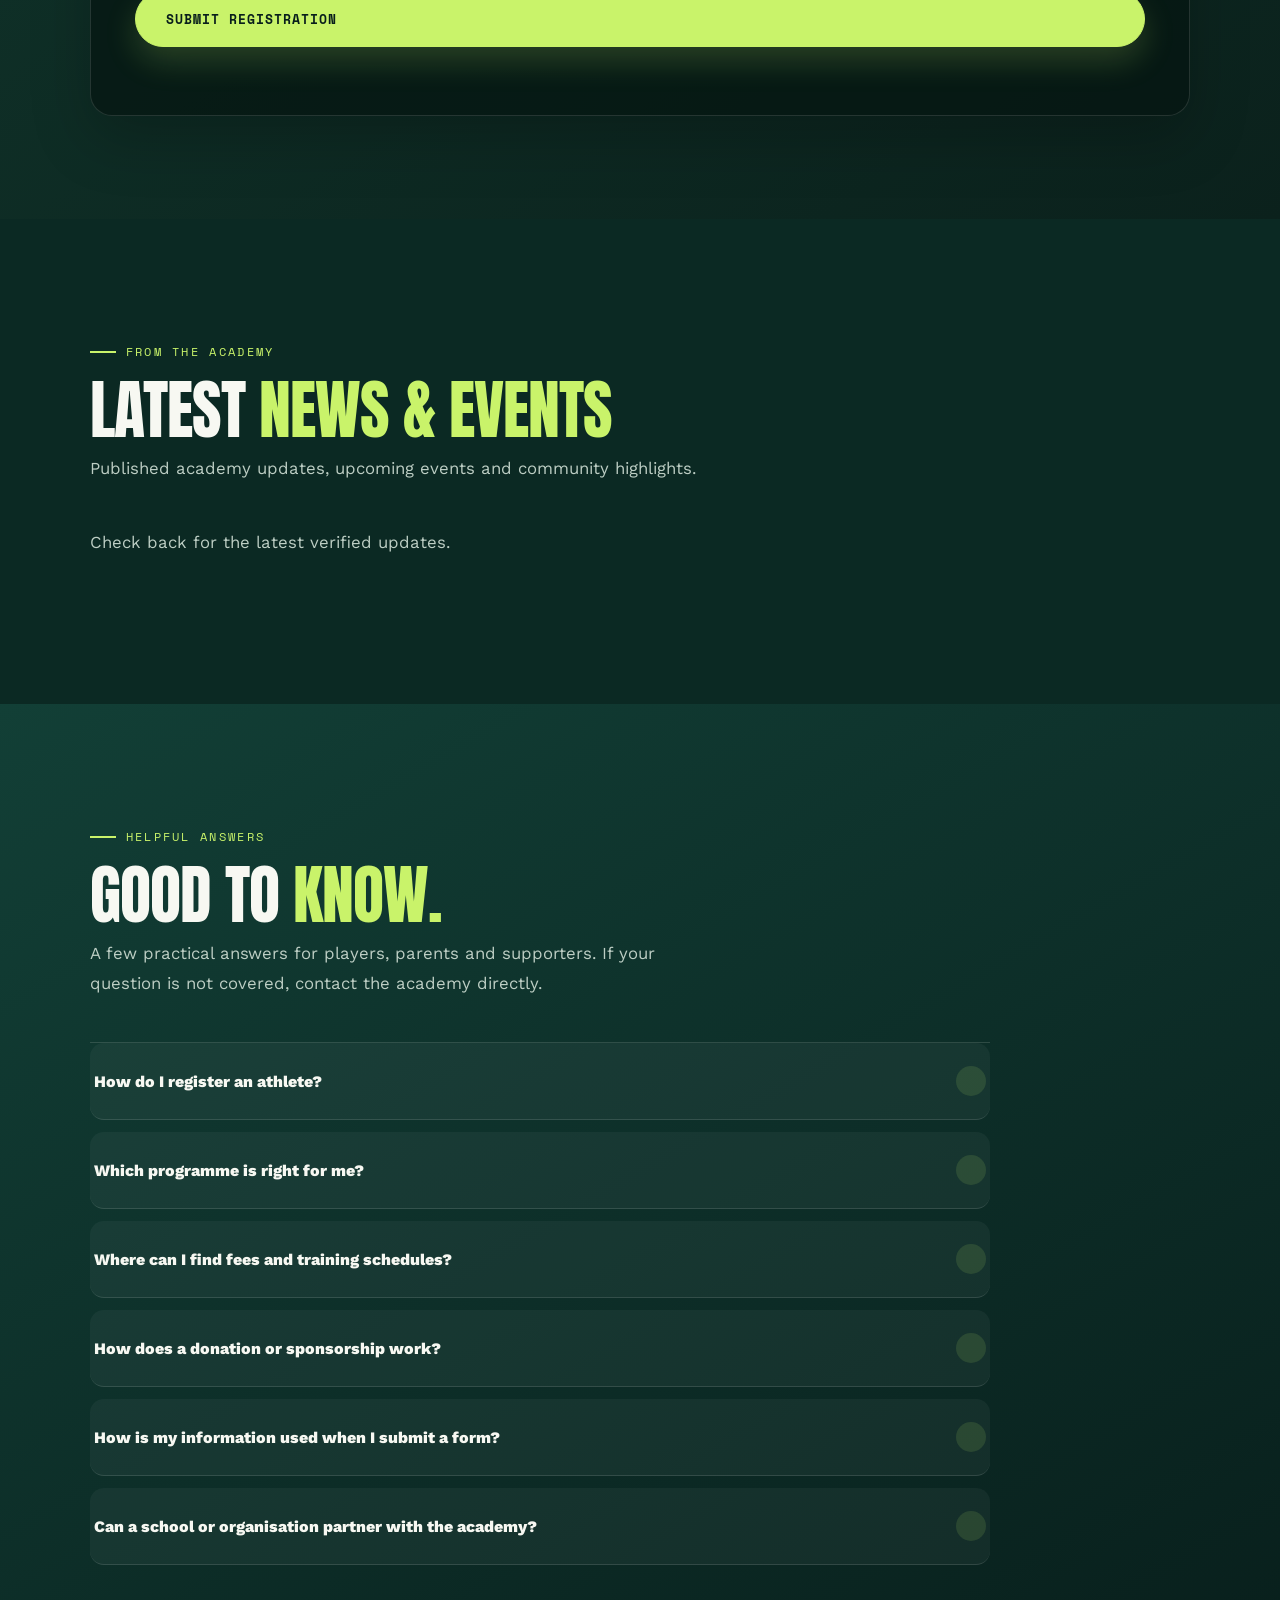
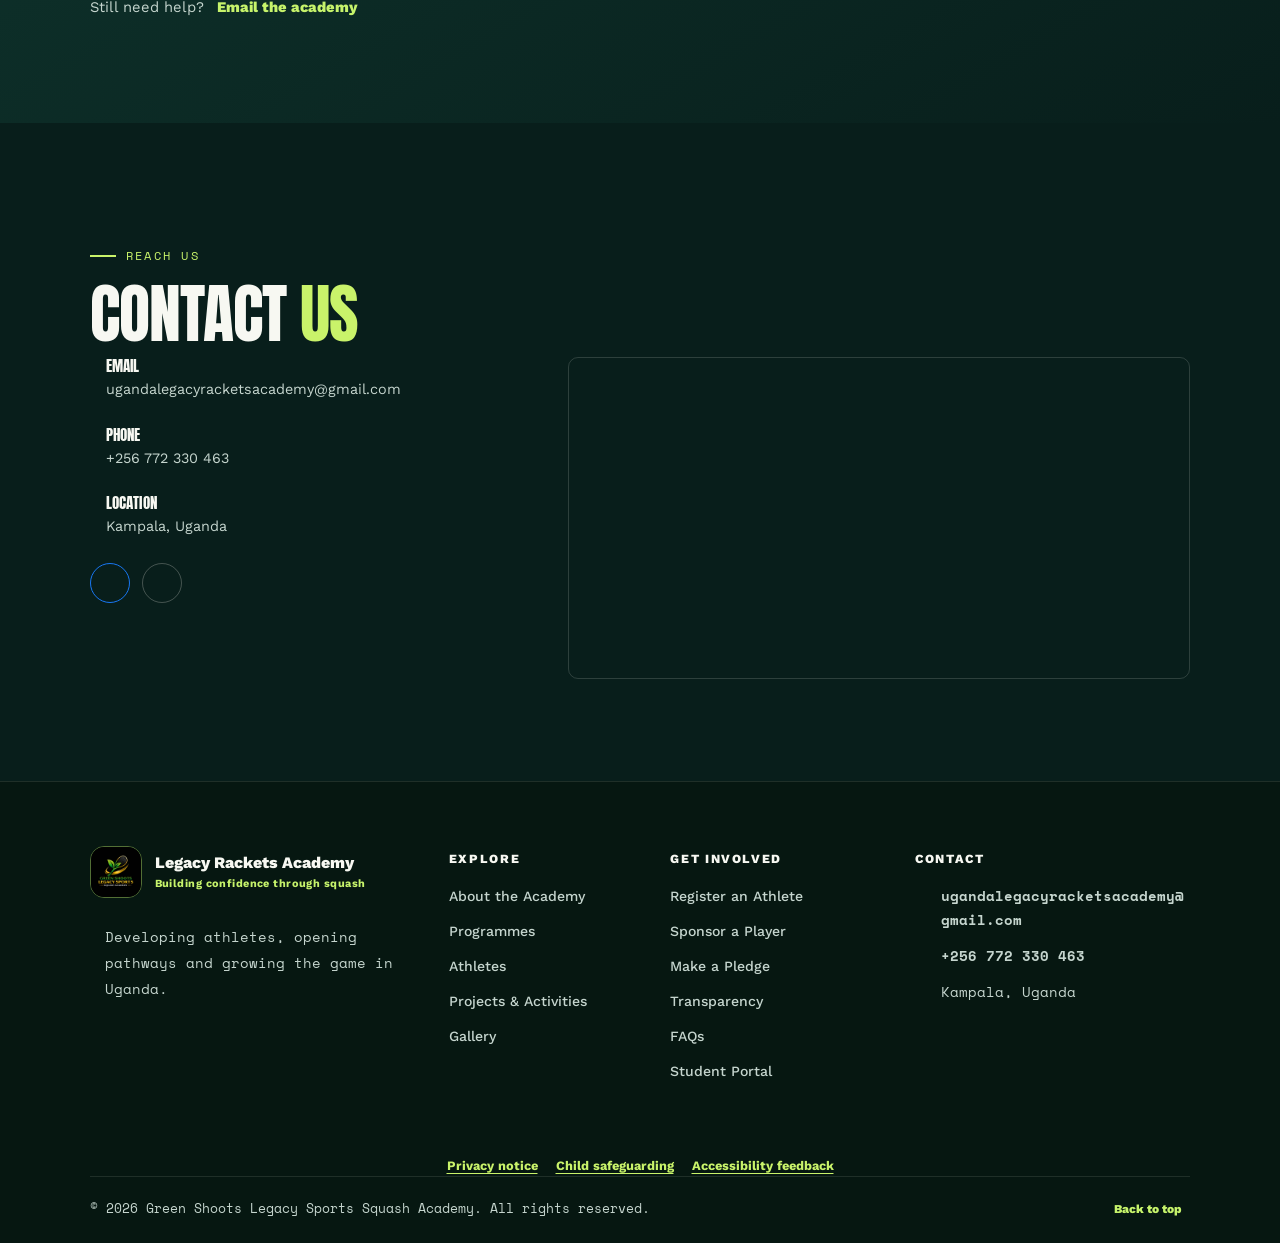
==== commit 10c19668: "Refresh index.html branding and shared visual system" ====
--- a/index.html
+++ b/index.html
@@ -3,16 +3,16 @@
 <head>
 <meta charset="UTF-8">
 <meta name="viewport" content="width=device-width, initial-scale=1.0">
-<title>Uganda Legacy Rackets Academy | Squash &amp; Youth Development</title>
-<meta name="theme-color" content="#081E1B">
-<meta property="og:title" content="Uganda Legacy Rackets Academy | Squash &amp; Youth Development">
-<meta property="og:description" content="Discover squash development, athlete pathways, community programmes and ways to support Legacy Rackets Academy in Uganda.">
+<title>Legacy Rackets Academy | Squash, Youth &amp; Community in Uganda</title>
+<meta name="theme-color" content="#0b211c">
+<meta property="og:title" content="Legacy Rackets Academy | Squash, Youth &amp; Community in Uganda">
+<meta property="og:description" content="A home for squash talent, confident young people and stronger communities. Discover coaching, athlete pathways and ways to grow the game in Uganda.">
 <meta property="og:type" content="website">
 <meta name="robots" content="index,follow,max-image-preview:large">
 <link rel="canonical" href="https://greenshootslegacysportssquashacademy.vercel.app/">
 <meta name="color-scheme" content="dark">
 <link rel="icon" href="data:image/svg+xml,%3Csvg xmlns='http://www.w3.org/2000/svg' viewBox='0 0 64 64'%3E%3Crect width='64' height='64' rx='14' fill='%23081E1B'/%3E%3Ccircle cx='32' cy='32' r='20' fill='%23C6F36B'/%3E%3Cpath d='M20 17 Q42 32 20 47' fill='none' stroke='%23081E1B' stroke-width='4'/%3E%3C/svg%3E">
-<meta name="description" content="Discover squash coaching pathways, youth development, school outreach and ways to support Uganda Legacy Rackets Academy. Contact our team to confirm programmes and availability.">
+<meta name="description" content="Discover squash coaching, youth development, school outreach and community programmes at Legacy Rackets Academy in Uganda.">
 
 <link href="https://cdn.jsdelivr.net/npm/bootstrap@5.3.3/dist/css/bootstrap.min.css" rel="stylesheet">
 <link href="https://unpkg.com/aos@2.3.4/dist/aos.css" rel="stylesheet">
@@ -887,6 +887,7 @@
 }
 
 </style>
+<link rel="stylesheet" href="/legacy-theme.css">
 <script type="application/ld+json">
 {
   "@context":"https://schema.org",
@@ -901,7 +902,7 @@
 </script>
 </head>
 
-<body>
+<body class="legacy-home">
 
 <a class="skip-link" href="#main">Skip to content</a>
 
@@ -1064,7 +1065,7 @@
     <img src="img/pattern.jpeg" alt="Legacy Rackets Academy patterns" loading="lazy">
     <div>
       <span class="eyebrow">On-Court Development</span>
-      <h3>Recognise the pattern. Play with purpose.</h3>
+      <h3>Read the game. Build the skill. Play with purpose.</h3>
       <p>Training patterns help players build consistency, sharpen movement and make better decisions on court.</p>
     </div>
   </div>
--- a/legacy-theme.css
+++ b/legacy-theme.css
@@ -0,0 +1,132 @@
+/* LEGACY RACKETS ACADEMY — unified visual system */
+:root{
+  --legacy-forest:#0b211c;--legacy-forest-2:#123b30;--legacy-forest-3:#1b5943;
+  --legacy-lime:#c9f36a;--legacy-lime-soft:#e3f6b9;--legacy-gold:#e9bb70;
+  --legacy-paper:#f6f8f3;--legacy-ink:#10251e;--legacy-muted:#a9bdb2;
+  --legacy-line:rgba(255,255,255,.12);--legacy-shadow:0 24px 70px rgba(0,0,0,.22);
+}
+html{scroll-padding-top:88px}
+body.legacy-home{background:var(--legacy-forest);color:#f7faf6}
+.legacy-home .navbar{background:rgba(7,27,22,.88);border-bottom:1px solid rgba(201,243,106,.18);box-shadow:0 10px 40px rgba(0,0,0,.12)}
+.legacy-home .navbar-brand-wrap img{border-radius:50%;border:2px solid var(--legacy-lime);box-shadow:0 0 0 5px rgba(201,243,106,.1)}
+.legacy-home .brand-text{letter-spacing:.035em}
+.legacy-home .nav-link{font-size:.72rem;letter-spacing:.12em}
+.legacy-home .nav-cta{border-radius:999px;padding:11px 22px!important;box-shadow:0 8px 24px rgba(201,243,106,.18)}
+.legacy-home .hero{min-height:min(900px,100svh);background:#081b16}
+.legacy-home .hero .hero-fallback{background-position:center 42%!important;filter:saturate(.9)}
+.legacy-home .hero::before{background:linear-gradient(90deg,rgba(5,21,17,.84),rgba(5,21,17,.48) 58%,rgba(5,21,17,.28)),linear-gradient(0deg,#081b16 0%,transparent 42%)}
+.legacy-home .hero-content{max-width:1040px}
+.legacy-home .hero h1{font-family:'Anton',sans-serif;font-size:clamp(3rem,8.5vw,7.4rem);letter-spacing:.005em;line-height:.92;text-wrap:balance}
+.legacy-home .hero h1 em{color:var(--legacy-lime)}
+.legacy-home .hero p.lede{font-size:clamp(1.05rem,1.8vw,1.3rem);line-height:1.8;color:#e1eae3}
+.legacy-home .eyebrow{color:var(--legacy-lime);letter-spacing:.2em}
+.legacy-home .eyebrow:before{background:var(--legacy-lime)}
+.legacy-home .btn-main,.legacy-home .form-tab-btn.active,.legacy-home .gallery-filters button.active,.legacy-home .gallery-filters button:hover{background:var(--legacy-lime);border-color:var(--legacy-lime);color:#10251e}
+.legacy-home .btn-main{border-radius:999px;padding:16px 30px;box-shadow:0 14px 32px rgba(201,243,106,.18)}
+.legacy-home .btn-main:hover{background:transparent;color:var(--legacy-lime)}
+.legacy-home .btn-ghost{border-radius:999px;padding:16px 30px;border-color:rgba(255,255,255,.55)}
+.legacy-home .btn-ghost:hover{border-color:var(--legacy-lime);color:var(--legacy-lime)}
+.legacy-home section{padding-top:clamp(76px,9vw,124px);padding-bottom:clamp(64px,8vw,104px)}
+.legacy-home h2.section-title{font-size:clamp(2.5rem,5vw,4.4rem);letter-spacing:-.015em}
+.legacy-home h2.section-title span{color:var(--legacy-lime)}
+.legacy-home .section-lede{font-size:1.05rem;line-height:1.8;color:#bdcec4}
+.legacy-home #impact,.legacy-home #stories,.legacy-home #patterns{background:linear-gradient(145deg,#123b30,#0b211c)}
+.legacy-home .scoreboard,.legacy-home .partner-grid{gap:12px;background:transparent;border:0}
+.legacy-home .stat,.legacy-home .partner-card,.legacy-home .icon-card,.legacy-home .athlete-card,.legacy-home .testimonial{background:rgba(255,255,255,.055);border:1px solid rgba(255,255,255,.11);border-radius:18px;box-shadow:0 12px 36px rgba(0,0,0,.12)}
+.legacy-home .stat{padding:38px 22px;backdrop-filter:blur(8px)}
+.legacy-home .stat h3{font-size:clamp(2.1rem,4vw,3.2rem);color:var(--legacy-lime)}
+.legacy-home .partner-card,.legacy-home .icon-card{padding:32px;border-radius:18px}
+.legacy-home .partner-card:hover,.legacy-home .icon-card:hover{background:rgba(201,243,106,.09);border-color:rgba(201,243,106,.45);transform:translateY(-5px)}
+.legacy-home .partner-card i,.legacy-home .icon-card i{width:54px;height:54px;display:grid;place-items:center;border-radius:16px;background:rgba(201,243,106,.12);color:var(--legacy-lime);font-size:1.35rem}
+.legacy-home .athlete-card{overflow:hidden}
+.legacy-home .athlete-img-wrap{aspect-ratio:4/4.7}
+.legacy-home .athlete-img-wrap img,.legacy-home .story-banner img,.legacy-home .gallery img{transition:transform .65s cubic-bezier(.2,.7,.2,1),filter .4s}
+.legacy-home .athlete-card:hover .athlete-img-wrap img,.legacy-home .gallery figure:hover img{transform:scale(1.055)}
+.legacy-home .athlete-tag{background:var(--legacy-lime);color:#10251e;border-radius:999px;padding:7px 12px}
+.legacy-home .athlete-body{padding:26px}
+.legacy-home .athlete-body .role,.legacy-home .testimonial strong{color:var(--legacy-lime)}
+.legacy-home .testimonial{border-left:3px solid var(--legacy-lime);padding:32px;border-radius:16px}
+.legacy-home .testimonial .quote-mark{color:var(--legacy-lime)}
+.legacy-home .pattern-showcase{border-radius:24px;border-color:rgba(255,255,255,.13);background:rgba(255,255,255,.045);box-shadow:var(--legacy-shadow)}
+.legacy-home .pattern-showcase img{border-radius:16px}
+.legacy-home .gallery{gap:14px}
+.legacy-home .gallery figure{border-radius:14px;box-shadow:0 12px 32px rgba(0,0,0,.22)}
+.legacy-home .gallery figure:after{color:var(--legacy-lime)}
+.legacy-home .gallery-more{border-radius:999px;border-color:var(--legacy-lime);color:var(--legacy-lime)}
+.legacy-home .gallery-more:hover{background:var(--legacy-lime);color:#10251e}
+.legacy-home #join{background:linear-gradient(145deg,#123b30,#0b211c)}
+.legacy-home .form-tabs{background:transparent;gap:10px}
+.legacy-home .form-tab-btn{border:1px solid rgba(255,255,255,.12);border-radius:12px;background:rgba(255,255,255,.05);padding:16px}
+.legacy-home .form-panel-wrap{border:1px solid rgba(255,255,255,.12);border-radius:0 0 22px 22px;background:rgba(5,20,16,.7);padding:clamp(22px,4vw,44px)}
+.legacy-home .join-form .form-control,.legacy-home .join-form .form-select{border-radius:12px;border:1px solid rgba(255,255,255,.16);background:#173c30;padding:14px 16px}
+.legacy-home .join-form label{color:var(--legacy-lime)}
+.legacy-home input:focus,.legacy-home textarea:focus,.legacy-home select:focus{border-color:var(--legacy-lime);box-shadow:0 0 0 4px rgba(201,243,106,.13)}
+.legacy-home .faq-item,.legacy-home .faq-section{border-color:rgba(255,255,255,.12)}
+.legacy-home .faq-item{border-radius:14px;margin-bottom:12px;background:rgba(255,255,255,.045)}
+.legacy-home footer,.legacy-home .footer{background:#061711}
+.legacy-home .whatsapp{box-shadow:0 12px 30px rgba(0,0,0,.28);border:2px solid rgba(255,255,255,.8)}
+.legacy-home .court-divider .line{background:linear-gradient(90deg,transparent,var(--legacy-lime) 15%,var(--legacy-lime) 85%,transparent)}
+.legacy-home .court-divider .t-mark{border-color:var(--legacy-lime)}
+.legacy-home img{max-width:100%;height:auto}
+.legacy-home a, .legacy-home button{transition:color .2s ease,background .2s ease,border-color .2s ease,transform .2s ease}
+.legacy-home a:focus-visible,.legacy-home button:focus-visible,.legacy-home input:focus-visible,.legacy-home textarea:focus-visible,.legacy-home select:focus-visible{outline:3px solid var(--legacy-lime);outline-offset:4px}
+.legacy-home .logo-slider{background:#071a14;border-color:rgba(255,255,255,.1)}
+.legacy-home .logo-track img{max-height:48px;object-fit:contain}
+.legacy-home .lightbox{backdrop-filter:blur(12px)}
+.legacy-home .lightbox .lb-close:hover{background:var(--legacy-lime);color:#10251e}
+.legacy-home .lightbox .lb-prev:hover,.legacy-home .lightbox .lb-next:hover{background:var(--legacy-lime);color:#10251e}
+.legacy-home .footer-policy-links a{color:var(--legacy-lime)}
+/* Student and administrator workspaces */
+body.legacy-admin,body.legacy-portal{min-height:100vh;background:radial-gradient(ellipse at 85% 0%,#1c503c 0%,transparent 38%),linear-gradient(145deg,#071a14,#102c21 60%,#0b211c);color:#eef5ef}
+.legacy-admin header,.legacy-portal header{background:linear-gradient(120deg,#071a14,#123b30 65%,#1d5b42);border-bottom:1px solid rgba(201,243,106,.35);box-shadow:0 16px 40px rgba(0,0,0,.2)}
+.legacy-admin header h2,.legacy-portal header h1{color:#fff;letter-spacing:-.025em}
+.legacy-admin header div,.legacy-portal header p{color:#c9d9ce}
+.legacy-admin main,.legacy-portal main{max-width:1180px}
+.legacy-admin .panel,.legacy-portal .card{background:rgba(255,255,255,.97);color:#173326;border:1px solid rgba(201,243,106,.25);border-radius:20px;box-shadow:0 20px 60px rgba(0,0,0,.18)}
+.legacy-admin h1,.legacy-admin h2,.legacy-admin h3,.legacy-portal h1,.legacy-portal h2,.legacy-portal h3{color:#123d2b}
+.legacy-admin label,.legacy-portal label{color:#284b38}
+.legacy-admin input,.legacy-admin select,.legacy-admin textarea,.legacy-portal input{border:1px solid #cfddd1;border-radius:12px}
+.legacy-admin input:focus,.legacy-admin select:focus,.legacy-admin textarea:focus,.legacy-portal input:focus{outline:3px solid rgba(33,118,75,.2);border-color:#21764b}
+.legacy-admin button,.legacy-portal button{border-radius:999px;background:#174d36;color:white;box-shadow:0 8px 18px rgba(18,61,43,.13)}
+.legacy-admin button:hover,.legacy-portal button:hover{background:#c9f36a;color:#10251e;transform:translateY(-1px)}
+.legacy-admin button.secondary,.legacy-portal button.secondary{background:#eaf3e9;color:#174d36;box-shadow:none}
+.legacy-admin .tabs{gap:8px}
+.legacy-admin .tabs button{border:1px solid #dce7de}
+.legacy-admin .tabs button.active{background:#c9f36a;color:#10251e}
+.legacy-admin .item,.legacy-admin .metric,.legacy-portal .metric,.legacy-portal .record{border-color:#dce7de;border-radius:14px}
+.legacy-admin .hint,.legacy-portal .muted{color:#64776a}
+.legacy-admin .status,.legacy-portal .status{font-weight:650}
+.legacy-admin .danger{background:#a83228;color:#fff}
+.legacy-portal a{color:#1b6844}
+.legacy-document{background:radial-gradient(ellipse at 88% 0%,#174d39 0%,transparent 38%),linear-gradient(145deg,#071a14,#102c21 60%,#0b211c);color:#f4f8f2}
+.legacy-document main{max-width:900px;padding-top:clamp(40px,7vw,84px);padding-bottom:80px}
+.legacy-document main>a:first-child{display:inline-flex;padding:10px 16px;border:1px solid rgba(201,243,106,.4);border-radius:999px;color:#d8f5a4;text-decoration:none}
+.legacy-document h1{font-size:clamp(2.5rem,6vw,4.6rem);letter-spacing:-.035em}
+.legacy-document h2{color:#d5f49a}
+.legacy-document .panel{background:rgba(255,255,255,.07);border:1px solid rgba(255,255,255,.14);border-radius:18px;backdrop-filter:blur(10px)}
+.legacy-document .note{color:#c5d5ce}
+.legacy-reset{background:radial-gradient(ellipse at 80% 0%,#1b5a40 0%,transparent 42%),linear-gradient(145deg,#071a14,#102c21)!important}
+.legacy-reset .card{background:#fff;border:1px solid rgba(201,243,106,.3);border-radius:22px;box-shadow:0 26px 80px rgba(0,0,0,.28)}
+.legacy-reset h1{color:#123d2b}
+.legacy-reset input{border-radius:12px}
+.legacy-reset button{border-radius:999px;background:#174d36}
+@media(max-width:767px){
+ .legacy-home .navbar{padding:10px 0}
+ .legacy-home .navbar-collapse{padding:14px 0 8px}
+ .legacy-home .nav-link{padding:10px 4px!important}
+ .legacy-home .hero{min-height:88svh}
+ .legacy-home .hero-content{padding:80px 22px}
+ .legacy-home .hero h1{font-size:clamp(2.7rem,13vw,4.5rem)}
+ .legacy-home .scoreboard{grid-template-columns:repeat(2,minmax(0,1fr))}
+ .legacy-home .partner-grid{grid-template-columns:repeat(2,minmax(0,1fr))}
+ .legacy-home .form-panel-wrap{padding:22px 16px}
+ .legacy-admin main,.legacy-portal main{padding-left:14px;padding-right:14px}
+ .legacy-admin .panel,.legacy-portal .card{padding:18px}
+}
+@media(max-width:480px){
+ .legacy-home .partner-grid{grid-template-columns:1fr}
+ .legacy-home .scoreboard{grid-template-columns:1fr 1fr}
+ .legacy-home .hero-ctas{width:100%}
+ .legacy-home .hero-ctas>*{width:100%;justify-content:center}
+}
+@media(prefers-reduced-motion:reduce){.legacy-home *{scroll-behavior:auto!important;animation-duration:.001ms!important;transition-duration:.001ms!important}}
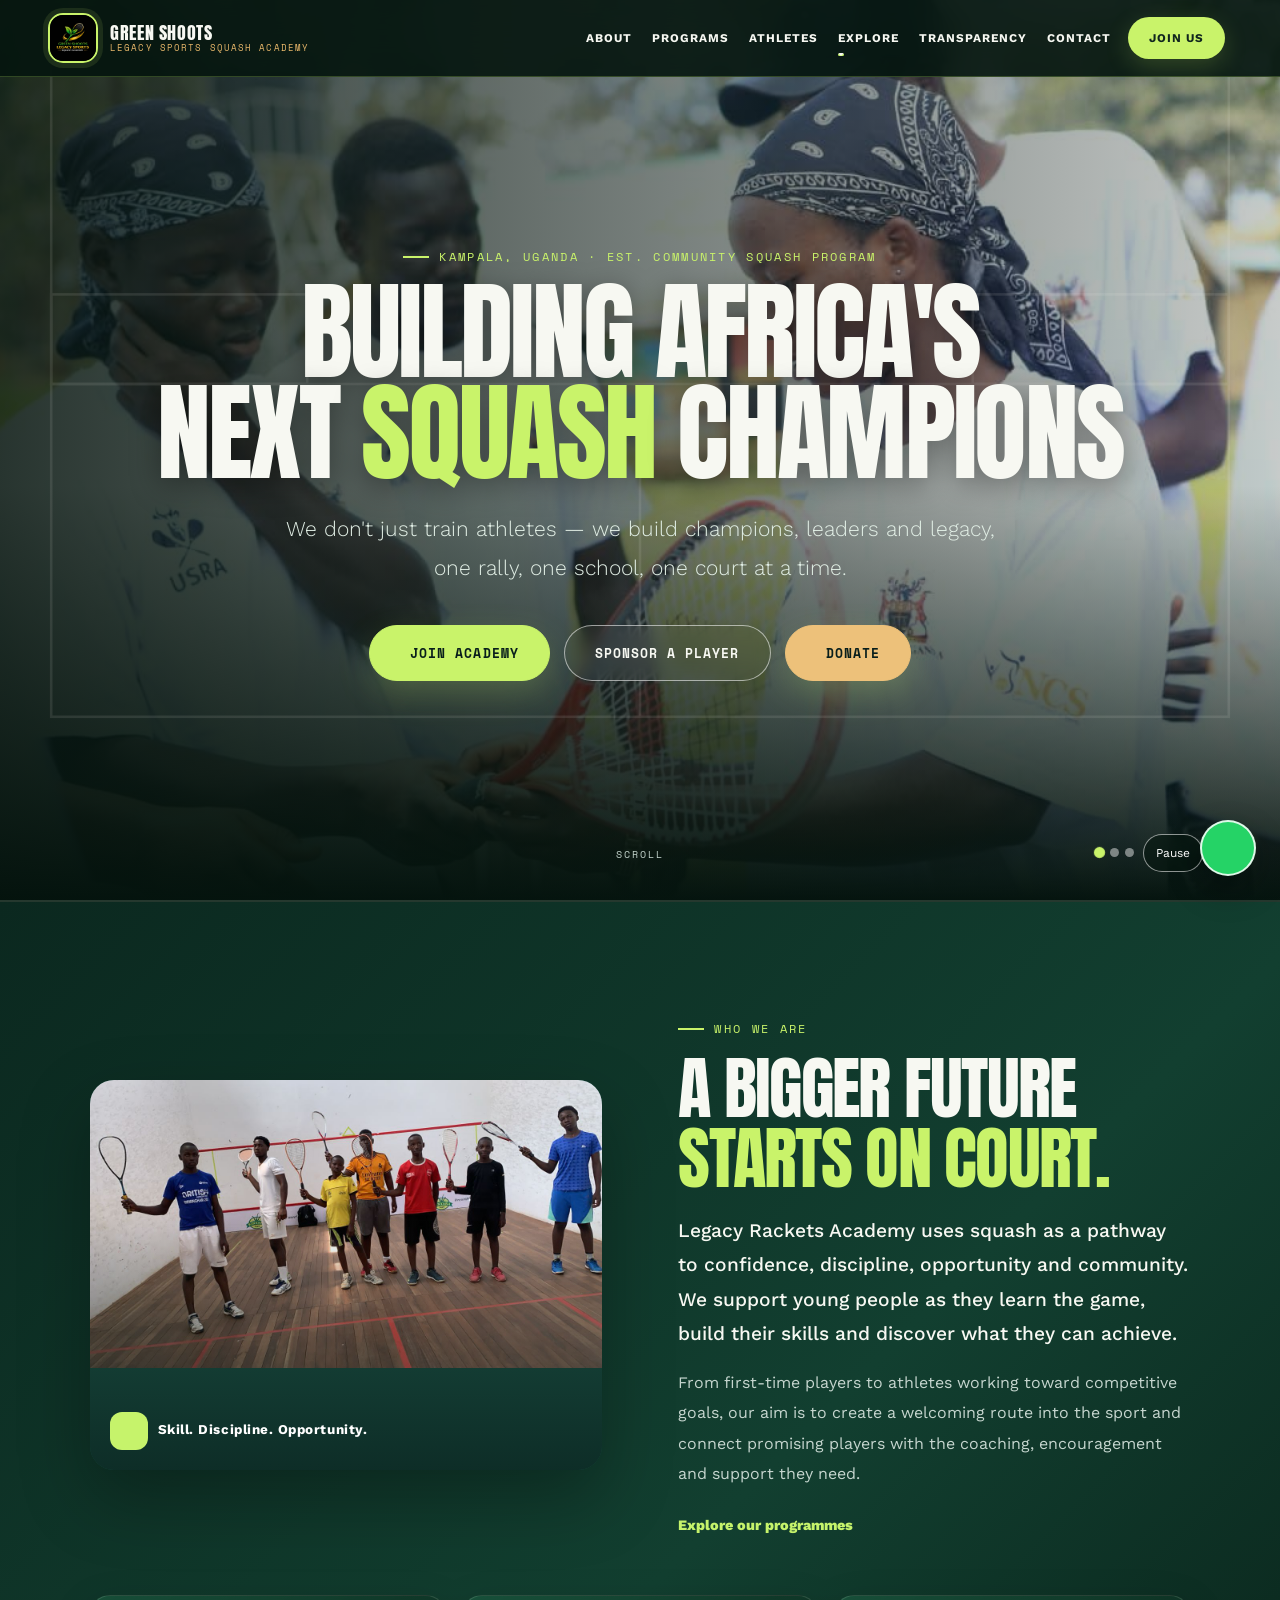
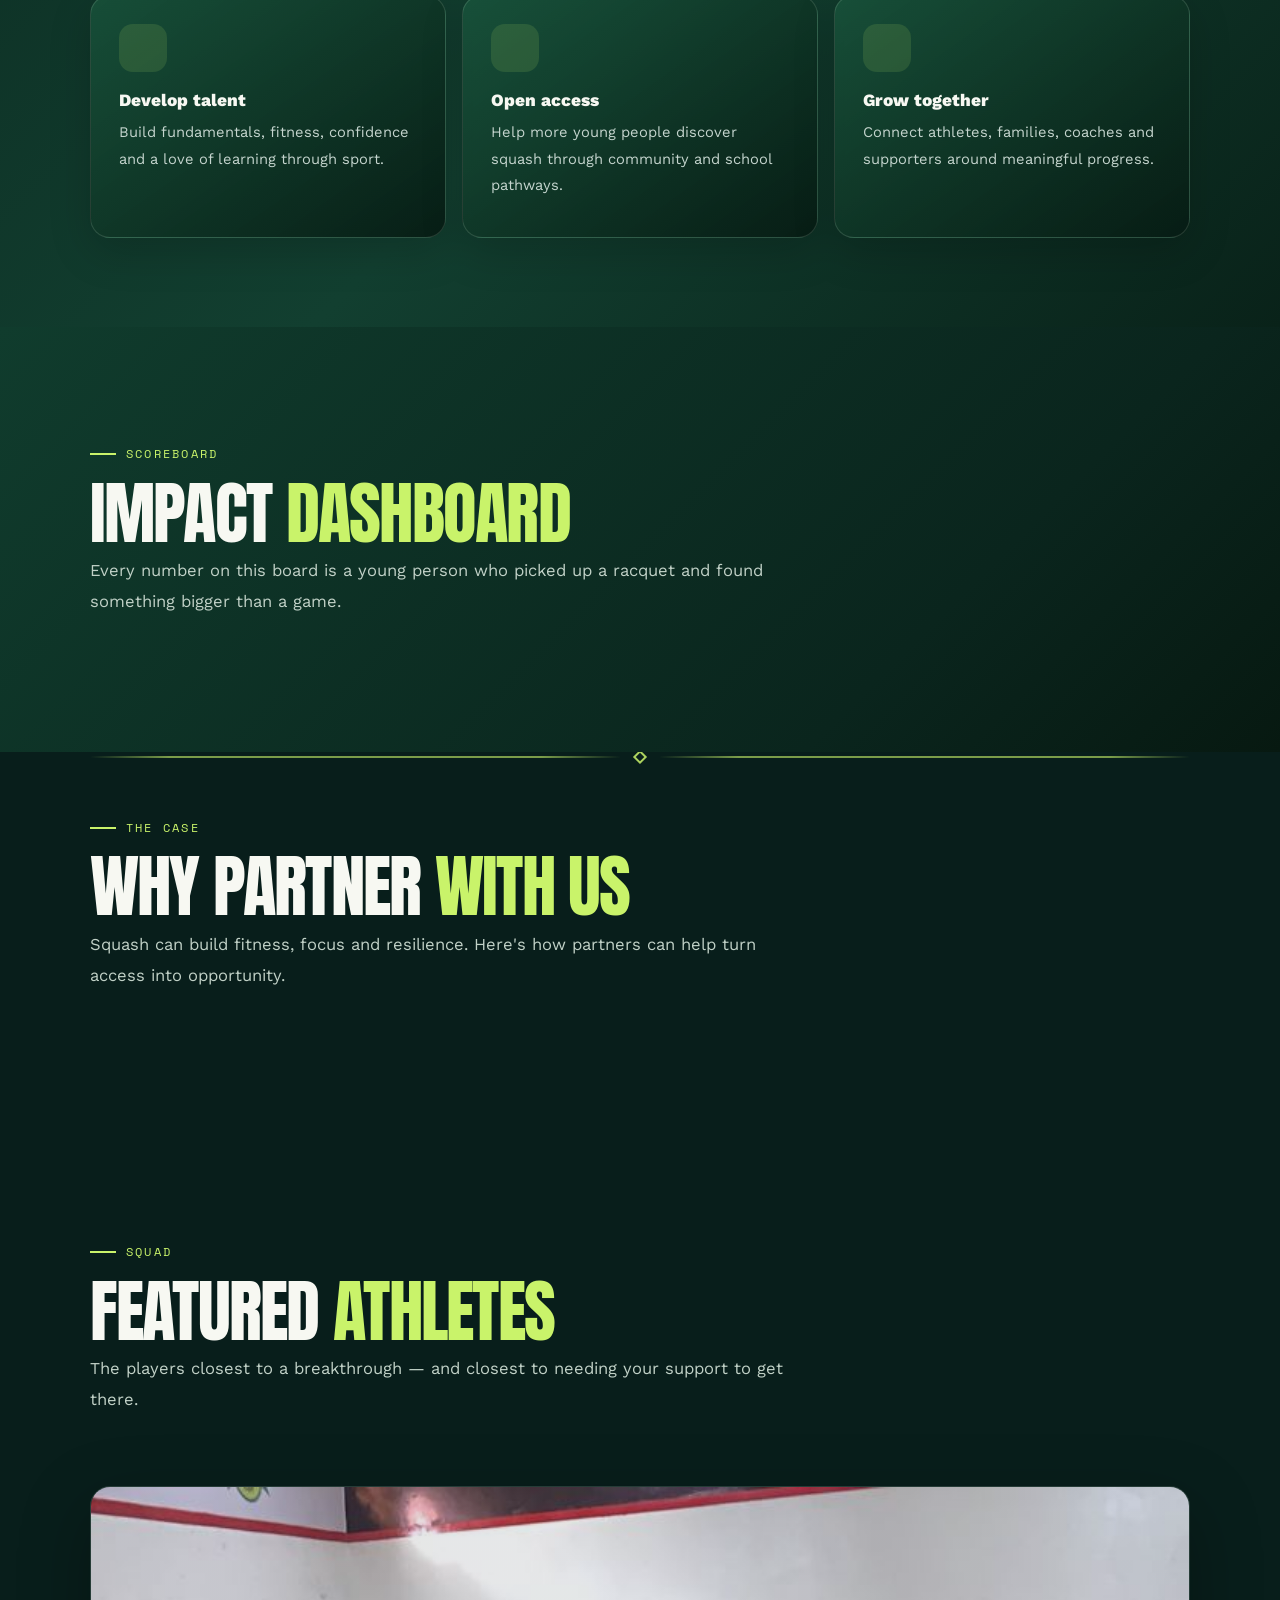
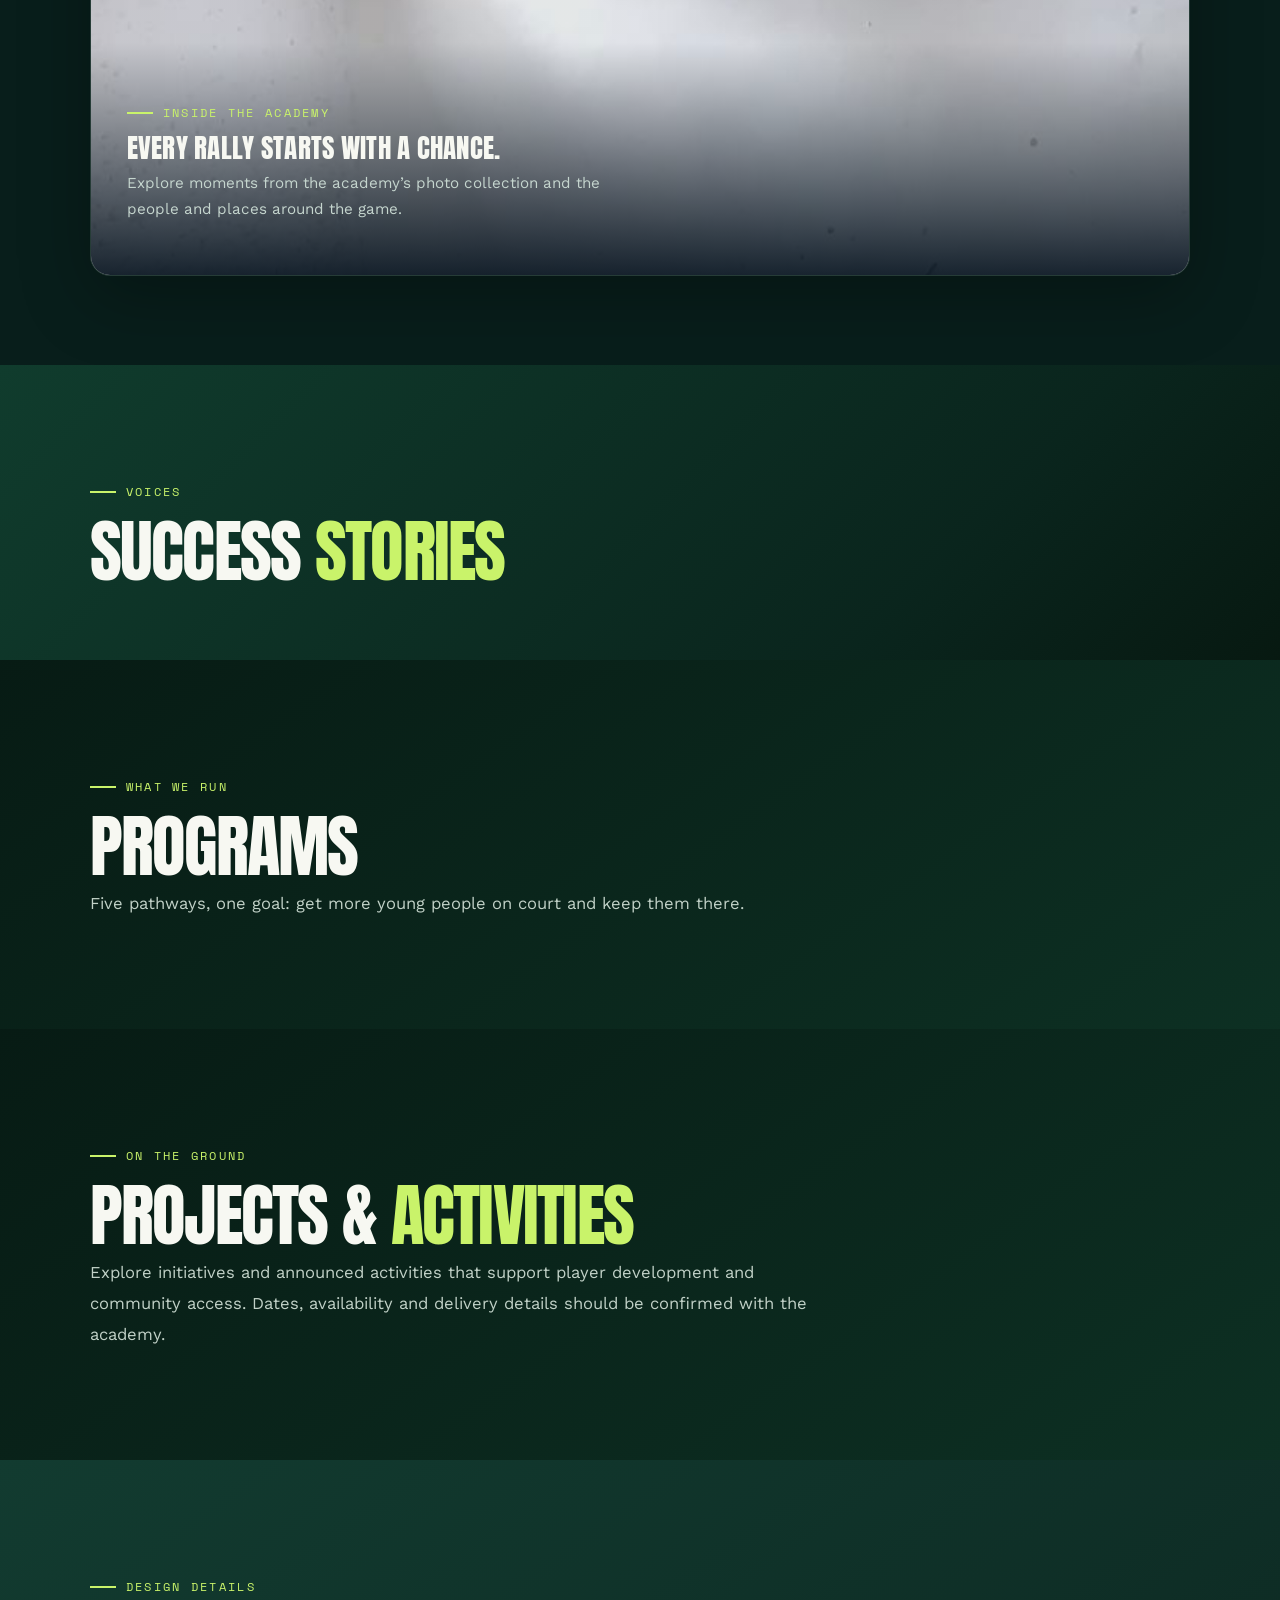
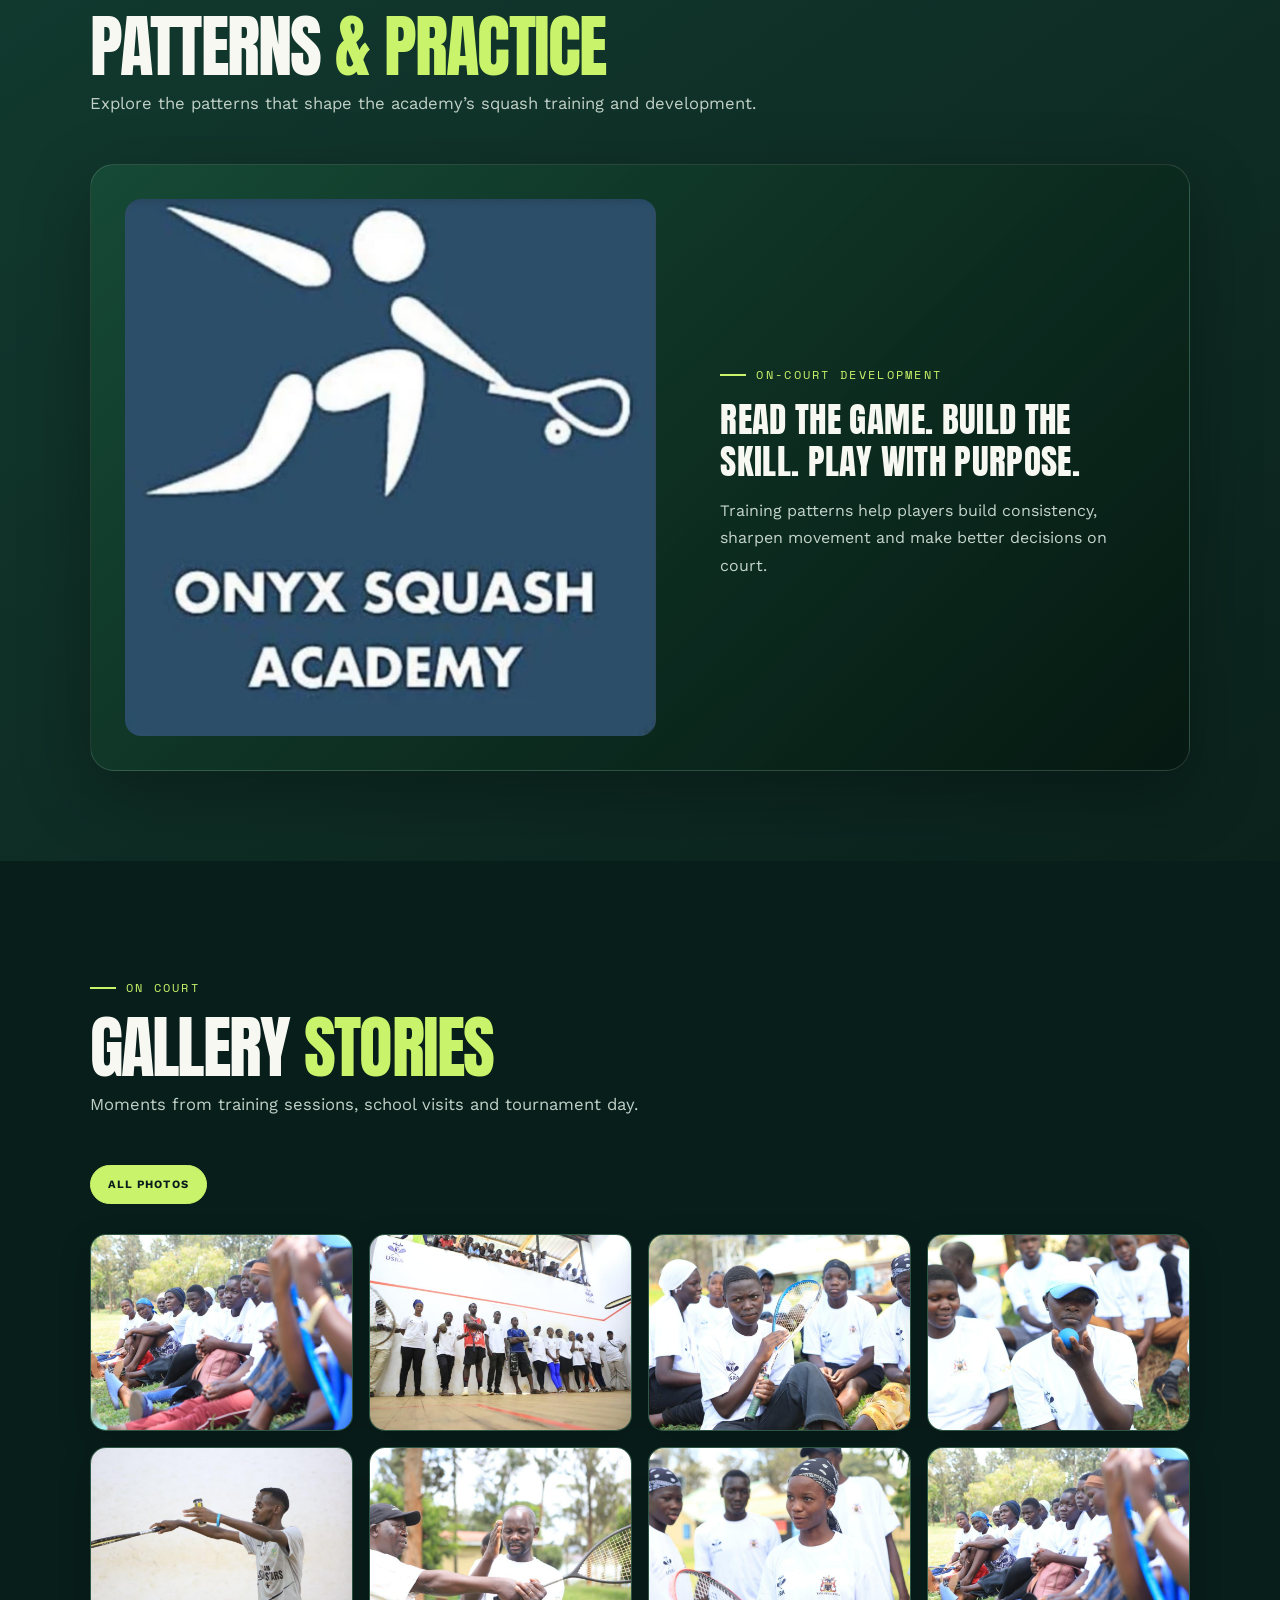
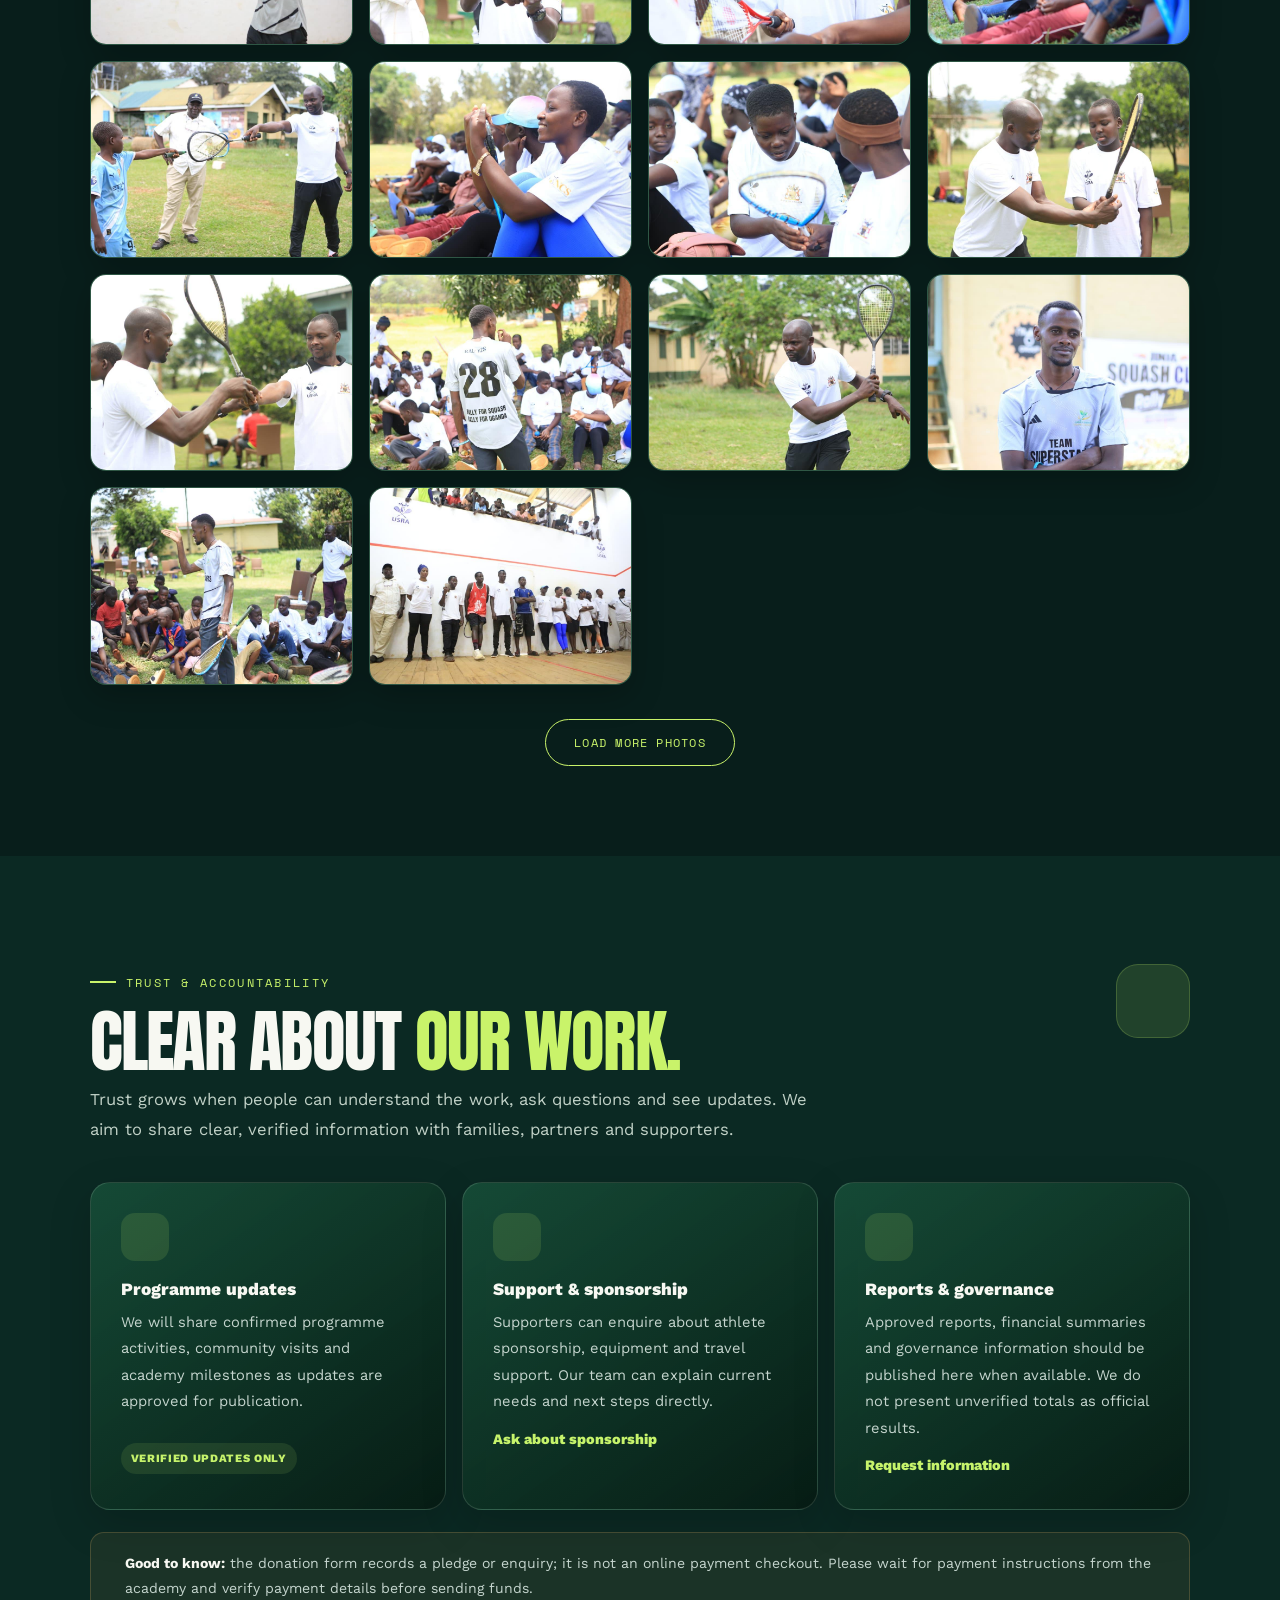
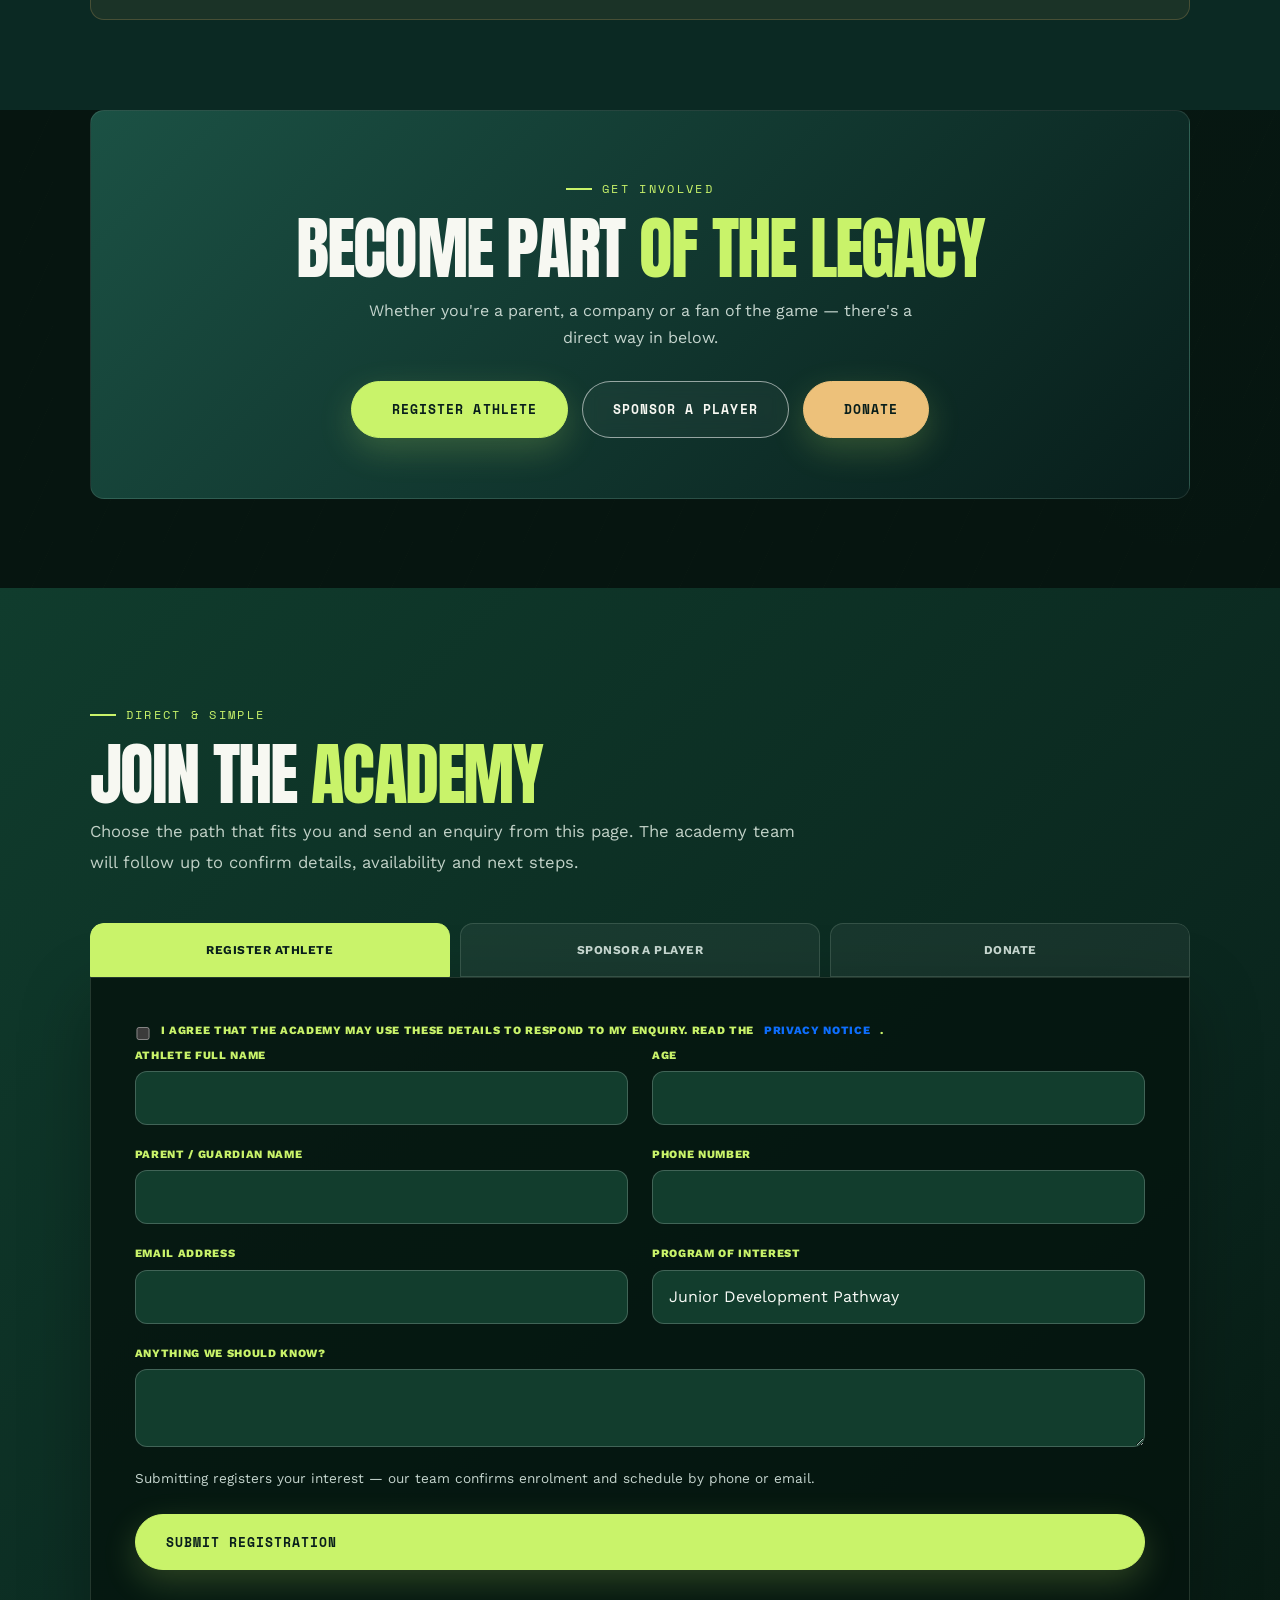
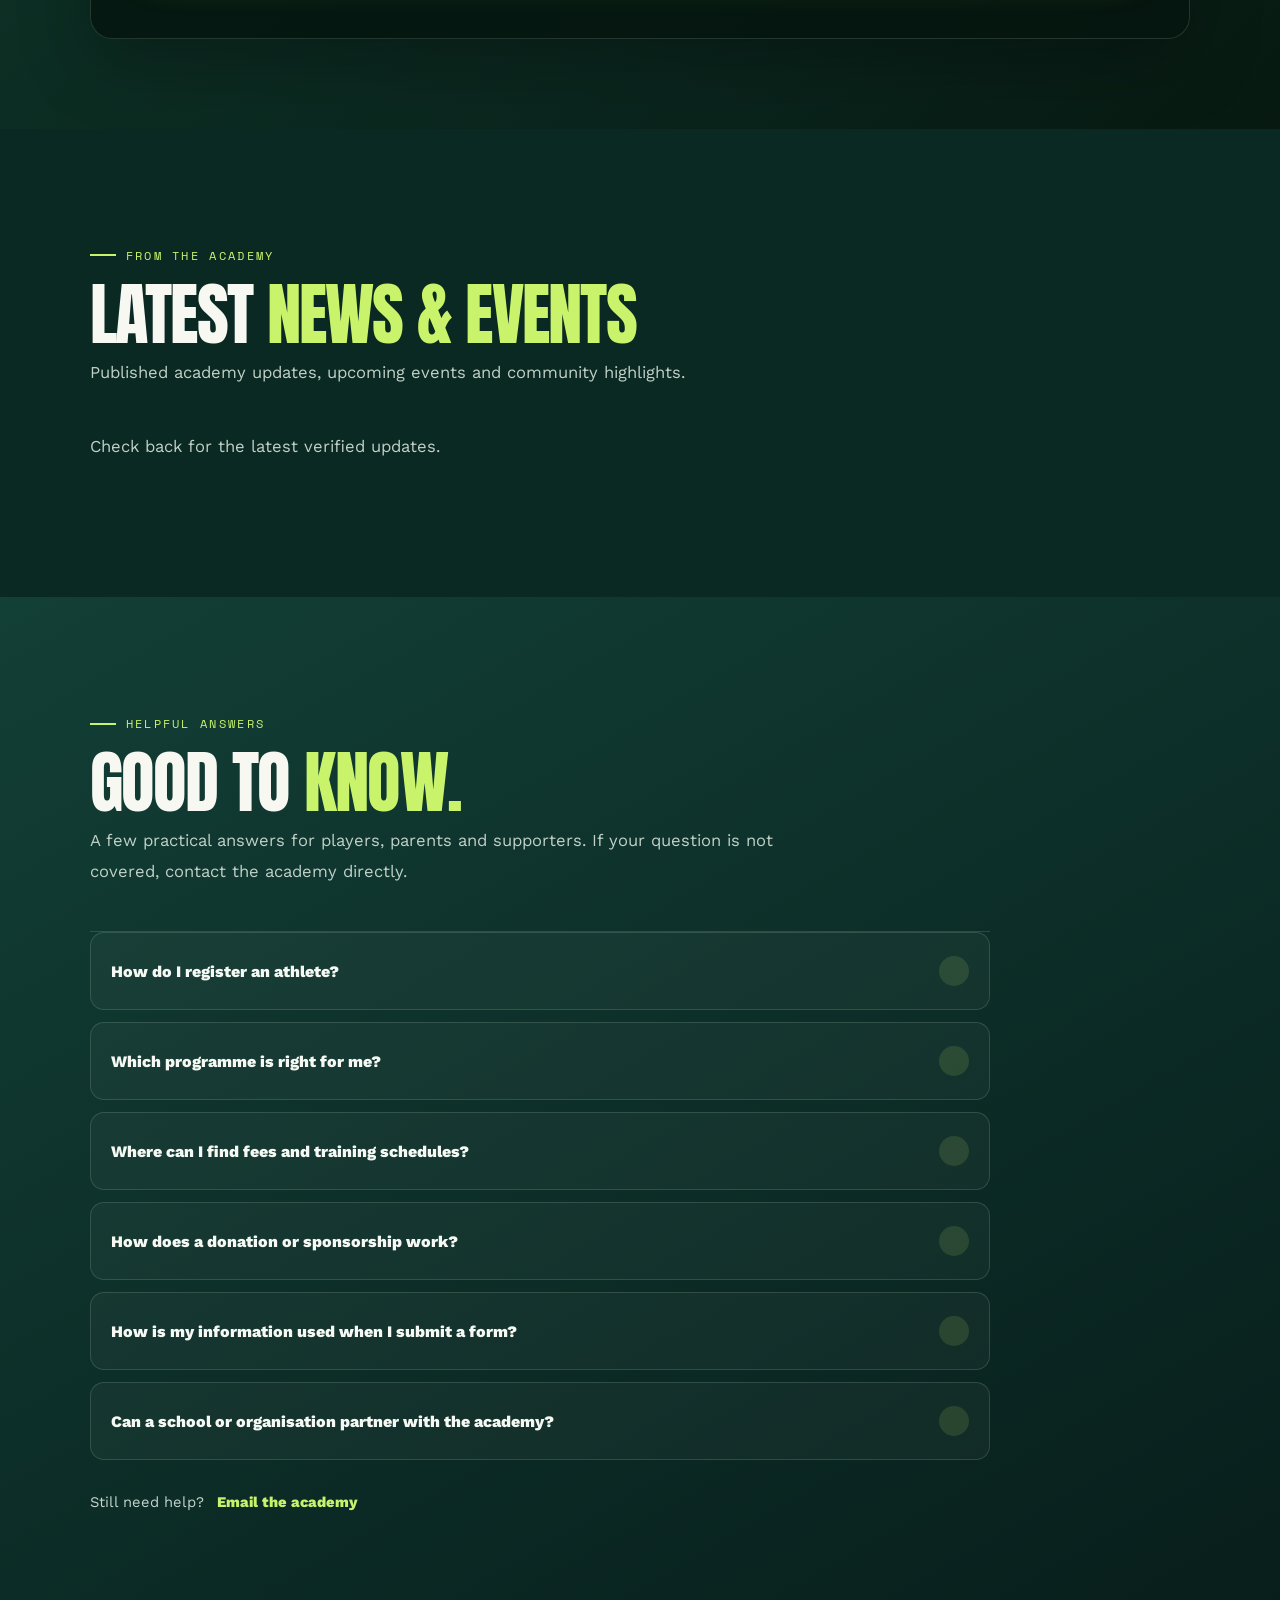
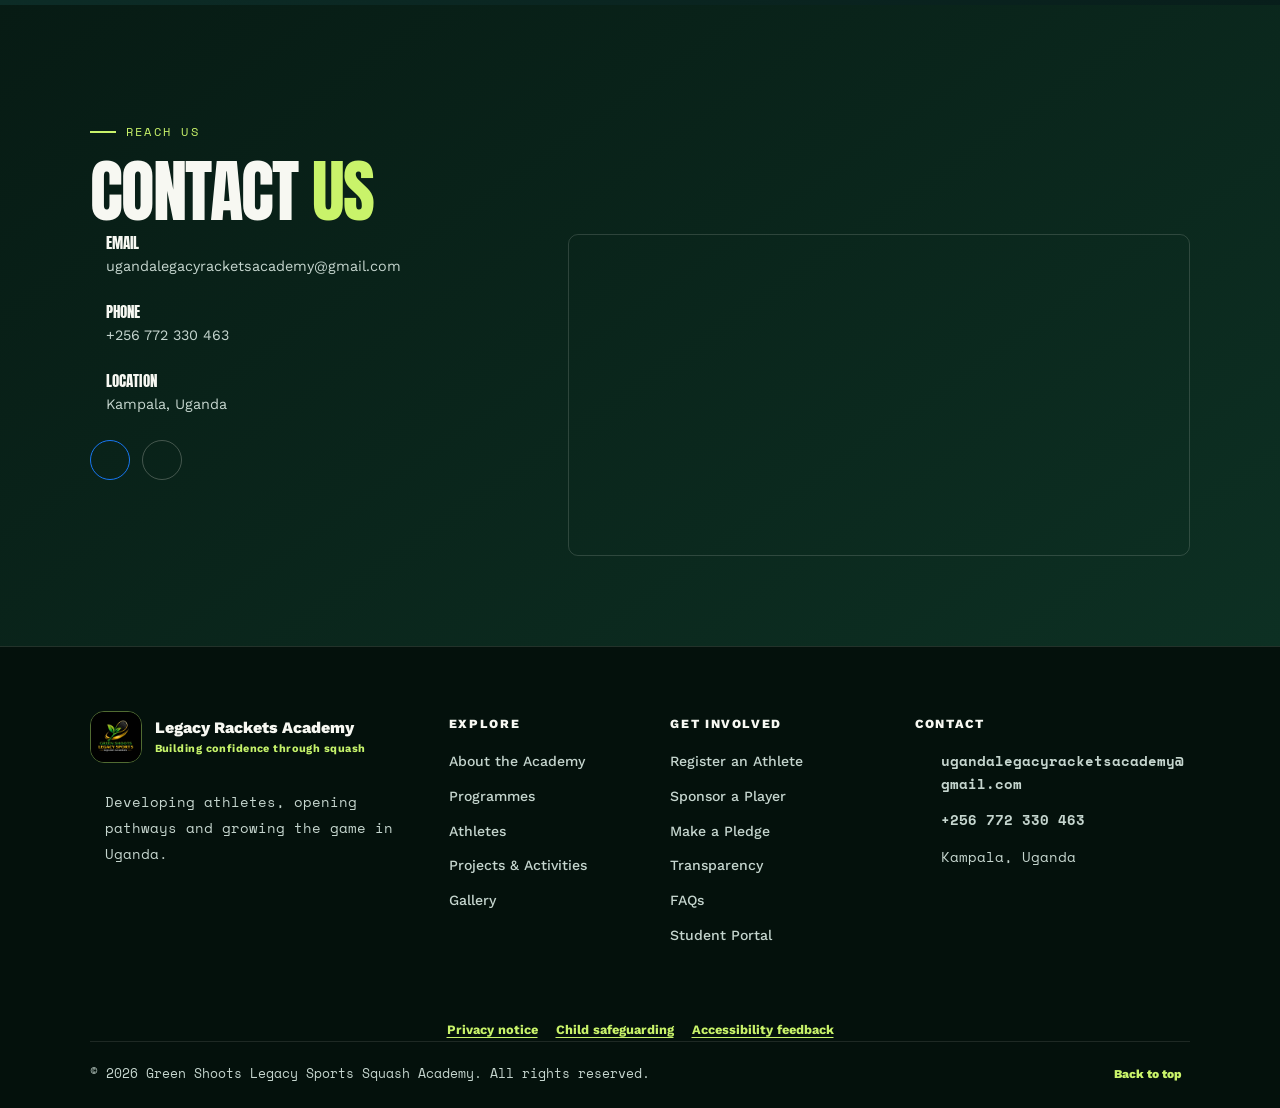
==== commit e358f460: "Refresh Legacy Rackets Academy website design and experience" ====
--- a/index.html
+++ b/index.html
@@ -2089,5 +2089,6 @@
 
 </script>
 
+<script src="/legacy-refresh.js" defer></script>
 </body>
 </html>
--- a/legacy-theme.css
+++ b/legacy-theme.css
@@ -130,3 +130,205 @@
  .legacy-home .hero-ctas>*{width:100%;justify-content:center}
 }
 @media(prefers-reduced-motion:reduce){.legacy-home *{scroll-behavior:auto!important;animation-duration:.001ms!important;transition-duration:.001ms!important}}
+
+
+/* =========================================================
+   LEGACY SITE-WIDE EXPERIENCE REFRESH — November 2026
+   Rich court-green surfaces, stronger contrast, image rhythm,
+   consistent cards, clearer navigation and responsive polish.
+   ========================================================= */
+:root{
+  --legacy-night:#061510;
+  --legacy-deep:#09251d;
+  --legacy-forest:#103d2e;
+  --legacy-emerald:#1b6246;
+  --legacy-lime:#c9f36a;
+  --legacy-gold:#edc17a;
+  --legacy-text:#f5f8f3;
+  --legacy-muted:#c1d1c7;
+  --legacy-glass:rgba(14,48,36,.78);
+  --legacy-edge:rgba(222,246,224,.14);
+  --legacy-glow:0 22px 70px rgba(0,0,0,.28);
+}
+html{scroll-behavior:smooth;scroll-padding-top:96px}
+body.legacy-home{
+  background:
+    radial-gradient(ellipse at 8% 12%,rgba(201,243,106,.07),transparent 30%),
+    radial-gradient(ellipse at 92% 42%,rgba(39,131,91,.13),transparent 34%),
+    var(--legacy-night);
+  color:var(--legacy-text);
+}
+.legacy-home main{isolation:isolate}
+.legacy-home section{position:relative;overflow:hidden}
+.legacy-home section:not(.logo-slider)::before{
+  content:"";position:absolute;inset:0;pointer-events:none;z-index:-1;opacity:.22;
+  background-image:linear-gradient(115deg,transparent 0 49.7%,rgba(201,243,106,.08) 50%,transparent 50.3%);
+  background-size:72px 72px;
+}
+.legacy-home .navbar{
+  background:rgba(5,21,15,.91);border-bottom:1px solid rgba(201,243,106,.22);
+  box-shadow:0 12px 40px rgba(0,0,0,.24);backdrop-filter:blur(18px)
+}
+.legacy-home .navbar-brand-wrap img{width:50px;height:50px;border-radius:15px;object-fit:cover}
+.legacy-home .brand-text{font-size:1.12rem;letter-spacing:.035em}
+.legacy-home .nav-link{font-size:.74rem;letter-spacing:.085em;padding:10px 3px!important}
+.legacy-home .nav-link:hover,.legacy-home .nav-link[aria-current="location"]{color:var(--legacy-lime)!important}
+.legacy-home .nav-cta{background:var(--legacy-lime);color:#10251e!important;border-radius:999px;padding:11px 21px!important}
+.legacy-home .nav-cta:hover{background:#fff;color:#10251e!important;transform:translateY(-2px)}
+.legacy-home .hero{min-height:min(940px,100svh);padding:132px 0 112px;background:#061510}
+.legacy-home .hero-fallback{background-position:center 42%!important;filter:saturate(1.08) contrast(1.04)}
+.legacy-home .hero::before{
+  background:linear-gradient(90deg,rgba(4,19,13,.86),rgba(4,19,13,.48) 62%,rgba(4,19,13,.22)),
+             linear-gradient(0deg,#061510 0%,transparent 46%);
+}
+.legacy-home .hero-content{max-width:1100px}
+.legacy-home .hero h1{font-size:clamp(3.1rem,8.4vw,7.4rem);line-height:.94;letter-spacing:-.025em;text-wrap:balance}
+.legacy-home .hero h1 em{color:var(--legacy-lime)}
+.legacy-home .hero p.lede{font-size:clamp(1.05rem,1.7vw,1.32rem);max-width:710px;line-height:1.85;color:#e1eee5}
+.legacy-home .eyebrow{color:var(--legacy-lime);letter-spacing:.2em}
+.legacy-home .eyebrow:before{background:var(--legacy-lime)}
+.legacy-home .btn-main,.legacy-home .nav-cta{background:var(--legacy-lime);border-color:var(--legacy-lime);color:#10251e}
+.legacy-home .btn-main{box-shadow:0 12px 34px rgba(201,243,106,.2)}
+.legacy-home .btn-main:hover{background:transparent;color:var(--legacy-lime);border-color:var(--legacy-lime)}
+.legacy-home .btn-ghost{border-color:rgba(255,255,255,.55);background:rgba(255,255,255,.035)}
+.legacy-home .btn-ghost:hover{background:rgba(201,243,106,.1);border-color:var(--legacy-lime);color:var(--legacy-lime)}
+.legacy-home .btn-donate{background:var(--legacy-gold);border-color:var(--legacy-gold);color:#1b251b}
+.legacy-home section{padding-top:clamp(78px,8.5vw,120px);padding-bottom:clamp(68px,7vw,100px)}
+.legacy-home h2.section-title{font-size:clamp(2.55rem,5.4vw,4.7rem);line-height:1.02;letter-spacing:-.025em}
+.legacy-home h2.section-title span{color:var(--legacy-lime)}
+.legacy-home .section-lede{max-width:720px;font-size:1.04rem;line-height:1.85;color:var(--legacy-muted)}
+.legacy-home #impact,.legacy-home #stories,.legacy-home #join{background:linear-gradient(135deg,#103c2d,#0a251d 72%,#071911)}
+.legacy-home #about{background:linear-gradient(135deg,#0b281f,#123f30 58%,#092219)}
+.legacy-home #programs,.legacy-home #projects,.legacy-home #contact{background:linear-gradient(145deg,#071b14,#0d3023)}
+.legacy-home .scoreboard,.legacy-home .partner-grid{gap:15px;background:transparent;border:0}
+.legacy-home .stat,.legacy-home .partner-card,.legacy-home .icon-card,
+.legacy-home .athlete-card,.legacy-home .testimonial,.legacy-home .value-card,
+.legacy-home .transparency-card{
+  background:linear-gradient(145deg,rgba(27,91,64,.66),rgba(7,28,20,.94));
+  border:1px solid var(--legacy-edge);border-radius:20px;box-shadow:0 14px 42px rgba(0,0,0,.17)
+}
+.legacy-home .stat{padding:38px 22px}
+.legacy-home .stat h3{color:var(--legacy-lime);font-size:clamp(2.25rem,4vw,3.35rem)}
+.legacy-home .stat p{color:#d5e4d9}
+.legacy-home .partner-card,.legacy-home .icon-card{padding:32px 28px}
+.legacy-home .partner-card:hover,.legacy-home .icon-card:hover,
+.legacy-home .value-card:hover,.legacy-home .transparency-card:hover{
+  transform:translateY(-6px);border-color:rgba(201,243,106,.55);
+  background:linear-gradient(145deg,rgba(38,112,76,.82),rgba(9,39,27,.96));box-shadow:var(--legacy-glow)
+}
+.legacy-home .partner-card i,.legacy-home .icon-card i,
+.legacy-home .value-icon,.legacy-home .transparency-icon{
+  color:var(--legacy-lime);background:rgba(201,243,106,.12)
+}
+.legacy-home .athlete-card{overflow:hidden}
+.legacy-home .athlete-img-wrap{aspect-ratio:4/4.65;background:#123d2b}
+.legacy-home .athlete-img-wrap img{width:100%;height:100%;object-fit:cover}
+.legacy-home .athlete-tag{background:var(--legacy-lime);color:#10251e}
+.legacy-home .athlete-body{padding:25px}
+.legacy-home .athlete-body .role,.legacy-home .testimonial strong{color:var(--legacy-lime)}
+.legacy-home .story-banner{min-height:390px;border:1px solid var(--legacy-edge);box-shadow:var(--legacy-glow)}
+.legacy-home .story-banner img{object-fit:cover}
+.legacy-home .pattern-showcase{background:linear-gradient(135deg,rgba(26,88,61,.6),rgba(6,24,17,.9));border:1px solid var(--legacy-edge);box-shadow:var(--legacy-glow)}
+.legacy-home .pattern-showcase img{width:100%;height:100%;min-height:280px;object-fit:cover}
+.legacy-home .gallery{display:grid;grid-template-columns:repeat(auto-fill,minmax(220px,1fr));gap:16px}
+.legacy-home .gallery figure{position:relative;overflow:hidden;aspect-ratio:4/3;background:#123d2b;border:1px solid var(--legacy-edge);border-radius:16px}
+.legacy-home .gallery figure img{width:100%;height:100%;object-fit:cover;display:block;transition:transform .6s ease,filter .4s ease}
+.legacy-home .gallery figure:hover img{transform:scale(1.07);filter:saturate(1.12)}
+.legacy-home .gallery-filters button,.legacy-home .gallery-more{border-radius:999px}
+.legacy-home .gallery-filters button.active,.legacy-home .gallery-filters button:hover{background:var(--legacy-lime);border-color:var(--legacy-lime);color:#10251e}
+.legacy-home .gallery-more{border-color:var(--legacy-lime);color:var(--legacy-lime)}
+.legacy-home .form-tabs{gap:10px}
+.legacy-home .form-tab-btn{border:1px solid var(--legacy-edge);border-radius:13px 13px 0 0}
+.legacy-home .form-tab-btn.active{background:var(--legacy-lime);border-color:var(--legacy-lime);color:#10251e}
+.legacy-home .form-panel-wrap{background:rgba(5,21,15,.84);border:1px solid var(--legacy-edge);border-radius:0 0 22px 22px;box-shadow:var(--legacy-glow)}
+.legacy-home .join-form .form-control,.legacy-home .join-form .form-select{
+  background:#123d2d;color:#f7faf6;border:1px solid rgba(255,255,255,.2);border-radius:12px;min-height:48px
+}
+.legacy-home .join-form .form-control::placeholder{color:#b7c9bd}
+.legacy-home .join-form .form-control:focus,.legacy-home .join-form .form-select:focus{border-color:var(--legacy-lime);box-shadow:0 0 0 4px rgba(201,243,106,.14)}
+.legacy-home .faq-item{background:rgba(255,255,255,.035);border:1px solid var(--legacy-edge);border-radius:14px;margin:0 0 12px;padding:0 16px}
+.legacy-home .faq-item summary{color:#f5f8f3}
+.legacy-home .faq-item summary i{background:rgba(201,243,106,.13);color:var(--legacy-lime)}
+.legacy-home .dropdown-menu{background:#09251b;border:1px solid var(--legacy-edge);border-radius:14px}
+.legacy-home .dropdown-item{color:#e7f0e9}
+.legacy-home .dropdown-item:hover{background:rgba(201,243,106,.12);color:var(--legacy-lime)}
+.legacy-home .site-footer{background:#04110c;border-top:1px solid var(--legacy-edge)}
+.legacy-home .footer-links>a:hover,.legacy-home .footer-contact a:hover{color:var(--legacy-lime)}
+.legacy-home .footer-policy-links a,.legacy-home .footer-back-top{color:var(--legacy-lime)}
+.legacy-home img{max-width:100%}
+.legacy-home .about-visual,.legacy-home .story-banner,.legacy-home .pattern-showcase{overflow:hidden}
+.legacy-home .about-visual img,.legacy-home .story-banner img{transition:transform .7s ease}
+.legacy-home .about-visual:hover img,.legacy-home .story-banner:hover img{transform:scale(1.035)}
+.legacy-home .logo-slider{background:#061810;border-color:var(--legacy-edge)}
+.legacy-home .logo-track img{max-height:52px;object-fit:contain}
+.legacy-home .whatsapp{border:2px solid rgba(255,255,255,.85);box-shadow:0 14px 34px rgba(0,0,0,.32)}
+.legacy-home .lightbox{background:rgba(2,10,7,.96);backdrop-filter:blur(18px)}
+.legacy-home .lightbox button:hover{background:var(--legacy-lime);color:#10251e}
+.legacy-home .legacy-scroll-progress{position:fixed;top:0;left:0;height:3px;width:0;background:linear-gradient(90deg,#c9f36a,#edc17a,#62d7a0);z-index:2200;box-shadow:0 0 16px rgba(201,243,106,.6)}
+.legacy-home .legacy-back-top{
+  position:fixed;right:26px;bottom:94px;z-index:1200;width:46px;height:46px;border:1px solid rgba(201,243,106,.5);
+  border-radius:50%;background:rgba(7,28,20,.9);color:var(--legacy-lime);display:grid;place-items:center;
+  opacity:0;visibility:hidden;transform:translateY(10px);transition:.25s ease;box-shadow:0 10px 28px rgba(0,0,0,.25)
+}
+.legacy-home .legacy-back-top.is-visible{opacity:1;visibility:visible;transform:none}
+.legacy-home .legacy-hero-controls{position:absolute;z-index:3;bottom:28px;right:clamp(22px,6vw,80px);display:flex;align-items:center;gap:9px}
+.legacy-home .legacy-hero-controls button{border:1px solid rgba(255,255,255,.55);background:rgba(4,20,13,.55);color:#fff;border-radius:99px;padding:8px 12px;font-size:.75rem;backdrop-filter:blur(8px)}
+.legacy-home .legacy-hero-controls button[aria-pressed="true"]{color:var(--legacy-lime);border-color:var(--legacy-lime)}
+.legacy-home .legacy-hero-dots{display:flex;gap:6px}
+.legacy-home .legacy-hero-dots button{width:9px;height:9px;padding:0;border:0;background:rgba(255,255,255,.45)}
+.legacy-home .legacy-hero-dots button[aria-current="true"]{background:var(--legacy-lime);transform:scale(1.25)}
+.legacy-home .hero-fallback{transition:background-position .7s ease}
+.legacy-home .hero-slide-image{position:absolute;inset:0;width:100%;height:100%;object-fit:cover;opacity:0;transition:opacity 1.1s ease;z-index:0}
+.legacy-home .hero-slide-image.is-active{opacity:1}
+.legacy-home .hero .hero-fallback{z-index:0}
+.legacy-home .hero .hero-content,.legacy-home .hero .court-lines,.legacy-home .hero .scroll-cue{z-index:2}
+.legacy-home .hero::before{z-index:1}
+body.legacy-admin,body.legacy-portal{
+  background:radial-gradient(ellipse at 86% 0%,rgba(201,243,106,.12),transparent 34%),linear-gradient(145deg,#04130d,#0b3022 62%,#061810);
+  color:#f2f7f1
+}
+.legacy-admin header,.legacy-portal header{background:linear-gradient(120deg,#04130d,#12432f 70%,#1c6748);border-bottom:1px solid rgba(201,243,106,.28)}
+.legacy-admin .panel,.legacy-portal .card{
+  background:linear-gradient(145deg,rgba(20,66,47,.96),rgba(7,30,21,.98));color:#f4f8f3;
+  border:1px solid rgba(201,243,106,.2);border-radius:20px;box-shadow:0 18px 52px rgba(0,0,0,.2)
+}
+.legacy-admin h1,.legacy-admin h2,.legacy-admin h3,.legacy-portal h1,.legacy-portal h2,.legacy-portal h3{color:#f5f8f3}
+.legacy-admin label,.legacy-portal label{color:#d7e8dc}
+.legacy-admin input,.legacy-admin select,.legacy-admin textarea,.legacy-portal input{background:#f6faf5;color:#173326;border:1px solid #b9d0bf}
+.legacy-admin .hint,.legacy-portal .muted{color:#c4d8ca}
+.legacy-admin .item,.legacy-admin .metric,.legacy-portal .metric,.legacy-portal .record{border-color:rgba(255,255,255,.16);background:rgba(255,255,255,.045);color:#f1f6f0}
+.legacy-admin .tabs button,.legacy-portal button.secondary{border-color:rgba(255,255,255,.15)}
+.legacy-admin button,.legacy-portal button{background:var(--legacy-lime);color:#10251e}
+.legacy-admin button:hover,.legacy-portal button:hover{background:#fff;color:#10251e}
+.legacy-admin button.secondary,.legacy-portal button.secondary{background:rgba(255,255,255,.12);color:#eff7ef}
+.legacy-admin .tabs button.active{background:var(--legacy-lime);color:#10251e}
+.legacy-admin .status,.legacy-portal .status{color:inherit}
+.legacy-document{background:radial-gradient(ellipse at 90% 0%,rgba(201,243,106,.12),transparent 35%),linear-gradient(145deg,#04130d,#0b3022 65%,#061810)}
+.legacy-document .panel{background:rgba(18,65,45,.78);border:1px solid var(--legacy-edge)}
+.legacy-document h2{color:var(--legacy-lime)}
+@media(max-width:991.98px){
+ .legacy-home .navbar-collapse{background:rgba(5,21,15,.98);border:1px solid var(--legacy-edge)}
+ .legacy-home .nav-link{padding:12px 10px!important}
+}
+@media(max-width:767.98px){
+ .legacy-home .hero{min-height:88svh;padding:112px 0 120px}
+ .legacy-home .hero h1{font-size:clamp(2.8rem,13vw,4.8rem)}
+ .legacy-home .hero-content{padding:35px 20px}
+ .legacy-home .legacy-hero-controls{left:50%;right:auto;transform:translateX(-50%);bottom:22px}
+ .legacy-home .legacy-back-top{right:18px;bottom:82px}
+ .legacy-home .gallery{grid-template-columns:repeat(2,minmax(0,1fr));gap:9px}
+ .legacy-home .gallery figure{aspect-ratio:1/1}
+ .legacy-home .story-banner{min-height:320px}
+ .legacy-home .pattern-showcase{grid-template-columns:1fr}
+ .legacy-home .pattern-showcase img{min-height:230px}
+}
+@media(max-width:430px){
+ .legacy-home .hero-ctas{width:100%}
+ .legacy-home .hero-ctas>*{width:100%;justify-content:center}
+ .legacy-home .gallery{grid-template-columns:1fr 1fr}
+ .legacy-home .legacy-hero-controls button{padding:7px 9px}
+}
+@media(prefers-reduced-motion:reduce){
+ .legacy-home *,body.legacy-admin *,body.legacy-portal *{scroll-behavior:auto!important;animation-duration:.001ms!important;transition-duration:.001ms!important}
+ .legacy-home .hero-slide-image{transition:none}
+}
